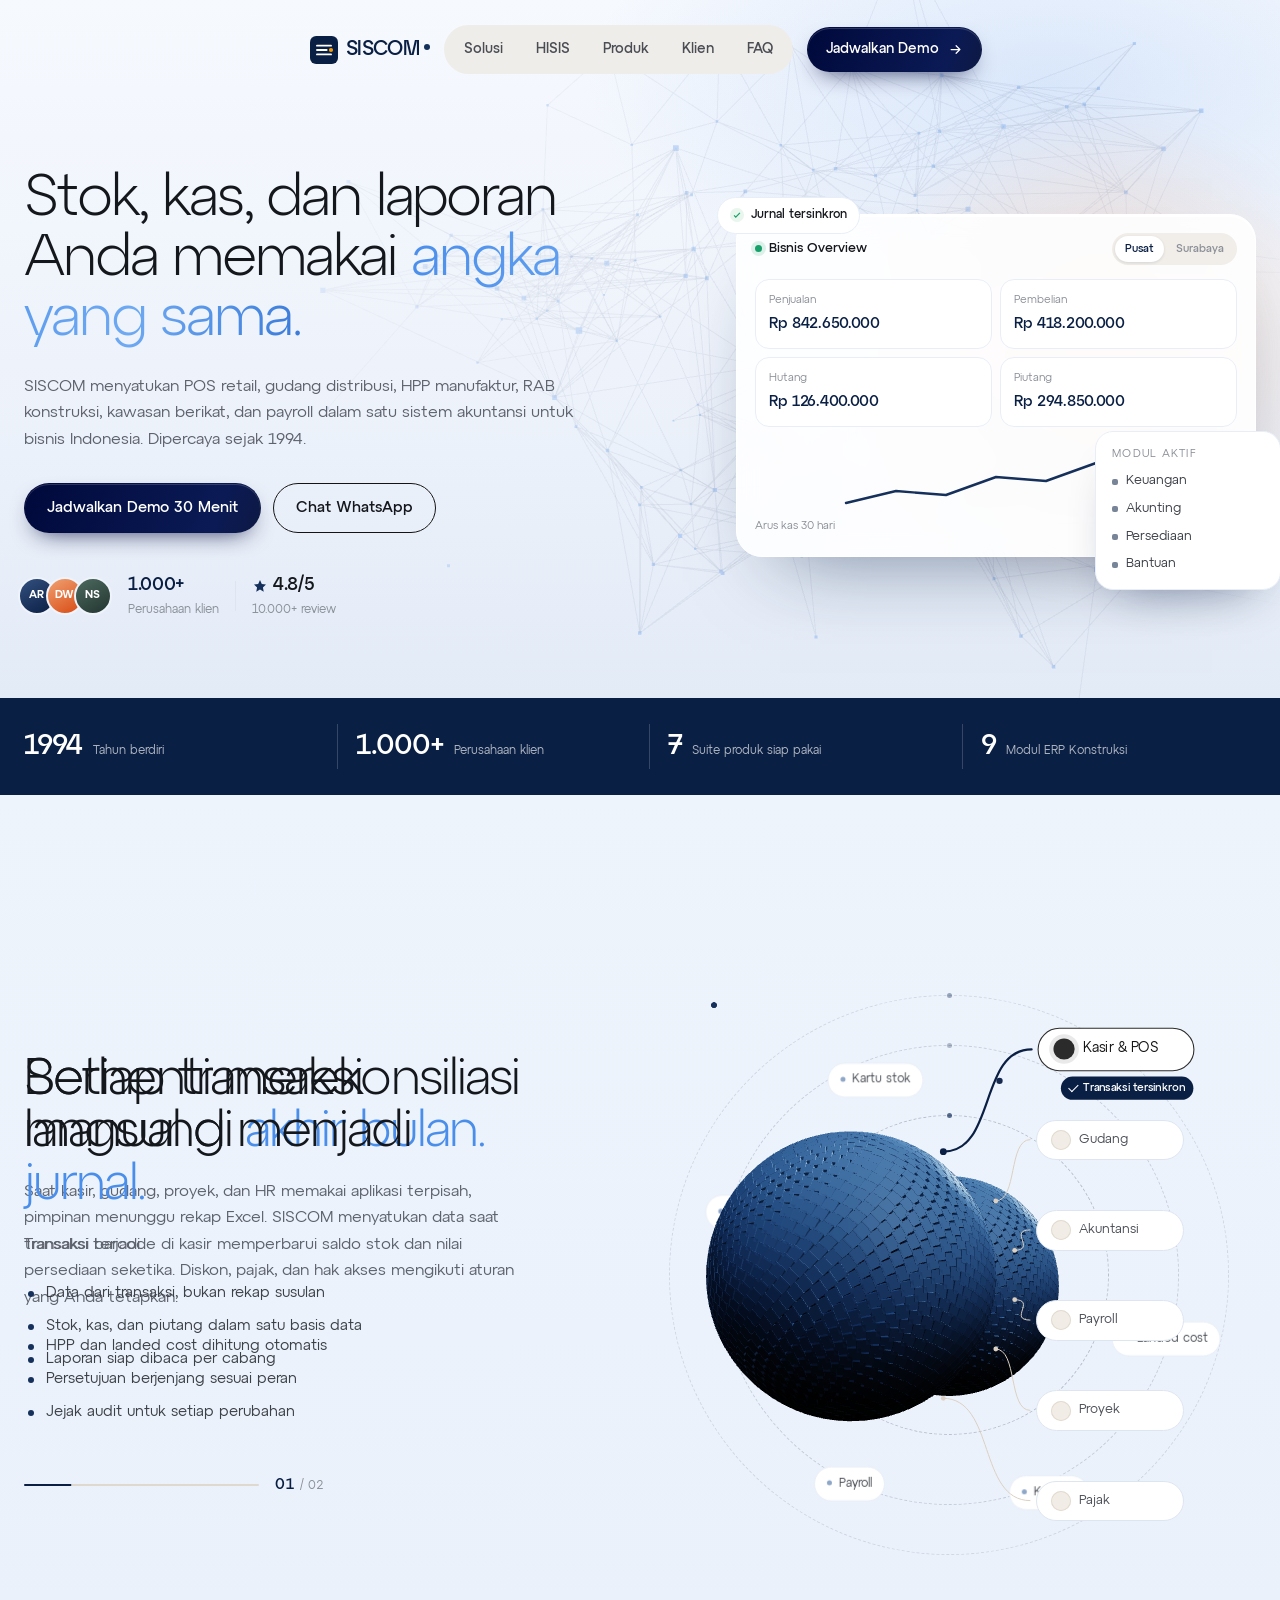
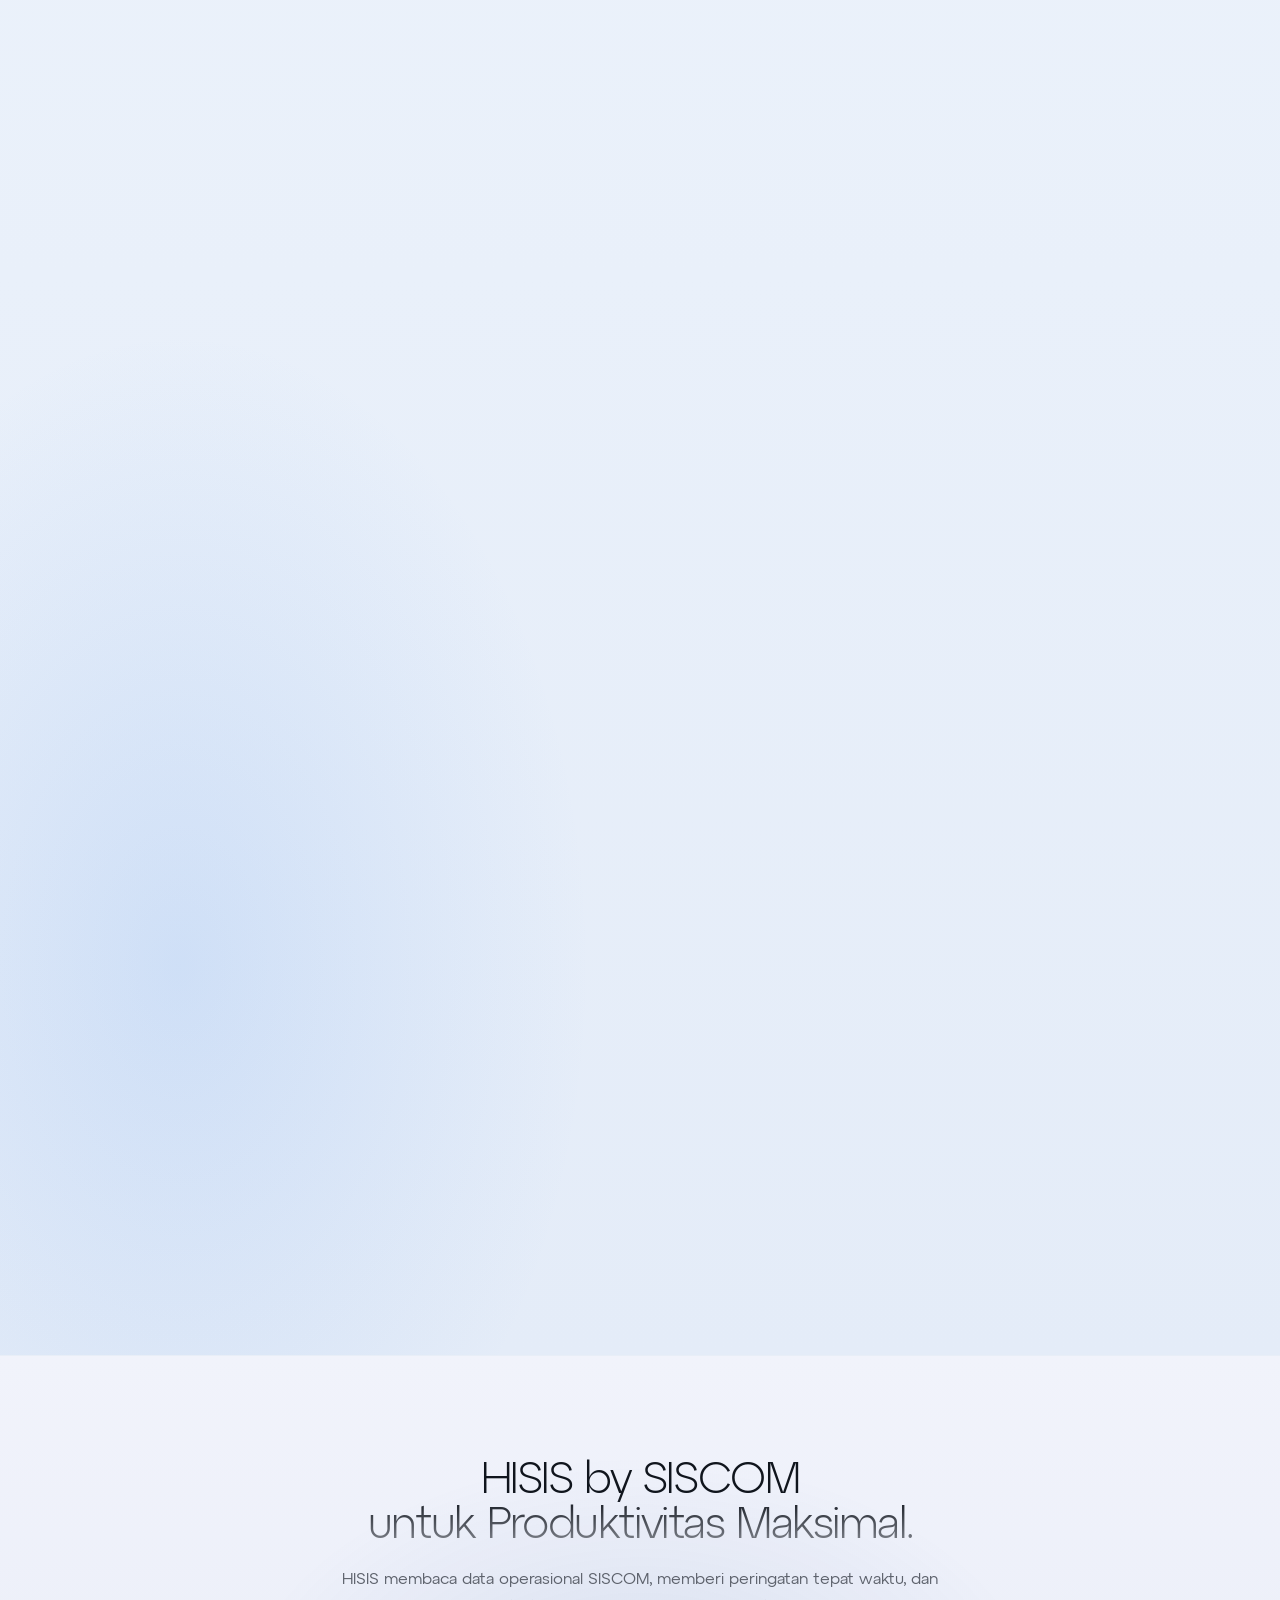
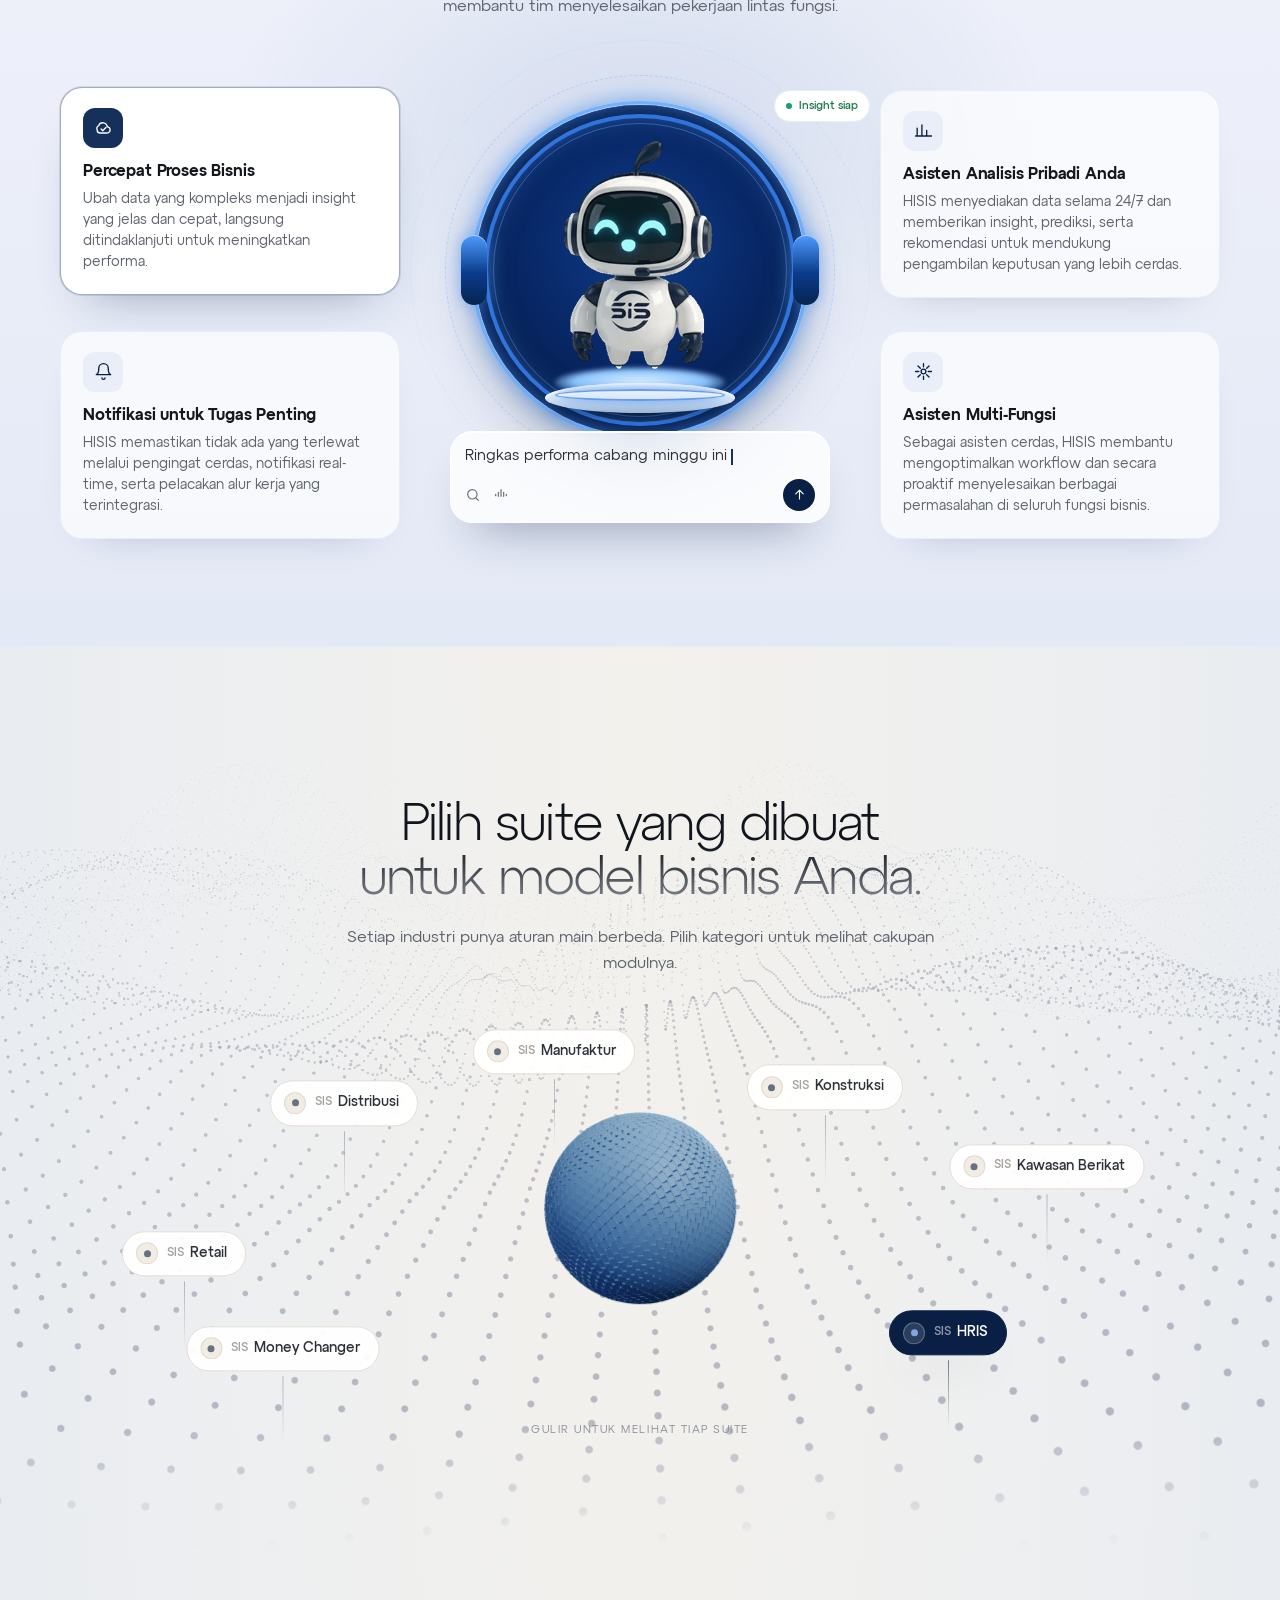
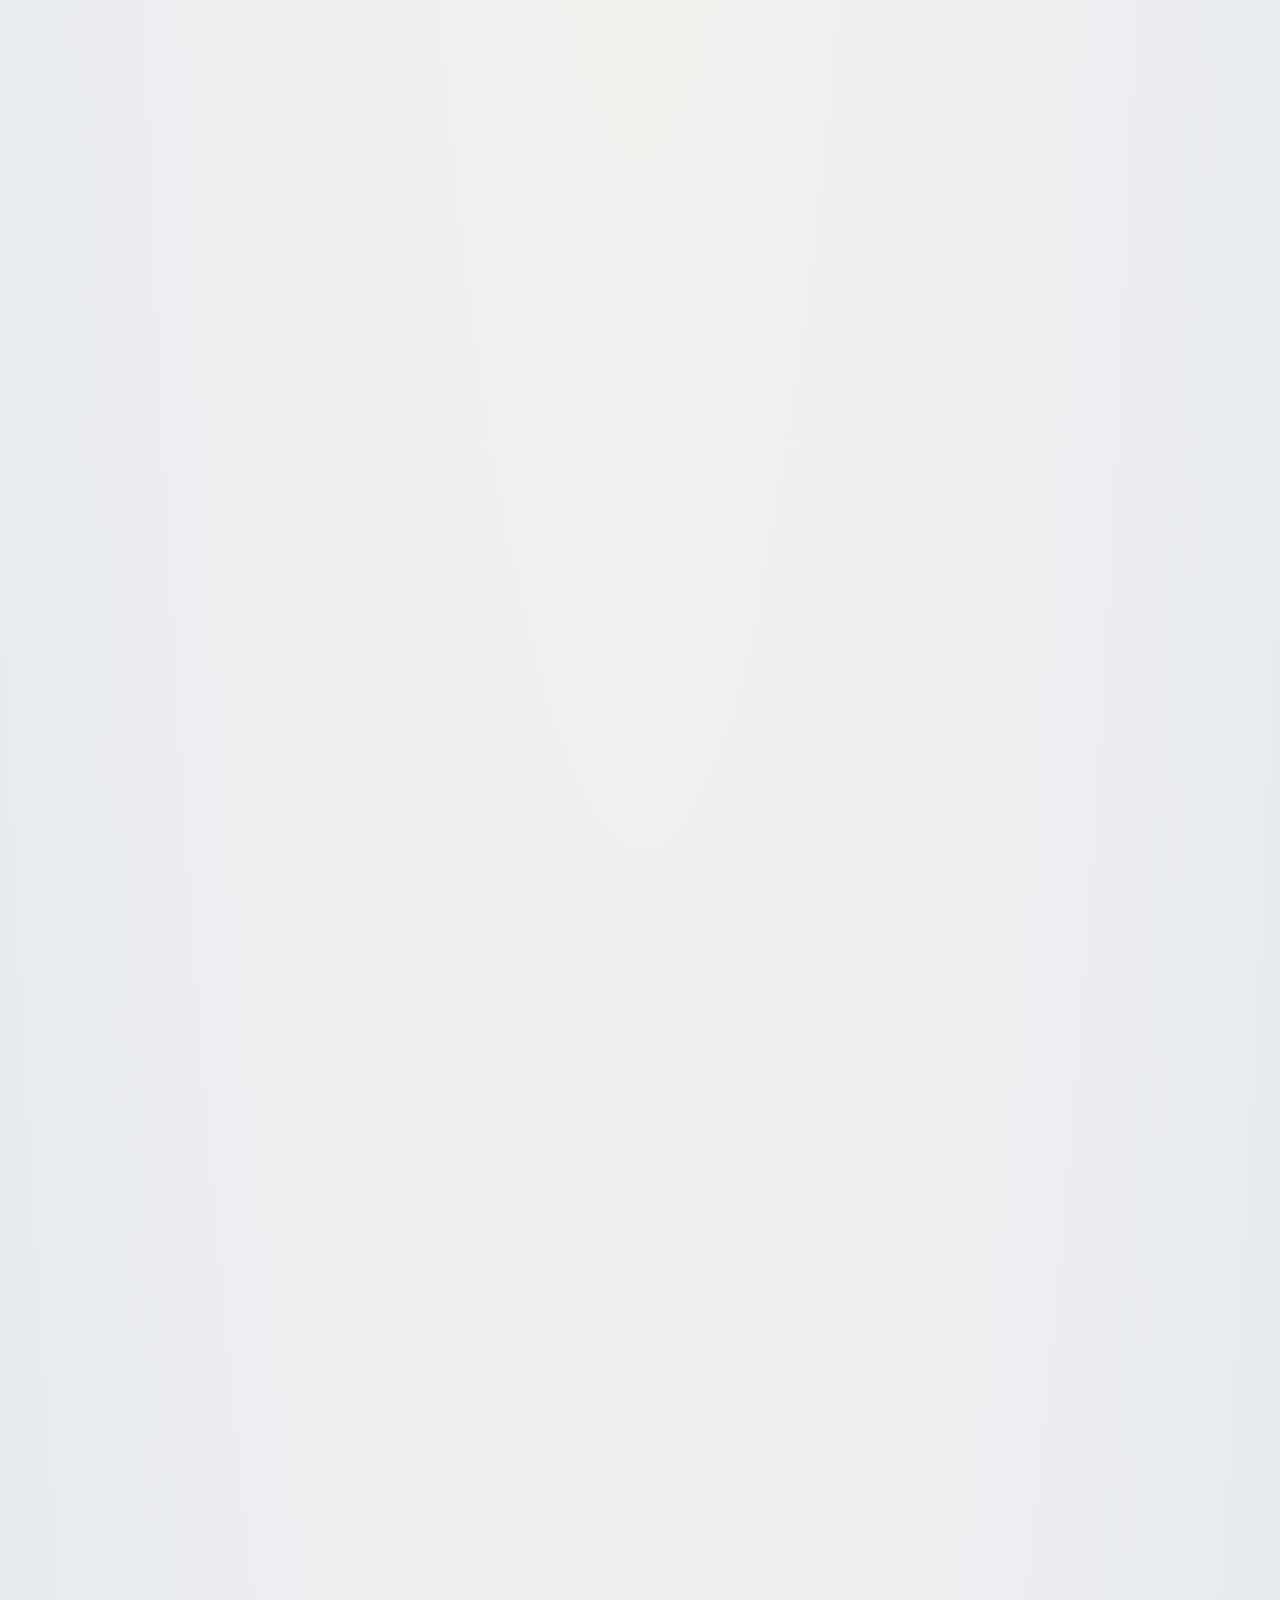
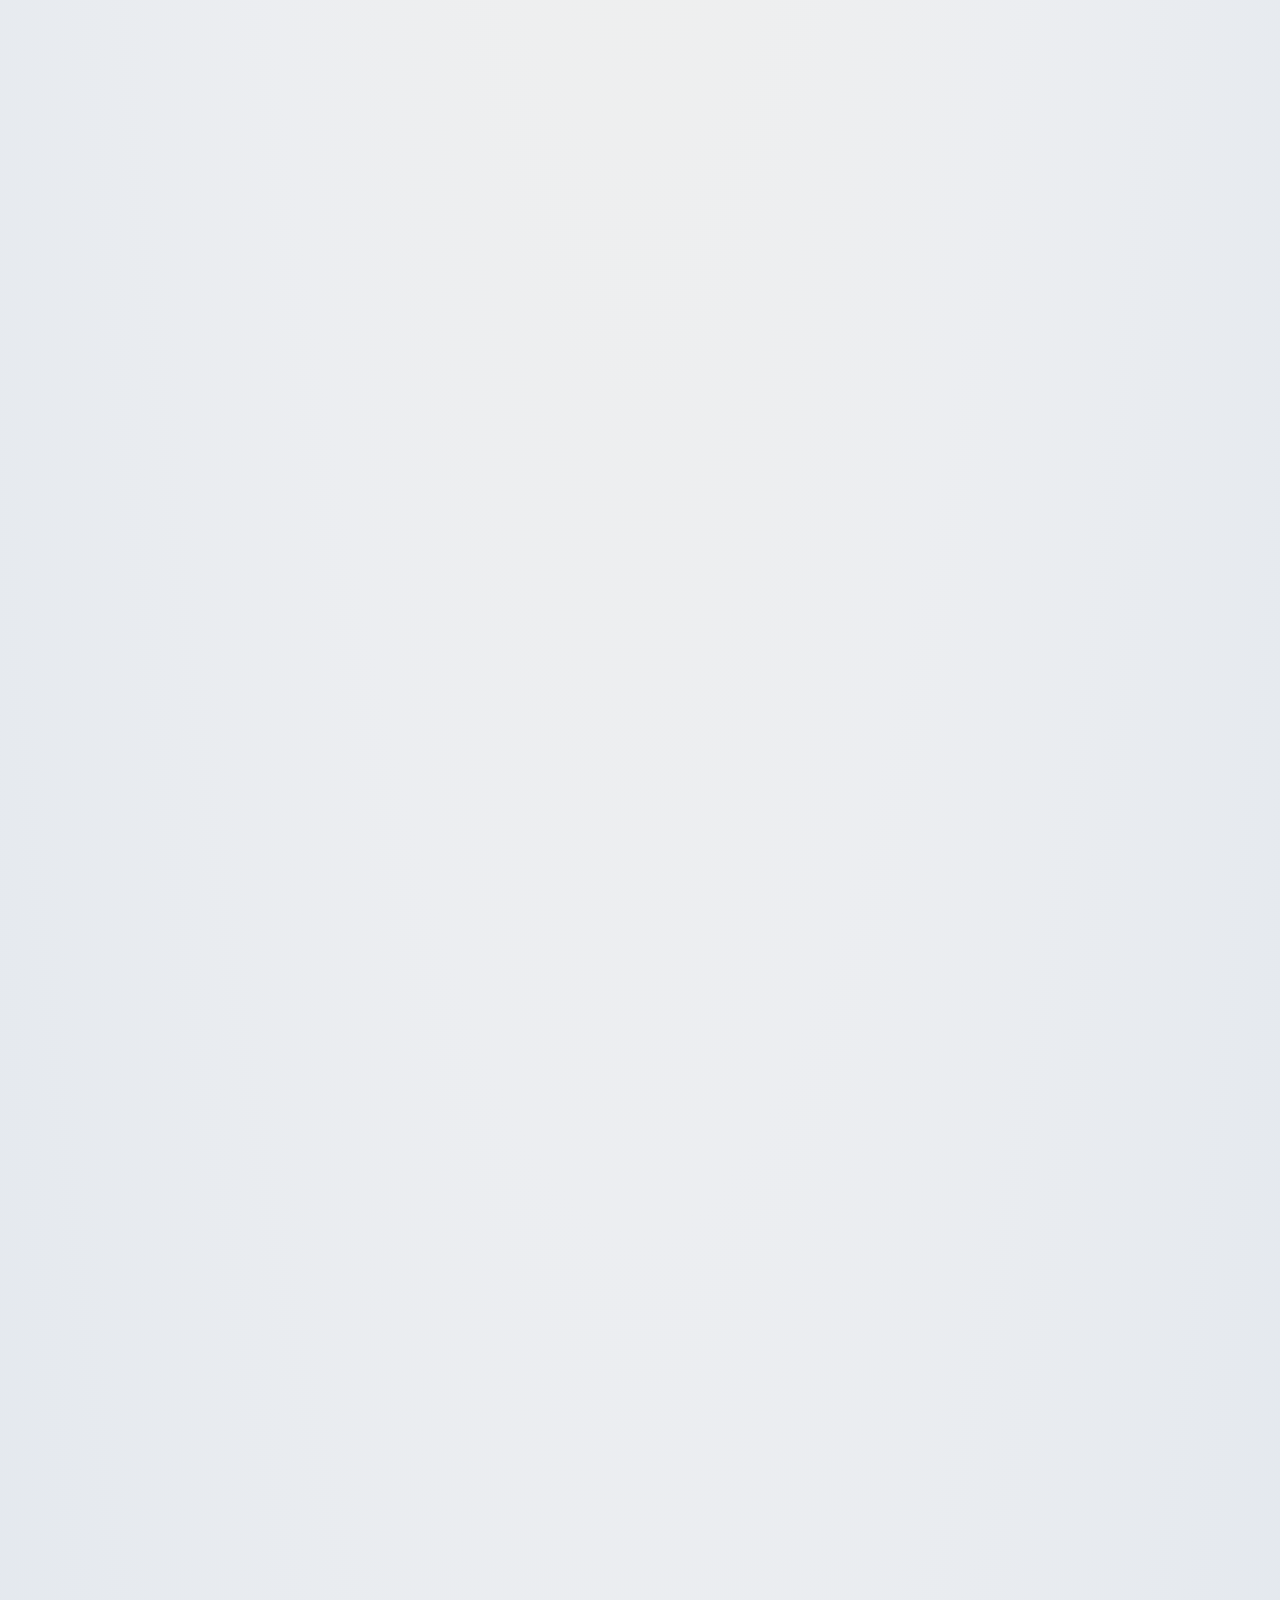
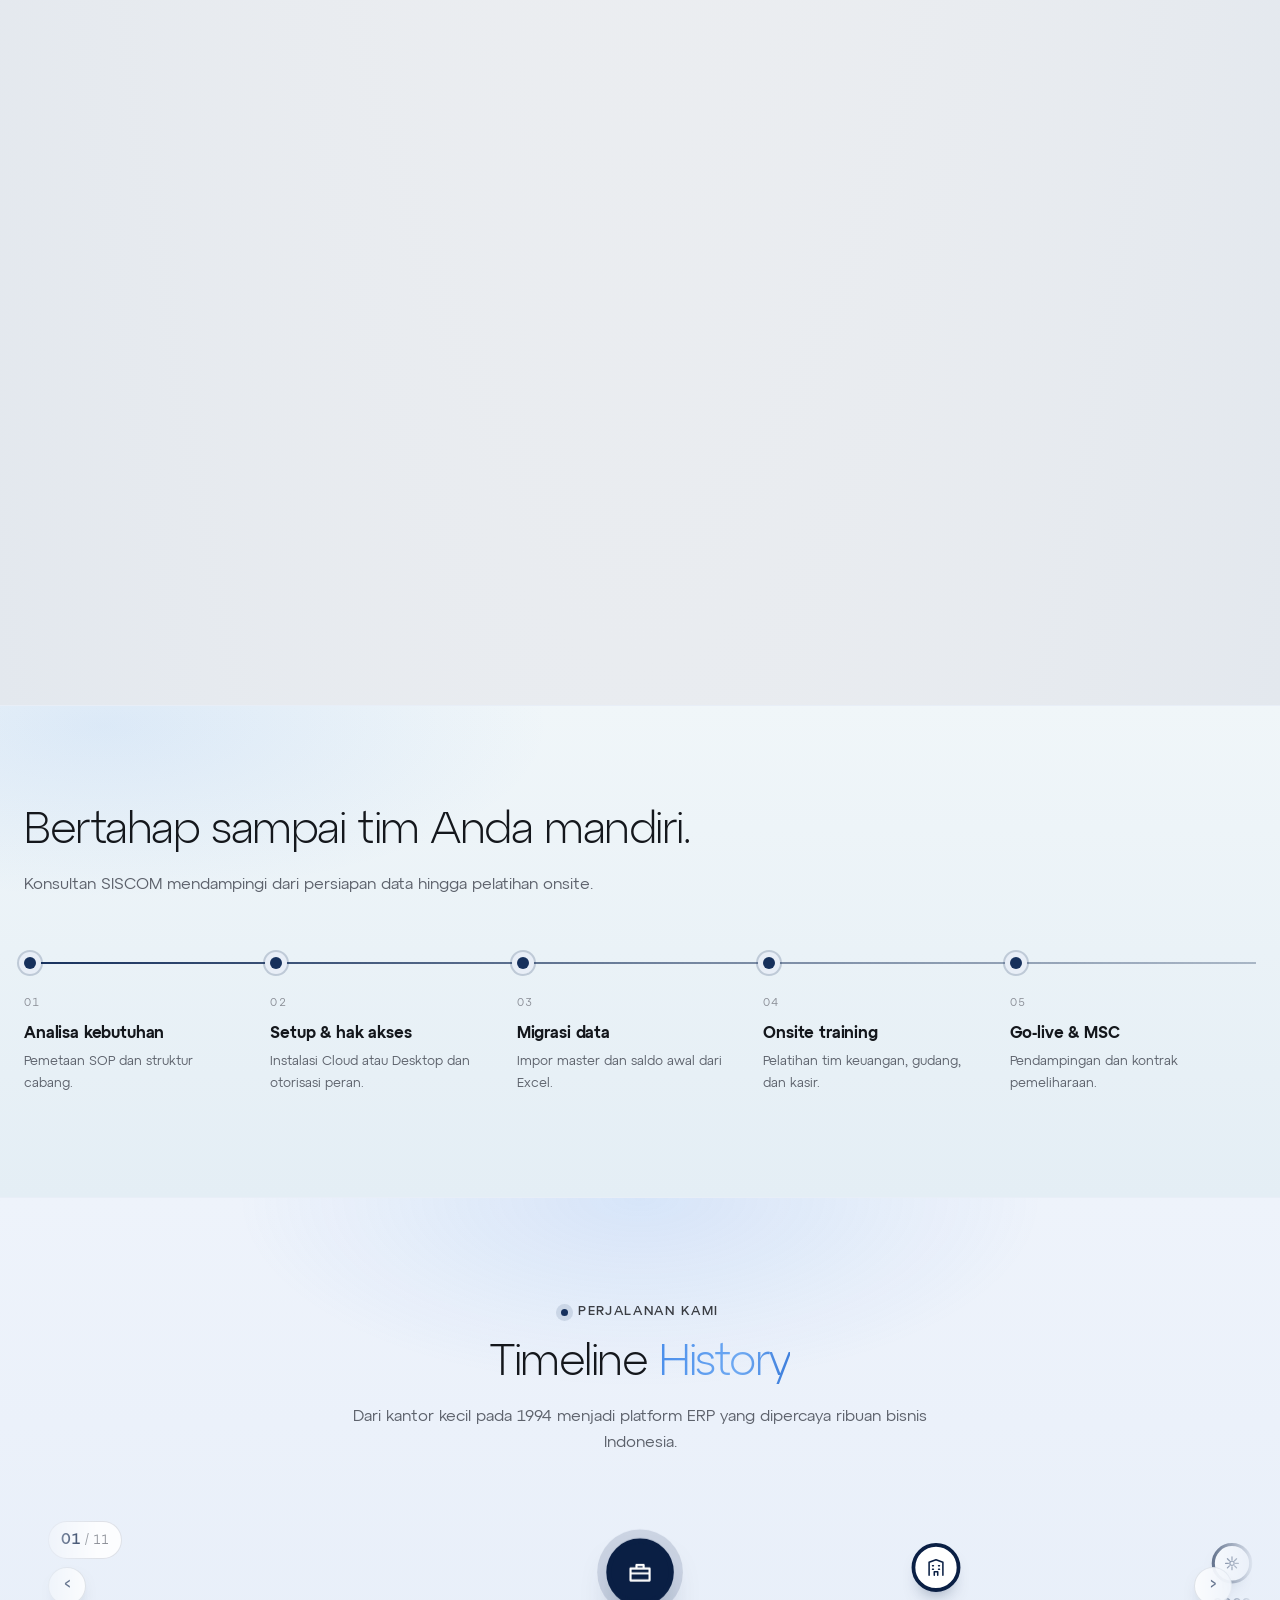
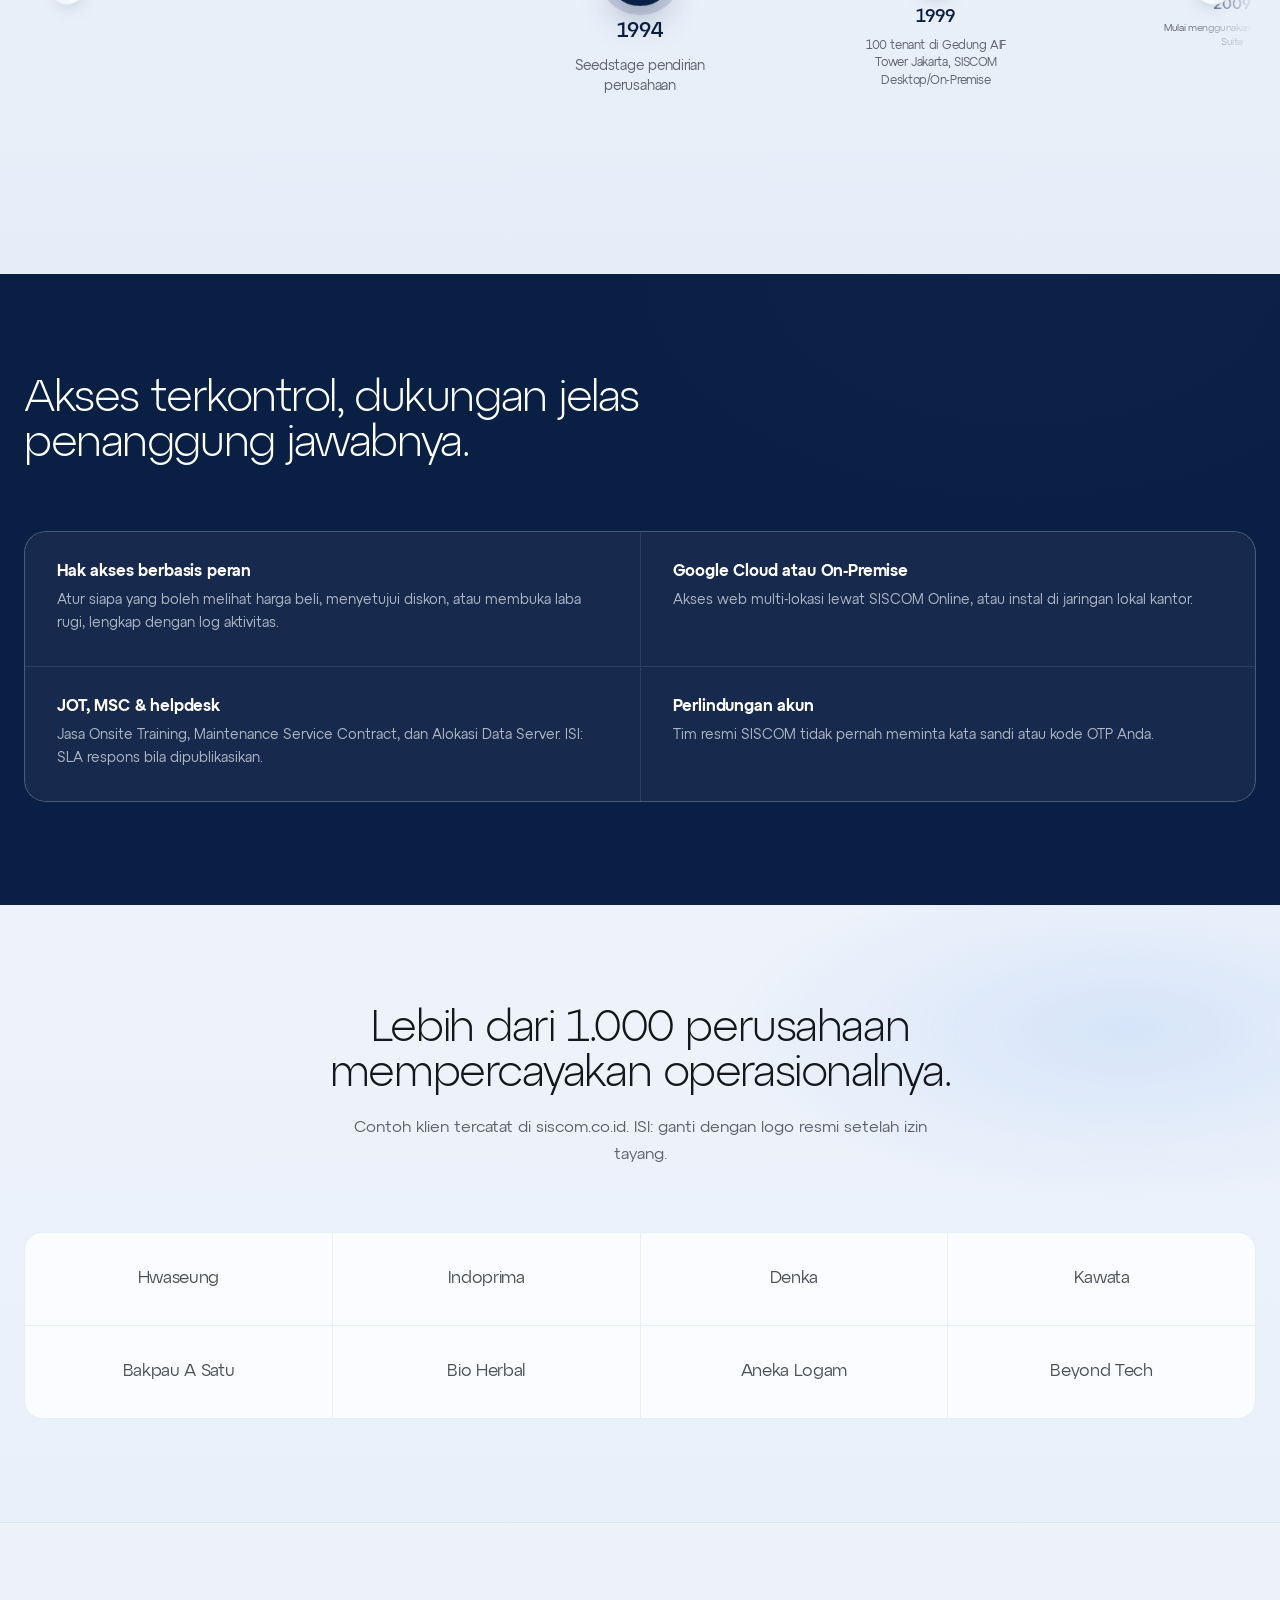
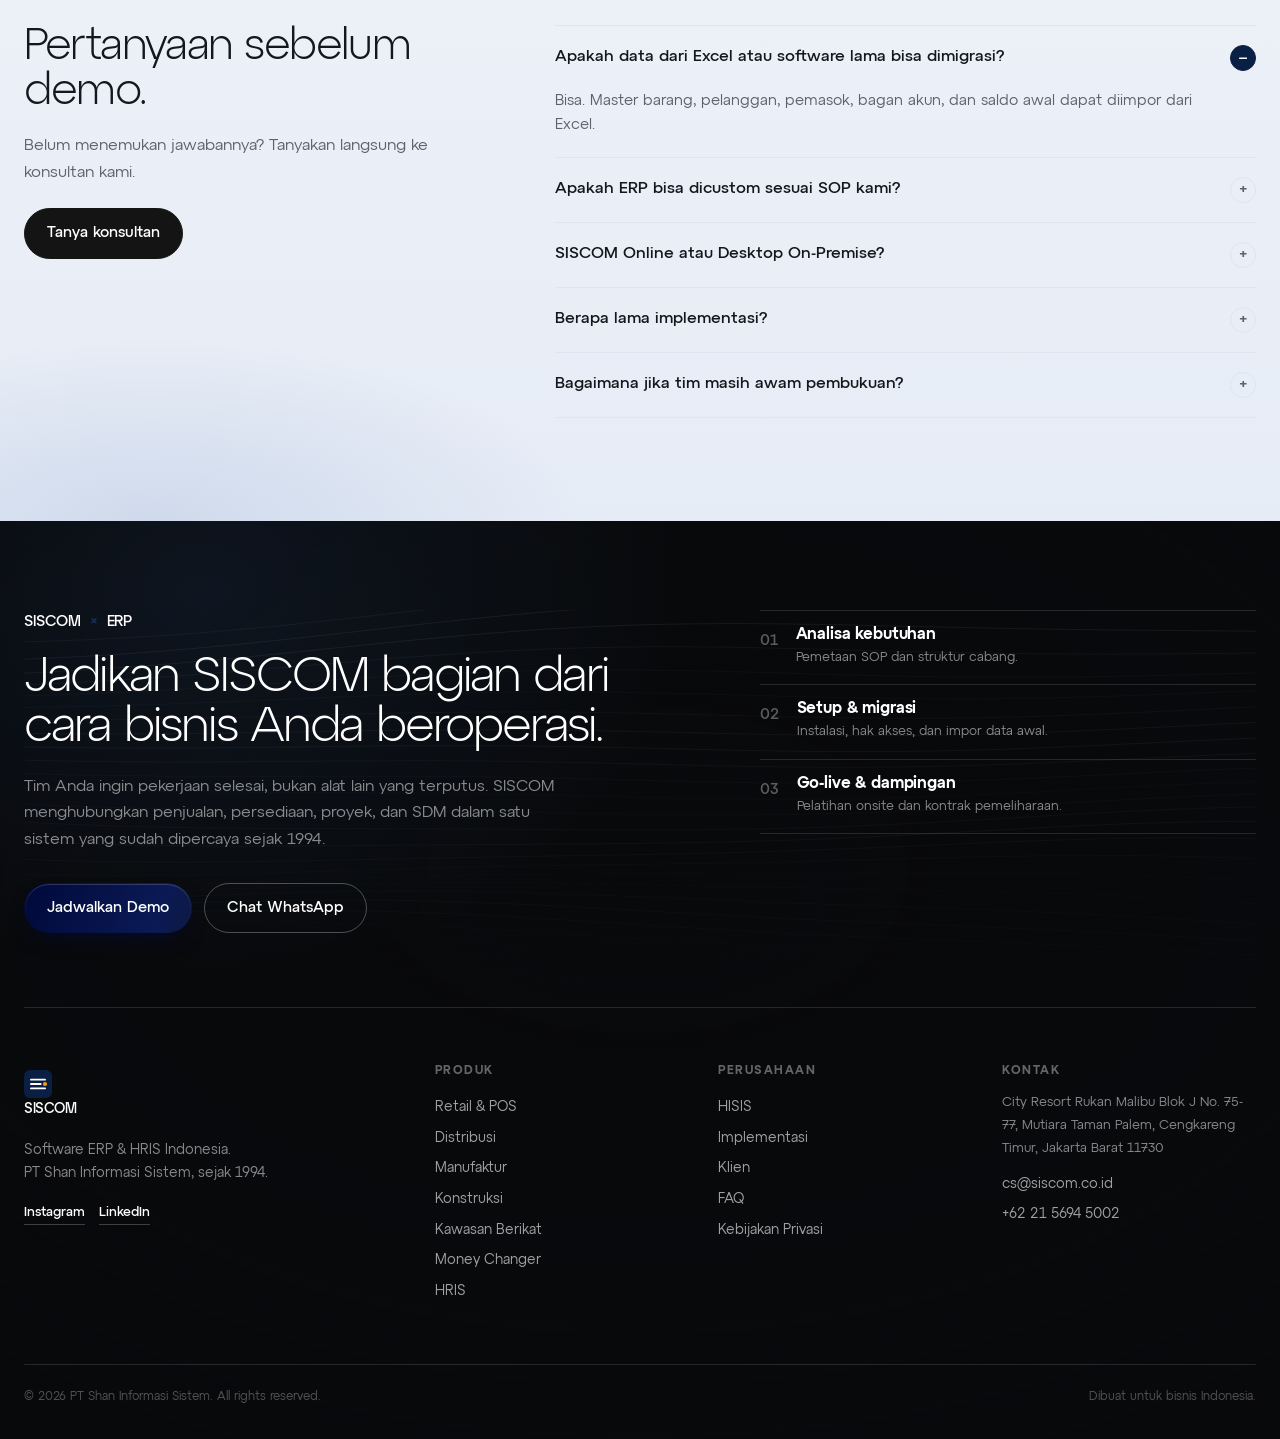
==== index.html @ 0dca3b0d "initial commit" ====
<!doctype html>
<html lang="id">
  <head>
    <meta charset="utf-8" />
    <meta name="viewport" content="width=device-width,initial-scale=1" />
    <title>SISCOM ERP: Software ERP &amp; HRIS Indonesia Sejak 1994</title>
    <meta
      name="description"
      content="Software ERP dan HRIS Indonesia dari SISCOM sejak 1994. Retail, distribusi, manufaktur, konstruksi, kawasan berikat, valas, dan payroll. Jadwalkan demo."
    />
    <meta name="theme-color" content="#0a1f44" />
    <link rel="canonical" href="https://siscom.co.id/" />
    <meta property="og:type" content="website" />
    <meta property="og:title" content="SISCOM ERP &amp; HRIS Indonesia" />
    <meta property="og:url" content="https://siscom.co.id/" />
    <meta
      property="og:image"
      content="https://siscom.co.id/assets/img/og.svg"
    />
    <link rel="icon" href="assets/img/logo.svg" type="image/svg+xml" />
    <link rel="stylesheet" href="assets/css/style.css" />
    <script type="application/ld+json">
      {
        "@context": "https://schema.org",
        "@type": "Organization",
        "name": "PT Shan Informasi Sistem (SISCOM)",
        "url": "https://siscom.co.id/",
        "foundingDate": "1994",
        "email": "marketing@siscom.co.id",
        "telephone": "+62-21-5694-5002",
        "address": {
          "@type": "PostalAddress",
          "streetAddress": "City Resort Rukan Malibu Blok J No. 75-77, Mutiara Taman Palem, Cengkareng Timur",
          "addressLocality": "Jakarta Barat",
          "postalCode": "11730",
          "addressCountry": "ID"
        }
      }
    </script>
    <script src="assets/js/three.min.js" defer></script>
    <script src="assets/js/main.js" defer></script>
    <script src="assets/js/footerlines.js" defer></script>
  </head>
  <body>
    <a class="skip" href="#main">Lewati ke konten</a>

    <header class="site-head" id="top">
      <div class="nav-shell">
        <a class="brand" href="#hero" aria-label="SISCOM ERP, kembali ke atas">
          <img src="assets/img/logo.svg" alt="" width="28" height="28" />
          <span class="brand-word">SISCOM</span><i class="brand-dot"></i>
        </a>

        <nav class="nav" id="nav" aria-label="Utama">
          <span class="nav-ink" aria-hidden="true"></span>
          <a href="#solusi">Solusi</a>
          <a href="#hisis">HISIS</a>
          <a href="#produk">Produk</a>
          <a href="#klien">Klien</a>
          <a href="#faq">FAQ</a>
        </nav>

        <div class="nav-actions">
          <a class="btn btn-a nav-cta" href="demo.html">
            <span class="cta-full">Jadwalkan Demo</span
            ><span class="cta-short">Demo</span>
            <svg viewBox="0 0 24 24" aria-hidden="true">
              <path d="M5 12h14M13 6l6 6-6 6" />
            </svg>
          </a>
          <button
            class="burger"
            id="burger"
            type="button"
            aria-label="Buka menu"
            aria-expanded="false"
            aria-controls="drawer"
          >
            <span></span><span></span><span></span>
          </button>
        </div>
      </div>
    </header>

    <div class="drawer" id="drawer" aria-hidden="true">
      <div class="drawer-top">
        <span class="drawer-label">Menu</span>
        <button
          class="burger close"
          id="close"
          type="button"
          aria-label="Tutup menu"
        >
          <span></span><span></span>
        </button>
      </div>
      <nav aria-label="Menu seluler">
        <a href="#solusi">Solusi</a>
        <a href="#hisis">HISIS</a>
        <a href="#produk">Produk</a>
        <a href="#proses">Implementasi</a>
        <a href="#klien">Klien</a>
        <a href="#faq">FAQ</a>
      </nav>
      <a class="btn btn-a drawer-cta" href="demo.html"
        >Jadwalkan Demo 30 Menit</a
      >
      <p class="drawer-note">
        Konsultan SISCOM siap membantu, Senin–Jumat 09.00–17.00 WIB.
      </p>
    </div>

    <main id="main">
      <!-- 1. HERO (homebase ala SaaSez) -->
      <section class="hero" id="hero">
        <canvas id="scene" aria-hidden="true"></canvas>
        <div class="hero-glow" aria-hidden="true"></div>
        <div class="wrap hero-grid">
          <div class="hero-copy">
            <h1>
              Stok, kas, dan laporan Anda memakai
              <span class="grad-text">angka yang sama.</span>
            </h1>
            <p class="lead">
              SISCOM menyatukan POS retail, gudang distribusi, HPP manufaktur,
              RAB konstruksi, kawasan berikat, dan payroll dalam satu sistem
              akuntansi untuk bisnis Indonesia. Dipercaya sejak 1994.
            </p>
            <div class="cta-row">
              <a class="btn btn-a" href="demo.html">Jadwalkan Demo 30 Menit</a>
              <a
                class="btn btn-line"
                data-wa="Halo Tim SISCOM, saya ingin diskusi kebutuhan ERP."
                href="#"
                >Chat WhatsApp</a
              >
            </div>
            <div class="trust">
              <div class="faces" aria-hidden="true">
                <span>AR</span><span>DW</span><span>NS</span>
              </div>
              <div class="trust-item">
                <b>1.000+</b><small>Perusahaan klien</small>
              </div>
              <div class="trust-sep" aria-hidden="true"></div>
              <div class="trust-item rating">
                <b
                  ><svg viewBox="0 0 24 24" aria-hidden="true">
                    <path
                      d="m12 3 2.7 5.9 6.3.8-4.6 4.4 1.2 6.4-5.6-3.1-5.6 3.1 1.2-6.4L3 9.7l6.3-.8Z"
                    /></svg
                  >4.8/5</b
                ><small>10.000+ review</small>
              </div>
            </div>
          </div>

          <div class="hero-stage">
            <div class="dash" aria-label="Contoh tampilan dasbor">
              <div class="dash-head">
                <span class="dash-title"
                  ><i class="live"></i>Bisnis Overview</span
                >
                <div class="sw" role="group" aria-label="Pilih cabang">
                  <button type="button" aria-pressed="true" data-b="0">
                    Pusat</button
                  ><button type="button" aria-pressed="false" data-b="1">
                    Surabaya
                  </button>
                </div>
              </div>
              <div class="kpis">
                <div class="kpi">
                  <small>Penjualan</small><b id="k0">Rp 842.650.000</b>
                </div>
                <div class="kpi">
                  <small>Pembelian</small><b id="k1">Rp 418.200.000</b>
                </div>
                <div class="kpi">
                  <small>Hutang</small><b id="k2">Rp 126.400.000</b>
                </div>
                <div class="kpi">
                  <small>Piutang</small><b id="k3">Rp 294.850.000</b>
                </div>
              </div>
              <svg class="spark" viewBox="0 0 308 74" aria-hidden="true">
                <path
                  id="spark"
                  d="M4 64L54 52L104 56L154 38L204 42L254 24L304 14"
                  fill="none"
                  stroke="currentColor"
                  stroke-width="2.4"
                  stroke-linecap="round"
                  stroke-linejoin="round"
                />
              </svg>
              <div class="dash-foot">
                <span>Arus kas 30 hari</span
                ><span class="chip-ok">Real-time</span>
              </div>

              <div class="float-card" aria-hidden="true">
                <p class="float-label">Modul aktif</p>
                <ul>
                  <li><i></i>Keuangan</li>
                  <li><i></i>Akunting</li>
                  <li><i></i>Persediaan</li>
                  <li><i></i>Bantuan</li>
                </ul>
              </div>
              <div class="float-badge" aria-hidden="true">
                <svg viewBox="0 0 24 24"><path d="m5 13 4 4L19 7" /></svg>
                Jurnal tersinkron
              </div>
            </div>
          </div>
        </div>
      </section>

      <!-- stats -->
      <div class="stats">
        <div class="wrap stats-grid">
          <div><b data-n="1994" data-plain>0</b><span>Tahun berdiri</span></div>
          <div>
            <b data-n="1000" data-suf="+">0</b><span>Perusahaan klien</span>
          </div>
          <div><b data-n="7">0</b><span>Suite produk siap pakai</span></div>
          <div><b data-n="9">0</b><span>Modul ERP Konstruksi</span></div>
        </div>
      </div>

      <!-- 2. SCROLL STORY ala Kivo -->
      <section class="story" id="solusi" aria-label="Dari data ke keputusan">
        <div class="story-sticky">
          <div class="wrap story-grid">
            <div class="story-copy">
              <div class="story-slides">
                <article class="story-slide is-active" data-step="0">
                  <h2 class="big">
                    Berhenti merekonsiliasi manual di
                    <span class="muted">akhir bulan.</span>
                  </h2>
                  <p class="lead">
                    Saat kasir, gudang, proyek, dan HR memakai aplikasi
                    terpisah, pimpinan menunggu rekap Excel. SISCOM menyatukan
                    data saat transaksi terjadi.
                  </p>
                  <ul class="story-list">
                    <li>Data dari transaksi, bukan rekap susulan</li>
                    <li>Stok, kas, dan piutang dalam satu basis data</li>
                    <li>Laporan siap dibaca per cabang</li>
                  </ul>
                </article>

                <article class="story-slide" data-step="1">
                  <h2 class="big">
                    Setiap transaksi langsung menjadi
                    <span class="muted">jurnal.</span>
                  </h2>
                  <p class="lead">
                    Transaksi barcode di kasir memperbarui saldo stok dan nilai
                    persediaan seketika. Diskon, pajak, dan hak akses mengikuti
                    aturan yang Anda tetapkan.
                  </p>
                  <ul class="story-list">
                    <li>HPP dan landed cost dihitung otomatis</li>
                    <li>Persetujuan berjenjang sesuai peran</li>
                    <li>Jejak audit untuk setiap perubahan</li>
                  </ul>
                </article>
              </div>

              <div class="story-foot">
                <div class="story-rail" aria-hidden="true"><i></i></div>
                <p class="story-count"><b>01</b><span>/ 02</span></p>
              </div>
            </div>

            <div class="story-stage">
              <div class="vis vis-a is-active" aria-hidden="true">
                <div class="orbit-rings"><i></i><i></i><i></i></div>
                <div class="orbit-stage">
                  <div class="orbit-globe"><canvas id="orbA"></canvas></div>
                  <svg
                    class="orbit-lines"
                    viewBox="0 0 100 100"
                    preserveAspectRatio="none"
                  >
                    <g class="orbit-path" data-i="0">
                      <path d="M25 30 C19 22 16 15 6 10" />
                      <circle cx="25" cy="30" r="0.65" />
                    </g>
                    <g class="orbit-path" data-i="1">
                      <path d="M75 30 C83 25 89 19 94 16" />
                      <circle cx="75" cy="30" r="0.65" />
                    </g>
                    <g class="orbit-path" data-i="2">
                      <path d="M24 64 C17 69 12 75 5 79" />
                      <circle cx="24" cy="64" r="0.65" />
                    </g>
                    <g class="orbit-path" data-i="3">
                      <path d="M74 66 C82 72 88 78 95 82" />
                      <circle cx="74" cy="66" r="0.65" />
                    </g>
                    <g class="orbit-path" data-i="4">
                      <path d="M78 50 C85 51 90 52 95 53" />
                      <circle cx="78" cy="50" r="0.65" />
                    </g>
                  </svg>
                  <span class="orbit-chip c1">Kartu stok</span>
                  <span class="orbit-chip c2">Landed cost</span>
                  <span class="orbit-chip c3">Harga beli</span>
                  <span class="orbit-chip c4">Kurva-S</span>
                  <span class="orbit-chip c5">Payroll</span>
                </div>
              </div>

              <div class="vis vis-b" aria-hidden="true">
                <div class="sys-wrap">
                  <div class="sys-sphere"><canvas id="orbB"></canvas></div>
                  <svg
                    class="sys-lines"
                    viewBox="0 0 470 540"
                    preserveAspectRatio="none"
                  >
                    <g class="sys-path" data-i="0">
                      <path
                        d="M208 246 C250 246 244 84 300 84"
                        vector-effect="non-scaling-stroke"
                      />
                      <circle cx="208" cy="246" r="3" />
                    </g>
                    <g class="sys-path" data-i="1">
                      <path
                        d="M208 250 C258 250 252 162 300 162"
                        vector-effect="non-scaling-stroke"
                      />
                      <circle cx="208" cy="250" r="3" />
                    </g>
                    <g class="sys-path" data-i="2">
                      <path
                        d="M208 254 C258 254 252 240 300 240"
                        vector-effect="non-scaling-stroke"
                      />
                      <circle cx="208" cy="254" r="3" />
                    </g>
                    <g class="sys-path" data-i="3">
                      <path
                        d="M208 258 C258 258 252 318 300 318"
                        vector-effect="non-scaling-stroke"
                      />
                      <circle cx="208" cy="258" r="3" />
                    </g>
                    <g class="sys-path" data-i="4">
                      <path
                        d="M208 262 C250 262 244 396 300 396"
                        vector-effect="non-scaling-stroke"
                      />
                      <circle cx="208" cy="262" r="3" />
                    </g>
                    <g class="sys-path" data-i="5">
                      <path
                        d="M208 266 C250 266 244 474 300 474"
                        vector-effect="non-scaling-stroke"
                      />
                      <circle cx="208" cy="266" r="3" />
                    </g>
                  </svg>
                  <ul class="sys-list">
                    <li class="sys-pill" data-i="0">
                      <span>Kasir &amp; POS</span>
                      <small class="sys-badge">Transaksi tersinkron</small>
                    </li>
                    <li class="sys-pill" data-i="1">
                      <span>Gudang</span>
                      <small class="sys-badge">Stok diperbarui</small>
                    </li>
                    <li class="sys-pill" data-i="2">
                      <span>Akuntansi</span>
                      <small class="sys-badge">Jurnal dibuat</small>
                    </li>
                    <li class="sys-pill" data-i="3">
                      <span>Payroll</span>
                      <small class="sys-badge">Slip gaji siap</small>
                    </li>
                    <li class="sys-pill" data-i="4">
                      <span>Proyek</span>
                      <small class="sys-badge">Progres tersinkron</small>
                    </li>
                    <li class="sys-pill" data-i="5">
                      <span>Pajak</span>
                      <small class="sys-badge">Faktur pajak terbit</small>
                    </li>
                  </ul>
                  <p class="sys-caption">
                    <b>Gudang</b><span> · Stok diperbarui</span>
                  </p>
                </div>
              </div>
            </div>
          </div>
        </div>
      </section>

      <!-- 3. HISIS ala "Agents Built for How People Really Need" -->
      <section class="hisis" id="hisis">
        <div class="wrap">
          <div class="sec-head center">
            <h2 class="grad-title">
              HISIS by SISCOM<br />untuk Produktivitas Maksimal.
            </h2>
            <p class="lead center">
              HISIS membaca data operasional SISCOM, memberi peringatan tepat
              waktu, dan membantu tim menyelesaikan pekerjaan lintas fungsi.
            </p>
          </div>

          <div class="agents-stage">
            <div class="agents-orb">
              <div class="bot-dome" aria-hidden="true">
                <div class="bot-rings"><i></i><i></i></div>
                <span class="portal-pod l"></span
                ><span class="portal-pod r"></span>
                <div class="mascot-fly">
                  <img class="mascot-img" src="maskot.png" alt="" />
                </div>
                <div class="mascot-stage">
                  <span class="mascot-stage-glow"></span>
                  <span class="mascot-stage-base"></span>
                </div>
              </div>
              <div class="agent-prompt">
                <p>
                  <span class="prompt-text"
                    >Ringkas performa cabang minggu ini</span
                  ><span class="caret" aria-hidden="true"></span>
                </p>
                <div class="prompt-tools" aria-hidden="true">
                  <svg viewBox="0 0 24 24">
                    <circle cx="11" cy="11" r="7" />
                    <path d="m20 20-3.5-3.5" />
                  </svg>
                  <svg viewBox="0 0 24 24">
                    <path d="M12 4v10M8 8v6M16 8v6M4 11v2M20 11v2" />
                  </svg>
                  <span class="prompt-send">
                    <svg viewBox="0 0 24 24">
                      <path d="M12 19V5M6 11l6-6 6 6" />
                    </svg>
                  </span>
                </div>
              </div>
              <span class="agent-chip ok"><i></i>Insight siap</span>
            </div>

            <div class="agent-cards" id="agentCards">
              <article class="agent-card is-on" data-card="0">
                <div class="agent-ico">
                  <svg viewBox="0 0 24 24">
                    <path
                      d="M4 15a4 4 0 0 0 4 4h8a4 4 0 0 0 .6-8A5.5 5.5 0 0 0 6 9.5 4 4 0 0 0 4 15Z"
                    />
                    <path d="M9 14l2 2 4-4" />
                  </svg>
                </div>
                <h3>Percepat Proses Bisnis</h3>
                <p>
                  Ubah data yang kompleks menjadi insight yang jelas dan cepat,
                  langsung ditindaklanjuti untuk meningkatkan performa.
                </p>
              </article>
              <article class="agent-card" data-card="1">
                <div class="agent-ico">
                  <svg viewBox="0 0 24 24">
                    <path d="M6 8a6 6 0 0 1 12 0c0 7 3 8 3 8H3s3-1 3-8" />
                    <path d="M10 20a2 2 0 0 0 4 0" />
                  </svg>
                </div>
                <h3>Notifikasi untuk Tugas Penting</h3>
                <p>
                  HISIS memastikan tidak ada yang terlewat melalui pengingat
                  cerdas, notifikasi real-time, serta pelacakan alur kerja yang
                  terintegrasi.
                </p>
              </article>
              <article class="agent-card" data-card="2">
                <div class="agent-ico">
                  <svg viewBox="0 0 24 24">
                    <path d="M4 19V9M10 19V5M16 19v-7M22 19H2" />
                  </svg>
                </div>
                <h3>Asisten Analisis Pribadi Anda</h3>
                <p>
                  HISIS menyediakan data selama 24/7 dan memberikan insight,
                  prediksi, serta rekomendasi untuk mendukung pengambilan
                  keputusan yang lebih cerdas.
                </p>
              </article>
              <article class="agent-card" data-card="3">
                <div class="agent-ico">
                  <svg viewBox="0 0 24 24">
                    <circle cx="12" cy="12" r="3" />
                    <path
                      d="M12 2v4M12 18v4M2 12h4M18 12h4M5 5l3 3M16 16l3 3M19 5l-3 3M8 16l-3 3"
                    />
                  </svg>
                </div>
                <h3>Asisten Multi-Fungsi</h3>
                <p>
                  Sebagai asisten cerdas, HISIS membantu mengoptimalkan workflow
                  dan secara proaktif menyelesaikan berbagai permasalahan di
                  seluruh fungsi bisnis.
                </p>
              </article>
            </div>
          </div>
        </div>
      </section>

      <!-- 4. PRODUK ala "Purpose-Built for the Complexity of Your Domain" -->
      <section class="domains" id="produk">
        <div class="dom-stage">
          <div class="dom-bgs" aria-hidden="true">
            <span class="dom-bg on"></span><span class="dom-bg"></span>
            <span class="dom-bg"></span><span class="dom-bg"></span>
          </div>
          <canvas id="fieldC" class="field-c" aria-hidden="true"></canvas>
          <div class="wrap dom-inner">
            <div class="dom-intro">
              <div class="sec-head center">
                <h2 class="grad-title">
                  Pilih suite yang dibuat<br />untuk model bisnis Anda.
                </h2>
                <p class="lead center">
                  Setiap industri punya aturan main berbeda. Pilih kategori
                  untuk melihat cakupan modulnya.
                </p>
              </div>

              <div class="dom-field">
                <div class="dom-globe"><canvas id="globeC"></canvas></div>
                <div class="domain-pills" id="domainPills"></div>
              </div>

              <p class="dom-hint">Gulir untuk melihat tiap suite</p>
            </div>

            <div class="dom-show" id="domShow" aria-live="polite">
              <article class="dom-card">
                <div class="dom-card-top">
                  <span class="dom-tag" id="domTag">Retail</span>
                  <span class="dom-count" id="domCount">01 / 07</span>
                </div>
                <h3 id="domName">SIS SmartPOS</h3>
                <p class="dom-head" id="domHead">
                  Retail: Dari Niat Beli Sampai Transaksi Selesai
                </p>
                <div class="dom-ball" aria-hidden="true"></div>
                <p class="dom-desc" id="domDesc"></p>
                <p class="dom-out">OUTCOME</p>
                <p class="dom-out-text" id="domOutcome"></p>
                <a class="btn btn-a dom-cta" href="demo.html">Jadwalkan demo</a>
              </article>
              <div class="dom-panels-wrap">
                <div class="dom-panels" id="domPanels"></div>
                <button
                  class="dom-scroll-btn prev"
                  type="button"
                  aria-label="Geser kartu ke kiri"
                >
                  ‹
                </button>
                <button
                  class="dom-scroll-btn next"
                  type="button"
                  aria-label="Geser kartu ke kanan"
                >
                  ›
                </button>
              </div>
            </div>
          </div>
        </div>
      </section>

      <!-- implementasi -->
      <section class="process" id="proses">
        <div class="wrap">
          <div class="sec-head rv">
            <h2>Bertahap sampai tim Anda mandiri.</h2>
            <p class="lead">
              Konsultan SISCOM mendampingi dari persiapan data hingga pelatihan
              onsite.
            </p>
          </div>
          <ol class="tl rv">
            <li>
              <span>01</span>
              <h3>Analisa kebutuhan</h3>
              <p>Pemetaan SOP dan struktur cabang.</p>
            </li>
            <li>
              <span>02</span>
              <h3>Setup &amp; hak akses</h3>
              <p>Instalasi Cloud atau Desktop dan otorisasi peran.</p>
            </li>
            <li>
              <span>03</span>
              <h3>Migrasi data</h3>
              <p>Impor master dan saldo awal dari Excel.</p>
            </li>
            <li>
              <span>04</span>
              <h3>Onsite training</h3>
              <p>Pelatihan tim keuangan, gudang, dan kasir.</p>
            </li>
            <li>
              <span>05</span>
              <h3>Go-live &amp; MSC</h3>
              <p>Pendampingan dan kontrak pemeliharaan.</p>
            </li>
          </ol>
        </div>
      </section>

      <!-- sejarah perusahaan -->
      <section class="history" id="sejarah">
        <div class="wrap">
          <div class="sec-head center rv">
            <p class="eyebrow"><i></i>Perjalanan Kami</p>
            <h2>Timeline <span class="grad-text">History</span></h2>
            <p class="lead center">
              Dari kantor kecil pada 1994 menjadi platform ERP yang dipercaya
              ribuan bisnis Indonesia.
            </p>
          </div>

          <div class="history-arc rv">
            <div class="hist-progress" aria-hidden="true">
              <b id="histStep">01</b> / 11
            </div>
            <button class="hist-arrow prev" type="button" aria-label="Tahun sebelumnya">‹</button>
            <button class="hist-arrow next" type="button" aria-label="Tahun berikutnya">›</button>
            <div class="hist-arc-row">
              <div class="hist-row row-1">
              <article class="hist-item">
                <span class="hist-node">
                  <svg viewBox="0 0 24 24"><path d="M4 9h16v10H4zM9 9V6h6v3M4 13h16" /></svg>
                </span>
                <b class="hist-year">1994</b>
                <p class="hist-desc">Seedstage pendirian perusahaan</p>
              </article>
              <article class="hist-item">
                <span class="hist-node">
                  <svg viewBox="0 0 24 24"><path d="M4 21V6l8-3 8 3v15M8 10h1M15 10h1M8 14h1M15 14h1M10 21v-4h4v4" /></svg>
                </span>
                <b class="hist-year">1999</b>
                <p class="hist-desc">100 tenant di Gedung AIF Tower Jakarta, SISCOM Desktop/On-Premise</p>
              </article>
              <article class="hist-item">
                <span class="hist-node">
                  <svg viewBox="0 0 24 24"><circle cx="12" cy="12" r="3" /><path d="M12 3v4M12 17v4M3 12h4M17 12h4M5.6 5.6l2.8 2.8M15.6 15.6l2.8 2.8M18.4 5.6l-2.8 2.8M8.4 15.6l-2.8 2.8" /></svg>
                </span>
                <b class="hist-year">2009</b>
                <p class="hist-desc">Mulai menggunakan E-Business Suite</p>
              </article>
            </div>

            <div class="hist-row row-2">
              <article class="hist-item">
                <span class="hist-node">
                  <svg viewBox="0 0 24 24"><rect x="7" y="2" width="10" height="20" rx="2" /><path d="M11 18h2" /></svg>
                </span>
                <b class="hist-year">2013</b>
                <p class="hist-desc">Membangun aplikasi mobile pertama</p>
              </article>
              <article class="hist-item">
                <span class="hist-node">
                  <svg viewBox="0 0 24 24"><path d="M6 18a4 4 0 0 1 .5-8A5.5 5.5 0 0 1 17 9a4.5 4.5 0 0 1-.5 9H6Z" /></svg>
                </span>
                <b class="hist-year">2018</b>
                <p class="hist-desc">SISCOM ecosystem: reformasi struktural ke cloud</p>
              </article>
              <article class="hist-item">
                <span class="hist-node">
                  <svg viewBox="0 0 24 24"><rect x="6" y="2" width="12" height="20" rx="3" /><path d="M10 18h4" /></svg>
                </span>
                <b class="hist-year">2019</b>
                <p class="hist-desc">SISCOM merilis aplikasi mobile apps</p>
              </article>
              <article class="hist-item">
                <span class="hist-node">
                  <svg viewBox="0 0 24 24"><rect x="6" y="2" width="12" height="20" rx="3" /><path d="M9 6h6M10 18h4" /></svg>
                </span>
                <b class="hist-year">2020</b>
                <p class="hist-desc">Mobile apps dengan fitur-fitur baru</p>
              </article>
            </div>

            <div class="hist-row row-3">
              <article class="hist-item">
                <span class="hist-node">
                  <svg viewBox="0 0 24 24"><path d="M3 17l6-6 4 4 8-8" /><path d="M15 7h6v6" /></svg>
                </span>
                <b class="hist-year">2021</b>
                <p class="hist-desc">Mobile information system untuk tim sales</p>
              </article>
              <article class="hist-item">
                <span class="hist-node">
                  <svg viewBox="0 0 24 24"><circle cx="9" cy="8" r="3" /><path d="M3 20a6 6 0 0 1 12 0M17 8h4M19 6v4" /></svg>
                </span>
                <b class="hist-year">2022</b>
                <p class="hist-desc">Meluncurkan software HRIS — SISCOM Integrated SDM</p>
              </article>
              <article class="hist-item">
                <span class="hist-node">
                  <svg viewBox="0 0 24 24"><path d="M4 19V9M10 19V5M16 19v-7M22 19H2" /></svg>
                </span>
                <b class="hist-year">2023</b>
                <p class="hist-desc">SISCOPE ERP: Islamic banking &amp; multi deposito</p>
              </article>
              <article class="hist-item">
                <span class="hist-node">
                  <svg viewBox="0 0 24 24"><path d="M12 2c3 3 5 6 5 10a5 5 0 0 1-10 0c0-4 2-7 5-10Z" /><path d="M12 21c-2-2-3-4-3-6a3 3 0 0 1 6 0c0 2-1 4-3 6Z" /></svg>
                </span>
                <b class="hist-year">2026</b>
                <p class="hist-desc">Mengembangkan E-Bizzy untuk masa depan bisnis Indonesia</p>
              </article>
            </div>
          </div>
        </div>
      </section>

      <!-- keamanan -->
      <section class="secure" id="keamanan">
        <div class="wrap">
          <div class="sec-head rv">
            <h2>Akses terkontrol, dukungan jelas penanggung jawabnya.</h2>
          </div>
          <div class="sec-grid">
            <div>
              <h3>Hak akses berbasis peran</h3>
              <p>
                Atur siapa yang boleh melihat harga beli, menyetujui diskon,
                atau membuka laba rugi, lengkap dengan log aktivitas.
              </p>
            </div>
            <div>
              <h3>Google Cloud atau On-Premise</h3>
              <p>
                Akses web multi-lokasi lewat SISCOM Online, atau instal di
                jaringan lokal kantor.
              </p>
            </div>
            <div>
              <h3>JOT, MSC &amp; helpdesk</h3>
              <p>
                Jasa Onsite Training, Maintenance Service Contract, dan Alokasi
                Data Server. ISI: SLA respons bila dipublikasikan.
              </p>
            </div>
            <div>
              <h3>Perlindungan akun</h3>
              <p>
                Tim resmi SISCOM tidak pernah meminta kata sandi atau kode OTP
                Anda.
              </p>
            </div>
          </div>
        </div>
      </section>

      <!-- klien -->
      <section class="clients" id="klien">
        <div class="wrap">
          <div class="sec-head center rv">
            <h2>Lebih dari 1.000 perusahaan mempercayakan operasionalnya.</h2>
            <p class="lead center">
              Contoh klien tercatat di siscom.co.id. ISI: ganti dengan logo
              resmi setelah izin tayang.
            </p>
          </div>
          <div class="client-grid rv">
            <div>Hwaseung</div>
            <div>Indoprima</div>
            <div>Denka</div>
            <div>Kawata</div>
            <div>Bakpau A Satu</div>
            <div>Bio Herbal</div>
            <div>Aneka Logam</div>
            <div>Beyond Tech</div>
          </div>
        </div>
      </section>

      <!-- FAQ -->
      <section class="faq-sec" id="faq">
        <div class="wrap faq-grid">
          <div class="sec-head rv">
            <h2>Pertanyaan sebelum demo.</h2>
            <p class="lead">
              Belum menemukan jawabannya? Tanyakan langsung ke konsultan kami.
            </p>
            <a class="btn btn-line" href="demo.html">Tanya konsultan</a>
          </div>
          <div class="faq rv">
            <details open>
              <summary>
                Apakah data dari Excel atau software lama bisa dimigrasi?
              </summary>
              <p>
                Bisa. Master barang, pelanggan, pemasok, bagan akun, dan saldo
                awal dapat diimpor dari Excel.
              </p>
            </details>
            <details>
              <summary>Apakah ERP bisa dicustom sesuai SOP kami?</summary>
              <p>
                Bisa. SISCOM melayani custom dan modifikasi fitur, alur
                persetujuan, dan format laporan.
              </p>
            </details>
            <details>
              <summary>SISCOM Online atau Desktop On-Premise?</summary>
              <p>
                Online (Google Cloud) cocok untuk banyak cabang. On-Premise
                cocok bila data wajib tersimpan di server kantor.
              </p>
            </details>
            <details>
              <summary>Berapa lama implementasi?</summary>
              <p>
                Bergantung pada jumlah modul, kesiapan data, dan kustomisasi.
                Estimasi disusun pada sesi demo. ISI: rentang resmi.
              </p>
            </details>
            <details>
              <summary>Bagaimana jika tim masih awam pembukuan?</summary>
              <p>
                Tersedia Jasa Onsite Training dan Jasa Akunting untuk merapikan
                pembukuan dan saldo awal.
              </p>
            </details>
          </div>
        </div>
      </section>
    </main>

    <!-- footer ala Kivo -->
    <footer class="foot">
      <div class="wrap">
        <div class="foot-hero">
          <canvas class="foot-lines" id="footLines" aria-hidden="true"></canvas>
          <div>
            <p class="foot-mark">SISCOM <span>×</span> ERP</p>
            <h2>Jadikan SISCOM bagian dari cara bisnis Anda beroperasi.</h2>
            <p class="lead">
              Tim Anda ingin pekerjaan selesai, bukan alat lain yang terputus.
              SISCOM menghubungkan penjualan, persediaan, proyek, dan SDM dalam
              satu sistem yang sudah dipercaya sejak 1994.
            </p>
            <div class="cta-row">
              <a class="btn btn-a" href="demo.html">Jadwalkan Demo</a>
              <a
                class="btn btn-line"
                data-wa="Halo Tim SISCOM, saya ingin diskusi kebutuhan ERP."
                href="#"
                >Chat WhatsApp</a
              >
            </div>
          </div>
          <ol class="foot-steps">
            <li>
              <span>01</span>
              <div>
                <h3>Analisa kebutuhan</h3>
                <p>Pemetaan SOP dan struktur cabang.</p>
              </div>
            </li>
            <li>
              <span>02</span>
              <div>
                <h3>Setup &amp; migrasi</h3>
                <p>Instalasi, hak akses, dan impor data awal.</p>
              </div>
            </li>
            <li>
              <span>03</span>
              <div>
                <h3>Go-live &amp; dampingan</h3>
                <p>Pelatihan onsite dan kontrak pemeliharaan.</p>
              </div>
            </li>
          </ol>
        </div>

        <div class="foot-grid">
          <div class="foot-brand">
            <a class="brand" href="#hero" aria-label="SISCOM ERP">
              <img src="assets/img/logo.svg" alt="" width="28" height="28" />
              <span class="brand-word">SISCOM</span><i class="brand-dot"></i>
            </a>
            <p>
              Software ERP &amp; HRIS Indonesia.<br />PT Shan Informasi Sistem,
              sejak 1994.
            </p>
            <div class="social">
              <a
                href="https://www.instagram.com/siscomsoftware/"
                target="_blank"
                rel="noopener"
                >Instagram</a
              >
              <a
                href="https://id.linkedin.com/company/pt-shan-informasi-sistem"
                target="_blank"
                rel="noopener"
                >LinkedIn</a
              >
            </div>
          </div>
          <div>
            <h4>Produk</h4>
            <a href="#produk">Retail &amp; POS</a>
            <a href="#produk">Distribusi</a>
            <a href="#produk">Manufaktur</a>
            <a href="#produk">Konstruksi</a>
            <a href="#produk">Kawasan Berikat</a>
            <a href="#produk">Money Changer</a>
            <a href="#produk">HRIS</a>
          </div>
          <div>
            <h4>Perusahaan</h4>
            <a href="#hisis">HISIS</a>
            <a href="#proses">Implementasi</a>
            <a href="#klien">Klien</a>
            <a href="#faq">FAQ</a>
            <a href="https://siscom.co.id/kebijakan-privasi"
              >Kebijakan Privasi</a
            >
          </div>
          <div>
            <h4>Kontak</h4>
            <address>
              City Resort Rukan Malibu Blok J No. 75-77, Mutiara Taman Palem,
              Cengkareng Timur, Jakarta Barat 11730
            </address>
            <a href="mailto:cs@siscom.co.id">cs@siscom.co.id</a>
            <a href="tel:+622156945002">+62 21 5694 5002</a>
          </div>
        </div>

        <div class="foot-bottom">
          <span
            >&copy; <span id="year">2026</span> PT Shan Informasi Sistem. All
            rights reserved.</span
          >
          <span>Dibuat untuk bisnis Indonesia.</span>
        </div>
      </div>
    </footer>

    <a
      class="wa"
      id="wa"
      data-wa="Halo Tim SISCOM, saya ingin bertanya tentang SISCOM ERP."
      href="#"
      aria-label="Chat WhatsApp"
      ><svg viewBox="0 0 24 24" aria-hidden="true">
        <path
          d="M21 11.5a8.4 8.4 0 0 1-8.5 8.4 8.6 8.6 0 0 1-3.8-.9L3 21l1.9-5.6a8.4 8.4 0 1 1 16.1-3.9Z"
        />
        <path
          d="M8.5 9.5c.4 2.7 2.3 4.6 5 5l1.2-1.7 1.8.9c-.4 1.4-1.7 2.2-3.1 1.9-3.4-.7-5.8-3.1-6.5-6.5-.3-1.4.5-2.7 1.9-3.1l.9 1.8Z"
        /></svg
      ><span>Chat WhatsApp</span></a
    >
  </body>
</html>
---- assets/css/style.css ----
/* =========================================================
   SISCOM ERP — template HTML/CSS/JS
   Palet: navy (primary) + orange (aksen) di atas kertas krem.
   Struktur: 1 token, 2 dasar, 3 header, 4 hero, 5 cerita,
   6 HISIS, 7 produk/domain, 8 seksi lain, 9 footer, 10 responsif.
   ========================================================= */

/* 1. Token + font ---------------------------------------- */
@font-face {
  font-family: "SIS Display";
  src: url("../fonts/AtypDisplay-Light.woff2") format("woff2");
  font-weight: 300;
  font-style: normal;
  font-display: swap;
}
@font-face {
  font-family: "SIS Display";
  src: url("../fonts/AtypDisplay-Regular.woff2") format("woff2");
  font-weight: 400;
  font-style: normal;
  font-display: swap;
}
@font-face {
  font-family: "SIS Display";
  src: url("../fonts/AtypDisplay-Medium.woff2") format("woff2");
  font-weight: 500;
  font-style: normal;
  font-display: swap;
}
@font-face {
  font-family: "SIS Text";
  src: url("../fonts/AtypText-Regular.woff2") format("woff2");
  font-weight: 400;
  font-style: normal;
  font-display: swap;
}
@font-face {
  font-family: "SIS Text";
  src: url("../fonts/AtypText-Medium.woff2") format("woff2");
  font-weight: 500;
  font-style: normal;
  font-display: swap;
}
@font-face {
  font-family: "SIS Text";
  src: url("../fonts/AtypText-Semibold.woff2") format("woff2");
  font-weight: 600;
  font-style: normal;
  font-display: swap;
}

:root {
  --navy: #0a1f44;
  --deep: #071a52;
  --ink: #14171c;
  --ink2: #5d626c;
  --ink3: #8b8f97;
  --orange: #16305c;
  --orange-2: #0a1f44;
  --orange-soft: #e9eef9;
  --cream: #eff3fa;
  --cream-2: #e7edf7;
  --paper: #fbfcff;
  --line: #dde5f1;
  --line-2: #e8eef7;
  --white: #fff;
  --r: 22px;
  --max: 1240px;
  --ease: cubic-bezier(0.22, 1, 0.36, 1);
  --display: "SIS Display", "Inter Tight", system-ui, sans-serif;
  --text: "SIS Text", "Inter", system-ui, sans-serif;
}

/* 2. Dasar ------------------------------------------------ */
*,
*::before,
*::after {
  box-sizing: border-box;
}
html {
  scroll-behavior: smooth;
  scroll-padding-top: 96px;
  -webkit-text-size-adjust: 100%;
}
body {
  margin: 0;
  font: 400 1rem/1.62 var(--text);
  color: var(--ink);
  background: var(--cream);
  overflow-x: clip;
  -webkit-font-smoothing: antialiased;
}
body.lock {
  overflow: hidden;
}
h1,
h2,
h3,
h4 {
  margin: 0;
  font-family: var(--display);
  font-weight: 300;
  line-height: 1.04;
  letter-spacing: -0.033em;
  color: var(--ink);
}
p {
  margin: 0;
}
a {
  color: inherit;
  text-decoration: none;
}
img,
svg,
canvas {
  display: block;
  max-width: 100%;
}
ul,
ol,
dl,
dd {
  margin: 0;
  padding: 0;
  list-style: none;
}
button {
  font: inherit;
  color: inherit;
}
:focus-visible {
  outline: 2px solid var(--orange);
  outline-offset: 3px;
}
.skip {
  position: fixed;
  top: -80px;
  left: 16px;
  z-index: 100;
  background: var(--navy);
  color: #fff;
  padding: 10px 16px;
  border-radius: 999px;
  transition: top 0.2s;
}
.skip:focus {
  top: 12px;
}
.wrap {
  width: 100%;
  max-width: calc(var(--max) + 48px);
  margin-inline: auto;
  padding-inline: 24px;
}
.lead {
  font-size: clamp(1rem, 1.18vw, 1.14rem);
  line-height: 1.65;
  color: var(--ink2);
  max-width: 56ch;
}
.lead.center {
  margin-inline: auto;
  text-align: center;
}
.eyebrow {
  display: inline-flex;
  align-items: center;
  gap: 10px;
  font-size: 0.8rem;
  font-weight: 500;
  letter-spacing: 0.13em;
  text-transform: uppercase;
  color: #3a3d43;
}
.eyebrow i {
  width: 7px;
  height: 7px;
  border-radius: 50%;
  background: var(--orange);
  box-shadow: 0 0 0 5px rgba(22, 48, 92, 0.12);
}
.eyebrow.light {
  color: rgba(255, 255, 255, 0.72);
}
.grad-text {
  background: linear-gradient(100deg, #4a8eeb 0%, #6ea9f2 60%, #3a7bda 100%);
  -webkit-background-clip: text;
  background-clip: text;
  -webkit-text-fill-color: transparent;
}
.grad-title {
  font-size: clamp(2.1rem, 4.4vw, 3.9rem);
  background: linear-gradient(180deg, #10151d 0%, #10151d 42%, #8d9099 100%);
  -webkit-background-clip: text;
  background-clip: text;
  -webkit-text-fill-color: transparent;
}
.sec-head {
  max-width: 780px;
  margin-bottom: clamp(36px, 5vw, 64px);
}
.sec-head.center {
  margin-inline: auto;
  text-align: center;
}
.sec-head .eyebrow {
  margin-bottom: 18px;
}
.sec-head h2 {
  font-size: clamp(1.9rem, 3.4vw, 3rem);
}
.sec-head .lead {
  margin-top: 18px;
}
section {
  padding-block: clamp(64px, 8vw, 118px);
}
section[id] {
  scroll-margin-top: 84px;
}

/* button */
.btn {
  display: inline-flex;
  align-items: center;
  justify-content: center;
  gap: 9px;
  min-height: 48px;
  padding: 12px 22px;
  border: 1px solid transparent;
  border-radius: 999px;
  font-family: var(--text);
  font-weight: 500;
  font-size: 0.94rem;
  cursor: pointer;
  transition:
    transform 0.25s var(--ease),
    box-shadow 0.25s var(--ease),
    background 0.25s,
    color 0.25s,
    border-color 0.25s;
}
.btn svg {
  width: 16px;
  height: 16px;
  fill: none;
  stroke: currentColor;
  stroke-width: 2;
  stroke-linecap: round;
  stroke-linejoin: round;
  transition: transform 0.25s var(--ease);
}
.btn:hover svg {
  transform: translateX(3px);
}
.btn:active {
  transform: scale(0.985);
}
.btn-a {
  background: linear-gradient(
    110deg,
    #00093b 0%,
    #0b1a55 38%,
    #141414 72%,
    #00093b 100%
  );
  background-size: 220% 100%;
  background-position: 0% 50%;
  color: #fff;
  box-shadow:
    0 10px 24px -12px rgba(0, 9, 59, 0.9),
    inset 0 1px 0 rgba(255, 255, 255, 0.16);
  transition:
    transform 0.25s var(--ease),
    box-shadow 0.25s var(--ease),
    background-position 0.7s var(--ease);
}
.btn-a:hover {
  background-position: 100% 50%;
  box-shadow:
    0 16px 32px -14px rgba(0, 9, 59, 0.95),
    inset 0 1px 0 rgba(255, 255, 255, 0.22);
  transform: translateY(-1px);
}
.btn-line {
  background: #141414;
  border-color: #141414;
  color: #fff;
}
.btn-line:hover {
  background: linear-gradient(110deg, #141414 0%, #00093b 100%);
  border-color: #00093b;
  color: #fff;
}
.cta-row {
  display: flex;
  flex-wrap: wrap;
  gap: 12px;
  margin-top: 30px;
}
.chip-ok {
  display: inline-flex;
  align-items: center;
  gap: 5px;
  border-radius: 999px;
  padding: 3px 9px;
  font-size: 0.68rem;
  font-weight: 500;
  color: #16794a;
  background: #e8f6ee;
}

/* reveal */
.rv {
  opacity: 0;
  transform: translateY(22px);
  transition:
    opacity 0.8s var(--ease),
    transform 0.8s var(--ease);
}
.rv.in {
  opacity: 1;
  transform: none;
}

/* 3. Header ----------------------------------------------- */
.site-head {
  position: fixed;
  inset: 0 0 auto;
  z-index: 60;
  padding: 18px 20px;
  transition: padding 0.4s var(--ease);
}
.nav-shell {
  display: flex;
  align-items: center;
  gap: 14px;
  width: max-content;
  max-width: 100%;
  margin-inline: auto;
  padding: 6px 6px 6px 18px;
  border: 1px solid transparent;
  border-radius: 999px;
  transition:
    background 0.45s var(--ease),
    box-shadow 0.45s var(--ease),
    border-color 0.45s,
    padding 0.45s var(--ease),
    gap 0.45s var(--ease);
}
.brand {
  display: inline-flex;
  align-items: center;
  gap: 8px;
  font-family: var(--display);
  font-weight: 500;
  font-size: 1.24rem;
  letter-spacing: -0.03em;
  color: var(--navy);
  white-space: nowrap;
  flex: none;
}
.brand img {
  width: 28px;
  height: 28px;
}
.brand-dot {
  width: 6px;
  height: 6px;
  border-radius: 50%;
  background: var(--orange);
  margin: -6px 0 0 -3px;
  transition: transform 0.3s var(--ease);
}
.brand:hover .brand-dot {
  transform: scale(1.5);
}
.nav {
  position: relative;
  display: flex;
  align-items: center;
  gap: 1px;
  margin-inline: 0;
  padding: 4px;
  border-radius: 999px;
  background: #eae5dd;
  transition: background 0.4s;
}
.nav a {
  position: relative;
  z-index: 1;
  padding: 9px 16px;
  border-radius: 999px;
  font-size: 0.9rem;
  font-weight: 500;
  color: #464a51;
  white-space: nowrap;
  transition: color 0.25s;
}
.nav a:hover,
.nav a.active {
  color: var(--orange);
}
.nav-ink {
  position: absolute;
  top: 4px;
  left: 4px;
  height: calc(100% - 8px);
  width: 0;
  border-radius: 999px;
  background: #fff;
  box-shadow: 0 1px 3px rgba(10, 31, 68, 0.12);
  opacity: 0;
  transition:
    transform 0.35s var(--ease),
    width 0.35s var(--ease),
    opacity 0.2s;
}
.nav-actions {
  display: flex;
  align-items: center;
  gap: 8px;
  flex: none;
  margin-left: auto;
}
.nav-cta {
  min-height: 44px;
  padding: 10px 18px;
  font-size: 0.9rem;
}
.nav-cta svg {
  width: 15px;
  height: 15px;
  stroke: currentColor;
  fill: none;
  stroke-width: 2;
  stroke-linecap: round;
  stroke-linejoin: round;
}
.cta-short {
  display: none;
}
.burger {
  display: none;
  width: 46px;
  height: 46px;
  padding: 0;
  border: 1px solid #e2dcd2;
  border-radius: 15px;
  background: #fff;
  cursor: pointer;
  place-content: center;
  gap: 4px;
  transition:
    background 0.25s,
    border-color 0.25s;
}
.burger:hover {
  border-color: #cfc7ba;
}
.burger span {
  display: block;
  width: 16px;
  height: 1.6px;
  margin: 0;
  background: #141414;
  transition: transform 0.3s var(--ease);
}
.burger[aria-expanded="true"] span:first-child {
  transform: translateY(5.6px) rotate(45deg);
}
.burger[aria-expanded="true"] span:nth-child(2) {
  opacity: 0;
}
.burger[aria-expanded="true"] span:last-child {
  transform: translateY(-5.6px) rotate(-45deg);
}

/* header saat halaman digulir: kapsul putih mengambang ala Kivo */
.site-head.scrolled {
  padding-block: 14px;
}
.site-head.scrolled .nav-shell {
  gap: 10px;
  padding: 5px 5px 5px 15px;
  background: rgba(255, 253, 250, 0.94);
  border-color: rgba(255, 255, 255, 0.85);
  box-shadow:
    0 22px 46px -26px rgba(10, 31, 68, 0.34),
    0 1px 0 rgba(255, 255, 255, 0.95) inset;
  backdrop-filter: blur(18px) saturate(1.5);
}
.site-head.scrolled .brand {
  font-size: 1.1rem;
}
.site-head.scrolled .nav {
  background: #f0ece5;
}
.site-head.scrolled .nav a {
  padding: 7px 13px;
  font-size: 0.85rem;
}
.site-head.scrolled .nav-cta {
  min-height: 38px;
  padding: 7px 15px;
}

/* kartu menu dropdown ala Kivo */
.drawer {
  position: fixed;
  top: 86px;
  left: 50%;
  z-index: 59;
  display: flex;
  flex-direction: column;
  width: min(420px, calc(100% - 24px));
  padding: 8px 10px;
  border: 1px solid rgba(20, 20, 20, 0.06);
  border-radius: 24px;
  background: #fffdfa;
  box-shadow:
    0 30px 60px -28px rgba(10, 20, 50, 0.32),
    0 2px 6px rgba(10, 20, 50, 0.05);
  visibility: hidden;
  opacity: 0;
  transform: translate(-50%, -10px);
  transition:
    opacity 0.28s,
    transform 0.35s var(--ease),
    visibility 0.28s;
}
.drawer.open {
  visibility: visible;
  opacity: 1;
  transform: translate(-50%, 0);
}
.drawer-top,
.drawer-cta,
.drawer-note {
  display: none;
}
.drawer nav {
  display: flex;
  flex-direction: column;
  margin: 0;
}
.drawer nav a {
  padding: 13px 16px;
  border-radius: 14px;
  font-family: var(--text);
  font-size: 0.98rem;
  font-weight: 500;
  letter-spacing: -0.01em;
  color: #2b2f36;
  transition:
    background 0.2s,
    color 0.2s;
}
.drawer nav a:hover {
  background: #f4f1eb;
  color: var(--orange);
}

/* 4. Hero ------------------------------------------------- */
.hero {
  position: relative;
  overflow: clip;
  padding-top: clamp(112px, 12vw, 150px);
  padding-bottom: clamp(40px, 6vw, 84px);
  background:
    radial-gradient(60% 48% at 78% 18%, rgba(22, 48, 92, 0.1), transparent 70%),
    radial-gradient(50% 50% at 8% 30%, rgba(10, 31, 68, 0.07), transparent 72%),
    var(--cream);
}
#scene {
  position: absolute;
  inset: 0;
  width: 100%;
  height: 100%;
  opacity: 0.4;
  pointer-events: none;
  -webkit-mask-image: linear-gradient(
    100deg,
    transparent 8%,
    #000 55%,
    #000 88%,
    transparent
  );
  mask-image: linear-gradient(
    100deg,
    transparent 8%,
    #000 55%,
    #000 88%,
    transparent
  );
}
.hero-glow {
  position: absolute;
  width: 520px;
  height: 520px;
  right: -80px;
  top: 90px;
  border-radius: 50%;
  background: radial-gradient(
    circle,
    rgba(255, 178, 127, 0.35),
    transparent 68%
  );
  filter: blur(10px);
  pointer-events: none;
}
.hero-grid {
  position: relative;
  display: grid;
  grid-template-columns: minmax(0, 1.02fr) minmax(0, 0.98fr);
  gap: clamp(32px, 4vw, 60px);
  align-items: center;
}
.hero-copy h1 {
  margin-top: 20px;
  font-size: clamp(2.3rem, 4.55vw, 3.95rem);
  line-height: 1.03;
  letter-spacing: -0.037em;
  max-width: 17ch;
}
.hero-copy .lead {
  margin-top: 24px;
  max-width: 54ch;
}
.trust {
  display: flex;
  align-items: center;
  gap: 16px;
  margin-top: 38px;
  flex-wrap: wrap;
}
.faces {
  display: flex;
  padding-left: 4px;
}
.faces span {
  display: grid;
  place-items: center;
  width: 38px;
  height: 38px;
  margin-left: -10px;
  border-radius: 50%;
  border: 2px solid var(--cream);
  font-size: 0.68rem;
  font-weight: 600;
  letter-spacing: 0.02em;
  color: #fff;
  background: linear-gradient(150deg, #33507f, #0a1f44);
}
.faces span:nth-child(2) {
  background: linear-gradient(150deg, #f0a173, #d84a12);
}
.faces span:nth-child(3) {
  background: linear-gradient(150deg, #4d6a5f, #223530);
}
.trust-item b {
  display: flex;
  align-items: center;
  gap: 5px;
  font-family: var(--display);
  font-size: 1.15rem;
  font-weight: 500;
  letter-spacing: -0.02em;
  color: var(--navy);
}
.trust-item small {
  display: block;
  font-size: 0.76rem;
  color: var(--ink3);
}
.trust-item.rating b {
  color: var(--ink);
}
.trust-item.rating svg {
  width: 16px;
  height: 16px;
  fill: var(--orange);
  stroke: none;
}
.trust-sep {
  width: 1px;
  height: 30px;
  background: var(--line);
}

/* dashboard mock */
.hero-stage {
  position: relative;
  z-index: 1;
}
.dash {
  position: relative;
  width: 100%;
  max-width: 520px;
  margin-left: auto;
  padding: 18px;
  background: rgba(255, 255, 255, 0.88);
  border: 1px solid #fff;
  border-radius: 26px;
  box-shadow:
    0 40px 80px -44px rgba(10, 31, 68, 0.55),
    0 2px 0 rgba(255, 255, 255, 0.9) inset;
  backdrop-filter: blur(14px);
}
.dash-head {
  display: flex;
  align-items: center;
  justify-content: space-between;
  gap: 10px;
  flex-wrap: wrap;
}
.dash-title {
  display: inline-flex;
  align-items: center;
  gap: 7px;
  font-size: 0.84rem;
  font-weight: 500;
}
.live {
  width: 7px;
  height: 7px;
  border-radius: 50%;
  background: #18a06a;
  box-shadow: 0 0 0 4px rgba(24, 160, 106, 0.14);
}
.sw {
  display: flex;
  gap: 2px;
  padding: 3px;
  border-radius: 999px;
  background: #f1eee9;
}
.sw button {
  border: 0;
  background: none;
  border-radius: 999px;
  padding: 4px 10px;
  font-size: 0.7rem;
  font-weight: 500;
  color: var(--ink3);
  cursor: pointer;
}
.sw button[aria-pressed="true"] {
  background: #fff;
  color: var(--navy);
  box-shadow: 0 1px 3px rgba(10, 31, 68, 0.12);
}
.kpis {
  display: grid;
  grid-template-columns: 1fr 1fr;
  gap: 8px;
  margin-top: 14px;
}
.kpi {
  padding: 11px 13px;
  border: 1px solid var(--line-2);
  border-radius: 14px;
  background: #fff;
}
.kpi small {
  display: block;
  font-size: 0.7rem;
  color: var(--ink3);
}
.kpi b {
  display: block;
  margin-top: 3px;
  font-family: var(--display);
  font-weight: 500;
  font-size: 0.95rem;
  letter-spacing: -0.02em;
  color: var(--navy);
  white-space: nowrap;
}
.spark {
  width: 100%;
  height: 74px;
  margin-top: 12px;
  color: var(--orange);
}
.dash-foot {
  display: flex;
  align-items: center;
  justify-content: space-between;
  margin-top: 2px;
  font-size: 0.7rem;
  color: var(--ink3);
}
.float-card {
  position: absolute;
  right: -26px;
  bottom: -34px;
  width: 186px;
  padding: 14px 16px;
  border-radius: 18px;
  background: #fff;
  border: 1px solid var(--line-2);
  box-shadow: 0 24px 48px -26px rgba(10, 31, 68, 0.45);
}
.float-label {
  font-size: 0.66rem;
  letter-spacing: 0.12em;
  text-transform: uppercase;
  color: var(--ink3);
}
.float-card ul {
  margin-top: 8px;
  display: grid;
  gap: 7px;
}
.float-card li {
  display: flex;
  align-items: center;
  gap: 8px;
  font-size: 0.8rem;
  color: #3b3f46;
}
.float-card li i {
  width: 6px;
  height: 6px;
  border-radius: 2px;
  background: var(--navy);
  opacity: 0.55;
}
.float-badge {
  position: absolute;
  left: -20px;
  top: -18px;
  display: inline-flex;
  align-items: center;
  gap: 7px;
  padding: 8px 12px;
  border-radius: 999px;
  background: #fff;
  border: 1px solid var(--line-2);
  box-shadow: 0 18px 36px -24px rgba(10, 31, 68, 0.5);
  font-size: 0.74rem;
  font-weight: 500;
}
.float-badge svg {
  width: 14px;
  height: 14px;
  padding: 2px;
  border-radius: 50%;
  background: #e8f6ee;
  stroke: #18a06a;
  fill: none;
  stroke-width: 3;
}

/* stats */
.stats {
  padding-block: 26px;
  background: var(--navy);
  color: #fff;
}
.stats-grid {
  display: grid;
  grid-template-columns: repeat(4, 1fr);
  gap: 18px;
}
.stats-grid div {
  display: flex;
  align-items: baseline;
  gap: 10px;
  padding-left: 18px;
  border-left: 1px solid rgba(255, 255, 255, 0.18);
}
.stats-grid div:first-child {
  border-left: 0;
  padding-left: 0;
}
.stats-grid b {
  font-family: var(--display);
  font-size: clamp(1.4rem, 2.2vw, 1.9rem);
  font-weight: 500;
  letter-spacing: -0.03em;
}
.stats-grid span {
  font-size: 0.78rem;
  color: rgba(255, 255, 255, 0.68);
}

/* 5. Scroll story ----------------------------------------- */
.story {
  position: relative;
  height: 240vh;
  padding: 0;
  background:
    radial-gradient(
      45% 40% at 88% 20%,
      rgba(22, 48, 92, 0.08),
      transparent 70%
    ),
    var(--cream);
}
.story-sticky {
  position: sticky;
  top: 0;
  display: flex;
  align-items: center;
  min-height: 100svh;
  padding-block: 100px 40px;
}
.story-grid {
  display: grid;
  grid-template-columns: minmax(0, 0.95fr) minmax(0, 1.05fr);
  gap: clamp(24px, 5vw, 72px);
  align-items: center;
}
.story-copy {
  position: relative;
}
.story-slides {
  display: grid;
}
.story-slide {
  grid-area: 1 / 1;
  opacity: 0;
  transform: translateY(32px);
  transition:
    opacity 0.7s ease-out,
    transform 0.7s ease-out;
  pointer-events: none;
}
.story-slide.is-active {
  opacity: 1;
  transform: none;
  pointer-events: auto;
}
.story-slide .eyebrow {
  margin-bottom: 18px;
}
.story-slide h2 {
  font-size: clamp(2rem, 4vw, 3.5rem);
  line-height: 1.03;
  letter-spacing: -0.037em;
  max-width: 15ch;
}
.story-slide h2 .muted {
  color: #4a8eeb;
  -webkit-text-fill-color: #4a8eeb;
}
.story-slide .lead {
  margin-top: 20px;
  max-width: 46ch;
}
.story-list {
  display: grid;
  gap: 9px;
  margin-top: 24px;
}
.story-list li {
  position: relative;
  padding-left: 22px;
  font-size: 0.92rem;
  color: #3c4047;
}
.story-list li::before {
  content: "";
  position: absolute;
  left: 4px;
  top: 0.62em;
  width: 6px;
  height: 6px;
  border-radius: 50%;
  background: var(--orange);
}
.story-foot {
  display: flex;
  align-items: center;
  gap: 16px;
  margin-top: clamp(30px, 4vw, 48px);
  max-width: 300px;
}
.story-rail {
  flex: 1;
  height: 2px;
  border-radius: 2px;
  background: #ded8cf;
  overflow: hidden;
}
.story-rail i {
  display: block;
  width: 50%;
  height: 100%;
  background: var(--navy);
  transform-origin: left;
  transition: transform 0.15s linear;
}
.story-count {
  display: flex;
  align-items: baseline;
  gap: 5px;
  font-size: 0.74rem;
  color: var(--ink3);
  font-variant-numeric: tabular-nums;
}
.story-count b {
  font-family: var(--display);
  font-size: 0.95rem;
  font-weight: 500;
  color: var(--navy);
}

.story-stage {
  position: relative;
  min-height: 540px;
  display: grid;
  place-items: center;
}
.vis {
  grid-area: 1 / 1;
  width: 100%;
  display: grid;
  place-items: center;
  opacity: 0;
  transform: translateY(16px) scale(0.985);
  transition:
    opacity 0.7s ease-out,
    transform 0.7s ease-out;
  pointer-events: none;
}
.vis.is-active {
  opacity: 1;
  transform: none;
  pointer-events: auto;
}
.vis-a {
  position: relative;
  height: 520px;
}
.orbit-rings {
  position: absolute;
  inset: 0;
  display: grid;
  place-items: center;
  pointer-events: none;
}
.orbit-rings i {
  position: absolute;
  aspect-ratio: 1;
  border: 1px dashed rgba(10, 31, 68, 0.24);
  border-radius: 50%;
  animation: ringSpin 90s linear infinite;
}
.orbit-rings i::after {
  content: "";
  position: absolute;
  top: -3px;
  left: calc(50% - 2.5px);
  width: 5px;
  height: 5px;
  border-radius: 50%;
  background: var(--orange);
  opacity: 0.7;
}
.orbit-rings i:nth-child(1) {
  width: min(58%, 320px);
  animation-duration: 64s;
}
.orbit-rings i:nth-child(2) {
  width: min(82%, 460px);
  border-color: rgba(10, 31, 68, 0.17);
  animation-duration: 104s;
  animation-direction: reverse;
}
.orbit-rings i:nth-child(2)::after {
  background: var(--navy);
  opacity: 0.28;
}
.orbit-rings i:nth-child(3) {
  width: min(100%, 560px);
  border-color: rgba(10, 31, 68, 0.12);
  animation-duration: 148s;
}
.orbit-rings i:nth-child(3)::after {
  opacity: 0.4;
}
@keyframes ringSpin {
  to {
    transform: rotate(360deg);
  }
}
.know-card {
  position: relative;
  width: min(300px, 76%);
  padding: 16px;
  border-radius: 24px;
  background: rgba(255, 255, 255, 0.9);
  border: 1px solid #fff;
  box-shadow:
    0 40px 70px -40px rgba(10, 31, 68, 0.5),
    0 0 0 1px rgba(10, 31, 68, 0.04);
  backdrop-filter: blur(12px);
}
.know-head {
  display: flex;
  align-items: center;
  justify-content: space-between;
  font-size: 0.72rem;
  font-weight: 500;
}
.know-head span {
  display: inline-flex;
  align-items: center;
  gap: 6px;
}
.know-head svg {
  width: 13px;
  height: 13px;
  fill: none;
  stroke: currentColor;
  stroke-width: 1.7;
}
.know-head em {
  font-style: normal;
  font-size: 0.62rem;
  letter-spacing: 0.12em;
  text-transform: uppercase;
  color: var(--ink3);
}
.know-orb {
  position: relative;
  height: 170px;
  margin: 10px 0 6px;
  border-radius: 16px;
  background: radial-gradient(circle at 50% 46%, #fbf7f1, #ece5db 68%, #ded6ca);
  overflow: hidden;
}
.know-orb canvas {
  width: 100%;
  height: 100%;
}
.know-list {
  display: grid;
  gap: 6px;
}
.know-list div {
  display: flex;
  align-items: center;
  justify-content: space-between;
  gap: 10px;
  font-size: 0.76rem;
}
.know-list dt,
.know-list dd {
  transition:
    color 0.45s ease,
    opacity 0.45s ease;
  opacity: 0.62;
}
.know-list dt {
  color: var(--ink3);
}
.know-list dd {
  color: var(--navy);
  font-weight: 500;
  font-variant-numeric: tabular-nums;
}
.know-list div.is-sync dt,
.know-list div.is-sync dd {
  color: var(--navy);
  opacity: 1;
}
.know-list div.is-sync dd {
  color: var(--orange);
}
.know-foot {
  display: flex;
  align-items: center;
  gap: 6px;
  margin-top: 12px;
  padding-top: 10px;
  border-top: 1px solid var(--line-2);
  font-size: 0.7rem;
  color: var(--ink3);
}
.know-foot i {
  width: 6px;
  height: 6px;
  border-radius: 50%;
  background: var(--orange);
}
.know-foot b {
  color: var(--navy);
  font-weight: 500;
}
.orbit-chip {
  position: absolute;
  padding: 7px 12px;
  border-radius: 999px;
  background: #fff;
  border: 1px solid var(--line-2);
  box-shadow: 0 12px 26px -18px rgba(10, 31, 68, 0.45);
  font-size: 0.73rem;
  color: #494d54;
  white-space: nowrap;
  animation: floaty 7s ease-in-out infinite;
}
.orbit-chip::before {
  content: "";
  display: inline-block;
  width: 5px;
  height: 5px;
  margin-right: 7px;
  border-radius: 50%;
  background: var(--orange);
  vertical-align: 1px;
}
.orbit-chip.c1 {
  left: 2%;
  top: 16%;
}
.orbit-chip.c2 {
  right: 0;
  top: 26%;
  animation-delay: -2s;
}
.orbit-chip.c3 {
  left: 6%;
  bottom: 22%;
  animation-delay: -4s;
}
.orbit-chip.c4 {
  right: 5%;
  bottom: 16%;
  animation-delay: -1s;
}
.orbit-chip.c5 {
  right: -2%;
  top: 52%;
  animation-delay: -5s;
}
@keyframes floaty {
  50% {
    transform: translateY(-9px);
  }
}

.vis-b {
  position: relative;
}
.sys-wrap {
  position: relative;
  width: 100%;
  max-width: 470px;
  height: 540px;
}
.sys-sphere {
  position: absolute;
  left: -6%;
  top: 50%;
  width: 330px;
  height: 330px;
  transform: translateY(-50%);
}
.sys-sphere canvas {
  width: 100%;
  height: 100%;
}
.sys-lines {
  position: absolute;
  inset: 0;
  width: 100%;
  height: 100%;
  overflow: visible;
}
.sys-lines path {
  fill: none;
  stroke: #dbd0c2;
  stroke-width: 1;
  opacity: 0;
  transition:
    stroke 0.45s ease,
    stroke-width 0.45s ease,
    opacity 0.6s ease;
}
.sys-lines circle {
  fill: #dbd0c2;
  opacity: 0;
  transition:
    fill 0.45s ease,
    opacity 0.6s ease;
}
.vis-b.is-active .sys-lines path,
.vis-b.is-active .sys-lines circle {
  opacity: 1;
}
.sys-lines g.is-on path {
  stroke: var(--navy);
  stroke-width: 2.2;
}
.sys-lines g.is-on circle {
  fill: var(--navy);
}
.sys-list {
  position: absolute;
  right: 0;
  top: 0;
  height: 100%;
  display: flex;
  flex-direction: column;
  justify-content: space-between;
  padding-block: 24px;
}
.sys-pill {
  position: relative;
  display: flex;
  align-items: center;
  gap: 8px;
  min-width: 148px;
  padding: 9px 14px;
  border-radius: 999px;
  border: 1px solid var(--line);
  background: #fff;
  box-shadow: 0 14px 30px -24px rgba(10, 31, 68, 0.5);
  font-size: 0.8rem;
  color: #4b4f56;
  transform: translateX(18px);
  opacity: 0;
  transition:
    transform 0.6s var(--ease),
    opacity 0.6s,
    background 0.3s,
    color 0.3s,
    border-color 0.3s;
}
.vis-b.is-active .sys-pill {
  transform: none;
  opacity: 1;
}
.vis-b.is-active .sys-pill.is-on {
  transform: scale(1.04);
}
.sys-pill::before {
  content: "";
  width: 20px;
  height: 20px;
  border-radius: 50%;
  background: #f1ece5;
  box-shadow: inset 0 0 0 1px #e2dbd0;
  flex: none;
}
/* Pil aktif: agak menonjol dengan border outline seperti Kivo */
.sys-pill.is-on {
  background: #fff;
  border-color: #2b2b2b;
  color: #141414;
  transform: translateX(6px) scale(1.06);
  box-shadow: 0 22px 40px -22px rgba(10, 31, 68, 0.5);
  animation: pillPop 0.5s cubic-bezier(0.2, 1, 0.3, 1) both;
}
@keyframes pillPop {
  0% {
    transform: translateX(0) scale(1);
  }
  60% {
    transform: translateX(9px) scale(1.09);
  }
  100% {
    transform: translateX(6px) scale(1.06);
  }
}
.sys-badge {
  position: absolute;
  right: 0;
  top: calc(100% + 6px);
  display: inline-flex;
  align-items: center;
  gap: 4px;
  padding: 3px 8px;
  border-radius: 999px;
  background: var(--navy);
  color: #fff;
  font-size: 0.62rem;
  font-weight: 500;
  letter-spacing: 0;
  white-space: nowrap;
  opacity: 0;
  transform: translateY(-6px);
  transition:
    opacity 0.45s var(--ease),
    transform 0.45s var(--ease);
  pointer-events: none;
}
.sys-badge::before {
  content: "";
  width: 9px;
  height: 5px;
  border-left: 1.6px solid currentColor;
  border-bottom: 1.6px solid currentColor;
  transform: rotate(-45deg) translateY(-1px);
}
.sys-pill.is-on .sys-badge {
  opacity: 1;
  transform: none;
}
.sys-pill:last-child .sys-badge {
  top: auto;
  bottom: calc(100% + 6px);
  transform: translateY(6px);
}
.sys-pill:last-child.is-on .sys-badge {
  transform: none;
}
.sys-caption {
  display: none;
  position: absolute;
  left: 0;
  bottom: -2px;
  align-items: center;
  gap: 5px;
  padding: 4px 9px;
  border-radius: 999px;
  background: var(--navy);
  color: #fff;
  font-size: 0.6rem;
  font-weight: 500;
  white-space: nowrap;
  box-shadow: 0 10px 24px -16px rgba(10, 31, 68, 0.9);
}
.sys-caption::before {
  content: "";
  width: 8px;
  height: 4.5px;
  border-left: 1.5px solid currentColor;
  border-bottom: 1.5px solid currentColor;
  transform: rotate(-45deg) translateY(-1px);
}
.sys-caption b {
  font-weight: 500;
  opacity: 0.72;
}
.sys-pill.is-on::before {
  background: #2b2b2b;
  box-shadow: 0 0 0 4px rgba(43, 43, 43, 0.1);
}

/* 6. HISIS ------------------------------------------------ */
.hisis {
  position: relative;
  background:
    radial-gradient(
      46% 44% at 50% 46%,
      rgba(37, 84, 160, 0.1),
      transparent 70%
    ),
    var(--paper);
  border-top: 1px solid var(--line-2);
  overflow: clip;
}
.hisis .eyebrow {
  margin-bottom: 18px;
}
.agents-stage {
  position: relative;
  display: grid;
  grid-template-columns: minmax(0, 1fr) 460px minmax(0, 1fr);
  grid-template-rows: auto auto;
  gap: 22px 10px;
  align-items: center;
}
.agents-orb {
  position: relative;
  grid-column: 2;
  grid-row: 1 / span 2;
  display: grid;
  place-items: center;
  min-height: 460px;
}
.bot-dome {
  position: relative;
  display: grid;
  place-items: end center;
  width: 330px;
  height: 330px;
  border-radius: 50% 50% 46% 46% / 54% 54% 46% 46%;
  background: radial-gradient(
    70% 80% at 50% 30%,
    #1d4a9a 0%,
    #123166 48%,
    #081a3a 100%
  );
  box-shadow:
    inset 0 0 40px rgba(67, 135, 240, 0.5),
    0 30px 70px -30px rgba(8, 26, 58, 0.6);
  overflow: hidden;
}
.bot-dome::before {
  content: "";
  position: absolute;
  inset: -18px;
  border-radius: 50%;
  border: 1px solid rgba(78, 140, 230, 0.35);
  pointer-events: none;
}
.bot-dome::after {
  content: "";
  position: absolute;
  inset: 8%;
  border-radius: 50%;
  border: 1px solid rgba(120, 175, 255, 0.18);
}
.bot-rings i {
  position: absolute;
  left: 50%;
  top: 50%;
  width: 390px;
  height: 390px;
  border: 1px dashed rgba(78, 140, 230, 0.22);
  border-radius: 50%;
  transform: translate(-50%, -50%);
}
.bot-rings i:last-child {
  width: 460px;
  height: 460px;
  opacity: 0.6;
  animation: spin 40s linear infinite;
}
@keyframes spin {
  to {
    transform: translate(-50%, -50%) rotate(360deg);
  }
}
.bot {
  position: relative;
  z-index: 1;
  width: 148px;
  margin-bottom: 42px;
  animation: botFloat 5.5s ease-in-out infinite;
}
@keyframes botFloat {
  50% {
    transform: translateY(-8px);
  }
}
.bot-head {
  position: relative;
  width: 132px;
  height: 104px;
  margin-inline: auto;
  border-radius: 46px;
  background: linear-gradient(160deg, #fdfeff 0%, #dfe8f4 55%, #b8c8dd 100%);
  box-shadow:
    inset 0 -6px 14px rgba(60, 90, 130, 0.18),
    0 10px 24px -14px rgba(0, 0, 0, 0.6);
}
.bot-face {
  position: absolute;
  inset: 20px 14px 16px;
  display: flex;
  align-items: center;
  justify-content: center;
  gap: 22px;
  border-radius: 30px;
  background: linear-gradient(160deg, #123166, #071a3a);
  box-shadow: inset 0 0 14px rgba(0, 0, 0, 0.7);
}
.bot-face i {
  width: 15px;
  height: 22px;
  border-radius: 50%;
  background: #7fe4ff;
  box-shadow:
    0 0 10px #4fc8ff,
    0 0 24px rgba(79, 200, 255, 0.7);
  animation: blink 5s infinite;
}
@keyframes blink {
  0%,
  92%,
  100% {
    transform: scaleY(1);
  }
  95% {
    transform: scaleY(0.12);
  }
}
.bot-ear {
  position: absolute;
  top: 32px;
  width: 14px;
  height: 32px;
  border-radius: 8px;
  background: linear-gradient(180deg, #cfdcec, #8fa5c0);
}
.bot-ear.l {
  left: -12px;
}
.bot-ear.r {
  right: -12px;
}
.bot-antenna {
  position: absolute;
  left: 50%;
  top: -34px;
  width: 4px;
  height: 30px;
  margin-left: -2px;
  border-radius: 3px;
  background: linear-gradient(180deg, #7fd0ff, #2b6fc4);
  transform: rotate(-12deg);
  transform-origin: bottom;
}
.bot-antenna::before {
  content: "";
  position: absolute;
  top: -5px;
  left: -2px;
  width: 8px;
  height: 8px;
  border-radius: 50%;
  background: #8fe6ff;
  box-shadow: 0 0 10px #4fc8ff;
}
.bot-body {
  position: relative;
  width: 112px;
  height: 84px;
  margin: -10px auto 0;
  border-radius: 34px 34px 40px 40px;
  background: linear-gradient(160deg, #ffffff, #e2eaf5 60%, #bccbdf);
  box-shadow:
    inset 0 -6px 14px rgba(60, 90, 130, 0.16),
    0 12px 26px -16px rgba(0, 0, 0, 0.55);
  display: grid;
  place-items: center;
}
.bot-logo {
  display: grid;
  place-items: center;
  width: 44px;
  height: 44px;
  border-radius: 50%;
  background: #0d2550;
  color: #9fe4ff;
  font-size: 0.66rem;
  font-weight: 600;
  letter-spacing: 0.06em;
  box-shadow: inset 0 0 10px rgba(0, 0, 0, 0.6);
}
.bot-arm {
  position: absolute;
  bottom: 8px;
  width: 20px;
  height: 46px;
  border-radius: 12px;
  background: linear-gradient(180deg, #e8eef7, #aebfd4);
}
.bot-arm.l {
  left: -6px;
  transform: rotate(12deg);
}
.bot-arm.r {
  right: -6px;
  transform: rotate(-12deg);
}
.bot-base {
  position: absolute;
  bottom: 30px;
  width: 210px;
  height: 34px;
  border-radius: 50%;
  background: radial-gradient(
    ellipse at 50% 40%,
    #8fc4ff 0%,
    #2c6cc4 42%,
    #102a55 78%
  );
  box-shadow:
    0 0 30px rgba(79, 160, 255, 0.55),
    inset 0 4px 10px rgba(255, 255, 255, 0.35);
}
.agent-prompt {
  position: relative;
  z-index: 2;
  width: min(380px, 92%);
  margin-top: -46px;
  padding: 13px 14px 11px;
  border-radius: 22px;
  background: rgba(255, 255, 255, 0.78);
  border: 1px solid #fff;
  box-shadow:
    0 26px 50px -26px rgba(10, 31, 68, 0.45),
    inset 0 1px 0 #fff;
  backdrop-filter: blur(14px);
}
.agent-prompt p {
  display: flex;
  align-items: center;
  min-height: 1.5em;
  font-size: 0.92rem;
  color: #2b2f36;
}
.caret {
  display: inline-block;
  width: 2px;
  height: 1.05em;
  margin-left: 4px;
  background: var(--orange);
  animation: blink-caret 1.1s steps(1) infinite;
}
@keyframes blink-caret {
  50% {
    opacity: 0;
  }
}
.prompt-tools {
  display: flex;
  align-items: center;
  gap: 12px;
  margin-top: 10px;
  color: #6b7078;
}
.prompt-tools svg {
  width: 16px;
  height: 16px;
  fill: none;
  stroke: currentColor;
  stroke-width: 1.8;
  stroke-linecap: round;
  stroke-linejoin: round;
}
.prompt-send {
  display: grid;
  place-items: center;
  width: 32px;
  height: 32px;
  margin-left: auto;
  border-radius: 50%;
  background: var(--navy);
  color: #fff;
}
.prompt-send svg {
  width: 15px;
  height: 15px;
}
.agent-chip.ok {
  position: absolute;
  top: 6px;
  right: 0;
  display: inline-flex;
  align-items: center;
  gap: 7px;
  padding: 6px 11px;
  border-radius: 999px;
  background: #fff;
  border: 1px solid var(--line-2);
  font-size: 0.7rem;
  font-weight: 500;
  color: #16794a;
  box-shadow: 0 12px 26px -18px rgba(10, 31, 68, 0.4);
}
.agent-chip.ok i {
  width: 6px;
  height: 6px;
  border-radius: 50%;
  background: #18a06a;
}
.agent-cards {
  display: contents;
}
.agent-card:nth-child(1) {
  grid-column: 1;
  grid-row: 1;
  justify-self: end;
}
.agent-card:nth-child(2) {
  grid-column: 1;
  grid-row: 2;
  justify-self: end;
}
.agent-card:nth-child(3) {
  grid-column: 3;
  grid-row: 1;
}
.agent-card:nth-child(4) {
  grid-column: 3;
  grid-row: 2;
}
.agent-card {
  width: 100%;
  max-width: 340px;
}
.agent-card {
  position: relative;
  padding: 20px 22px;
  border-radius: 22px;
  border: 1px solid var(--line-2);
  background: rgba(255, 255, 255, 0.7);
  box-shadow: 0 18px 40px -34px rgba(10, 31, 68, 0.4);
  transition:
    background 0.5s,
    border-color 0.5s,
    box-shadow 0.5s,
    transform 0.5s var(--ease);
}
.agent-card.is-on {
  background: #fff;
  border-color: rgba(22, 48, 92, 0.4);
  box-shadow:
    0 26px 50px -30px rgba(22, 48, 92, 0.45),
    0 0 0 1px rgba(22, 48, 92, 0.12);
  transform: translateY(-3px);
}
.agent-ico {
  display: grid;
  place-items: center;
  width: 40px;
  height: 40px;
  margin-bottom: 14px;
  border-radius: 12px;
  background: var(--orange-soft);
  color: var(--orange-2);
  transition:
    background 0.4s,
    color 0.4s;
}
.agent-card.is-on .agent-ico {
  background: var(--orange);
  color: #fff;
}
.agent-ico svg {
  width: 19px;
  height: 19px;
  fill: none;
  stroke: currentColor;
  stroke-width: 1.7;
  stroke-linecap: round;
  stroke-linejoin: round;
}
.agent-card h3 {
  font-family: var(--text);
  font-size: 1rem;
  font-weight: 600;
  letter-spacing: -0.01em;
  line-height: 1.3;
}
.agent-card p {
  margin-top: 7px;
  font-size: 0.85rem;
  line-height: 1.55;
  color: var(--ink2);
}

/* 7. Produk / domain -------------------------------------- */
.domains {
  position: relative;
  background: #f6f3ee;
  border-block: 1px solid var(--line-2);
}
.dom-stage {
  position: relative;
  overflow: clip;
}
.domains .sec-head {
  max-width: 880px;
}
.domains .sec-head h2 {
  font-size: clamp(2rem, 4.2vw, 3.45rem);
  line-height: 1.02;
  letter-spacing: -0.042em;
}

@media (min-width: 961px) {
  .domains .sec-head h2 {
    font-size: clamp(1.9rem, 3.4vw, 3rem);
  }
  .domain-detail {
    padding: 22px 26px;
  }
}

/* ladang titik dengan perspektif ala Kivo */
.dot-field {
  position: absolute;
  inset: auto 0 0;
  height: 88%;
  overflow: hidden;
  pointer-events: none;
  perspective: 560px;
  perspective-origin: 50% 0%;
}
.dot-field i {
  position: absolute;
  left: 50%;
  bottom: 0;
  width: 210%;
  height: 135%;
  transform: translateX(-50%) rotateX(68deg);
  transform-origin: 50% 100%;
  background-image: radial-gradient(#b4ab9d 1.35px, transparent 1.5px);
  background-size: 23px 23px;
  -webkit-mask-image: linear-gradient(
    to bottom,
    transparent 6%,
    #000 34%,
    rgba(0, 0, 0, 0.55) 66%,
    transparent 96%
  );
  mask-image: linear-gradient(
    to bottom,
    transparent 6%,
    #000 34%,
    rgba(0, 0, 0, 0.55) 66%,
    transparent 96%
  );
  opacity: 0.85;
}
.domains .wrap {
  position: relative;
  z-index: 1;
}
.domain-map {
  position: relative;
  min-height: 226px;
  display: grid;
  place-items: center;
  padding-block: 2px 6px;
}
.domain-orb {
  position: absolute;
  left: 50%;
  top: 77%;
  width: min(158px, 32vw);
  aspect-ratio: 1;
  transform: translate(-50%, -50%);
  opacity: 0.55;
  pointer-events: none;
  filter: drop-shadow(0 30px 40px rgba(10, 31, 68, 0.14));
}
.domain-orb canvas {
  width: 100%;
  height: 100%;
}
.domain-pills {
  position: relative;
  z-index: 2;
  display: flex;
  flex-wrap: wrap;
  justify-content: center;
  align-items: flex-start;
  gap: 42px 14px;
  max-width: 820px;
  margin-inline: auto;
  padding-inline: 6px;
}
.domain-pill {
  position: relative;
  display: inline-flex;
  align-items: center;
  gap: 9px;
  padding: 10px 18px 10px 13px;
  border-radius: 999px;
  border: 1px solid #e4ddd2;
  background: rgba(255, 255, 255, 0.94);
  box-shadow:
    0 16px 32px -24px rgba(10, 31, 68, 0.55),
    0 1px 0 #fff inset;
  font-size: 0.9rem;
  font-weight: 500;
  color: #2c3037;
  white-space: nowrap;
  cursor: pointer;
  opacity: 0;
  transform: translateY(18px);
  transition:
    opacity 0.55s var(--ease),
    transform 0.55s var(--ease),
    background 0.3s,
    color 0.3s,
    border-color 0.3s,
    box-shadow 0.3s;
}
/* garis penghubung tipis ke ladang titik */
.domain-pill::after {
  content: "";
  position: absolute;
  left: 50%;
  top: calc(100% + 6px);
  width: 1px;
  height: 42px;
  background: linear-gradient(
    to bottom,
    rgba(10, 31, 68, 0.22),
    rgba(10, 31, 68, 0)
  );
  transition: background 0.3s;
}
.domain-pill:nth-child(3n + 1) {
  margin-top: 52px;
}
.domain-pill:nth-child(3n + 2) {
  margin-top: 0;
}
.domain-pill:nth-child(3n + 3) {
  margin-top: 26px;
}
.domains.in .domain-pill {
  opacity: 1;
  transform: none;
}
.domain-pill .pn {
  font-size: 0.76rem;
  font-weight: 500;
  color: #a5a09a;
  margin-right: -3px;
  transition: color 0.3s;
}
.domain-pill .pd {
  width: 22px;
  height: 22px;
  border-radius: 50%;
  background: #f1ece4;
  box-shadow: inset 0 0 0 1px #e3dbd0;
  flex: none;
  transition:
    background 0.3s,
    box-shadow 0.3s;
}
.domain-pill .pd::after {
  content: "";
  display: block;
  width: 7px;
  height: 7px;
  margin: 7.5px;
  border-radius: 50%;
  background: var(--navy);
  opacity: 0.6;
  transition:
    background 0.3s,
    opacity 0.3s;
}
.domain-pill:hover {
  border-color: #cabfac;
  transform: translateY(-3px);
  box-shadow: 0 24px 40px -26px rgba(10, 31, 68, 0.6);
}
.domain-pill.is-on {
  background: var(--navy);
  border-color: var(--navy);
  color: #fff;
  box-shadow: 0 24px 44px -22px rgba(10, 31, 68, 0.9);
}
.domain-pill.is-on::after {
  background: linear-gradient(
    to bottom,
    rgba(10, 31, 68, 0.5),
    rgba(10, 31, 68, 0)
  );
}
.domain-pill.is-on .pn {
  color: rgba(255, 255, 255, 0.55);
}
.domain-pill.is-on .pd {
  background: rgba(255, 255, 255, 0.14);
  box-shadow: inset 0 0 0 1px rgba(255, 255, 255, 0.25);
}
.domain-pill.is-on .pd::after {
  background: #7fa6e0;
  opacity: 1;
}
.domain-detail {
  position: relative;
  z-index: 2;
  transition:
    opacity 0.35s ease-out,
    transform 0.55s var(--ease);
  display: grid;
  grid-template-columns: minmax(0, 1.05fr) minmax(0, 0.95fr);
  gap: clamp(20px, 3vw, 46px);
  align-items: center;
  max-width: 940px;
  margin: clamp(16px, 2vw, 26px) auto 0;
  padding: clamp(22px, 3vw, 34px);
  border-radius: 24px;
  background: #fbf8f2;
  border: 1px solid rgba(255, 255, 255, 0.9);
  box-shadow:
    0 36px 70px -50px rgba(10, 31, 68, 0.5),
    0 1px 0 #fff inset;
}
.domain-detail.is-out {
  opacity: 0;
  transform: translateY(12px);
}
.detail-count {
  position: absolute;
  top: 18px;
  right: 22px;
  font-size: 0.72rem;
  letter-spacing: 0.08em;
  color: var(--ink3);
  font-variant-numeric: tabular-nums;
}
.detail-count i {
  font-style: normal;
  opacity: 0.65;
}
.detail-tag {
  display: inline-flex;
  align-items: center;
  gap: 7px;
  padding: 5px 11px;
  border-radius: 999px;
  background: var(--orange-soft);
  color: var(--orange-2);
  font-size: 0.71rem;
  font-weight: 600;
  letter-spacing: 0.04em;
  text-transform: uppercase;
}
.detail-copy h3 {
  margin-top: 14px;
  font-size: clamp(1.45rem, 2.2vw, 1.9rem);
  letter-spacing: -0.03em;
}
.detail-copy p {
  margin-top: 10px;
  font-size: 0.92rem;
  color: var(--ink2);
}
.detail-copy ul {
  display: grid;
  grid-template-columns: 1fr 1fr;
  gap: 8px 14px;
  margin-top: 18px;
}
.detail-copy li {
  position: relative;
  padding-left: 19px;
  font-size: 0.83rem;
  color: #3b3f46;
}
.detail-copy li::before {
  content: "";
  position: absolute;
  left: 2px;
  top: 0.58em;
  width: 6px;
  height: 6px;
  border-radius: 50%;
  background: var(--orange);
}
.detail-copy .btn {
  margin-top: 22px;
  min-height: 44px;
  padding: 10px 18px;
  font-size: 0.88rem;
}
.prev {
  border-radius: 18px;
  border: 1px solid var(--line-2);
  background: #fbf9f5;
  padding: 16px;
}
.prev table {
  width: 100%;
  border-collapse: collapse;
  font-size: 0.8rem;
}
.prev th {
  padding: 0 0 8px;
  text-align: left;
  font-size: 0.66rem;
  font-weight: 600;
  letter-spacing: 0.09em;
  text-transform: uppercase;
  color: var(--ink3);
  border-bottom: 1px solid var(--line);
}
.prev td {
  padding: 10px 0;
  border-bottom: 1px solid var(--line-2);
  color: #3b3f46;
}
.prev td.n {
  text-align: right;
  font-weight: 600;
  color: var(--navy);
  white-space: nowrap;
}
.prev tr:last-child td {
  border-bottom: 0;
}
.prev p {
  margin-top: 10px;
  font-size: 0.7rem;
  color: var(--ink3);
}

/* 8. Seksi lain ------------------------------------------- */
.process {
  background: var(--cream);
}
.tl {
  display: grid;
  grid-template-columns: repeat(5, 1fr);
  gap: 0;
  border-top: 1px solid var(--line);
}
.tl li {
  position: relative;
  padding: 22px 18px 0 0;
}
.tl li::before {
  content: "";
  position: absolute;
  top: -4px;
  left: 0;
  width: 7px;
  height: 7px;
  border-radius: 50%;
  background: var(--orange);
  box-shadow: 0 0 0 5px var(--cream);
}
.tl span {
  font-size: 0.68rem;
  letter-spacing: 0.12em;
  color: var(--ink3);
  font-variant-numeric: tabular-nums;
}
.tl h3 {
  margin-top: 8px;
  font-family: var(--text);
  font-size: 1rem;
  font-weight: 600;
  line-height: 1.3;
  letter-spacing: -0.01em;
}
.tl p {
  margin-top: 6px;
  font-size: 0.83rem;
  color: var(--ink2);
  padding-right: 12px;
}

.secure {
  position: relative;
  overflow: clip;
  background:
    radial-gradient(50% 60% at 80% 0%, rgba(22, 48, 92, 0.16), transparent 70%),
    var(--navy);
  color: #fff;
}
.secure .sec-head h2 {
  color: #fff;
  max-width: 22ch;
}
.secure .sec-head {
  max-width: 900px;
}
.sec-grid {
  display: grid;
  grid-template-columns: 1fr 1fr;
  gap: 1px;
  background: rgba(255, 255, 255, 0.14);
  border: 1px solid rgba(255, 255, 255, 0.14);
  border-radius: 22px;
  overflow: hidden;
}
.sec-grid > div {
  padding: clamp(22px, 3vw, 32px);
  background: rgba(10, 31, 68, 0.6);
  backdrop-filter: blur(6px);
}
.sec-grid h3 {
  font-family: var(--text);
  font-size: 1.02rem;
  font-weight: 600;
  color: #fff;
  letter-spacing: -0.01em;
}
.sec-grid p {
  margin-top: 8px;
  font-size: 0.88rem;
  line-height: 1.6;
  color: rgba(255, 255, 255, 0.66);
}

.clients {
  background: var(--paper);
  border-bottom: 1px solid var(--line-2);
}
.client-grid {
  display: grid;
  grid-template-columns: repeat(4, 1fr);
  gap: 1px;
  background: var(--line-2);
  border: 1px solid var(--line-2);
  border-radius: 18px;
  overflow: hidden;
}
.client-grid div {
  display: grid;
  place-items: center;
  min-height: 92px;
  padding: 18px;
  background: var(--paper);
  font-family: var(--display);
  font-size: 1.04rem;
  letter-spacing: -0.02em;
  color: #4c5057;
  transition:
    background 0.3s,
    color 0.3s;
}
.client-grid div:hover {
  background: #fff;
  color: var(--navy);
}

.faq-sec {
  background: var(--cream);
}
.faq-grid {
  display: grid;
  grid-template-columns: minmax(0, 0.8fr) minmax(0, 1.2fr);
  gap: clamp(28px, 5vw, 80px);
  align-items: start;
}
.faq-grid .sec-head {
  position: sticky;
  top: 110px;
  margin: 0;
}
.faq-grid .btn {
  margin-top: 22px;
}
.faq {
  border-top: 1px solid var(--line);
}
.faq details {
  border-bottom: 1px solid var(--line);
}
.faq summary {
  display: flex;
  align-items: center;
  justify-content: space-between;
  gap: 16px;
  padding: 19px 0;
  cursor: pointer;
  list-style: none;
  font-size: 1rem;
  font-weight: 500;
  transition: color 0.25s;
}
.faq summary::-webkit-details-marker {
  display: none;
}
.faq summary::after {
  content: "+";
  flex: none;
  display: grid;
  place-items: center;
  width: 26px;
  height: 26px;
  border-radius: 50%;
  border: 1px solid var(--line);
  font-size: 1rem;
  color: var(--ink2);
  transition:
    transform 0.3s var(--ease),
    background 0.3s,
    color 0.3s;
}
.faq details[open] summary::after {
  content: "–";
  background: var(--navy);
  border-color: var(--navy);
  color: #fff;
}
.faq summary:hover {
  color: var(--orange-2);
}
.faq details p {
  padding: 0 44px 20px 0;
  font-size: 0.91rem;
  color: var(--ink2);
}

.demo-sec {
  padding-top: 0;
  background: var(--cream);
}
.cta {
  position: relative;
  overflow: hidden;
  display: grid;
  grid-template-columns: minmax(0, 1fr) minmax(0, 0.9fr);
  gap: clamp(26px, 4vw, 56px);
  padding: clamp(26px, 4vw, 52px);
  border-radius: 30px;
  background:
    radial-gradient(
      60% 70% at 90% 10%,
      rgba(22, 48, 92, 0.28),
      transparent 65%
    ),
    linear-gradient(150deg, #122c5a, #071a52 60%, #051235);
  color: #fff;
  box-shadow: 0 50px 90px -60px rgba(7, 26, 82, 0.9);
}
.cta::before {
  content: "";
  position: absolute;
  inset: 0;
  background-image: radial-gradient(
    rgba(255, 255, 255, 0.07) 1px,
    transparent 1.2px
  );
  background-size: 22px 22px;
  -webkit-mask-image: radial-gradient(
    ellipse at 80% 20%,
    #000,
    transparent 70%
  );
  mask-image: radial-gradient(ellipse at 80% 20%, #000, transparent 70%);
  pointer-events: none;
}
.cta-copy,
.cta form {
  position: relative;
}
.cta h2 {
  color: #fff;
  font-size: clamp(1.8rem, 3vw, 2.6rem);
  margin-top: 16px;
  max-width: 16ch;
}
.cta .lead {
  color: rgba(255, 255, 255, 0.7);
  margin-top: 16px;
}
.cta-contact {
  margin-top: 24px;
  font-size: 0.88rem;
  color: rgba(255, 255, 255, 0.6);
  line-height: 1.9;
}
.cta-contact a {
  color: #fff;
  font-weight: 500;
}
.cta form {
  padding: 22px;
  border-radius: 22px;
  background: rgba(255, 255, 255, 0.96);
  color: var(--ink);
  align-self: center;
}
.cta form h3 {
  font-family: var(--display);
  font-size: 1.3rem;
  margin-bottom: 12px;
}
.f {
  margin-top: 10px;
}
.f label {
  display: block;
  font-size: 0.76rem;
  font-weight: 500;
  color: #4b4f56;
  margin-bottom: 5px;
}
.f input,
.f select {
  width: 100%;
  min-height: 42px;
  padding: 9px 12px;
  font: inherit;
  font-size: 0.9rem;
  color: var(--ink);
  background: #fbfaf7;
  border: 1px solid #e2dcd2;
  border-radius: 10px;
  transition:
    border-color 0.2s,
    box-shadow 0.2s;
}
.f input:focus,
.f select:focus {
  outline: none;
  border-color: var(--orange);
  box-shadow: 0 0 0 3px rgba(22, 48, 92, 0.12);
}
.err {
  display: none;
  font-size: 0.72rem;
  color: #b3261e;
  margin-top: 4px;
}
.f.bad input,
.f.bad select {
  border-color: #d84a12;
  background: #fdf3ef;
}
.f.bad .err {
  display: block;
}
.cta form .btn {
  width: 100%;
  margin-top: 16px;
}
#st {
  margin-top: 9px;
  font-size: 0.8rem;
  color: #116944;
}

/* 9. Footer ----------------------------------------------- */
.foot {
  position: relative;
  background: var(--cream-2);
  border-top: 1px solid var(--line);
  padding-top: clamp(54px, 7vw, 90px);
  padding-bottom: 32px;
  overflow: clip;
}
.foot-hero {
  display: grid;
  grid-template-columns: minmax(0, 1.15fr) minmax(0, 0.85fr);
  gap: clamp(32px, 5vw, 80px);
  padding-bottom: clamp(44px, 6vw, 74px);
  border-bottom: 1px solid #ddd6cb;
}
.foot-mark {
  font-family: var(--display);
  font-size: 0.95rem;
  font-weight: 500;
  letter-spacing: -0.01em;
  color: var(--navy);
  text-transform: uppercase;
}
.foot-mark span {
  color: var(--orange);
  margin-inline: 4px;
}
.foot-hero h2 {
  margin-top: 18px;
  font-size: clamp(2rem, 3.8vw, 3.4rem);
  max-width: 18ch;
  letter-spacing: -0.038em;
}
.foot-hero .lead {
  margin-top: 20px;
  max-width: 50ch;
}
.foot-steps {
  display: grid;
  align-content: start;
}
.foot-steps li {
  display: flex;
  gap: 18px;
  align-items: flex-start;
  padding: 16px 0;
  border-bottom: 1px solid #ded7cc;
}
.foot-steps li:first-child {
  border-top: 1px solid #ded7cc;
}
.foot-steps span {
  font-family: var(--display);
  font-size: 0.95rem;
  font-weight: 500;
  color: var(--ink3);
  padding-top: 2px;
}
.foot-steps h3 {
  font-family: var(--text);
  font-size: 1rem;
  font-weight: 600;
  letter-spacing: -0.01em;
}
.foot-steps p {
  margin-top: 3px;
  font-size: 0.84rem;
  color: var(--ink2);
}
.foot-grid {
  display: grid;
  grid-template-columns: minmax(0, 1.5fr) repeat(3, minmax(0, 1fr));
  gap: 30px;
  padding-block: clamp(36px, 5vw, 58px);
  border-bottom: 1px solid #ddd6cb;
}
.foot-brand p {
  margin-top: 14px;
  font-size: 0.86rem;
  color: var(--ink2);
  line-height: 1.7;
}
.foot-grid h4 {
  font-family: var(--text);
  font-size: 0.72rem;
  font-weight: 600;
  letter-spacing: 0.13em;
  text-transform: uppercase;
  color: var(--ink3);
  margin-bottom: 14px;
}
.foot-grid > div > a {
  display: block;
  padding: 4px 0;
  font-size: 0.87rem;
  color: #42464d;
  transition: color 0.2s;
}
.foot-grid > div > a:hover {
  color: var(--orange-2);
}
.foot-grid address {
  font-style: normal;
  font-size: 0.84rem;
  line-height: 1.7;
  color: #42464d;
  margin-bottom: 8px;
}
.social {
  display: flex;
  gap: 14px;
  margin-top: 16px;
}
.social a {
  font-size: 0.82rem;
  font-weight: 500;
  color: var(--navy);
  border-bottom: 1px solid #c9c1b5;
  padding-bottom: 1px;
}
.social a:hover {
  color: var(--orange-2);
  border-color: var(--orange);
}
.foot-bottom {
  display: flex;
  flex-wrap: wrap;
  justify-content: space-between;
  gap: 10px;
  padding-top: 22px;
  font-size: 0.78rem;
  color: var(--ink3);
}

/* 9b. Footer gelap ala Kivo + garis bergerak --------------- */
.foot {
  background: #08090b;
  border-top: 0;
  color: rgba(255, 255, 255, 0.62);
  isolation: isolate;
}
.foot-hero {
  position: relative;
  isolation: isolate;
}
.foot-hero > * {
  position: relative;
  z-index: 1;
}
/* Garis hanya menghiasi area atas footer dan dibuat redup */
.foot-lines {
  position: absolute;
  inset: 0;
  width: 100%;
  height: 100%;
  z-index: 0;
  opacity: 0.55;
  pointer-events: none;
  -webkit-mask-image: linear-gradient(
    to bottom,
    rgba(0, 0, 0, 0.85) 0%,
    rgba(0, 0, 0, 0.45) 58%,
    transparent 100%
  );
  mask-image: linear-gradient(
    to bottom,
    rgba(0, 0, 0, 0.85) 0%,
    rgba(0, 0, 0, 0.45) 58%,
    transparent 100%
  );
}
.foot::after {
  content: "";
  position: absolute;
  inset: 0;
  z-index: 0;
  pointer-events: none;
  background:
    radial-gradient(
      82% 70% at 50% 38%,
      rgba(8, 9, 11, 0) 0%,
      rgba(8, 9, 11, 0.16) 72%,
      rgba(8, 9, 11, 0.55) 100%
    ),
    radial-gradient(
      52% 58% at 16% 8%,
      rgba(74, 142, 235, 0.1),
      transparent 72%
    );
}
.foot .wrap {
  position: relative;
  z-index: 2;
}
.foot-hero,
.foot-grid {
  border-bottom-color: rgba(255, 255, 255, 0.12);
}
.foot-mark,
.foot-hero h2,
.foot-steps h3,
.foot .brand-word {
  color: #fff;
}
.foot-hero .lead,
.foot-steps p,
.foot-brand p,
.foot-grid address {
  color: rgba(255, 255, 255, 0.52);
}
.foot-steps li,
.foot-steps li:first-child {
  border-color: rgba(255, 255, 255, 0.12);
}
.foot-steps span {
  color: rgba(255, 255, 255, 0.34);
}
.foot-grid h4 {
  color: rgba(255, 255, 255, 0.38);
}
.foot-grid > div > a {
  color: rgba(255, 255, 255, 0.62);
}
.foot-grid > div > a:hover {
  color: #fff;
}
.social a {
  color: #fff;
  border-bottom-color: rgba(255, 255, 255, 0.22);
}
.social a:hover {
  color: var(--orange);
  border-color: var(--orange);
}
.foot-bottom {
  color: rgba(255, 255, 255, 0.3);
}
.foot .btn-line {
  background: transparent;
  border-color: rgba(255, 255, 255, 0.28);
  color: #fff;
}
.foot .btn-line:hover {
  background: #fff;
  border-color: #fff;
  color: #0b0d11;
}

/* 9c. Halaman demo ----------------------------------------- */
.contact-hero {
  padding-top: clamp(122px, 15vw, 176px);
  padding-bottom: clamp(20px, 3vw, 38px);
  background:
    radial-gradient(60% 80% at 88% 0%, rgba(22, 48, 92, 0.13), transparent 66%),
    var(--cream);
}
.contact-hero .wrap {
  display: grid;
  grid-template-columns: minmax(0, 1.12fr) minmax(0, 0.88fr);
  gap: clamp(30px, 5vw, 80px);
  align-items: end;
}
.contact-hero h1 {
  margin-top: 18px;
  font-size: clamp(2.1rem, 4.4vw, 3.9rem);
  max-width: 19ch;
}
.contact-hero .lead {
  margin-top: 20px;
  max-width: 46ch;
  color: var(--ink2);
}
.contact-facts {
  display: grid;
  gap: 13px;
  padding: 22px;
  border: 1px solid var(--line);
  border-radius: 20px;
  background: var(--paper);
}
.contact-facts div {
  display: flex;
  justify-content: space-between;
  gap: 16px;
  padding-bottom: 12px;
  border-bottom: 1px solid var(--line-2);
  font-size: 0.86rem;
}
.contact-facts div:last-child {
  padding-bottom: 0;
  border-bottom: 0;
}
.contact-facts span {
  color: var(--ink3);
}
.contact-facts a,
.contact-facts b {
  color: var(--ink);
  font-weight: 500;
  text-align: right;
}
.contact-sec {
  padding-top: clamp(26px, 4vw, 46px);
}
.contact-steps {
  display: grid;
  grid-template-columns: repeat(3, minmax(0, 1fr));
  gap: 16px;
  margin-top: clamp(26px, 4vw, 40px);
}
.contact-steps article {
  padding: 22px;
  border: 1px solid var(--line);
  border-radius: 18px;
  background: var(--paper);
}
.contact-steps span {
  font-size: 0.72rem;
  letter-spacing: 0.14em;
  color: var(--orange);
  font-weight: 600;
}
.contact-steps h3 {
  margin-top: 10px;
  font-size: 1.1rem;
  font-family: var(--text);
  font-weight: 600;
  letter-spacing: -0.01em;
}
.contact-steps p {
  margin-top: 6px;
  font-size: 0.86rem;
  color: var(--ink2);
}

/* WhatsApp float */
.wa {
  position: fixed;
  right: 18px;
  bottom: 18px;
  z-index: 50;
  display: inline-flex;
  align-items: center;
  gap: 8px;
  padding: 11px 16px;
  border-radius: 999px;
  background: #128c4b;
  color: #fff;
  font-size: 0.84rem;
  font-weight: 600;
  box-shadow: 0 18px 34px -18px rgba(18, 140, 75, 0.8);
  transform: translateY(90px);
  opacity: 0;
  transition:
    transform 0.4s var(--ease),
    opacity 0.4s;
}
.wa.on {
  transform: none;
  opacity: 1;
}
.wa svg {
  width: 18px;
  height: 18px;
  fill: none;
  stroke: currentColor;
  stroke-width: 1.6;
  stroke-linecap: round;
  stroke-linejoin: round;
}

/* 10. Responsif ------------------------------------------- */
@media (max-width: 1100px) {
  .nav a {
    padding-inline: 12px;
    font-size: 0.85rem;
  }
  .agents-stage {
    grid-template-columns: minmax(0, 1fr) 380px minmax(0, 1fr);
  }
  .bot-dome {
    width: 300px;
    height: 300px;
  }
  .agent-card {
    padding: 17px 18px;
  }
  .agent-card p {
    font-size: 0.81rem;
  }
  .story-grid {
    grid-template-columns: minmax(0, 1fr) minmax(0, 1fr);
  }
}

@media (max-width: 960px) {
  .nav {
    display: none;
  }
  .burger {
    display: grid;
  }
  .site-head {
    padding: 12px;
  }
  .site-head .nav-shell,
  .site-head.scrolled .nav-shell {
    width: 100%;
    justify-content: space-between;
    gap: 10px;
    padding: 7px 7px 7px 16px;
    border-color: rgba(20, 20, 20, 0.07);
    background: #fffdfa;
    box-shadow:
      0 16px 36px -26px rgba(10, 20, 50, 0.4),
      0 1px 0 rgba(255, 255, 255, 0.9) inset;
  }
  .nav-actions {
    margin-left: auto;
  }
  .hero-grid {
    grid-template-columns: 1fr;
    gap: 48px;
  }
  .hero-copy h1 {
    max-width: 18ch;
  }
  .dash {
    margin-inline: auto;
  }
  .float-card {
    right: -8px;
  }
  .float-badge {
    left: -8px;
  }
  /* story: tetap menempel, visual di atas lalu teks berganti di bawah */
  .story {
    height: 220vh;
    height: 220svh;
  }
  .story-sticky {
    position: sticky;
    top: 0;
    min-height: 100svh;
    padding-block: 94px 30px;
  }
  .story-grid {
    grid-template-columns: 1fr;
    gap: clamp(14px, 2.6vh, 24px);
    align-content: center;
  }
  .story-stage {
    display: grid;
    grid-template-columns: 1fr;
    min-height: 0;
    height: min(32svh, 280px);
  }
  .story-slides {
    gap: 0;
  }
  .story-slide {
    grid-area: 1 / 1;
  }
  .story-slide + .story-slide {
    padding-top: 0;
    border-top: 0;
  }
  .story-slide h2 {
    max-width: 22ch;
    font-size: clamp(1.55rem, 6.4vw, 2.1rem);
  }
  .story-slide .lead {
    margin-top: 10px;
    font-size: 0.89rem;
    max-width: 40ch;
  }
  .story-list,
  .story-foot {
    display: none;
  }
  .vis,
  .vis-a,
  .vis-b {
    width: 100%;
    height: 100%;
  }
  .know-card {
    width: min(232px, 64%);
    padding: 12px;
    border-radius: 20px;
  }
  .know-head {
    font-size: 0.64rem;
  }
  .know-orb {
    height: 94px;
    margin: 8px 0 4px;
    border-radius: 12px;
  }
  .know-list {
    gap: 3px;
  }
  .know-list div {
    font-size: 0.67rem;
  }
  .know-foot {
    margin-top: 8px;
    padding-top: 8px;
    font-size: 0.6rem;
  }
  .orbit-chip {
    display: none;
  }
  .orbit-rings i:nth-child(1) {
    width: min(56%, 200px);
  }
  .orbit-rings i:nth-child(2) {
    width: min(84%, 268px);
  }
  .orbit-rings i:nth-child(3) {
    width: min(100%, 320px);
  }
  .sys-wrap {
    max-width: 100%;
    height: 100%;
  }
  .sys-sphere {
    width: 190px;
    height: 190px;
    left: 1%;
  }
  .sys-list {
    padding-block: 4px;
  }
  .sys-pill {
    min-width: 112px;
    padding: 7px 11px;
    font-size: 0.72rem;
  }
  .sys-pill::before {
    width: 16px;
    height: 16px;
  }
  .sys-badge {
    display: none;
  }
  .sys-caption {
    display: inline-flex;
  }
  .agents-stage {
    grid-template-columns: 1fr;
    gap: 28px;
  }
  .agents-orb {
    grid-column: 1;
    grid-row: auto;
    min-height: 400px;
  }
  .agent-cards {
    display: grid;
    grid-template-columns: 1fr 1fr;
    gap: 12px;
  }
  .agent-card {
    max-width: none;
    grid-column: auto !important;
    grid-row: auto !important;
    justify-self: stretch !important;
  }
  .sec-grid,
  .faq-grid,
  .foot-hero,
  .cta {
    grid-template-columns: 1fr;
  }
  .faq-grid .sec-head {
    position: static;
  }
  .foot-grid {
    grid-template-columns: 1fr 1fr;
    gap: 26px;
  }
  .tl {
    grid-template-columns: 1fr 1fr;
    gap: 24px 0;
  }
  .tl li:nth-child(odd) {
    padding-right: 22px;
  }
  .domain-detail {
    grid-template-columns: 1fr;
  }
  .domain-map {
    min-height: 0;
  }
}

@media (max-width: 720px) {
  .wrap {
    padding-inline: 18px;
  }
  .site-head {
    padding: 10px 12px;
  }
  .nav-shell {
    padding: 6px 6px 6px 12px;
    gap: 8px;
  }
  .brand {
    font-size: 1.1rem;
  }
  .brand img {
    width: 24px;
    height: 24px;
  }
  .nav-cta {
    min-height: 40px;
    padding: 8px 14px;
    font-size: 0.82rem;
  }
  .nav-cta svg {
    display: none;
  }
  .hero {
    padding-top: 104px;
  }
  #scene {
    opacity: 0.22;
  }
  .hero-copy h1 {
    font-size: clamp(2.05rem, 9.2vw, 3rem);
    max-width: 20ch;
  }
  .hero-copy .lead {
    margin-top: 18px;
    font-size: 0.98rem;
  }
  .cta-row {
    margin-top: 22px;
  }
  .btn {
    min-height: 44px;
    padding: 10px 16px;
    font-size: 0.88rem;
  }
  .trust {
    gap: 12px;
    margin-top: 28px;
  }
  .faces span {
    width: 32px;
    height: 32px;
    font-size: 0.6rem;
  }
  .trust-item b {
    font-size: 1.02rem;
  }
  .trust-item small {
    font-size: 0.7rem;
  }
  .kpis {
    gap: 6px;
  }
  .kpi {
    padding: 9px 10px;
  }
  .kpi b {
    font-size: 0.84rem;
  }
  .float-card,
  .float-badge {
    display: none;
  }
  .stats {
    padding-block: 20px;
  }
  .stats-grid {
    grid-template-columns: 1fr 1fr;
    gap: 14px 18px;
  }
  .stats-grid div {
    padding-left: 0;
    border-left: 0;
    flex-direction: column;
    gap: 0;
  }
  .stats-grid b {
    font-size: 1.4rem;
  }
  .stats-grid span {
    font-size: 0.72rem;
  }
  .story-slide h2 {
    font-size: clamp(1.5rem, 7vw, 2rem);
  }
  .vis-a {
    height: 100%;
  }
  .orbit-rings i:nth-child(3) {
    border-color: rgba(10, 31, 68, 0.07);
  }
  .know-card {
    width: min(220px, 66%);
  }
  .sys-wrap {
    max-width: 100%;
    height: 100%;
  }
  .sys-sphere {
    width: 170px;
    height: 170px;
    left: 0;
  }
  .sys-pill {
    min-width: 0;
    padding: 6px 10px;
    font-size: 0.68rem;
  }
  .sys-pill::before {
    width: 14px;
    height: 14px;
  }
  .sys-badge {
    font-size: 0.55rem;
    padding: 2px 7px;
  }
  .hisis {
    padding-top: 64px;
  }
  .grad-title {
    font-size: clamp(1.8rem, 7.6vw, 2.5rem);
  }
  .agents-orb {
    min-height: 360px;
  }
  .bot-dome {
    width: 260px;
    height: 260px;
  }
  .bot-rings i {
    width: 310px;
    height: 310px;
  }
  .bot-rings i:last-child {
    width: 360px;
    height: 360px;
  }
  .bot {
    width: 122px;
    margin-bottom: 30px;
    transform: scale(0.92);
  }
  .bot-head {
    width: 112px;
    height: 88px;
  }
  .bot-body {
    width: 96px;
    height: 70px;
  }
  .bot-base {
    bottom: 24px;
    width: 168px;
  }
  .agent-prompt {
    margin-top: -34px;
  }
  .agent-card {
    padding: 16px;
  }
  .agent-card h3 {
    font-size: 0.92rem;
  }
  .agent-card p {
    font-size: 0.8rem;
  }
  .agent-ico {
    width: 34px;
    height: 34px;
    margin-bottom: 10px;
  }
  .domain-map {
    min-height: 0;
    padding-block: 22px 8px;
  }
  .domain-orb {
    width: 150px;
    opacity: 0.45;
  }
  .domain-pills {
    gap: 10px;
  }
  .domain-pill {
    margin-top: 0 !important;
    padding: 8px 14px 8px 10px;
    font-size: 0.8rem;
  }
  .domain-pill::after {
    display: none;
  }
  .domain-pill .pn {
    font-size: 0.7rem;
  }
  .domain-pill .pd {
    width: 19px;
    height: 19px;
  }
  .domain-pill .pd::after {
    margin: 6px;
  }
  .domain-detail {
    margin-top: 26px;
    padding: 18px;
    border-radius: 22px;
  }
  .detail-copy ul {
    grid-template-columns: 1fr;
  }
  .prev {
    padding: 13px;
  }
  .client-grid {
    grid-template-columns: 1fr 1fr;
  }
  .client-grid div {
    min-height: 74px;
    font-size: 0.92rem;
  }
  .tl {
    grid-template-columns: 1fr;
    gap: 0;
    border-top: 0;
  }
  .tl li {
    padding: 16px 0 16px 18px;
    border-left: 1px solid var(--line);
  }
  .tl li::before {
    top: 22px;
  }
  .sec-grid {
    grid-template-columns: 1fr;
  }
  .foot-grid {
    grid-template-columns: 1fr 1fr;
  }
  .foot-brand {
    grid-column: 1 / -1;
  }
  .cta {
    border-radius: 24px;
  }
  .wa span {
    display: none;
  }
  .wa {
    width: 50px;
    height: 50px;
    padding: 0;
    justify-content: center;
  }
  .wa svg {
    width: 22px;
    height: 22px;
  }
  .foot {
    padding-bottom: 84px;
  }
  .eyebrow {
    font-size: 0.72rem;
  }
}

@media (max-width: 960px) {
  .contact-hero .wrap {
    grid-template-columns: 1fr;
    align-items: start;
  }
  .contact-facts {
    max-width: 520px;
  }
  .contact-steps {
    grid-template-columns: 1fr;
  }
}

@media (max-width: 440px) {
  .cta-full {
    display: none;
  }
  .cta-short {
    display: inline;
  }
  .nav-cta {
    padding: 8px 14px;
  }
  .agent-cards {
    grid-template-columns: 1fr;
  }
  .foot-grid {
    grid-template-columns: 1fr;
    gap: 22px;
  }
  .hide-sm {
    display: none;
  }
}

@media (prefers-reduced-motion: reduce) {
  html {
    scroll-behavior: auto;
  }
  *,
  *::before,
  *::after {
    animation-duration: 0.001ms !important;
    animation-iteration-count: 1 !important;
    transition-duration: 0.001ms !important;
  }
  .rv {
    opacity: 1;
    transform: none;
  }
}

/* 12. Pembeda warna tiap section --------------------------- */
.hero {
  background-color: #f8f3ea;
}
.story {
  background-color: #f0e7d7;
}
.hisis {
  background-color: #ecf0f6;
}
.domains {
  background-color: #f5eee1;
}
.process {
  background-color: #e8eef7;
}
.clients {
  background-color: #f8f3e9;
}
.faq-sec {
  background-color: #edf1f8;
}

/* Section produk: panggung menempel + kartu suite ala Kivo ------ */
.dom-inner {
  position: relative;
}
.dom-intro {
  position: relative;
  display: grid;
  gap: clamp(10px, 2vh, 22px);
  transition: opacity 0.5s ease-out;
}
.dom-intro .sec-head {
  margin: 0;
}
.dom-hint {
  text-align: center;
  font-size: 0.68rem;
  letter-spacing: 0.14em;
  text-transform: uppercase;
  color: var(--ink3);
}
.domain-map {
  min-height: 0;
  padding: 0;
  display: block;
}
.dom-show {
  position: absolute;
  inset: 0;
  display: grid;
  grid-template-columns: minmax(0, 0.95fr) minmax(0, 1.05fr);
  gap: clamp(18px, 3vw, 40px);
  align-items: center;
  opacity: 0;
  pointer-events: none;
  transition: opacity 0.7s cubic-bezier(0.22, 1, 0.36, 1);
}
.domains.is-show .dom-intro {
  pointer-events: none;
}
.dom-intro .sec-head,
.dom-intro .domain-pills,
.dom-intro .dom-hint {
  transition: opacity 0.5s ease-out;
}
.domains.is-show .dom-intro .sec-head,
.domains.is-show .dom-intro .domain-pills,
.domains.is-show .dom-intro .dom-hint {
  opacity: 0;
}
.domains.is-show .dom-show {
  opacity: 1;
  pointer-events: auto;
}
.domains.is-show .dom-show.is-out {
  opacity: 0;
  transition: opacity 0.5s cubic-bezier(0.4, 0, 0.6, 1);
}
.dom-card {
  position: relative;
  transform: translateY(16px);
  transition: transform 0.7s ease-out;
  padding: clamp(20px, 2.4vw, 28px) clamp(22px, 2.6vw, 32px);
  border-radius: 26px;
  background: #fbf6ec;
  border: 1px solid #fff;
  box-shadow:
    0 40px 80px -52px rgba(10, 31, 68, 0.5),
    0 1px 0 #fff inset;
}
.dom-card-top {
  display: flex;
  align-items: center;
  justify-content: space-between;
  gap: 14px;
}
.dom-tag {
  font-size: 0.98rem;
  font-weight: 600;
  letter-spacing: -0.01em;
  color: #141414;
}
.dom-count {
  font-size: 0.7rem;
  color: #8a8378;
  font-variant-numeric: tabular-nums;
  letter-spacing: 0.06em;
}
.dom-count i {
  font-style: normal;
  opacity: 0.65;
}
.dom-card h3 {
  margin-top: 12px;
  font-family: var(--display);
  font-size: clamp(1.4rem, 2.2vw, 2rem);
  font-weight: 400;
  line-height: 1.08;
  letter-spacing: -0.03em;
  max-width: 22ch;
}
.dom-ball {
  width: clamp(72px, 8vw, 98px);
  height: clamp(72px, 8vw, 98px);
  margin: 12px auto 8px;
}
.dom-ball canvas {
  width: 100%;
  height: 100%;
}
.dom-desc {
  font-size: 0.85rem;
  line-height: 1.6;
  color: #4a4e55;
}
.dom-out {
  margin-top: 16px;
  font-size: 0.62rem;
  letter-spacing: 0.14em;
  color: #8a8378;
}
.dom-out-list {
  margin-top: 6px;
  display: grid;
  gap: 4px;
  font-size: 0.8rem;
  color: #33373d;
}
.dom-out-list li {
  position: relative;
  padding-left: 16px;
}
.dom-out-list li::before {
  content: "";
  position: absolute;
  left: 0;
  top: 0.55em;
  width: 5px;
  height: 5px;
  border-radius: 50%;
  background: var(--orange);
}
.dom-cta {
  margin-top: 18px;
}
.dom-panels {
  display: grid;
  gap: 14px;
}
.dom-panel {
  padding: 16px 18px;
  border-radius: 22px;
  background: #fdfaf3;
  border: 1px solid #fff;
  box-shadow: 0 26px 50px -42px rgba(10, 31, 68, 0.42);
}
.panel-label {
  margin-bottom: 9px;
  font-size: 0.62rem;
  letter-spacing: 0.12em;
  text-transform: uppercase;
  color: #8a8378;
}
.dom-panel ul {
  display: grid;
  gap: 6px;
  font-size: 0.82rem;
  color: #33373d;
}
.dom-panel li {
  position: relative;
  padding-left: 16px;
}
.dom-panel li::before {
  content: "";
  position: absolute;
  left: 0;
  top: 0.55em;
  width: 5px;
  height: 5px;
  border-radius: 50%;
  background: var(--navy);
  opacity: 0.45;
}
.dom-panel table {
  width: 100%;
  border-collapse: collapse;
  font-size: 0.79rem;
}
.dom-panel th {
  padding-bottom: 6px;
  text-align: left;
  font-size: 0.6rem;
  font-weight: 600;
  letter-spacing: 0.09em;
  text-transform: uppercase;
  color: var(--ink3);
  border-bottom: 1px solid var(--line);
}
.dom-panel td {
  padding: 8px 0;
  border-bottom: 1px solid var(--line-2);
  color: #3b3f46;
}
.dom-panel td.n {
  text-align: right;
  font-weight: 600;
  color: var(--navy);
}
.dom-panel tr:last-child td {
  border-bottom: 0;
}

@media (min-width: 961px) {
  .domains {
    height: 540vh;
    padding-block: 0;
  }
  .dom-stage {
    position: sticky;
    top: 0;
    min-height: 100svh;
    display: flex;
    align-items: center;
    padding-block: 84px 40px;
    overflow: clip;
  }
  .domains .wrap {
    width: 100%;
  }
  .domains .sec-head h2 {
    font-size: clamp(1.9rem, 3.3vw, 2.85rem);
  }
  .dom-intro,
  .dom-show {
    min-height: min(64svh, 470px);
    align-content: center;
  }
  .domain-pills {
    max-width: 920px;
  }
}

@media (max-width: 960px) {
  .dom-show {
    position: static;
    inset: auto;
    grid-template-columns: 1fr;
    gap: 20px;
    opacity: 1;
    pointer-events: auto;
    margin-top: 26px;
  }
  .dom-card {
    transform: none;
  }
  .dom-hint {
    display: none;
  }
  .dom-ball {
    display: none;
  }
}

/* Pil selalu terlihat di panggung produk (tidak menunggu kelas .in) */
.domains .domain-pill {
  opacity: 1;
  transform: none;
}

/* Layar pendek: kartu suite dipadatkan agar tidak terpotong */
@media (min-width: 961px) and (max-height: 680px) {
  .dom-stage {
    padding-block: 74px 16px;
  }
  .dom-intro,
  .dom-show {
    min-height: 0;
    align-content: center;
  }
  .dom-card {
    padding: 16px 20px;
    border-radius: 22px;
  }
  .dom-card h3 {
    margin-top: 8px;
    font-size: clamp(1.2rem, 1.9vw, 1.5rem);
  }
  .dom-ball {
    width: 62px;
    height: 62px;
    margin: 6px auto 4px;
  }
  .dom-desc {
    font-size: 0.79rem;
    line-height: 1.5;
  }
  .dom-out {
    margin-top: 10px;
  }
  .dom-out-list {
    gap: 2px;
    font-size: 0.75rem;
  }
  .dom-cta {
    margin-top: 12px;
    min-height: 38px;
    font-size: 0.8rem;
  }
  .dom-panels {
    gap: 10px;
  }
  .dom-panel {
    padding: 12px 14px;
    border-radius: 18px;
  }
  .dom-panel ul {
    gap: 4px;
    font-size: 0.78rem;
  }
  .dom-panel td {
    padding: 6px 0;
  }
}

/* ============ Intro produk ala Kivo: bola di tengah, pil di sekitarnya,
   latar gradien + ladang titik yang bergerak ============ */
.domains {
  background: radial-gradient(
    ellipse at 50% 0%,
    #f3f1ec 0%,
    #eceef1 55%,
    #e3e8ee 100%
  );
}
.dom-bgs {
  position: absolute;
  inset: 0;
  pointer-events: none;
}
.dom-bg {
  position: absolute;
  inset: 0;
  opacity: 0;
  transition: opacity 0.9s ease-out;
}
.dom-bg.on {
  opacity: 1;
}
/* Variasi biru dalam satu keluarga primary, berganti halus tiap produk */
.dom-bg:nth-child(1) {
  background: radial-gradient(at 50% 0%, #f6faff 0%, #e9f1fc 60%, #d9e6f8 100%);
}
.dom-bg:nth-child(2) {
  background: radial-gradient(at 50% 0%, #f1f5fb 0%, #e3eaf5 60%, #d4dfee 100%);
}
.dom-bg:nth-child(3) {
  background: radial-gradient(at 50% 0%, #f3f5fd 0%, #e6eaf7 60%, #d6ddf0 100%);
}
.dom-bg:nth-child(4) {
  background: radial-gradient(at 50% 0%, #eaf1fa 0%, #dbe6f4 60%, #cad9ec 100%);
}
.field-c {
  position: absolute;
  inset: 0;
  width: 100%;
  height: 100%;
  pointer-events: none;
  -webkit-mask-image: linear-gradient(
    to bottom,
    #000 0%,
    #000 86%,
    transparent 100%
  );
  mask-image: linear-gradient(
    to bottom,
    #000 0%,
    #000 86%,
    transparent 100%
  );
}
.domains .sec-head {
  max-width: 980px;
  margin-inline: auto;
  text-align: center;
}
.domains .sec-head h2 {
  font-size: clamp(2rem, 4.05vw, 3.45rem);
  line-height: 1.04;
  letter-spacing: -0.035em;
  text-align: center;
}
.domains .sec-head .lead {
  max-width: 660px;
  margin-inline: auto;
  text-align: center;
}
.dom-field {
  position: relative;
  height: clamp(300px, 44vh, 430px);
  margin-top: clamp(4px, 1.4vh, 18px);
}
.dom-globe {
  position: absolute;
  left: 50%;
  top: 50%;
  width: clamp(168px, 17vw, 234px);
  aspect-ratio: 1;
  transform: translate(-50%, -50%);
}
.dom-globe canvas {
  width: 100%;
  height: 100%;
  cursor: grab;
  touch-action: pan-y;
}
.domain-pills {
  position: absolute;
  inset: 0;
  display: block;
  max-width: none;
  margin: 0;
  padding: 0;
  z-index: 2;
}
.domain-pills .domain-pill {
  position: absolute;
  left: var(--x, 50%);
  top: var(--y, 50%);
  margin: 0;
  transform: translate(-50%, -50%);
  opacity: 1;
  z-index: 2;
}
.domain-pills .domain-pill:hover {
  transform: translate(-50%, calc(-50% - 3px));
}
.domain-pills .domain-pill::after {
  height: 68px;
  background: linear-gradient(
    to bottom,
    rgba(110, 120, 135, 0.5),
    rgba(110, 120, 135, 0)
  );
}
.domain-pills .domain-pill.is-on::after {
  background: linear-gradient(
    to bottom,
    rgba(10, 31, 68, 0.55),
    rgba(10, 31, 68, 0)
  );
}

@media (max-width: 960px) {
  .dom-field {
    height: auto;
    padding-top: 6px;
  }
  .dom-globe {
    position: relative;
    left: auto;
    top: auto;
    width: 168px;
    margin: 0 auto 18px;
    transform: none;
  }
  .domain-pills {
    position: static;
    display: flex;
    flex-wrap: wrap;
    justify-content: center;
    gap: 12px;
    max-width: 460px;
    margin-inline: auto;
  }
  .domain-pills .domain-pill {
    position: static;
    transform: none;
  }
  .domain-pills .domain-pill:hover {
    transform: translateY(-2px);
  }
  .domain-pills .domain-pill::after {
    display: none;
  }
}

/* Kartu suite: bola krem di tengah kartu + garis pemisah OUTCOME (ala Kivo) */
.dom-ball {
  display: block;
  width: clamp(104px, 11vw, 148px);
  height: auto;
  aspect-ratio: 1;
  margin: 16px auto 14px;
}
.dom-ball canvas {
  width: 100%;
  height: 100%;
}
.dom-card h3 {
  font-size: clamp(1.5rem, 2.4vw, 2.15rem);
  line-height: 1.06;
}
.dom-out {
  margin-top: 18px;
}
.dom-out::before {
  content: "";
  display: block;
  width: 1px;
  height: 22px;
  margin-bottom: 12px;
  background: #cdc5b8;
}
@media (max-width: 960px) {
  .dom-ball {
    display: block;
    width: 104px;
  }
}

/* Transisi kartu & rel panel: meluncur halus kanan-kiri ala Kivo */
.dom-show .dom-card {
  opacity: 0;
  transform: translate(120px, 18px);
  transition:
    transform 1.05s cubic-bezier(0.16, 1, 0.3, 1),
    opacity 0.7s ease;
}
.dom-show.is-prev .dom-card {
  transform: translate(-120px, 18px);
}
.dom-show .dom-panel {
  opacity: 0;
  transform: translateX(220px);
  transition:
    transform 0.9s cubic-bezier(0.16, 1, 0.3, 1),
    opacity 0.6s ease;
}
.dom-show.is-prev .dom-panel {
  transform: translateX(-220px);
}
.dom-show.is-swap .dom-card,
.dom-show.is-swap .dom-panel {
  transition: none;
}
.dom-show.is-out .dom-card {
  opacity: 0;
  transform: translate(-80px, 14px);
  transition:
    transform 0.55s cubic-bezier(0.4, 0, 0.2, 1),
    opacity 0.42s ease;
}
.dom-show.is-out.is-prev .dom-card {
  transform: translate(100px, 18px);
}
.dom-show.is-out .dom-panel {
  opacity: 0;
  transform: translateX(-180px);
  transition:
    transform 0.45s ease-in,
    opacity 0.3s ease;
}
.dom-show.is-out.is-prev .dom-panel {
  transform: translateX(180px);
}
.domains.is-show .dom-show.is-in .dom-card,
.domains.is-show .dom-show.is-in .dom-panel {
  opacity: 1;
  transform: none;
}
.domains.is-show .dom-show.is-in .dom-panel:nth-child(2) {
  transition-delay: 60ms;
}
.domains.is-show .dom-show.is-in .dom-panel:nth-child(3) {
  transition-delay: 120ms;
}
.dom-ball {
  width: clamp(72px, 7.5vw, 96px);
  margin: 18px auto 16px;
}
.dom-card {
  padding: clamp(24px, 2.6vw, 32px) clamp(24px, 2.8vw, 34px);
}
.dom-card h3 {
  font-size: clamp(1.6rem, 2.6vw, 2.35rem);
  line-height: 1.06;
  max-width: 18ch;
}
.dom-desc {
  font-size: 0.88rem;
  line-height: 1.65;
}
.dom-panel {
  padding: 18px 20px;
}
@media (max-width: 960px) {
  .dom-ball {
    width: 76px;
  }
}

/* Cahaya hangat di belakang bola kartu, seperti di kartu Kivo */
.dom-ball {
  position: relative;
}
.dom-ball::before {
  content: "";
  position: absolute;
  inset: -22%;
  border-radius: 50%;
  background: radial-gradient(
    circle,
    rgba(239, 116, 52, 0.24),
    rgba(239, 116, 52, 0) 66%
  );
  z-index: 0;
}
.dom-ball canvas {
  position: relative;
  z-index: 1;
}

/* Globe tunggal yang pindah dari tengah panggung ke dalam kartu */
.dom-globe {
  will-change: transform;
  transition: transform 0.75s cubic-bezier(0.22, 0.72, 0.2, 1);
  z-index: 3;
}
.dom-intro {
  position: relative;
  z-index: 3;
}
.dom-show {
  z-index: 2;
}
.dom-field {
  pointer-events: none;
}
.dom-globe {
  pointer-events: auto;
}
.dom-ball {
  pointer-events: none;
}
@media (min-width: 961px) {
  .dom-ball {
    visibility: hidden;
  }
}

/* ============ Kartu suite & panel mockup, mengikuti kartu Kivo ============ */
.dom-show {
  grid-template-columns: minmax(0, 430px) minmax(0, 1fr);
  gap: clamp(18px, 2.2vw, 30px);
  justify-content: center;
}
.dom-panels {
  display: grid;
  grid-template-columns: 1fr 1fr;
  gap: clamp(14px, 1.6vw, 22px);
  align-items: stretch;
}
.dom-card {
  background: #f7f9fd;
  border: 1px solid rgba(255, 255, 255, 0.85);
  border-radius: 24px;
  box-shadow: 0 36px 70px -48px rgba(120, 80, 50, 0.5);
}
.dom-tag {
  display: none;
}
.dom-card-top {
  justify-content: space-between;
}
.dom-count {
  margin-left: auto;
}
.dom-card h3 {
  font-family: var(--text);
  font-size: 1.3rem;
  font-weight: 600;
  letter-spacing: -0.01em;
  color: #141414;
  max-width: none;
  margin-top: 4px;
}
.dom-head {
  margin-top: 10px;
  font-family: var(--display);
  font-size: clamp(1.55rem, 2.5vw, 2.15rem);
  line-height: 1.06;
  letter-spacing: -0.03em;
  color: #6f6a64;
}
.dom-ball {
  margin: 20px auto 18px;
}
.dom-desc {
  font-size: 0.86rem;
  line-height: 1.62;
  color: #4c4c4c;
}
.dom-out-text {
  margin-top: 4px;
  font-size: 0.86rem;
  line-height: 1.6;
  color: #3c3c3c;
}
.dom-cta {
  margin-top: 20px;
}
.dom-panel {
  background: #f1f6fd;
  border: 1px solid rgba(255, 255, 255, 0.75);
  border-radius: 22px;
  padding: 18px;
  display: flex;
  flex-direction: column;
  gap: 10px;
  min-height: 300px;
}
.mock-field {
  display: flex;
  align-items: center;
  gap: 9px;
  padding: 11px 14px;
  border-radius: 999px;
  background: #fff;
  box-shadow: 0 1px 0 rgba(0, 0, 0, 0.05);
  font-size: 0.82rem;
  color: #4b4b4b;
}
.mock-field svg,
.mock-badge svg {
  width: 15px;
  height: 15px;
  fill: none;
  stroke: currentColor;
  stroke-width: 2;
  stroke-linecap: round;
  stroke-linejoin: round;
  flex: none;
}
.mock-field svg {
  color: #9a938a;
}
.mock-rows {
  display: grid;
  gap: 8px;
}
.mock-rows li {
  display: flex;
  align-items: center;
  gap: 10px;
  padding: 10px 12px;
  border-radius: 12px;
  background: #fff;
  font-size: 0.8rem;
  color: #3c3c3c;
}
.mock-thumb {
  width: 18px;
  height: 18px;
  flex: none;
  border-radius: 5px;
  background: linear-gradient(145deg, #5b8fd8, #16305c);
}
.mock-item i {
  font-style: normal;
  margin-left: 6px;
  font-size: 0.75rem;
  color: #9a938a;
}
.mock-foot {
  margin-top: auto;
  padding-top: 14px;
  display: flex;
  align-items: center;
  gap: 10px;
  font-size: 0.76rem;
  line-height: 1.45;
  color: #55524e;
}
.mock-badge {
  width: 28px;
  height: 28px;
  flex: none;
  border-radius: 9px;
  background: #16305c;
  color: #fff;
  display: grid;
  place-items: center;
}
.mock-stream {
  display: flex;
  flex-direction: column;
  gap: 10px;
  flex: 1;
}
.mock-bubble {
  max-width: 88%;
  padding: 10px 14px;
  font-size: 0.8rem;
  line-height: 1.45;
}
.mock-bubble.ask {
  align-self: flex-end;
  background: #2b2b2b;
  color: #fff;
  border-radius: 16px 16px 4px 16px;
}
.mock-bubble.reply {
  align-self: flex-start;
  background: #fff;
  border: 1px solid #e3eaf5;
  color: #3c3c3c;
  border-radius: 16px 16px 16px 4px;
}
@media (max-width: 1100px) and (min-width: 961px) {
  .dom-show {
    grid-template-columns: minmax(0, 380px) minmax(0, 1fr);
  }
  .dom-panels {
    grid-template-columns: 1fr;
  }
}

/* Beri jarak tepi seperti Kivo (kartu mulai ±64px dari tepi) */
.dom-show {
  padding-inline: clamp(0px, 3.2vw, 46px);
}

/* Jarak teks kartu saat bola disembunyikan di layar kecil */
.dom-desc {
  margin-top: 14px;
}
@media (min-width: 961px) {
  .dom-desc {
    margin-top: 0;
  }
}

/* Rel panel: tiga kartu sejajar, kartu ketiga terpotong di tepi seperti Kivo */
.dom-stage {
  overflow: hidden;
}
.dom-inner,
.dom-show {
  overflow: visible;
}
.dom-panels {
  display: flex;
  gap: clamp(14px, 1.5vw, 20px);
  align-items: stretch;
  overflow: visible;
}
.dom-panel {
  flex: 0 0 calc((100% - 40px) / 2.28);
  min-height: 320px;
}
.mock-label {
  font-size: 0.68rem;
  letter-spacing: 0.14em;
  text-transform: uppercase;
  color: #9a9188;
}
.mock-checks {
  display: grid;
  gap: 7px;
}
.mock-checks li {
  display: flex;
  align-items: center;
  gap: 9px;
  padding: 9px 11px;
  border-radius: 11px;
  background: #fff;
  font-size: 0.78rem;
  line-height: 1.35;
  color: #3c3c3c;
}
.mock-check {
  width: 16px;
  height: 16px;
  flex: none;
  border-radius: 50%;
  background: #3a3a3a;
  color: #fff;
  display: grid;
  place-items: center;
}
.mock-check svg {
  width: 9px;
  height: 9px;
  fill: none;
  stroke: currentColor;
  stroke-width: 3;
  stroke-linecap: round;
  stroke-linejoin: round;
}
@media (max-width: 960px) {
  .dom-panels {
    display: grid;
    grid-template-columns: 1fr;
  }
  .dom-panel {
    flex: none;
    min-height: 0;
  }
}

/* Teks kolom pencarian tetap satu baris seperti Kivo */
.mock-field span {
  white-space: nowrap;
  overflow: hidden;
  text-overflow: ellipsis;
}

/* Ponsel: kartu & panel tampil langsung tanpa animasi panggung */
@media (max-width: 960px) {
  .dom-show .dom-card,
  .dom-show .dom-panel {
    opacity: 1;
    transform: none;
  }
  .dom-panel {
    width: 100%;
    max-width: 100%;
  }
  .mock-bubble {
    max-width: 100%;
  }
}

/* Cegah panel mendorong lebar halaman di layar kecil */
.dom-panels,
.dom-panel,
.mock-field,
.mock-rows li {
  min-width: 0;
}

@media (max-width: 960px) {
  .dom-show {
    grid-template-columns: minmax(0, 1fr);
  }
  .dom-panels {
    width: 100%;
    grid-template-columns: minmax(0, 1fr);
  }
  .dom-panel {
    flex: none;
    width: 100%;
    max-width: 100%;
  }
}

@media (max-width: 960px) {
  .dom-ball::before {
    display: none;
  }
}

@media (max-width: 960px) {
  .dom-ball {
    display: none;
    margin: 0;
  }
}

/* ============ Slide cerita 1: globe bebas + label melayang (ala Kivo) ============ */
.orbit-stage {
  position: relative;
  width: 100%;
  max-width: 470px;
  height: 540px;
  margin-inline: auto;
}
.orbit-globe {
  position: absolute;
  left: 50%;
  top: 50%;
  width: min(56%, 250px);
  aspect-ratio: 1;
  transform: translate(-50%, -50%);
}
.orbit-globe canvas {
  width: 100%;
  height: 100%;
}
.orbit-lines {
  position: absolute;
  inset: 0;
  width: 100%;
  height: 100%;
  overflow: visible;
  pointer-events: none;
}
.orbit-path {
  opacity: 0;
  transition: opacity 0.7s ease;
}
.vis-a.is-active .orbit-path {
  opacity: 1;
}
.orbit-path path {
  fill: none;
  stroke: rgba(24, 40, 74, 0.24);
  stroke-width: 1;
  stroke-dasharray: 3 4;
  stroke-linecap: round;
  vector-effect: non-scaling-stroke;
}
.orbit-path circle {
  fill: #aab4c4;
}
.orbit-stage .orbit-chip {
  box-shadow: 0 14px 30px -20px rgba(10, 31, 68, 0.5);
}
.orbit-stage .orbit-chip::before {
  background: #8ea6c8;
}
.orbit-stage .orbit-chip.c1 {
  left: 0;
  top: 6%;
}
.orbit-stage .orbit-chip.c2 {
  right: 0;
  top: 13%;
}
.orbit-stage .orbit-chip.c3 {
  left: 0;
  bottom: 20%;
}
.orbit-stage .orbit-chip.c4 {
  right: 0;
  bottom: 14%;
}
.orbit-stage .orbit-chip.c5 {
  right: -2%;
  top: 42%;
}
@media (max-width: 960px) {
  .orbit-stage {
    height: 420px;
    max-width: 360px;
  }
  .orbit-globe {
    width: min(60%, 200px);
  }
}

/* ============ Rel kartu horizontal: bergeser mengikuti scroll (ala Kivo) ============ */
.dom-panels {
  display: flex;
  flex-wrap: nowrap;
  gap: 0;
  align-items: stretch;
  min-width: 0;
  will-change: transform;
  transform: translate3d(0, 0, 0);
}
.dom-track-group {
  display: flex;
  flex: 0 0 100%;
  gap: clamp(14px, 1.5vw, 20px);
  min-width: 0;
  align-items: stretch;
}
.dom-track-group .dom-panel {
  flex: 0 0 calc((100% - 40px) / 2.28);
  min-height: 320px;
}
/* Panel tidak lagi ikut animasi fade kartu; relnya yang bergerak */
.dom-show .dom-panel,
.dom-show.is-out .dom-panel,
.dom-show.is-swap .dom-panel,
.dom-show.is-prev .dom-panel {
  opacity: 1;
  transform: none;
  transition: none;
}
@media (max-width: 960px) {
  .dom-panels {
    display: block;
    transform: none !important;
  }
  .dom-track-group {
    display: none;
  }
  .dom-track-group.is-on {
    display: grid;
    grid-template-columns: minmax(0, 1fr);
    gap: 14px;
  }
  .dom-track-group .dom-panel {
    flex: none;
    width: 100%;
    min-height: 0;
  }
}

/* Rel panel dipotong di tepi kiri kolom agar tidak menimpa kartu */
.dom-panels {
  overflow-x: clip;
  overflow-y: visible;
}

/* Latar section: dari gradasi hangat ke gradasi navy muda */
.hero {
  background:
    radial-gradient(
      52% 46% at 82% 12%,
      rgba(74, 142, 235, 0.16),
      transparent 70%
    ),
    radial-gradient(45% 40% at 8% 0%, rgba(10, 31, 68, 0.07), transparent 68%),
    linear-gradient(180deg, #f6f9fe 0%, #eef3fb 52%, #e3ebf7 100%);
}
.story {
  background:
    radial-gradient(
      45% 40% at 88% 20%,
      rgba(74, 142, 235, 0.14),
      transparent 70%
    ),
    linear-gradient(180deg, #eef3fb 0%, #e9f0fa 100%);
}

/* Rel dalam panel: yang bergeser adalah .dom-track, panelnya tetap jadi jendela */
.dom-panels {
  transform: none;
  overflow-x: clip;
}
.dom-track {
  display: flex;
  flex-wrap: nowrap;
  /* Jarak antar kartu mockup supaya tidak saling menempel */
  gap: clamp(16px, 1.6vw, 24px);
  will-change: transform;
  transform: translate3d(0, 0, 0);
}
@media (max-width: 960px) {
  .dom-track {
    display: block;
    transform: none !important;
  }
}
/* Garis penghubung label cerita dibuat lebih terlihat */
.orbit-path path {
  stroke: rgba(24, 40, 74, 0.34);
  stroke-dasharray: 2 5;
}
.orbit-path circle {
  fill: #8fa4c4;
  r: 0.8;
}

/* Ponsel: tampilkan hanya tiga kartu milik suite aktif */
@media (max-width: 960px) {
  .dom-track .dom-panel {
    display: none;
  }
  .dom-track .dom-panel.is-on {
    display: flex;
  }
}

/* Lebar kartu rel: dua kartu penuh + kartu ketiga mengintip */
.dom-track .dom-panel {
  flex: 0 0 clamp(260px, 23vw, 320px);
}

/* Rel kartu meluncur halus tiap ganti suite */
.dom-track {
  transition: transform 0.9s cubic-bezier(0.16, 1, 0.3, 1);
}

/* Panel memanjang sampai tepi layar, jadi kartu ketiga terpotong di tepi seperti Kivo */
@media (min-width: 961px) {
  .dom-show {
    margin-right: calc((100vw - 100%) / -2.06);
  }
}

/* Tidak ada geser horizontal yang tidak diinginkan dari rel kartu */
.domains {
  overflow-x: clip;
}

/* Ponsel: label melayang ditata rapi di bawah globe */
@media (max-width: 960px) {
  .orbit-stage {
    display: flex;
    flex-wrap: wrap;
    justify-content: center;
    align-items: center;
    gap: 6px;
    height: auto;
    max-width: 420px;
  }
  .orbit-globe {
    position: relative;
    left: auto;
    top: auto;
    transform: none;
    flex: 0 0 100%;
    margin: 0 auto 14px;
    width: 180px;
  }
  .orbit-lines {
    display: none;
  }
  .orbit-stage .orbit-chip {
    display: inline-flex;
    position: static;
    animation: none;
  }
}
/* Tidak ada garis aliran dari globe ke label yang mengorbit */
.orbit-lines {
  display: none;
}
/* Tombol Chat WhatsApp di hero berbentuk outline */
.hero .btn-line[data-wa] {
  background: transparent;
  border-color: #141414;
  color: var(--ink);
}
/* Tombol Chat WhatsApp berubah hijau saat di-hover */
.btn-line[data-wa]:hover,
.foot .btn-line[data-wa]:hover {
  background: rgb(18, 140, 75);
  border-color: rgb(18, 140, 75);
  color: #fff;
  box-shadow: 0 16px 32px -16px rgba(18, 140, 75, 0.65);
}
/* Tiap section punya gradasi biru yang berbeda, tetap satu keluarga warna primary */
.hero {
  background:
    radial-gradient(
      52% 46% at 82% 12%,
      rgba(74, 142, 235, 0.16),
      transparent 70%
    ),
    linear-gradient(180deg, #f6f9fe 0%, #eef3fb 52%, #e3ebf7 100%);
}
.story {
  background:
    radial-gradient(
      46% 42% at 14% 82%,
      rgba(74, 142, 235, 0.15),
      transparent 70%
    ),
    linear-gradient(180deg, #eef4fc 0%, #e4ecf8 100%);
}
.hisis {
  background:
    radial-gradient(
      46% 44% at 50% 42%,
      rgba(37, 84, 160, 0.12),
      transparent 70%
    ),
    linear-gradient(180deg, #f1f3fb 0%, #e4e9f6 100%);
}
.process {
  background:
    radial-gradient(
      50% 50% at 8% 4%,
      rgba(74, 142, 235, 0.12),
      transparent 70%
    ),
    linear-gradient(180deg, #f0f6f9 0%, #e4eef5 100%);
}
.faq-sec {
  background:
    radial-gradient(
      48% 44% at 12% 100%,
      rgba(37, 84, 160, 0.12),
      transparent 70%
    ),
    linear-gradient(180deg, #edf1f8 0%, #e6ecf6 100%);
}

/* Kartu mockup bisa di-scroll / ditarik ke kiri dan kanan */
.dom-panels-wrap {
  position: relative;
  min-width: 0;
}
.dom-panels {
  width: 100%;
  overflow-x: auto;
  overflow-y: hidden;
  scrollbar-width: thin;
  scrollbar-color: rgba(10, 31, 68, 0.28) transparent;
  touch-action: pan-y;
  cursor: grab;
}
.dom-panels::-webkit-scrollbar {
  height: 6px;
}
.dom-panels::-webkit-scrollbar-track {
  background: transparent;
}
.dom-panels::-webkit-scrollbar-thumb {
  background: rgba(10, 31, 68, 0.28);
  border-radius: 999px;
}
.dom-scroll-btn {
  position: absolute;
  top: 50%;
  z-index: 4;
  display: grid;
  place-items: center;
  width: 34px;
  height: 34px;
  padding: 0 0 3px;
  border: 1px solid rgba(10, 31, 68, 0.14);
  border-radius: 50%;
  background: rgba(255, 255, 255, 0.94);
  box-shadow: 0 8px 18px -10px rgba(10, 31, 68, 0.6);
  color: #16305c;
  font-size: 1.3rem;
  line-height: 1;
  cursor: pointer;
  transform: translateY(-50%);
  transition:
    background 0.2s,
    border-color 0.2s;
}
.dom-scroll-btn:hover {
  background: #fff;
  border-color: #16305c;
}
.dom-scroll-btn:disabled {
  opacity: 0.35;
  cursor: default;
  background: rgba(255, 255, 255, 0.94);
  border-color: rgba(10, 31, 68, 0.14);
}
.dom-scroll-btn.prev {
  left: -14px;
}
.dom-scroll-btn.next {
  right: -14px;
}
.dom-panels.is-dragging {
  cursor: grabbing;
  scroll-behavior: auto;
}
.dom-track {
  transform: none !important;
  transition: none !important;
}

/* ============ Maskot HISIS: robot putih + portal biru (HTML/CSS murni) ============ */
.bot-dome {
  display: block;
  width: 330px;
  height: 330px;
  border-radius: 50%;
  background: radial-gradient(
    circle at 50% 42%,
    #0e3d89 0%,
    #082766 46%,
    #041634 100%
  );
  box-shadow:
    inset 0 0 0 9px rgba(5, 27, 72, 0.9),
    inset 0 0 0 13px #2f74dc,
    inset 0 0 34px rgba(90, 165, 255, 0.75),
    0 34px 70px -32px rgba(8, 26, 58, 0.65);
  overflow: visible;
}
.bot-dome::before {
  content: "";
  position: absolute;
  inset: -4px;
  border-radius: 50%;
  border: 3px solid rgba(95, 170, 255, 0.85);
  box-shadow:
    0 0 22px rgba(74, 142, 235, 0.7),
    inset 0 0 18px rgba(74, 142, 235, 0.6);
  pointer-events: none;
}
.bot-dome::after {
  content: "";
  position: absolute;
  inset: 18px;
  border-radius: 50%;
  border: 1px solid rgba(140, 195, 255, 0.32);
  pointer-events: none;
}
.bot-rings i {
  border-color: rgba(90, 160, 255, 0.28);
}
.bot-rings i:last-child {
  border-color: rgba(90, 160, 255, 0.16);
}
.portal-pod {
  position: absolute;
  top: 50%;
  width: 26px;
  height: 70px;
  margin-top: -35px;
  border-radius: 14px;
  background: linear-gradient(180deg, #4e9bff, #0b3b8a 55%, #062452);
  box-shadow:
    inset 0 1px 0 rgba(255, 255, 255, 0.5),
    0 0 18px rgba(74, 142, 235, 0.5);
  z-index: 1;
}
.portal-pod.l {
  left: -14px;
}
.portal-pod.r {
  right: -14px;
}

.mascot {
  position: absolute;
  left: 50%;
  top: 50%;
  width: 170px;
  height: 210px;
  margin-left: -85px;
  margin-top: -120px;
  z-index: 3;
  animation: botFloat 5.5s ease-in-out infinite;
}
.mascot-flame {
  position: absolute;
  left: 50%;
  top: -22px;
  width: 24px;
  height: 38px;
  margin-left: -12px;
  border-radius: 60% 40% 55% 45% / 70% 60% 40% 30%;
  background: linear-gradient(150deg, #7cc4ff 0%, #1656b8 45%, #061a52 100%);
  transform: rotate(18deg);
  box-shadow: 0 0 14px rgba(74, 142, 235, 0.8);
}
.mascot-flame::after {
  content: "";
  position: absolute;
  top: 6px;
  right: 5px;
  width: 7px;
  height: 20px;
  border-radius: 50%;
  background: linear-gradient(180deg, rgba(255, 255, 255, 0.85), transparent);
}
.mascot-head {
  position: relative;
  width: 126px;
  height: 104px;
  margin: 0 auto;
  border-radius: 46px 46px 40px 40px;
  background: linear-gradient(160deg, #fff 0%, #eef3f9 52%, #c8d6e8 100%);
  box-shadow:
    inset 0 -6px 12px rgba(70, 100, 140, 0.22),
    0 10px 20px -10px rgba(0, 0, 0, 0.45);
}
.mascot-head::before {
  content: "";
  position: absolute;
  left: 10px;
  right: 10px;
  top: 6px;
  height: 18px;
  border-radius: 50%;
  background: linear-gradient(180deg, rgba(255, 255, 255, 0.9), transparent);
}
.mascot-visor {
  position: absolute;
  inset: 14px 12px 16px;
  border-radius: 34px 34px 30px 30px;
  background: linear-gradient(160deg, #071b38 0%, #0a2c58 55%, #04142e 100%);
  box-shadow:
    inset 0 4px 12px rgba(0, 0, 0, 0.75),
    inset 0 -2px 6px rgba(90, 170, 255, 0.25);
}
.mascot-eye {
  position: absolute;
  top: 24px;
  width: 22px;
  height: 14px;
  border-bottom: 4px solid #8ff0ff;
  border-radius: 50%;
  box-shadow: 0 3px 10px rgba(79, 200, 255, 0.9);
}
.mascot-eye.l {
  left: 18px;
  transform: rotate(-8deg);
}
.mascot-eye.r {
  right: 18px;
  transform: rotate(8deg);
}
.mascot-smile {
  position: absolute;
  left: 50%;
  top: 42px;
  width: 18px;
  height: 10px;
  margin-left: -9px;
  border-bottom: 3px solid #8ff0ff;
  border-radius: 50%;
  box-shadow: 0 2px 8px rgba(79, 200, 255, 0.8);
}
.mascot-mic {
  position: absolute;
  right: 14px;
  bottom: 10px;
  width: 12px;
  height: 5px;
  border-radius: 3px;
  background: #0a2a55;
  box-shadow: inset 0 1px 0 rgba(255, 255, 255, 0.25);
}
.mascot-ear {
  position: absolute;
  top: 34px;
  width: 18px;
  height: 38px;
  border-radius: 10px;
  background: linear-gradient(180deg, #f8fbff, #b9c9de);
  box-shadow:
    inset 0 0 0 4px #2b5d9e,
    0 4px 10px -6px rgba(0, 0, 0, 0.5);
}
.mascot-ear.l {
  left: -12px;
}
.mascot-ear.r {
  right: -12px;
}
.mascot-body {
  position: relative;
  width: 98px;
  height: 86px;
  margin: -6px auto 0;
  border-radius: 38px 38px 42px 42px;
  background: linear-gradient(160deg, #fff 0%, #eef3fa 55%, #c9d7e9 100%);
  box-shadow:
    inset 0 -8px 14px rgba(70, 100, 140, 0.2),
    0 12px 22px -12px rgba(0, 0, 0, 0.5);
}
.mascot-logo {
  position: absolute;
  left: 50%;
  top: 50%;
  transform: translate(-50%, -50%);
  width: 48px;
  height: 48px;
  display: grid;
  place-items: center;
  border: 3px solid #0d2b5e;
  border-radius: 50%;
  color: #0d2b5e;
  font-family: var(--display);
  font-size: 1rem;
  font-weight: 700;
  font-style: italic;
  letter-spacing: -2px;
}
.mascot-logo::after {
  content: "";
  position: absolute;
  right: 4px;
  bottom: 6px;
  width: 16px;
  height: 2px;
  border-radius: 2px;
  background: #0d2b5e;
  transform: rotate(-28deg);
}
.mascot-arm {
  position: absolute;
  top: 16px;
  width: 20px;
  height: 48px;
  border-radius: 12px;
  background: linear-gradient(180deg, #fff, #c9d7e9);
  box-shadow: 0 6px 12px -8px rgba(0, 0, 0, 0.5);
}
.mascot-arm::after {
  content: "";
  position: absolute;
  bottom: -8px;
  left: 1px;
  width: 18px;
  height: 18px;
  border-radius: 50%;
  background: linear-gradient(150deg, #173d78, #061c3f);
}
.mascot-arm.l {
  left: -9px;
  transform: rotate(-38deg);
  transform-origin: top center;
}
.mascot-arm.r {
  right: -9px;
  transform: rotate(30deg);
  transform-origin: top center;
}
.mascot-foot {
  position: absolute;
  bottom: 0;
  width: 24px;
  height: 12px;
  border-radius: 50% 50% 40% 40%;
  background: linear-gradient(180deg, #f7faff, #c3d2e6);
}
.mascot-foot.l {
  left: 24px;
}
.mascot-foot.r {
  right: 24px;
}
.mascot-stage {
  position: absolute;
  left: 50%;
  bottom: 22px;
  width: 210px;
  height: 46px;
  margin-left: -105px;
  z-index: 2;
}
.mascot-stage-glow {
  position: absolute;
  left: 50%;
  top: 0;
  width: 170px;
  height: 30px;
  margin-left: -85px;
  border-radius: 50%;
  background: radial-gradient(ellipse, #dff1ff 0%, #8fc6ff 55%, transparent 78%);
  filter: blur(2px);
}
.mascot-stage-base {
  position: absolute;
  left: 50%;
  bottom: 0;
  width: 190px;
  height: 30px;
  margin-left: -95px;
  border-radius: 50%;
  background: linear-gradient(180deg, #f7fbff 0%, #d7e6f7 55%, #9fb7d6 100%);
  box-shadow:
    0 8px 16px -8px rgba(0, 0, 0, 0.5),
    inset 0 2px 0 rgba(255, 255, 255, 0.9);
}
.mascot-stage-base::before {
  content: "";
  position: absolute;
  left: 10px;
  right: 10px;
  top: 6px;
  height: 12px;
  border-radius: 50%;
  border: 2px solid rgba(60, 130, 225, 0.75);
  box-shadow: 0 0 12px rgba(74, 142, 235, 0.9);
}
@media (max-width: 720px) {
  .bot-dome {
    transform: scale(0.82);
  }
}

/* Maskot: api roket sesekali menyembur dan tangan melambaikan salam */
.mascot-smile {
  top: 36px;
  width: 13px;
  height: 13px;
  margin-left: -6.5px;
  border: 0;
  border-radius: 50%;
  background: #7fe4ff;
  box-shadow:
    0 0 12px rgba(79, 200, 255, 0.95),
    0 0 24px rgba(79, 200, 255, 0.55);
}
.mascot-eye {
  top: 20px;
  width: 24px;
  height: 15px;
  border-bottom-width: 5px;
}
.mascot-flame {
  animation: rocketFlame 6s ease-in-out infinite;
}
@keyframes rocketFlame {
  0%,
  66%,
  100% {
    transform: rotate(18deg) scaleY(1);
    filter: brightness(1);
  }
  75% {
    transform: rotate(13deg) scaleY(1.55);
    filter: brightness(1.45);
  }
  85% {
    transform: rotate(21deg) scaleY(1.12);
    filter: brightness(1.1);
  }
}
.mascot-spark {
  position: absolute;
  left: 50%;
  top: -18px;
  width: 6px;
  height: 6px;
  margin-left: -3px;
  border-radius: 50%;
  background: #8fd8ff;
  box-shadow: 0 0 10px #4a9dff;
  opacity: 0;
  animation: sparkFly 6s linear infinite;
}
.mascot-spark.s2 {
  margin-left: 7px;
  animation-delay: 0.18s;
}
.mascot-spark.s3 {
  margin-left: -12px;
  animation-delay: 0.34s;
}
@keyframes sparkFly {
  0%,
  68% {
    opacity: 0;
    transform: translateY(0) scale(0.6);
  }
  73% {
    opacity: 1;
  }
  88% {
    opacity: 0;
    transform: translateY(-52px) scale(0.25);
  }
  100% {
    opacity: 0;
  }
}
.mascot-arm.l {
  animation: waveHello 6s ease-in-out infinite;
}
@keyframes waveHello {
  0%,
  68%,
  100% {
    transform: rotate(-38deg);
  }
  74% {
    transform: rotate(-62deg);
  }
  80% {
    transform: rotate(-22deg);
  }
  86% {
    transform: rotate(-58deg);
  }
  92% {
    transform: rotate(-38deg);
  }
}
.mascot-foot::after {
  content: "";
  position: absolute;
  left: 50%;
  bottom: -5px;
  width: 10px;
  height: 5px;
  margin-left: -5px;
  border-radius: 50%;
  background: #7fe4ff;
  box-shadow: 0 0 10px #4fc8ff;
}

/* Garis timeline implementasi lebih jelas dan terasa progresif */
.process .tl {
  position: relative;
  border-top: 2px solid rgba(10, 31, 68, 0.16);
}
.process .tl::before {
  content: "";
  position: absolute;
  left: 0;
  top: -2px;
  width: 100%;
  height: 2px;
  background: linear-gradient(
    90deg,
    #16305c 0%,
    rgba(22, 48, 92, 0.45) 55%,
    rgba(22, 48, 92, 0.16) 100%
  );
}
.process .tl li {
  padding-top: 26px;
}
.process .tl li::before {
  top: -7px;
  width: 12px;
  height: 12px;
  background: #16305c;
  box-shadow:
    0 0 0 5px #e8eef7,
    0 0 0 7px rgba(22, 48, 92, 0.2);
}

/* Hanya kartu milik produk aktif yang tampil */
.dom-track {
  display: none;
}
.dom-track.is-on {
  display: flex;
}
@media (max-width: 960px) {
  .dom-track {
    display: none !important;
  }
  .dom-track.is-on {
    display: block !important;
  }
}

/* ============ Maskot memakai maskot.png: terbang, api roket, melambaikan tangan ============ */
.mascot-fly {
  position: absolute;
  left: 50%;
  top: 50%;
  width: 270px;
  height: 270px;
  margin-left: -135px;
  margin-top: -148px;
  z-index: 3;
  animation: mascotFly 4.6s ease-in-out infinite;
}
@keyframes mascotFly {
  0%,
  100% {
    transform: translateY(0) rotate(-1deg);
  }
  50% {
    transform: translateY(-14px) rotate(1deg);
  }
}
.mascot-img {
  position: absolute;
  inset: 0;
  width: 100%;
  height: 100%;
  object-fit: contain;
}
.wa:hover {
  background: #0f7a42;
}
/* Section klien memakai gradasi biru muda seperti section cerita */
.clients {
  background:
    radial-gradient(
      45% 40% at 88% 20%,
      rgba(74, 142, 235, 0.14),
      transparent 70%
    ),
    linear-gradient(180deg, #eef3fb 0%, #e9f0fa 100%);
  border-bottom-color: var(--line);
}
.clients .sec-head h2 {
  color: var(--ink);
}
.clients .sec-head .lead {
  color: var(--ink2);
}
.clients .client-grid {
  background: var(--line-2);
  border-color: var(--line-2);
}
.clients .client-grid div {
  background: var(--paper);
  color: #4c5057;
}
.clients .client-grid div:hover {
  background: #fff;
  color: var(--navy);
}

/* Navigasi mengambang: kapsul abu muda seperti referensi */
.nav,
.site-head.scrolled .nav {
  background: #efede9;
}
.nav a {
  color: #4a4d53;
}
.nav a:hover,
.nav a.active {
  color: var(--orange-2);
}
.nav-ink {
  background: #fff;
  box-shadow: 0 1px 3px rgba(10, 31, 68, 0.12);
}
/* Menu mobile: tombol tutup benar-benar tampil dan bisa diketuk */
.drawer {
  max-height: calc(100svh - 104px);
  overflow-y: auto;
  overscroll-behavior: contain;
}
.drawer-top {
  display: flex;
  align-items: center;
  justify-content: space-between;
  gap: 10px;
  padding: 2px 2px 10px;
  margin-bottom: 6px;
  border-bottom: 1px solid var(--line-2);
}
.drawer-label {
  font-family: var(--display);
  font-size: 0.98rem;
  font-weight: 500;
  color: var(--navy);
}
.burger.close {
  width: 36px;
  height: 36px;
  border-radius: 12px;
}
.burger.close span:first-child {
  transform: translateY(3.6px) rotate(45deg);
}
.burger.close span:last-child {
  transform: translateY(-3.6px) rotate(-45deg);
}
.drawer-cta {
  display: inline-flex;
  width: 100%;
  margin-top: 8px;
}
.drawer-note {
  display: block;
  margin-top: 8px;
  font-size: 0.72rem;
  text-align: center;
  color: var(--ink3);
}
/* Pil suite tetap bisa diklik walaupun induknya non-interaktif */
.domain-pills,
.domain-pills .domain-pill {
  pointer-events: auto;
}
/* Saat kartu produk tampil, lapisan pil tidak boleh menutup tombol prev/next */
.domains.is-show .domain-pills {
  pointer-events: none !important;
}

/* ============ Timeline sejarah perusahaan ============ */
.history {
  background:
    radial-gradient(
      45% 40% at 50% 0%,
      rgba(74, 142, 235, 0.14),
      transparent 70%
    ),
    linear-gradient(180deg, #eef3fb 0%, #e5edf8 100%);
  border-block: 1px solid var(--line-2);
}
.history .sec-head {
  max-width: 820px;
}
.history-track {
  position: relative;
  padding-block: 8px;
}
.hist-path {
  position: absolute;
  inset: 0;
  width: 100%;
  height: 100%;
  z-index: 0;
  pointer-events: none;
  overflow: visible;
}
.hist-path path {
  fill: none;
}
.hist-line {
  stroke: var(--navy);
  stroke-width: 8;
  stroke-linecap: round;
  stroke-linejoin: round;
}
.hist-dash {
  stroke: rgba(255, 255, 255, 0.7);
  stroke-width: 2;
  stroke-dasharray: 9 15;
  stroke-linecap: round;
}
.hist-row {
  position: relative;
  z-index: 1;
  display: grid;
  grid-template-columns: repeat(4, minmax(0, 1fr));
  gap: 20px;
  margin-bottom: 76px;
}
.hist-row.row-1 {
  padding-inline: 12.5%;
}
.hist-row.row-2 {
  direction: rtl;
}
.hist-item {
  direction: ltr;
  text-align: center;
}
.hist-node {
  display: grid;
  place-items: center;
  width: 52px;
  height: 52px;
  margin: 0 auto 14px;
  border-radius: 50%;
  background: #fff;
  border: 4px solid var(--navy);
  color: var(--navy);
  box-shadow: 0 12px 22px -14px rgba(10, 31, 68, 0.75);
}
.hist-node svg {
  width: 22px;
  height: 22px;
  fill: none;
  stroke: currentColor;
  stroke-width: 1.8;
  stroke-linecap: round;
  stroke-linejoin: round;
}
.hist-year {
  display: block;
  font-family: var(--display);
  font-size: 1.25rem;
  font-weight: 500;
  color: var(--navy);
}
.hist-desc {
  margin: 6px auto 0;
  font-size: 0.8rem;
  line-height: 1.5;
  color: var(--ink2);
  max-width: 26ch;
}
/* Animasi langkah: node aktif menyala, yang sudah lewat ditandai */
.hist-item {
  opacity: 0.42;
  transform: translateY(10px);
  transition:
    opacity 0.55s ease,
    transform 0.55s cubic-bezier(0.22, 1, 0.36, 1);
}
.hist-item.is-done,
.hist-item.is-active {
  opacity: 1;
  transform: none;
}
.hist-node {
  transition:
    background 0.4s ease,
    color 0.4s ease,
    transform 0.45s cubic-bezier(0.22, 1, 0.36, 1),
    box-shadow 0.4s ease;
}
.hist-item.is-done .hist-node {
  background: #16305c;
  border-color: #16305c;
  color: #fff;
}
.hist-item.is-active .hist-node {
  background: var(--navy);
  border-color: var(--navy);
  color: #fff;
  transform: scale(1.16);
  box-shadow:
    0 0 0 7px rgba(22, 48, 92, 0.14),
    0 16px 30px -14px rgba(10, 31, 68, 0.8);
}
.hist-item.is-active .hist-year {
  color: var(--navy);
}
.hist-progress {
  position: absolute;
  right: 0;
  top: -46px;
  display: inline-flex;
  align-items: baseline;
  gap: 4px;
  padding: 6px 12px;
  border-radius: 999px;
  border: 1px solid rgba(10, 31, 68, 0.12);
  background: rgba(255, 255, 255, 0.85);
  font-size: 0.72rem;
  color: var(--ink3);
  font-variant-numeric: tabular-nums;
  z-index: 2;
}
.hist-progress b {
  font-family: var(--display);
  font-size: 0.94rem;
  font-weight: 500;
  color: var(--navy);
}
/* Timeline busur: tahun aktif bergeser ke tengah saat halaman digulir */
.history-arc {
  position: relative;
  height: 250px;
  overflow: hidden;
  margin-top: 10px;
  -webkit-mask-image: linear-gradient(
    90deg,
    transparent 0%,
    #000 6%,
    #000 94%,
    transparent 100%
  );
  mask-image: linear-gradient(
    90deg,
    transparent 0%,
    #000 6%,
    #000 94%,
    transparent 100%
  );
}
.history-arc .hist-row {
  display: contents;
}
.hist-arc-svg {
  position: absolute;
  left: 0;
  right: 0;
  bottom: 0;
  width: 100%;
  height: 210px;
  pointer-events: none;
}

.hist-arc-line {
  fill: none;
  stroke: rgba(22, 48, 92, 0.35);
  stroke-width: 1.5;
}
.hist-arc-ticks line {
  stroke: rgba(74, 142, 235, 0.55);
  stroke-width: 1.3;
}
.hist-arc-dot {
  fill: var(--navy);
  filter: drop-shadow(0 0 6px rgba(22, 48, 92, 0.6));
}
.hist-arc-row {
  position: absolute;
  left: 0;
  top: 22px;
  display: flex;
  align-items: flex-start;
  gap: 96px;
  padding-inline: calc(50% - 100px);
  will-change: transform;
  touch-action: pan-y;
  cursor: grab;
  transition: transform 0.75s cubic-bezier(0.22, 1, 0.36, 1);
}
.hist-arc-row.is-dragging {
  cursor: grabbing;
  transition: none;
}
.hist-arrow {
  position: absolute;
  top: 46px;
  z-index: 4;
  display: grid;
  place-items: center;
  width: 38px;
  height: 38px;
  padding: 0 0 3px;
  border: 1px solid rgba(10, 31, 68, 0.14);
  border-radius: 50%;
  background: rgba(255, 255, 255, 0.94);
  box-shadow: 0 8px 18px -10px rgba(10, 31, 68, 0.55);
  color: var(--navy);
  font-size: 1.3rem;
  line-height: 1;
  cursor: pointer;
  transition:
    background 0.2s,
    border-color 0.2s;
}
.hist-arrow:hover {
  background: #fff;
  border-color: var(--navy);
}
.hist-arrow.prev {
  left: 24px;
}
.hist-arrow.next {
  right: 24px;
}
.history-arc .hist-item {
  flex: 0 0 200px;
  width: 200px;
  text-align: center;
  transform-origin: 50% 0;
  transition:
    transform 0.75s cubic-bezier(0.22, 1, 0.36, 1),
    opacity 0.75s ease;
}
.history-arc .hist-node {
  width: 52px;
  height: 52px;
  margin: 0 auto 12px;
}
.history-arc .hist-year {
  display: block;
  font-size: 1.18rem;
}
.history-arc .hist-desc {
  margin: 6px auto 0;
  max-width: 22ch;
  font-size: 0.78rem;
}
.history-arc .hist-item.is-active .hist-desc {
  color: var(--ink2);
}
.hist-progress {
  top: 0;
  left: 24px;
  right: auto;
}
@media (max-width: 960px) {
  .history-arc {
    height: 250px;
  }
  .hist-arc-row {
    gap: 56px;
    padding-inline: calc(50% - 78px);
  }
  .history-arc .hist-item {
    flex-basis: 156px;
    width: 156px;
  }
  .history-arc .hist-node {
    width: 44px;
    height: 44px;
  }
  .history-arc .hist-desc {
    font-size: 0.72rem;
  }
  .hist-progress {
    display: none;
  }
}

/* ============ Label mengorbit + aliran garis bernyawa (ala Kivo) ============ */
/* Posisi label dihitung tiap frame oleh JS, bukan posisi statis. */
@media (min-width: 961px) {
  .orbit-stage .orbit-chip {
    left: 0 !important;
    top: 0 !important;
    right: auto !important;
    bottom: auto !important;
    margin: 0;
    animation: none;
    will-change: transform;
  }
}
/* Titik yang mengalir di sepanjang garis penghubung. */
.orbit-path circle.orbit-flow,
.sys-lines circle.sys-flow {
  fill: #b06a3c;
  opacity: 0;
  pointer-events: none;
  transition: opacity 0.6s ease;
}
.orbit-path circle.orbit-flow {
  r: 2.6;
}
.orbit-path circle.orbit-flow.is-lit,
.sys-lines circle.sys-flow.is-lit {
  opacity: 0.95;
}
.sys-lines circle.sys-flow {
  fill: #16305c;
}
.orbit-path path,
.sys-lines .sys-path path {
  stroke-linecap: round;
}
/* Jarak garis dari permukaan bola dijaga JS; ini hanya gaya visualnya. */
.sys-lines .sys-path path {
  stroke-dasharray: none;
}
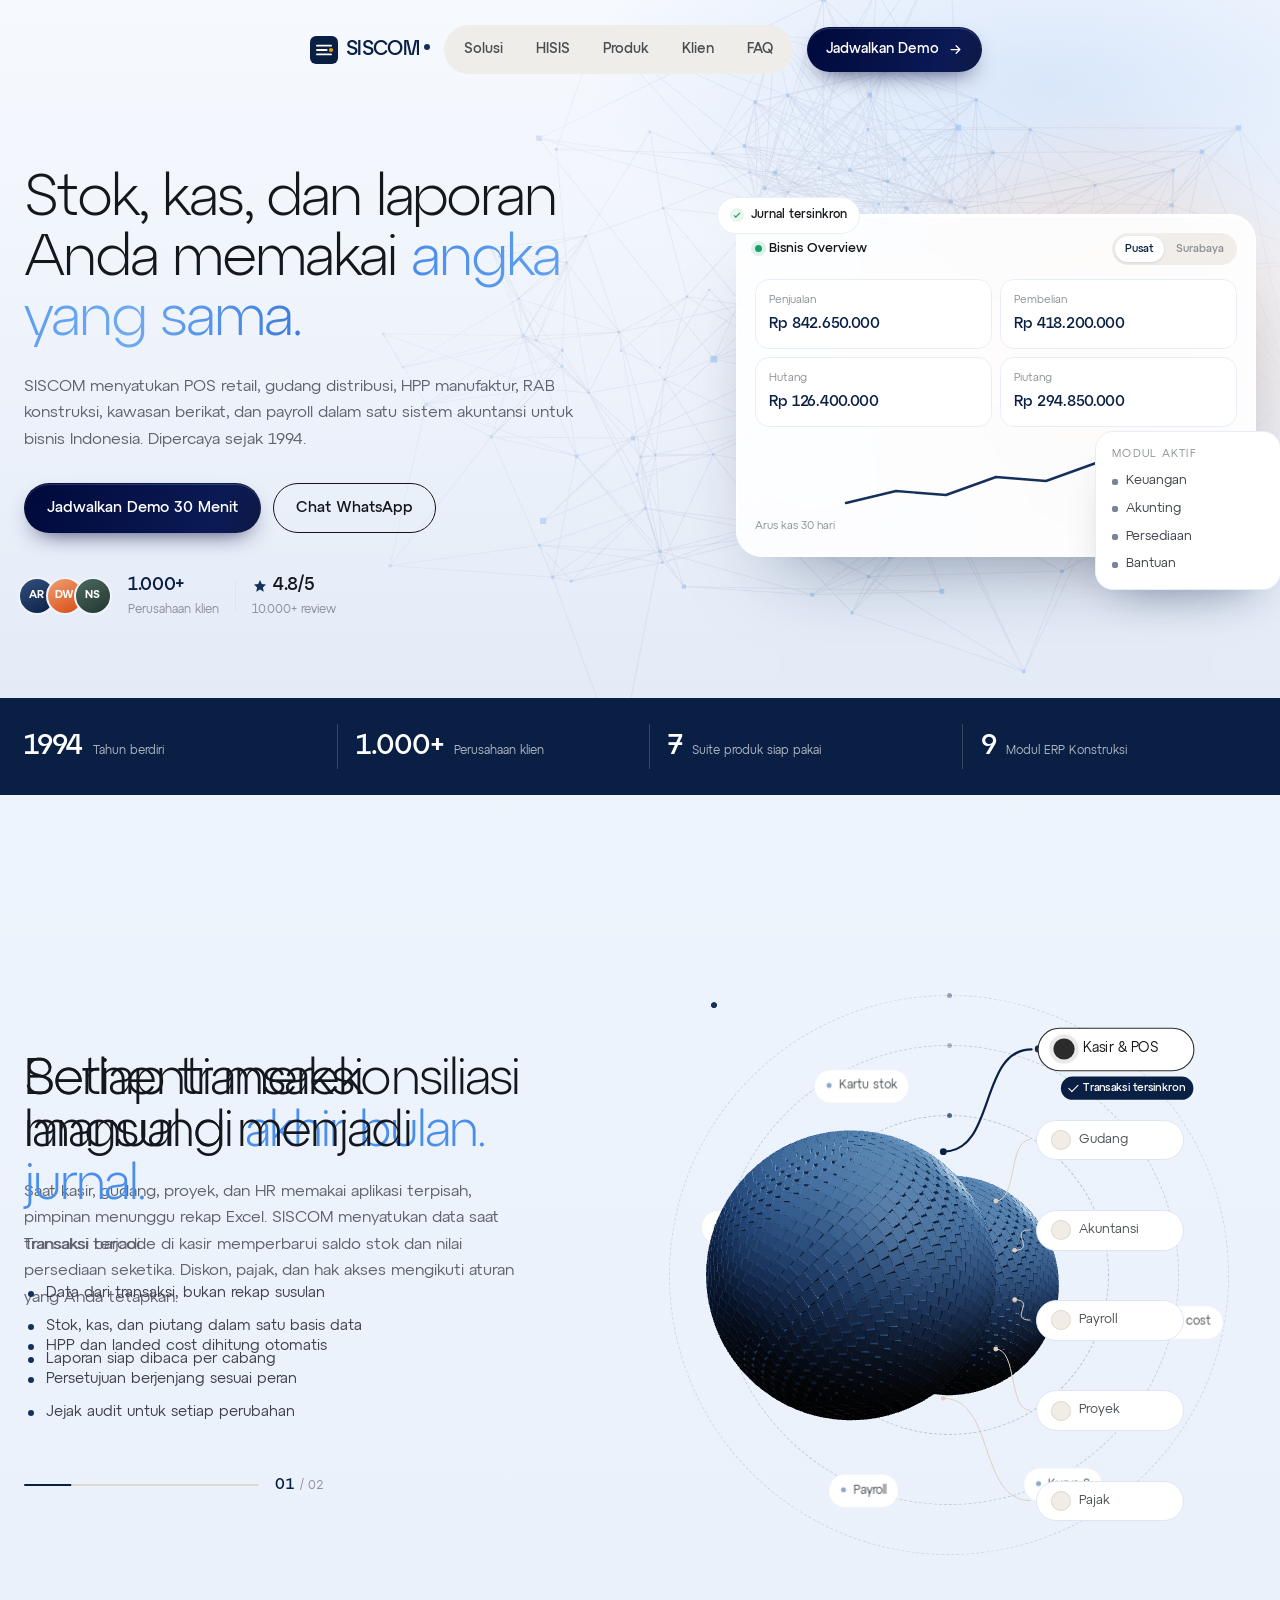
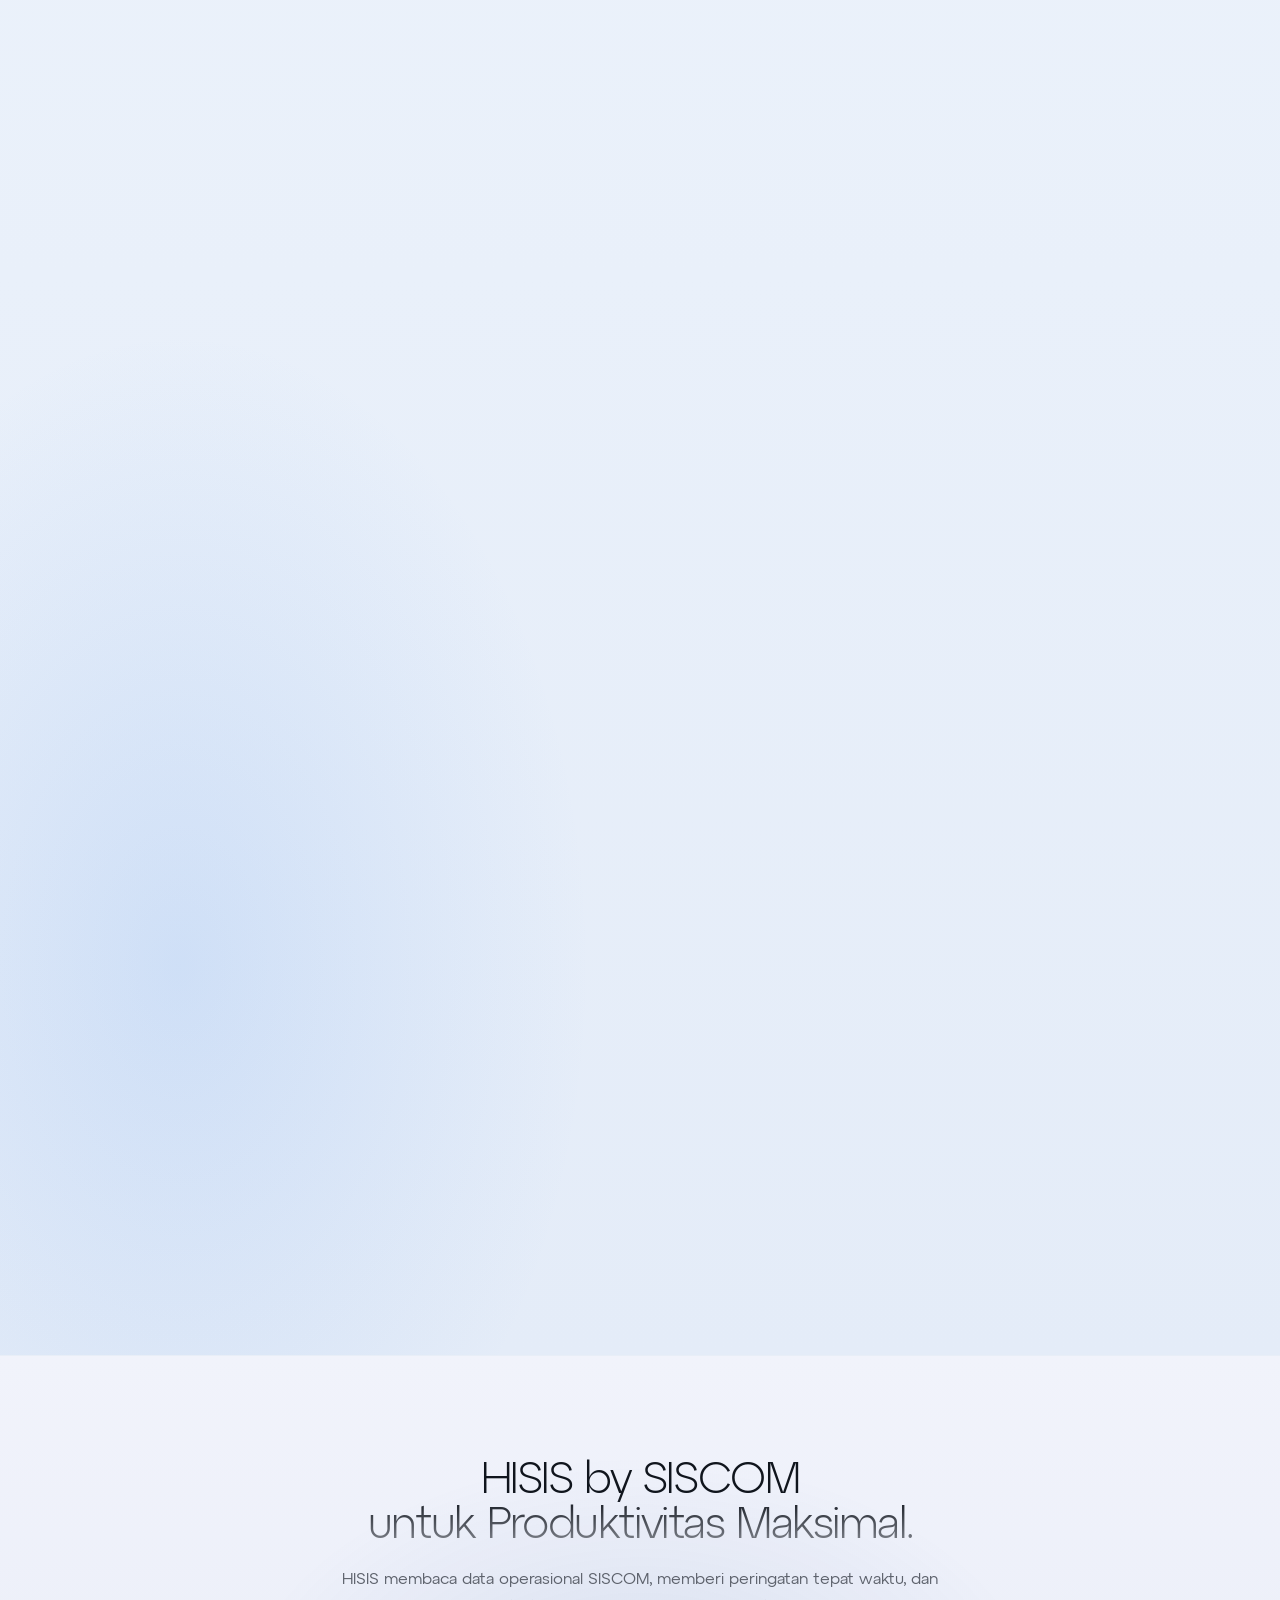
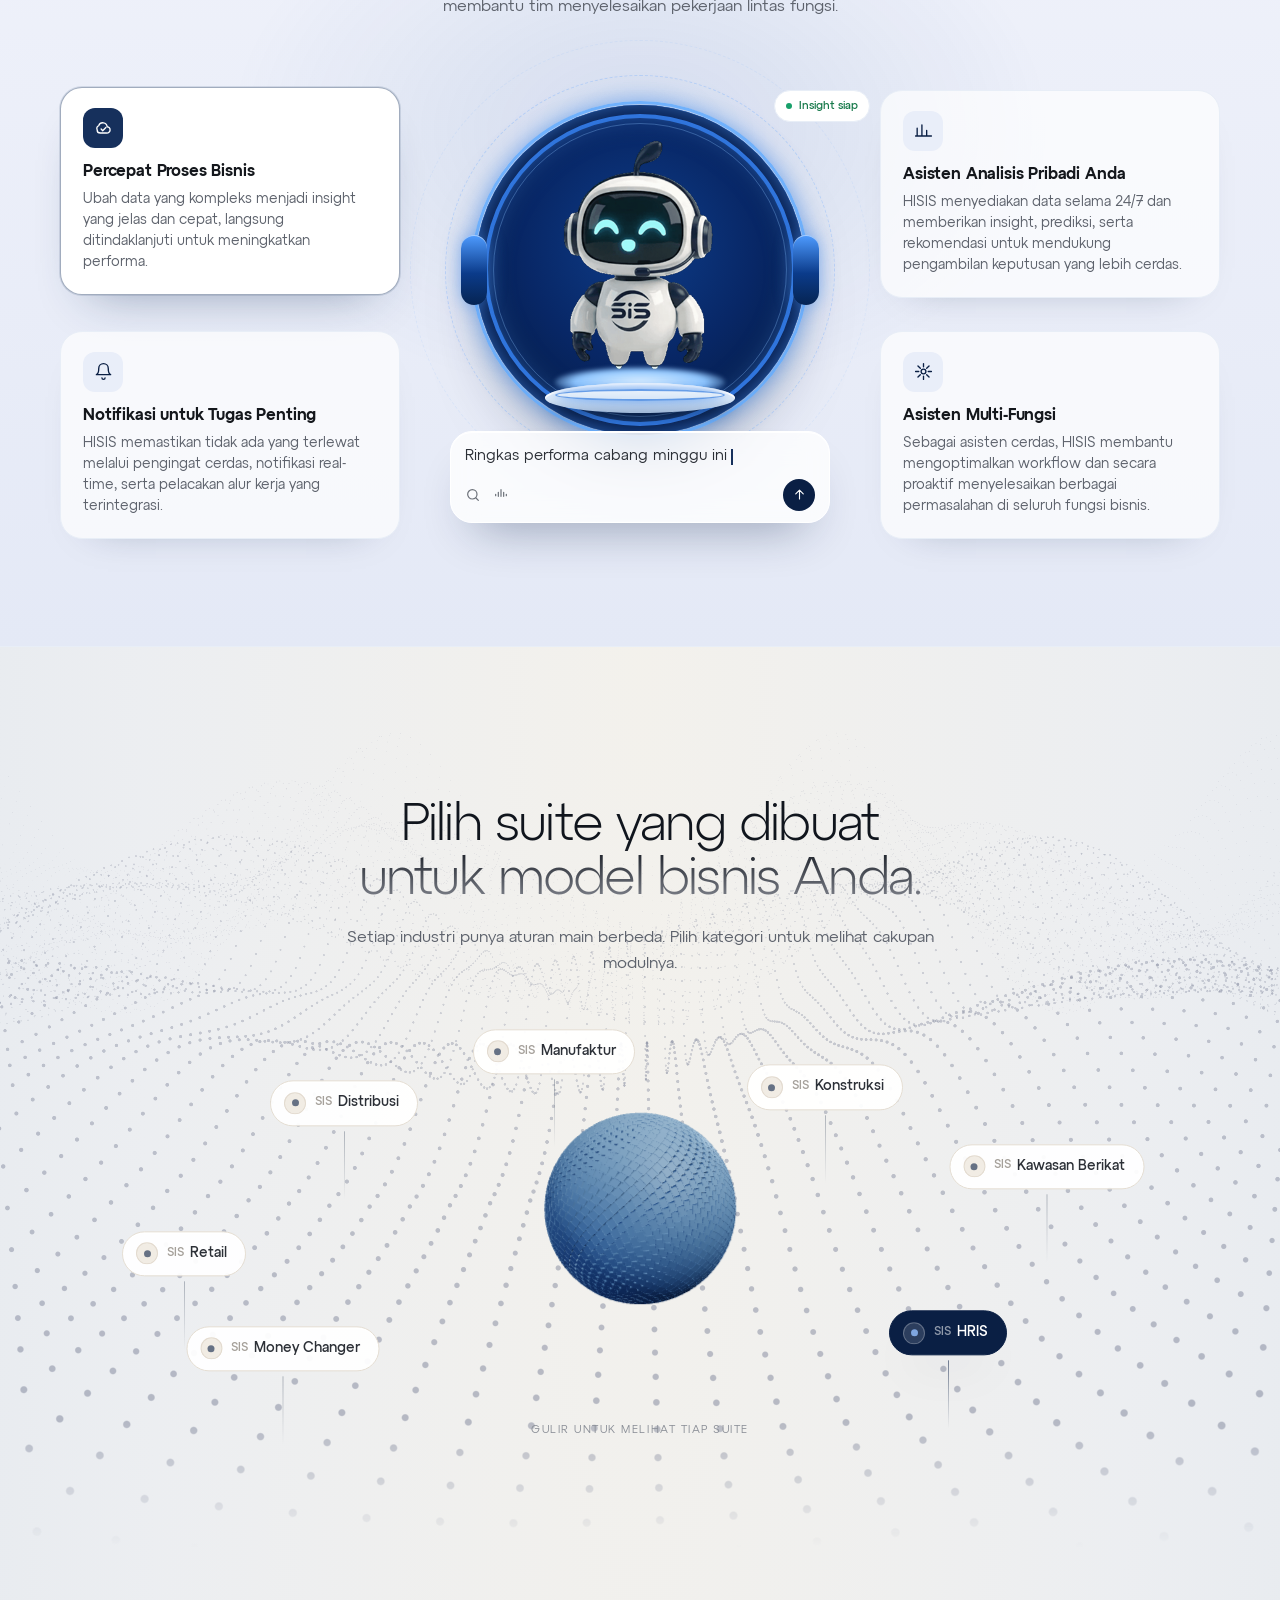
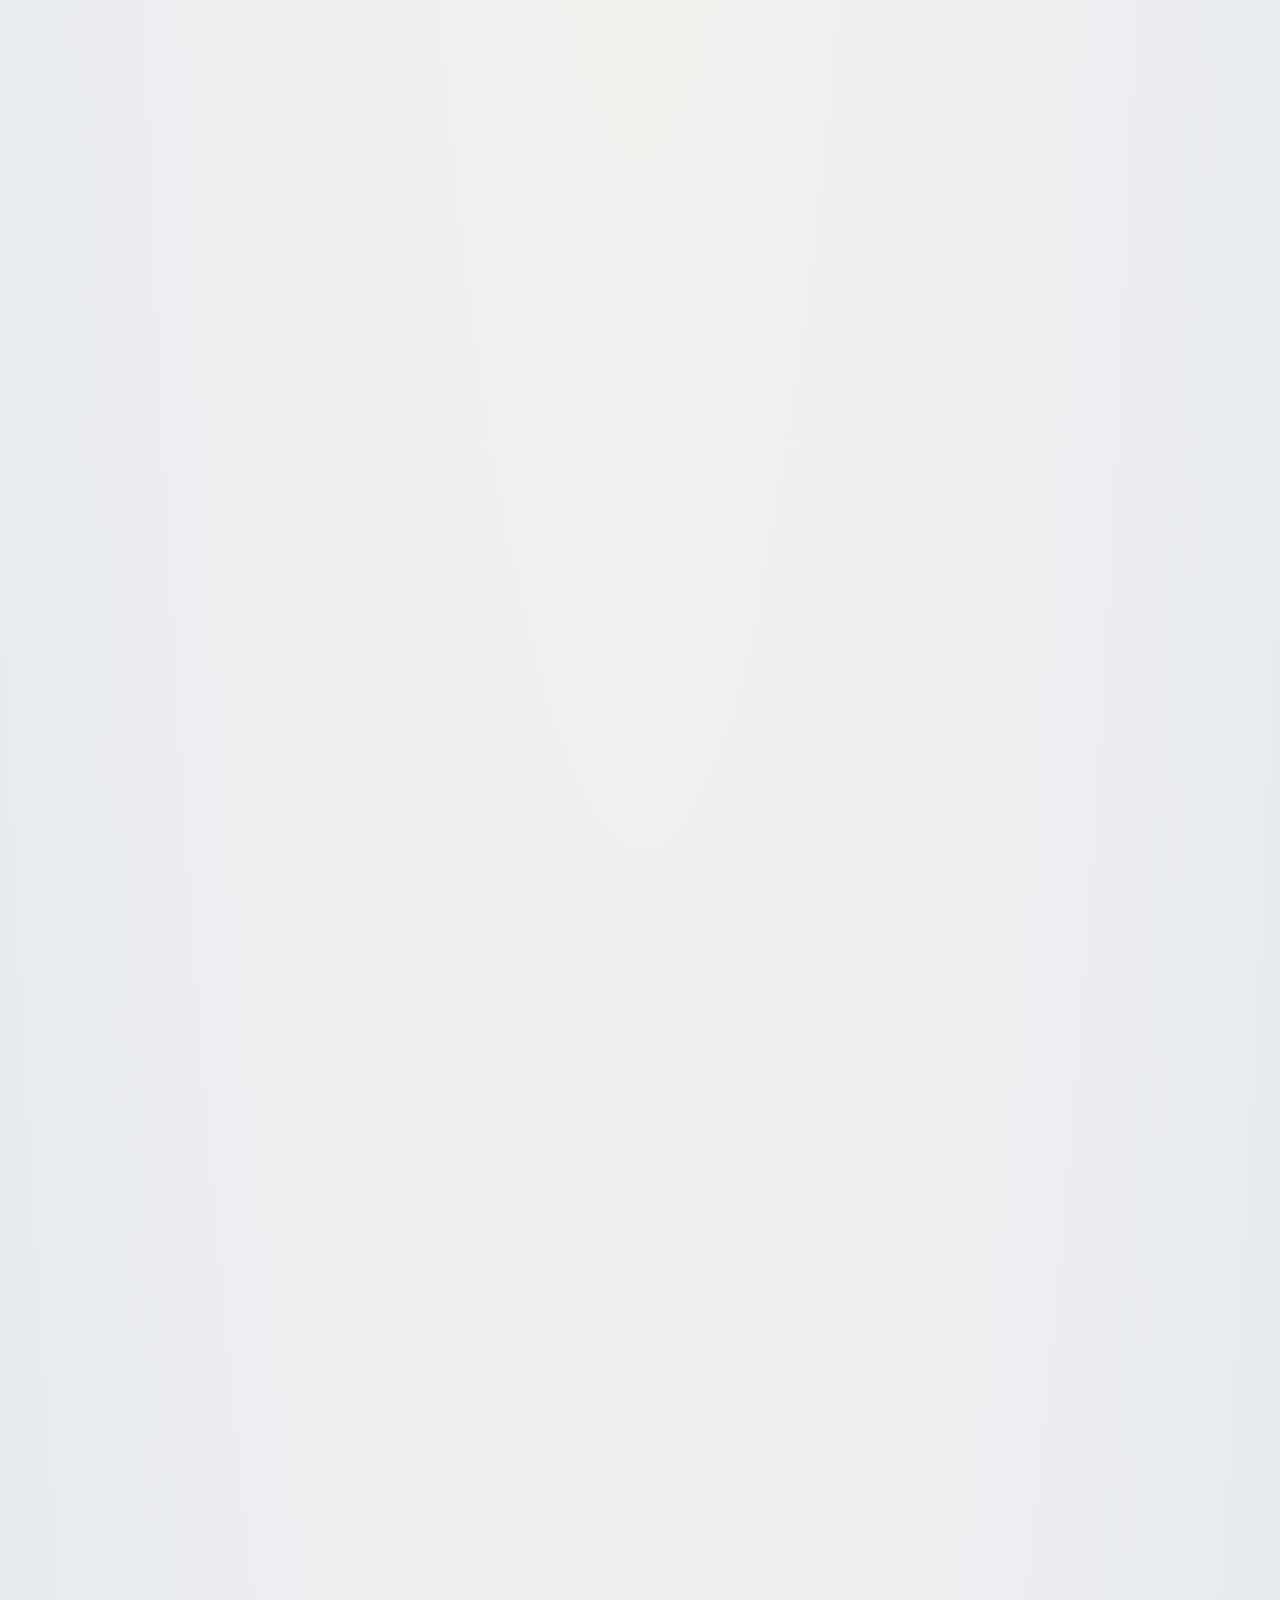
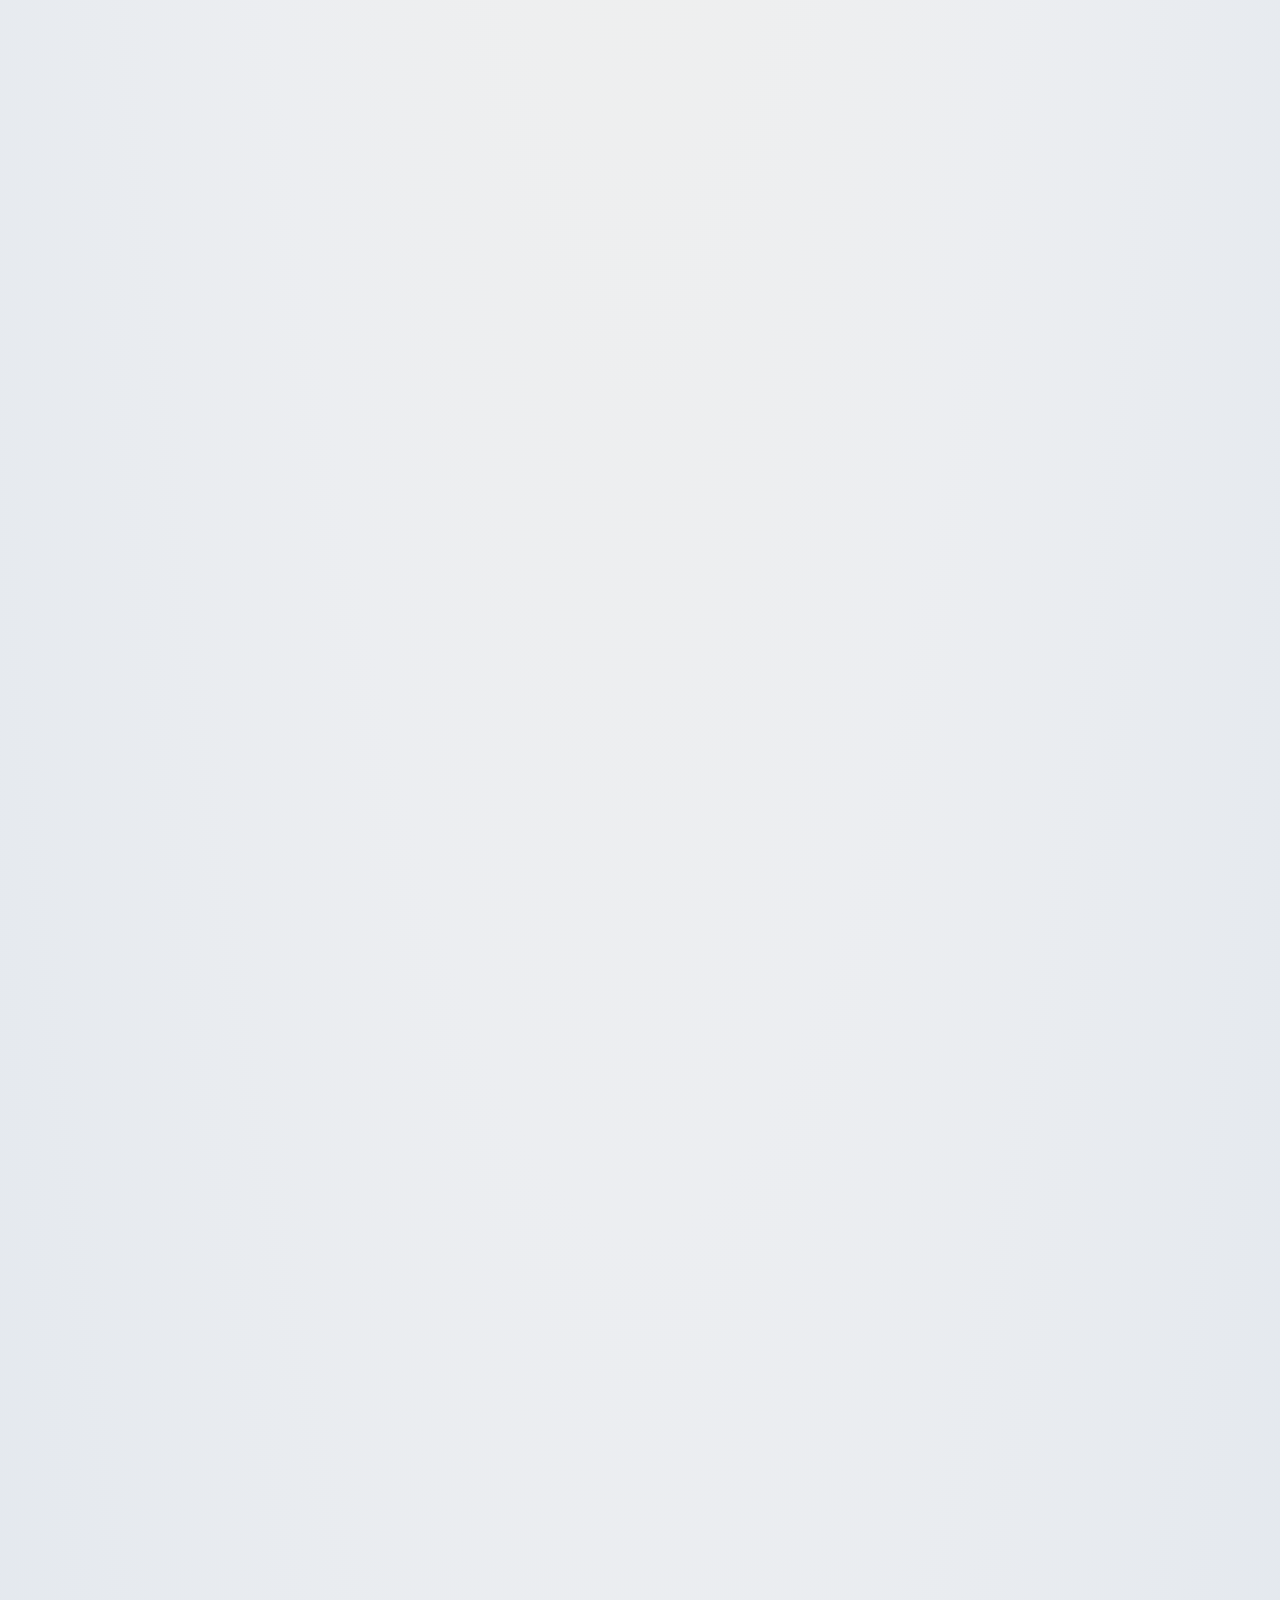
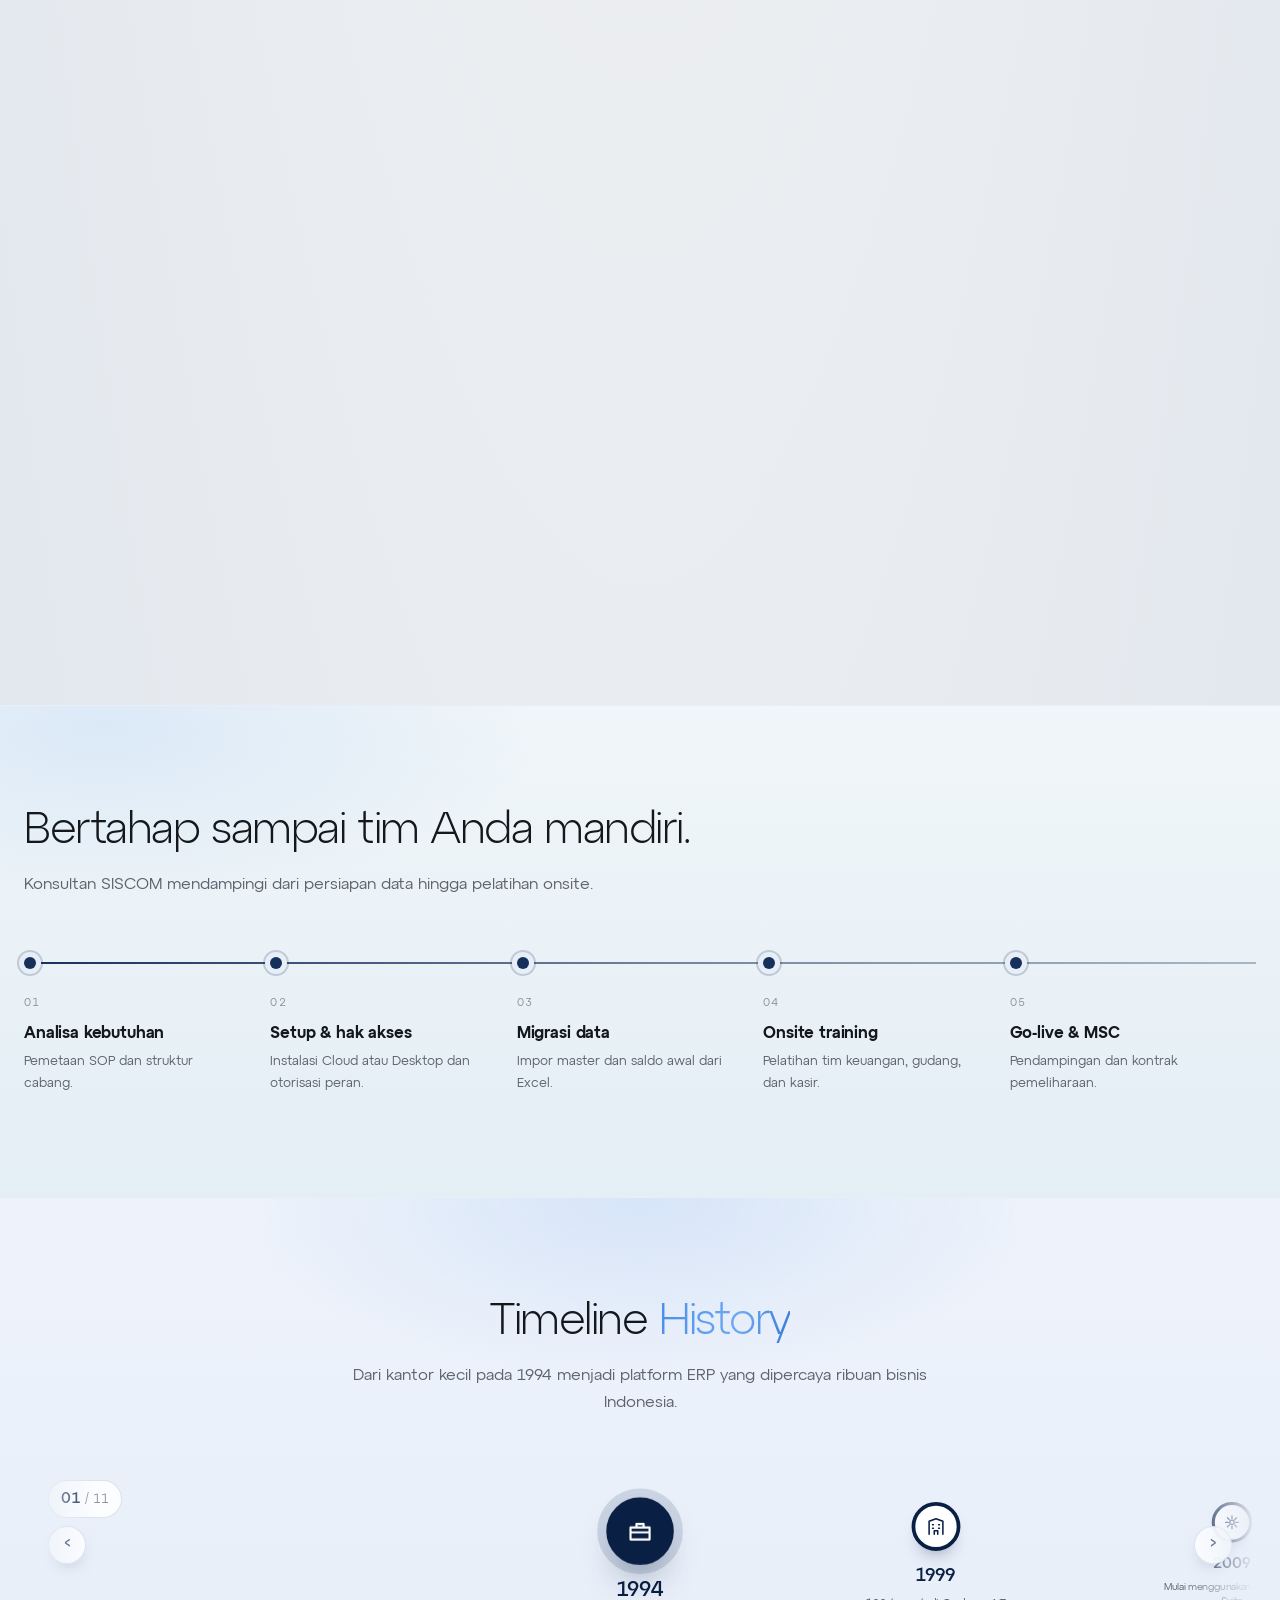
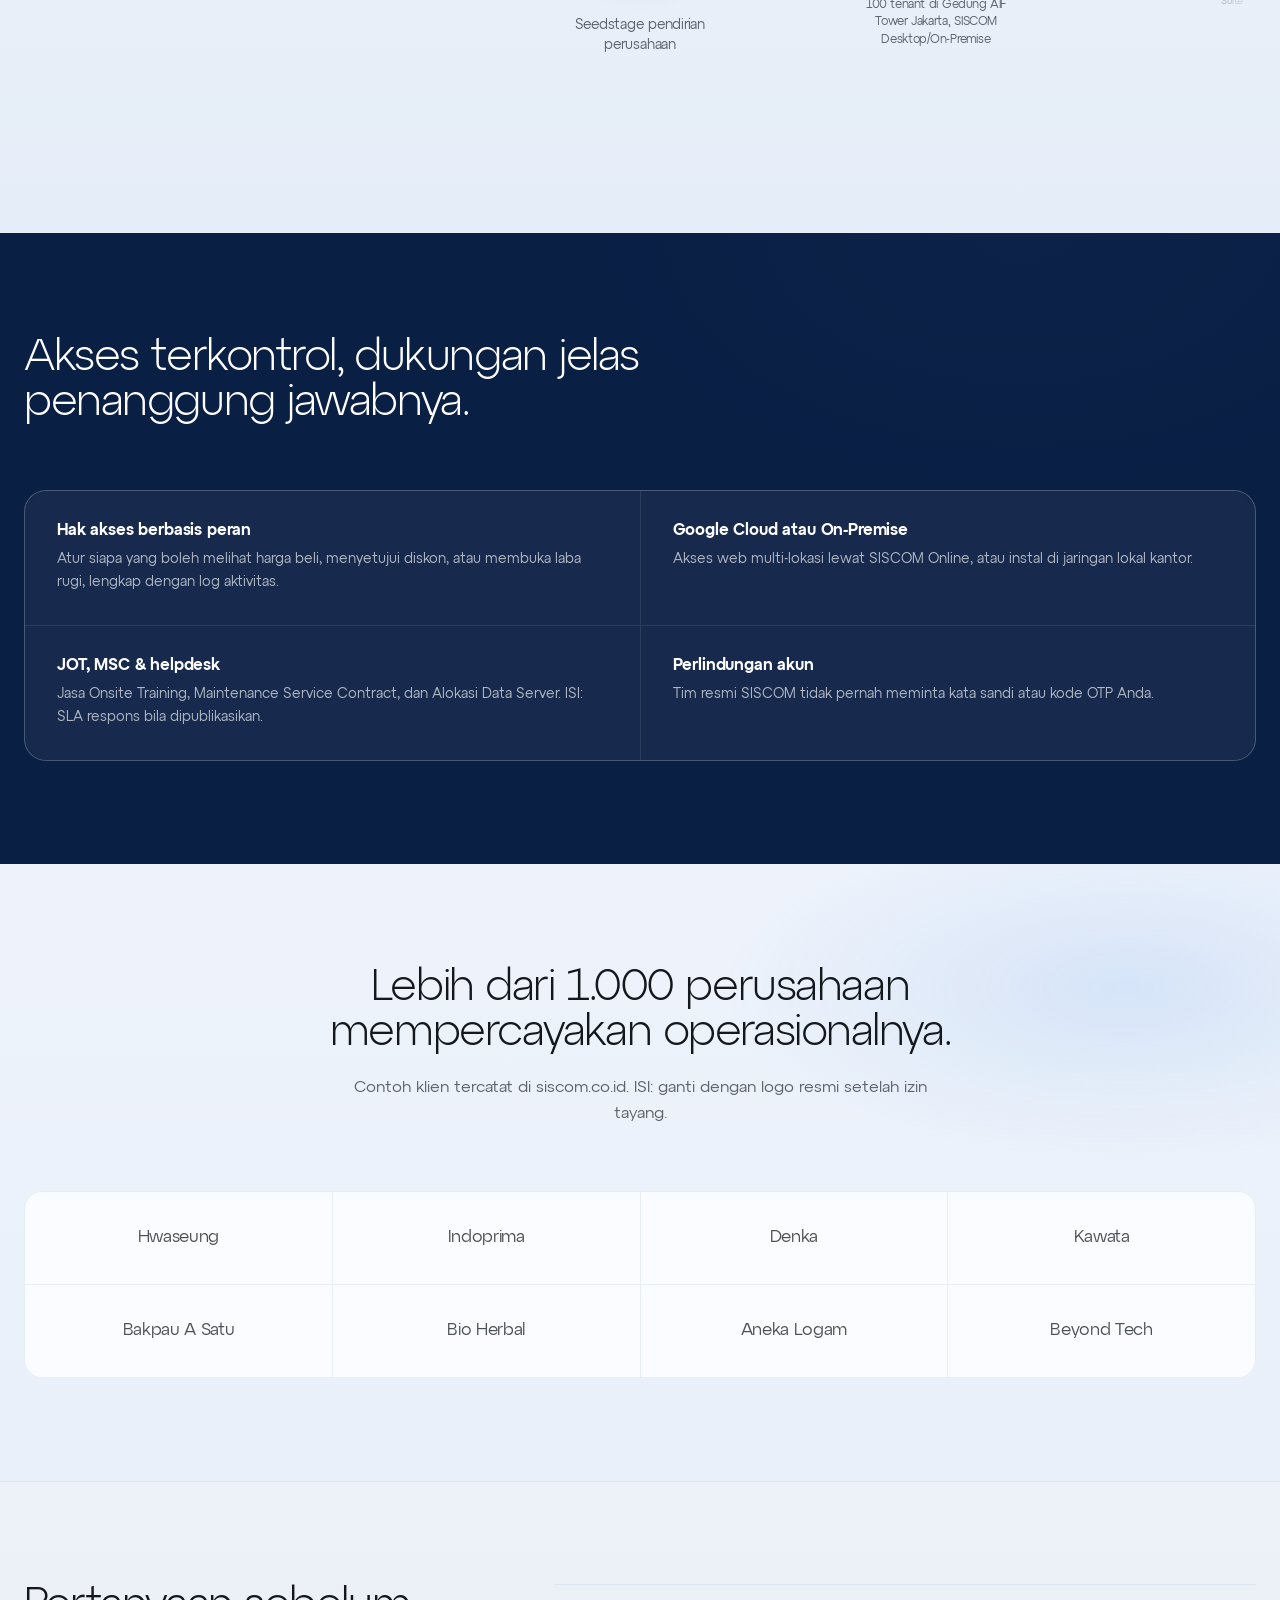
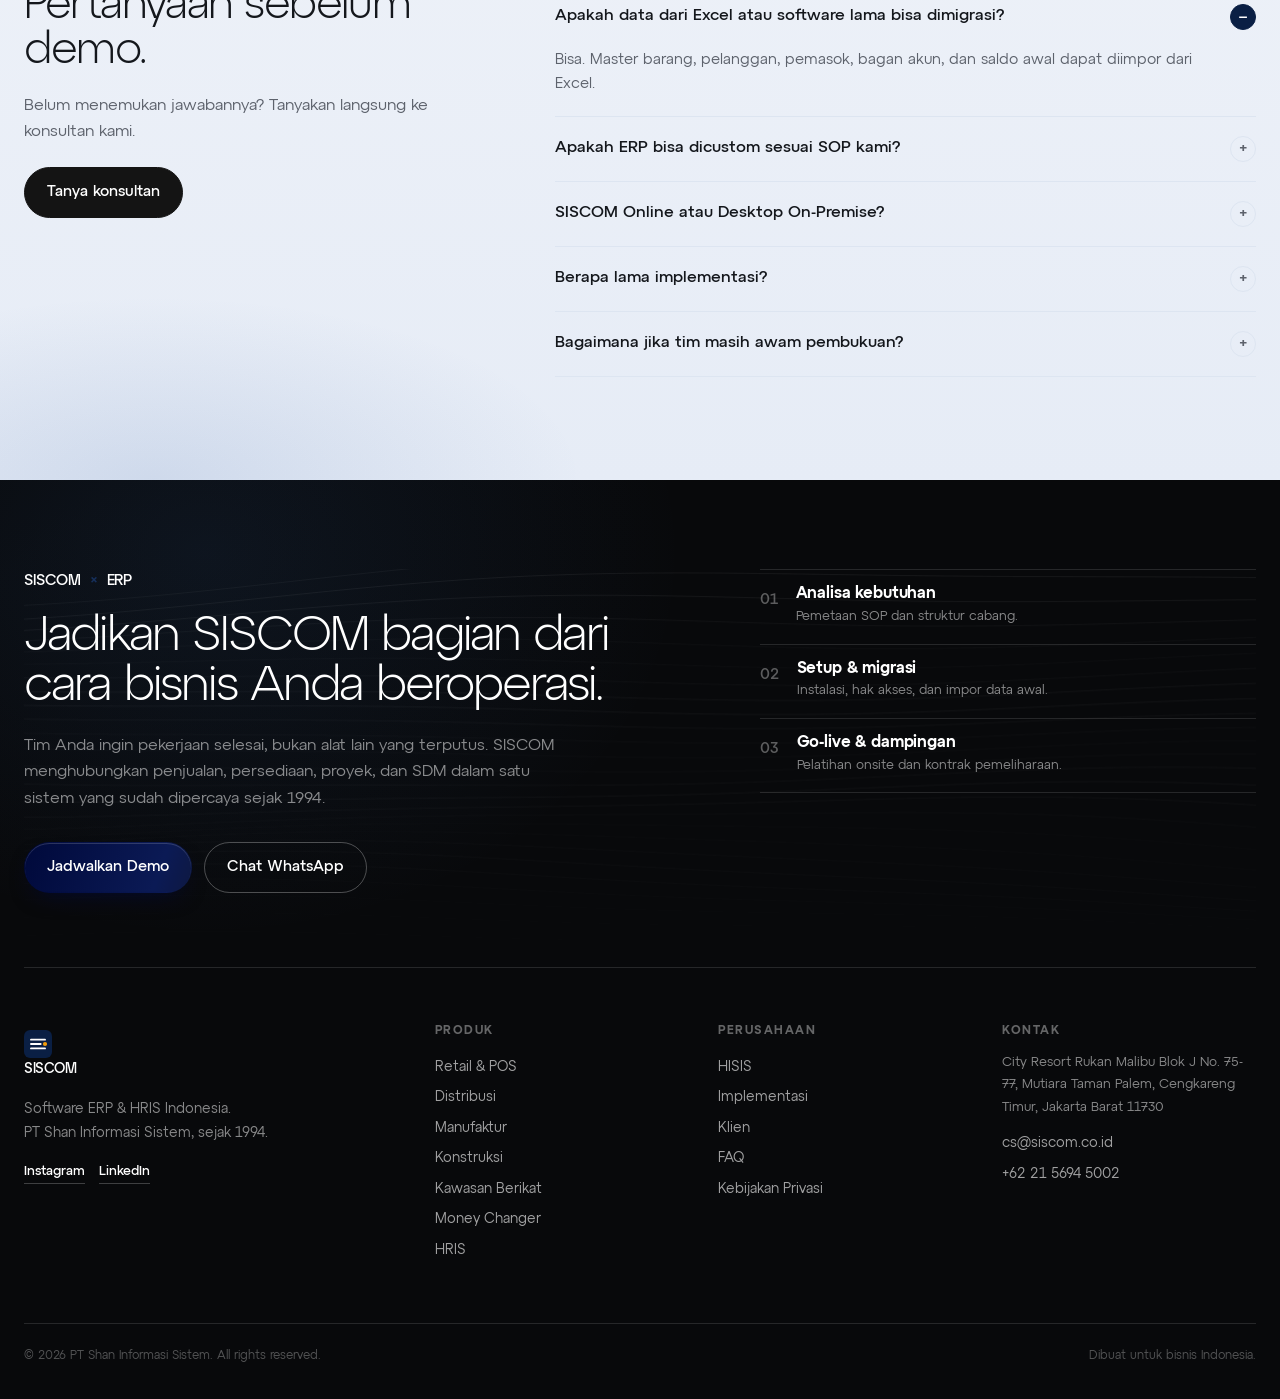
==== commit 3e417fbb: "initial commit" ====
--- a/index.html
+++ b/index.html
@@ -627,7 +627,7 @@
       <section class="history" id="sejarah">
         <div class="wrap">
           <div class="sec-head center rv">
-            <p class="eyebrow"><i></i>Perjalanan Kami</p>
+            <!-- <p class="eyebrow"><i></i>Perjalanan Kami</p> -->
             <h2>Timeline <span class="grad-text">History</span></h2>
             <p class="lead center">
               Dari kantor kecil pada 1994 menjadi platform ERP yang dipercaya
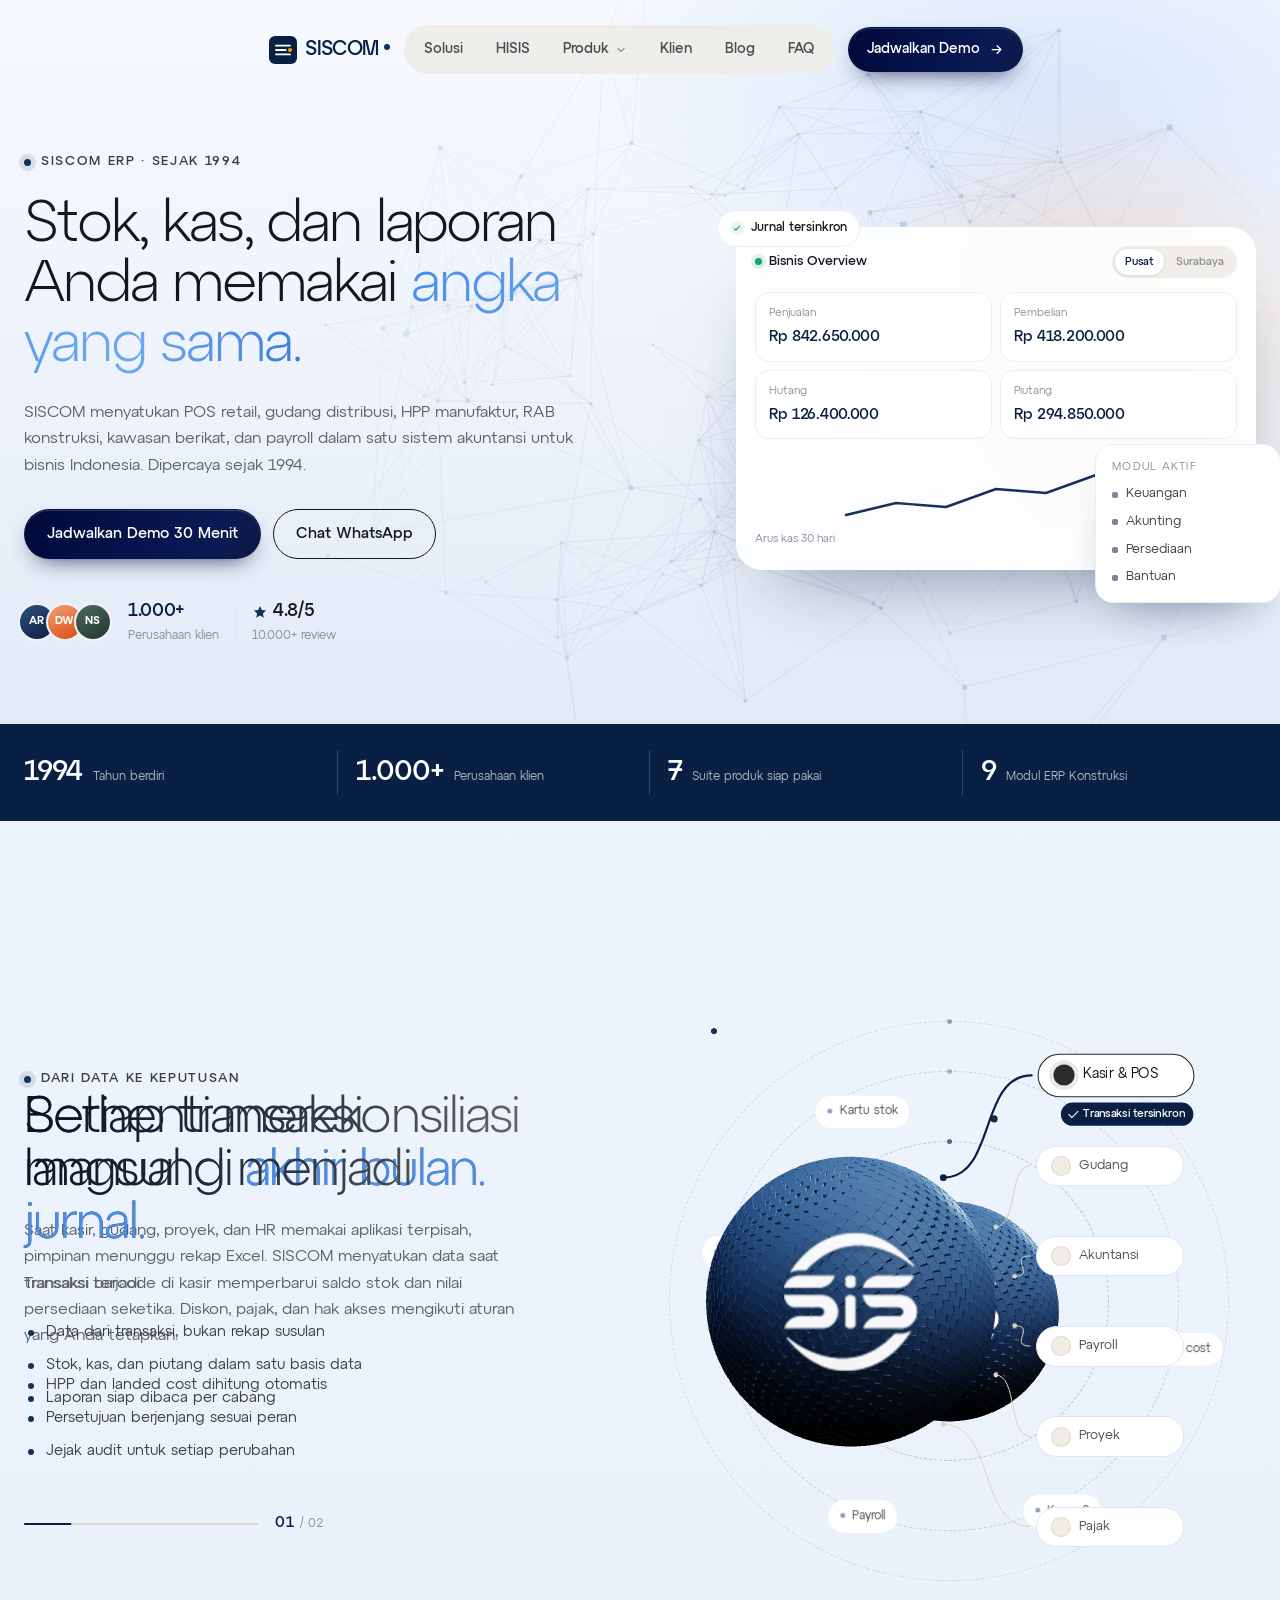
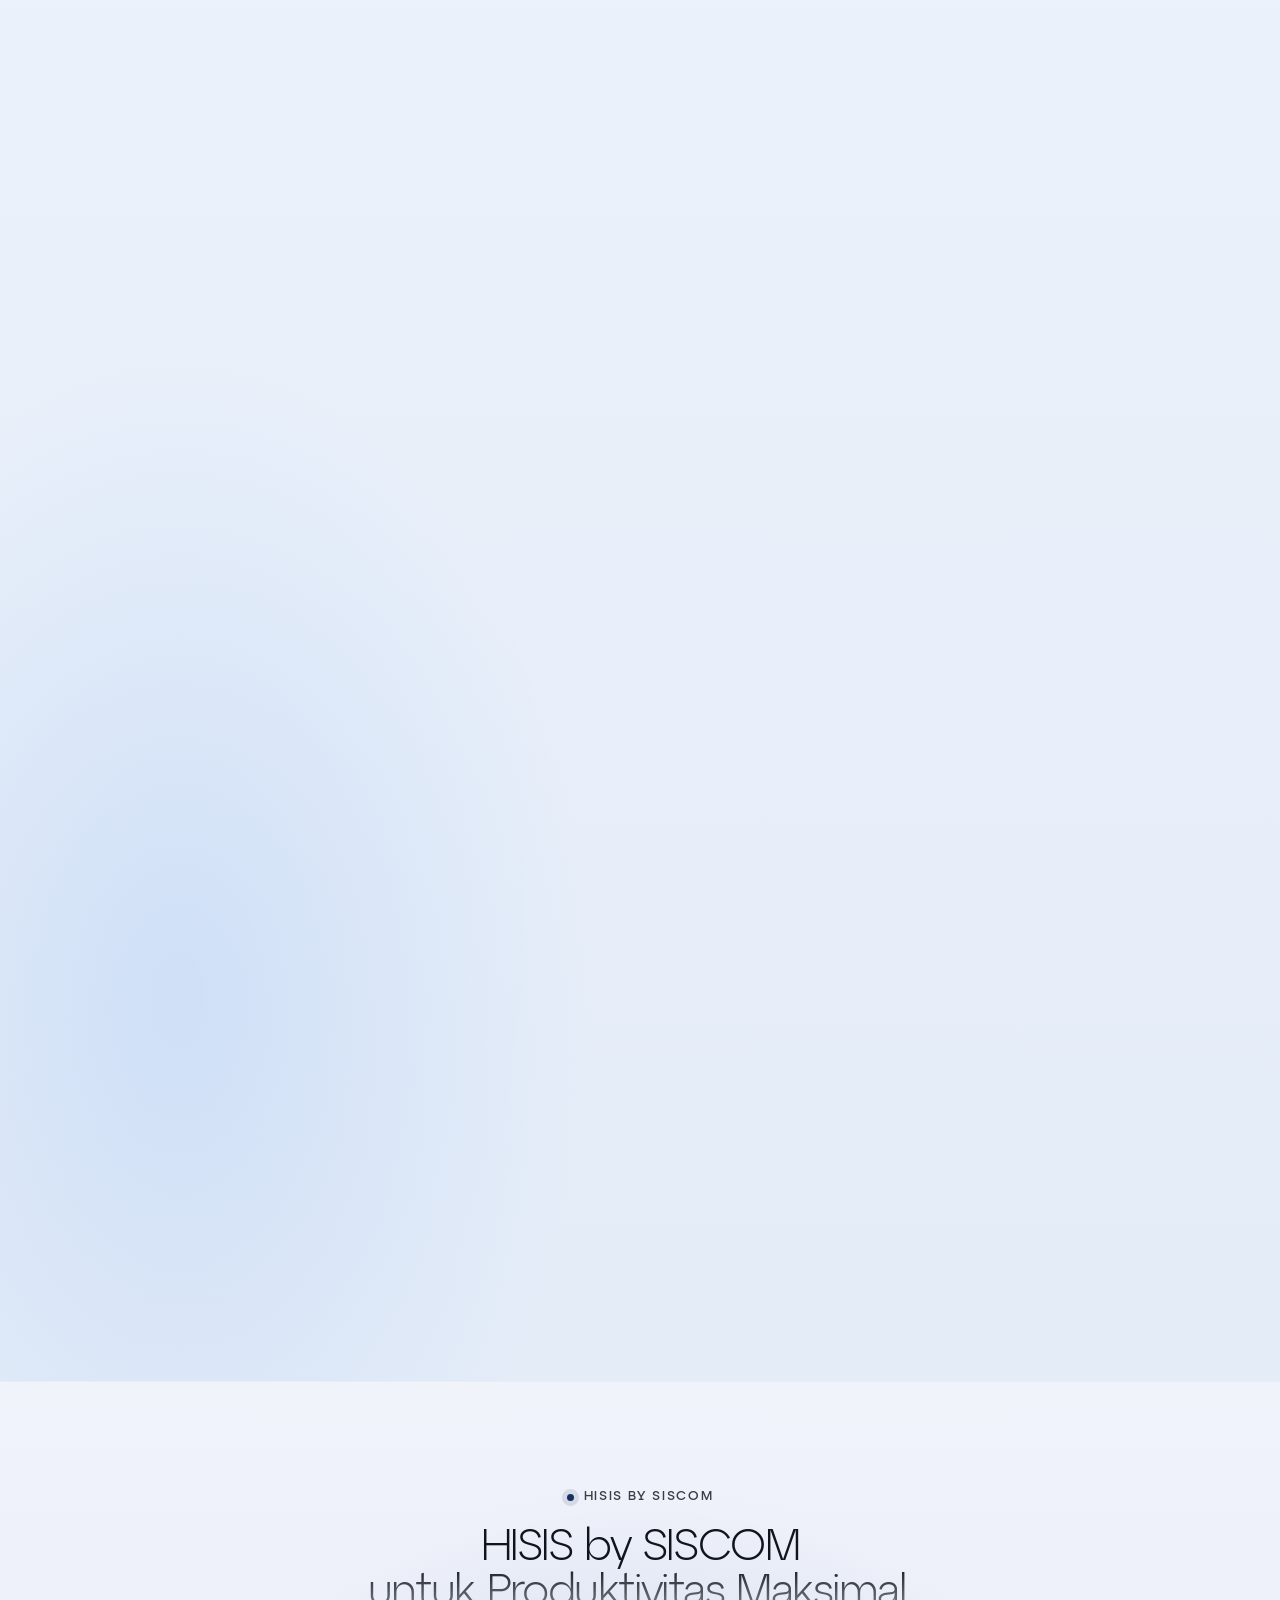
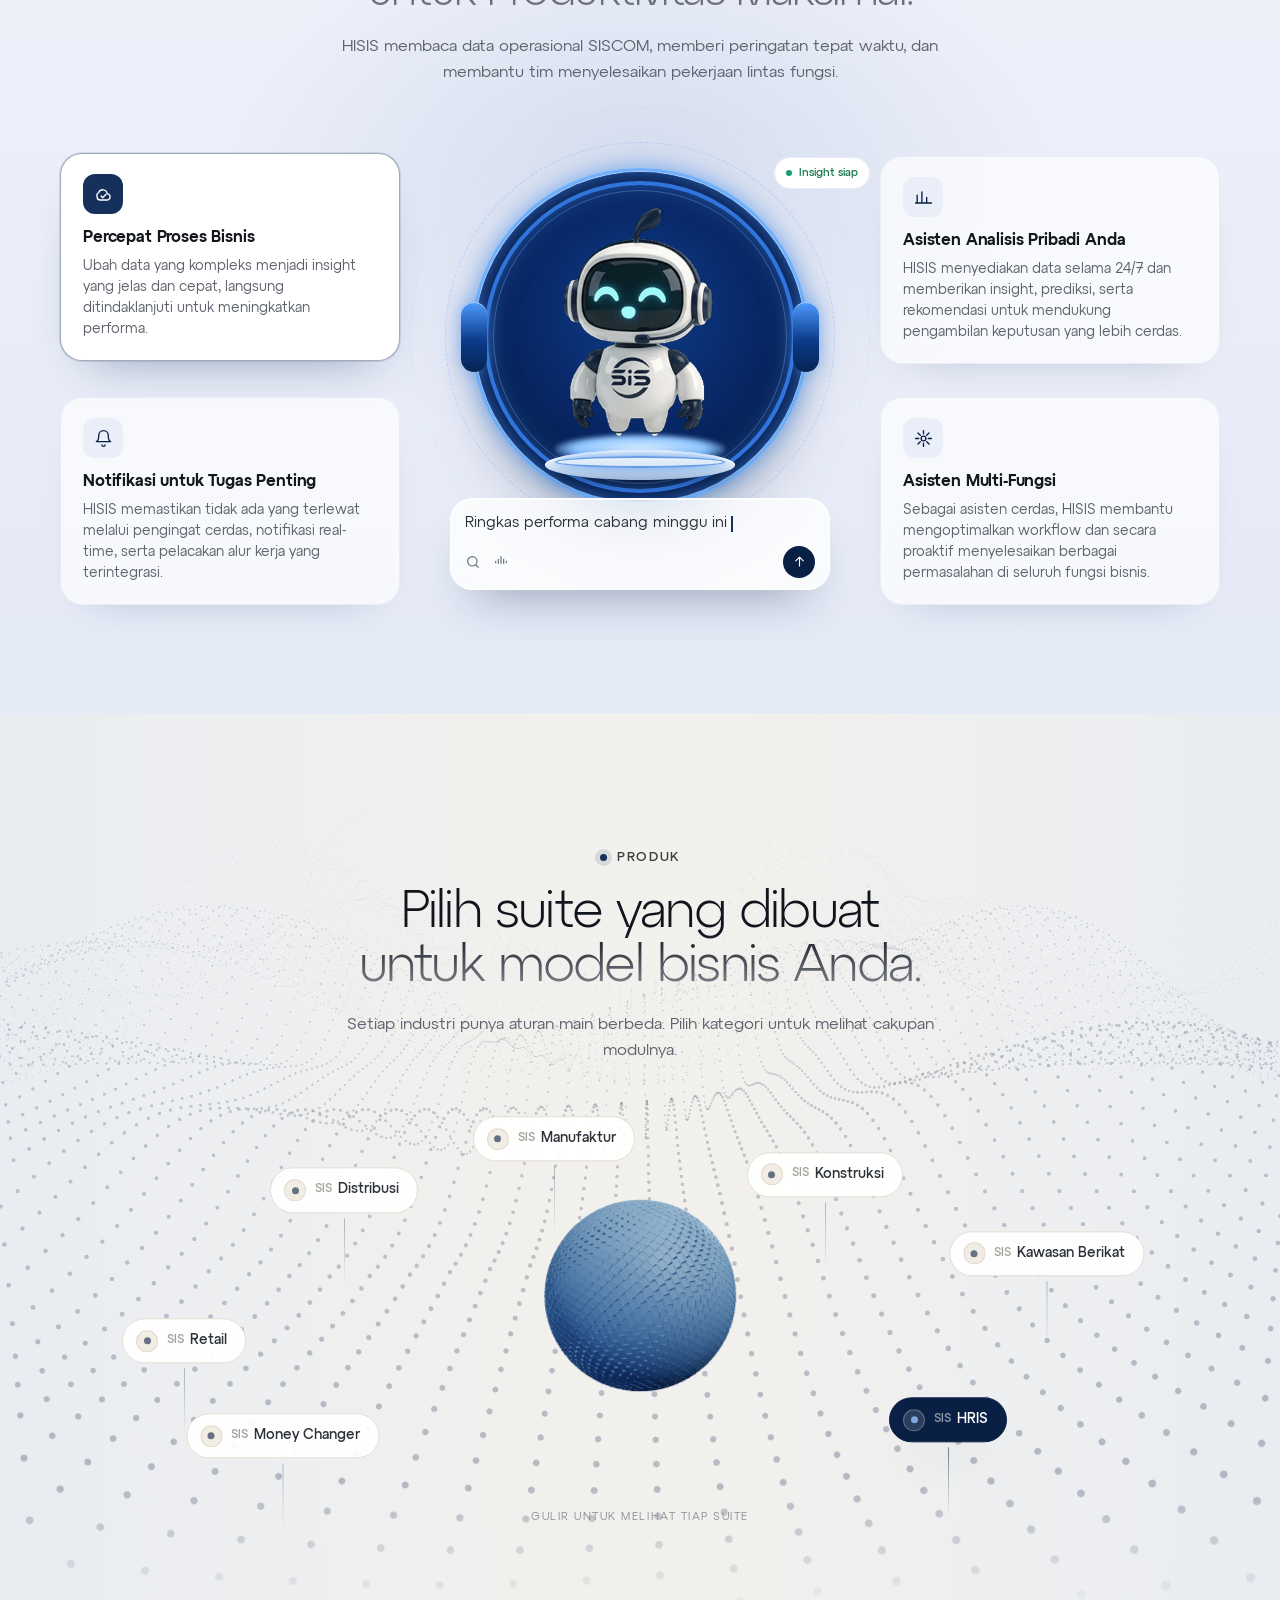
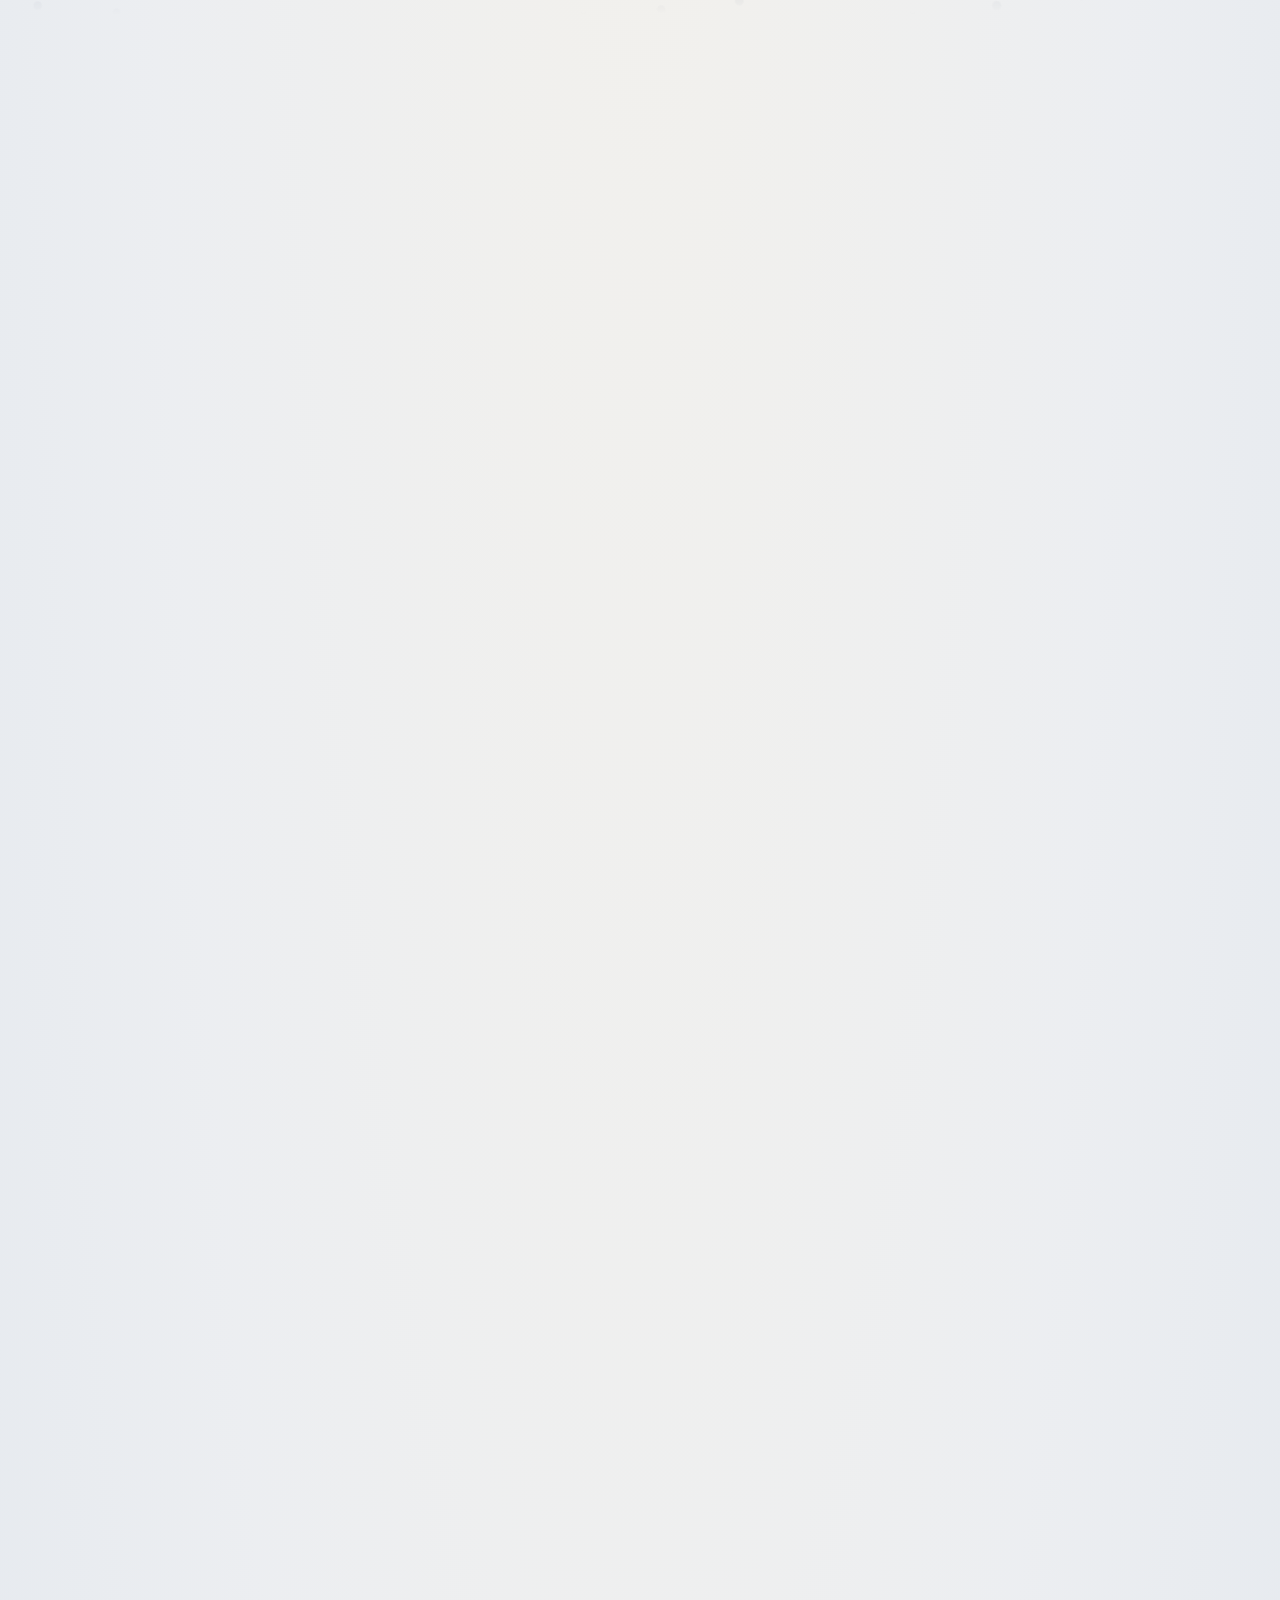
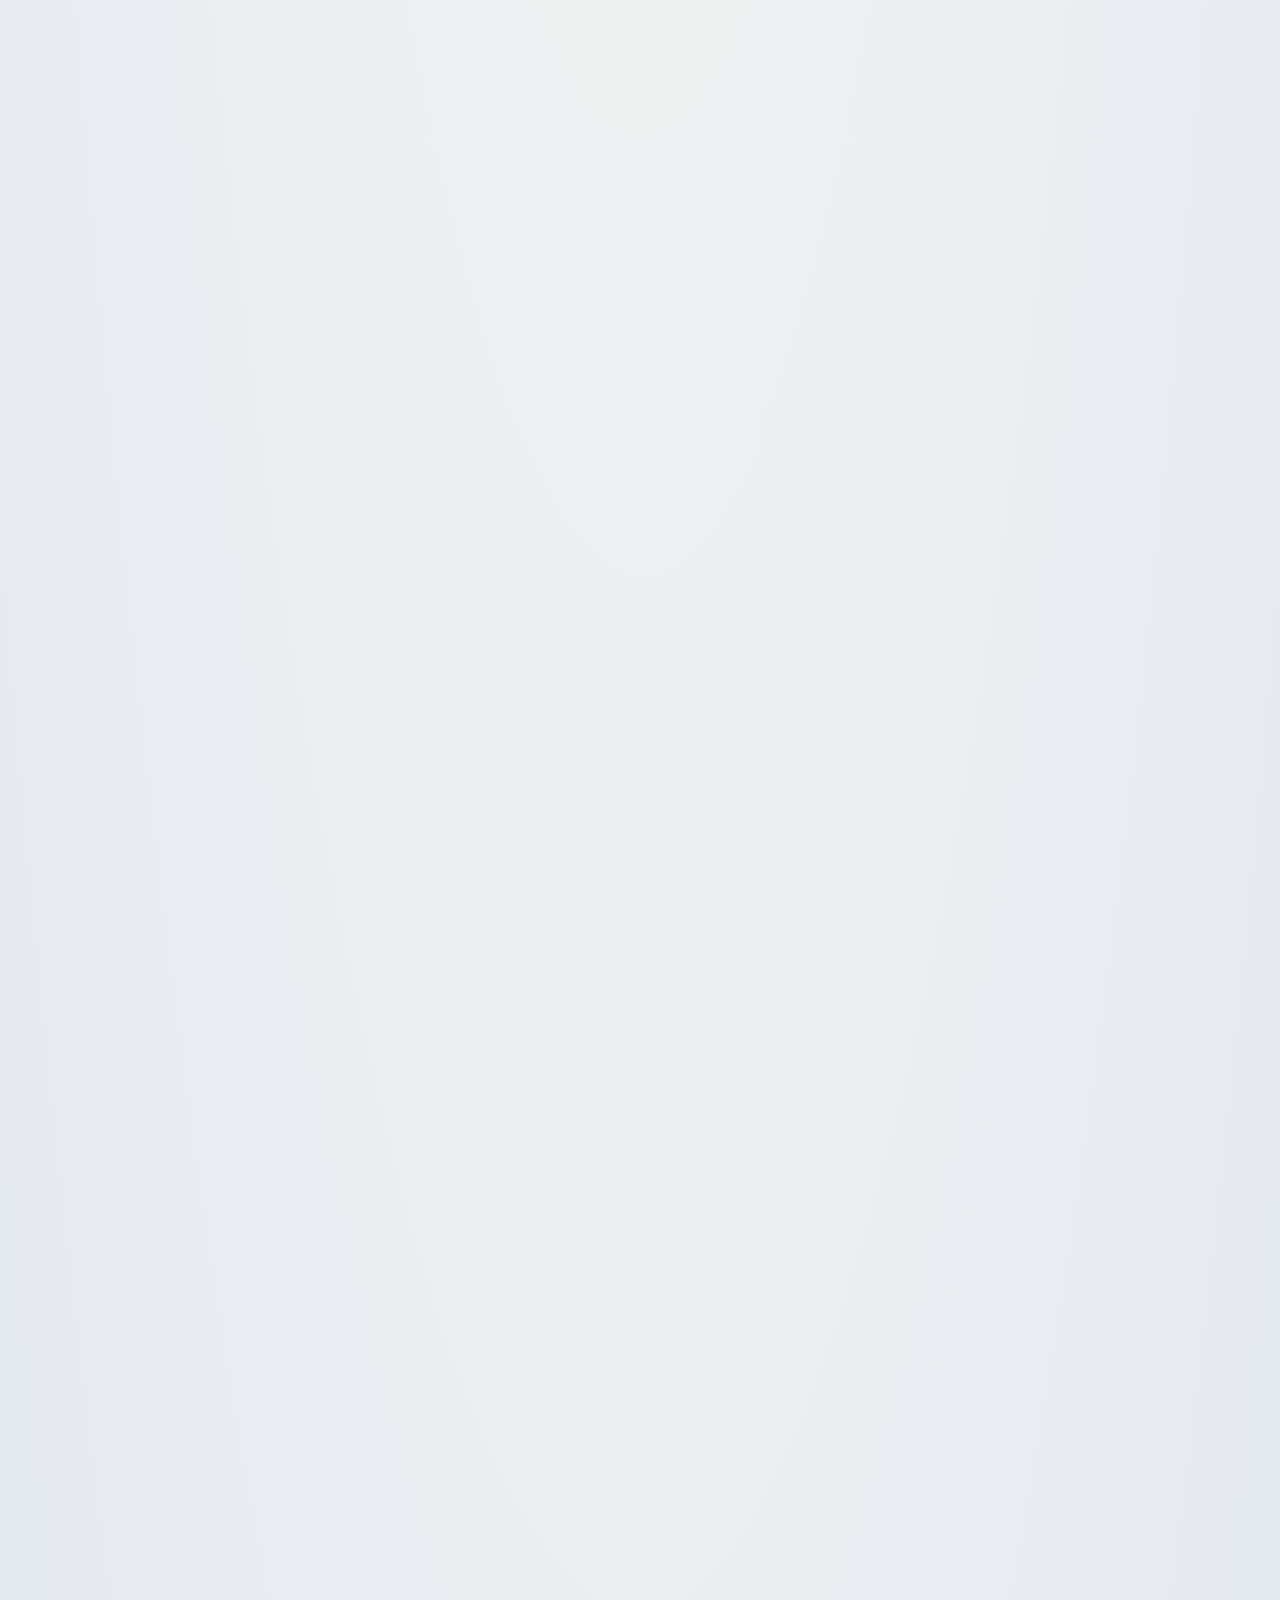
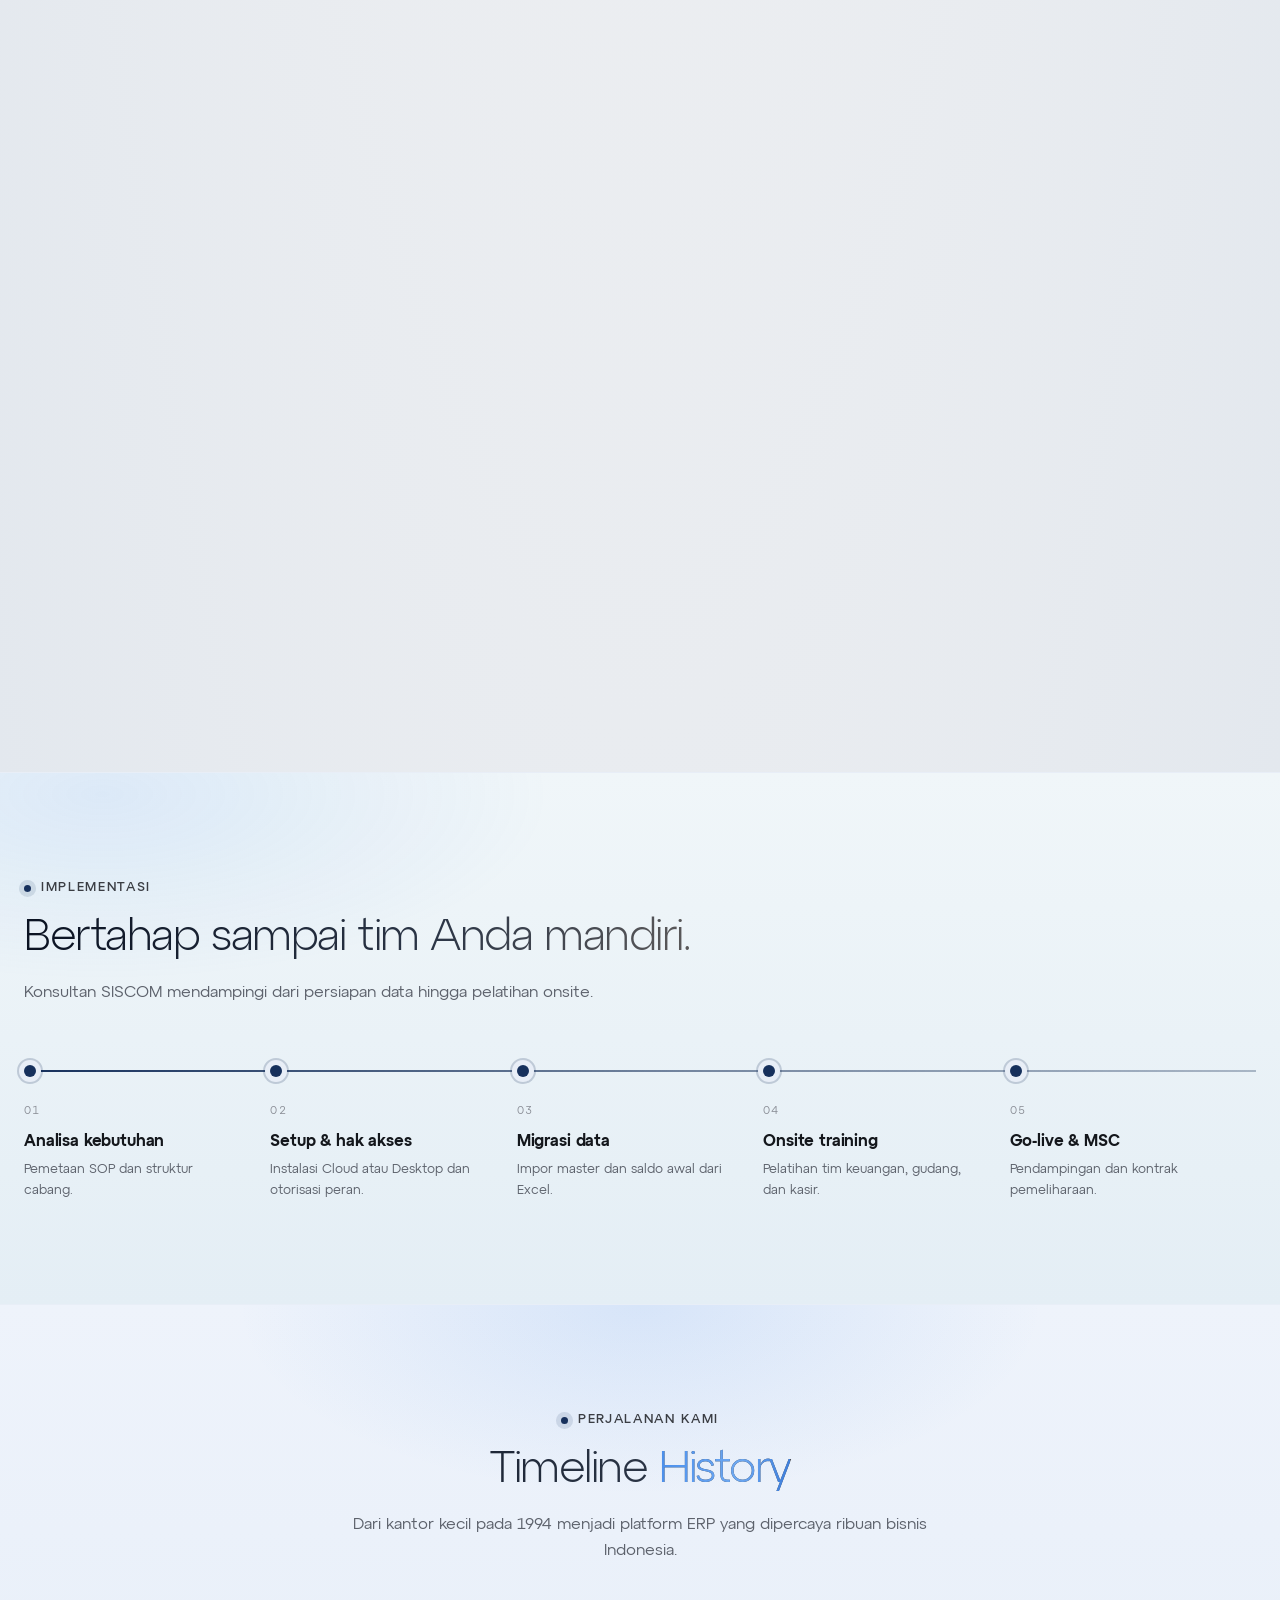
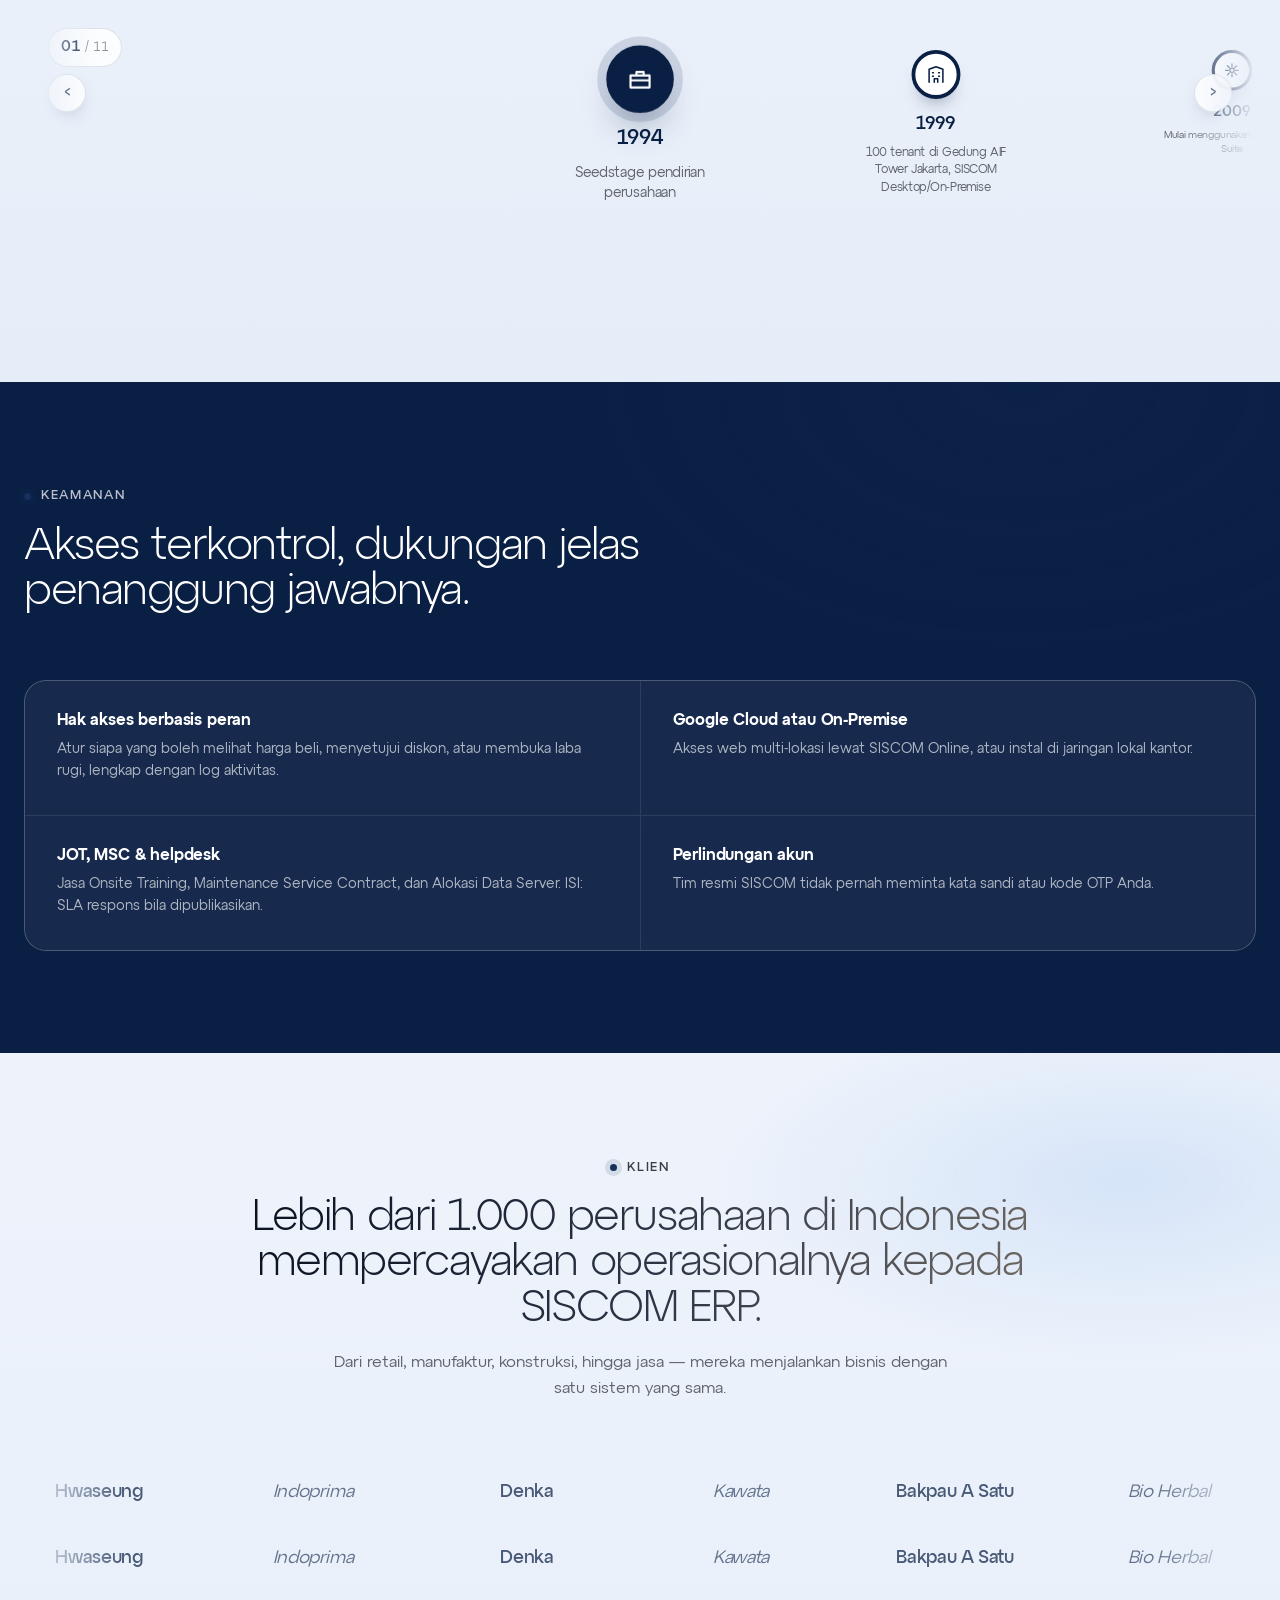
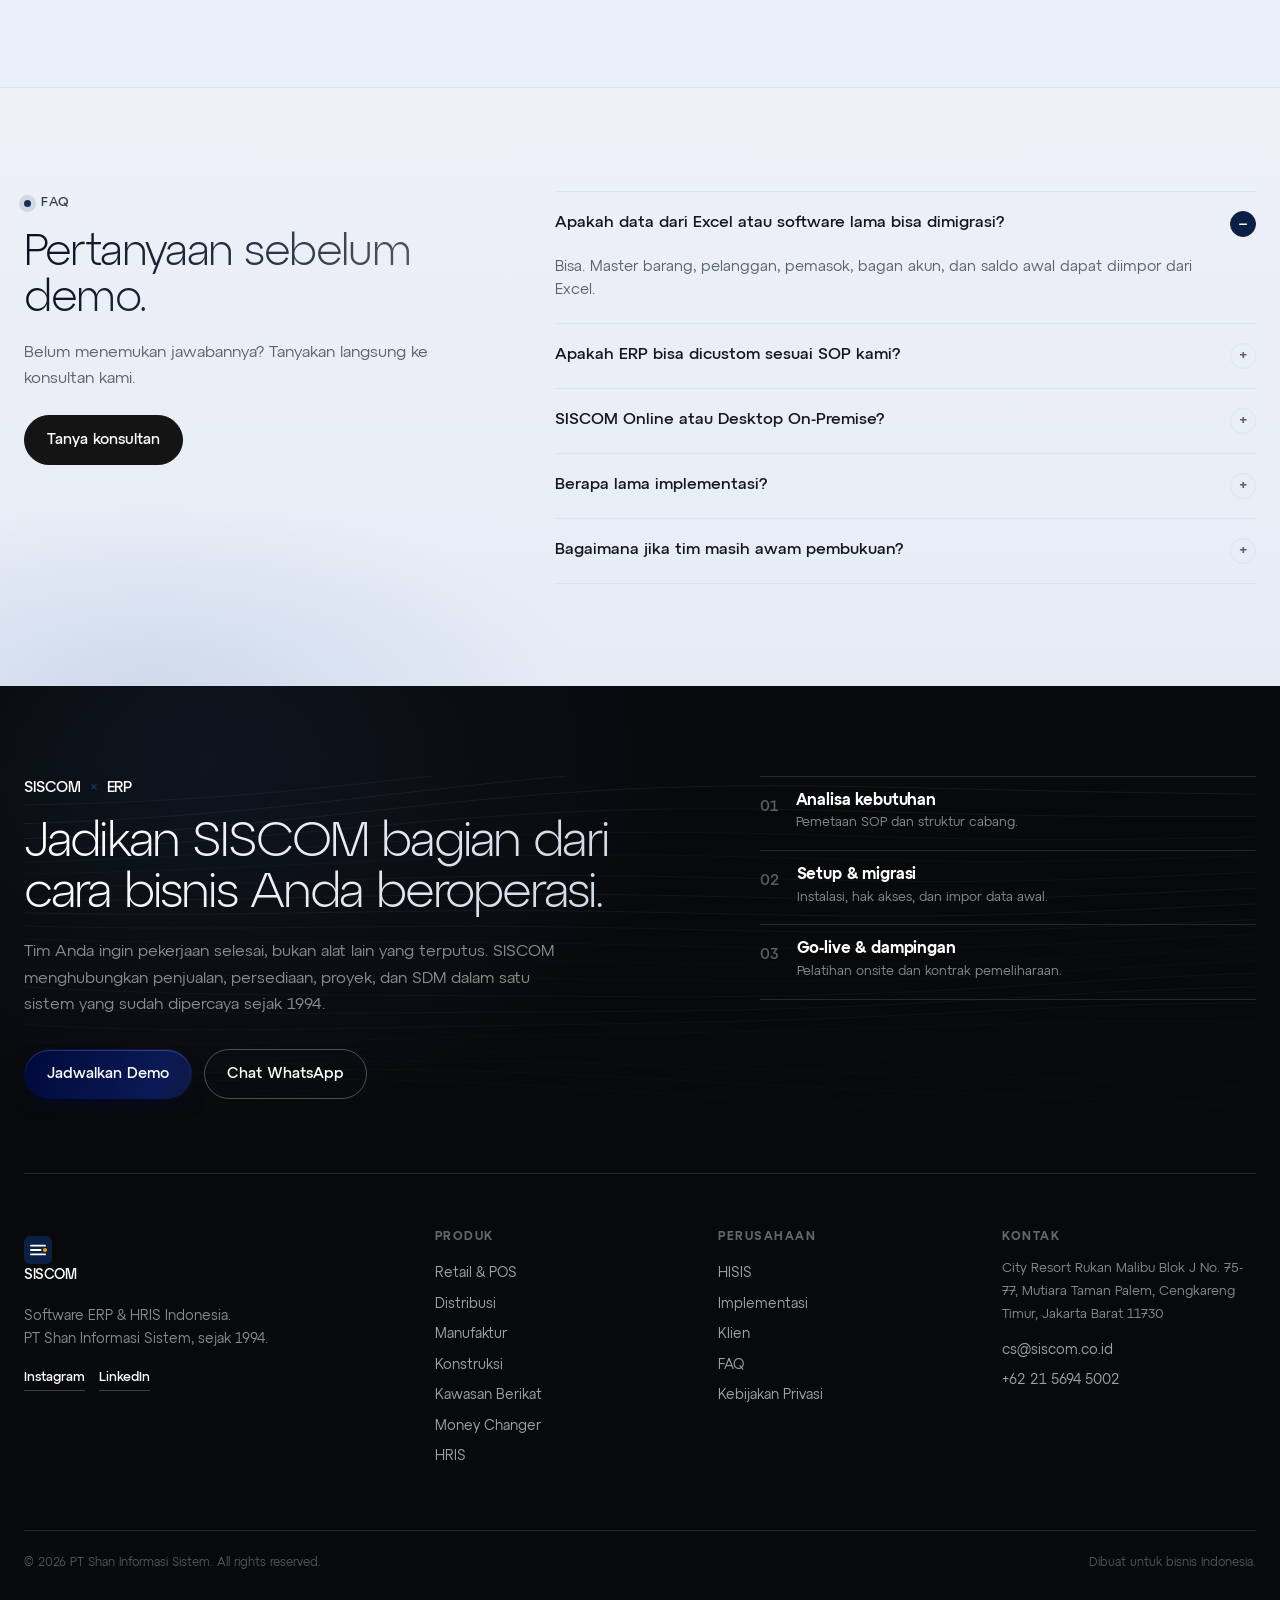
==== commit 8bea5e3c: "Add files via upload" ====
--- a/index.html
+++ b/index.html
@@ -1,979 +1,1031 @@
-<!doctype html>
-<html lang="id">
-  <head>
-    <meta charset="utf-8" />
-    <meta name="viewport" content="width=device-width,initial-scale=1" />
-    <title>SISCOM ERP: Software ERP &amp; HRIS Indonesia Sejak 1994</title>
-    <meta
-      name="description"
-      content="Software ERP dan HRIS Indonesia dari SISCOM sejak 1994. Retail, distribusi, manufaktur, konstruksi, kawasan berikat, valas, dan payroll. Jadwalkan demo."
-    />
-    <meta name="theme-color" content="#0a1f44" />
-    <link rel="canonical" href="https://siscom.co.id/" />
-    <meta property="og:type" content="website" />
-    <meta property="og:title" content="SISCOM ERP &amp; HRIS Indonesia" />
-    <meta property="og:url" content="https://siscom.co.id/" />
-    <meta
-      property="og:image"
-      content="https://siscom.co.id/assets/img/og.svg"
-    />
-    <link rel="icon" href="assets/img/logo.svg" type="image/svg+xml" />
-    <link rel="stylesheet" href="assets/css/style.css" />
-    <script type="application/ld+json">
-      {
-        "@context": "https://schema.org",
-        "@type": "Organization",
-        "name": "PT Shan Informasi Sistem (SISCOM)",
-        "url": "https://siscom.co.id/",
-        "foundingDate": "1994",
-        "email": "marketing@siscom.co.id",
-        "telephone": "+62-21-5694-5002",
-        "address": {
-          "@type": "PostalAddress",
-          "streetAddress": "City Resort Rukan Malibu Blok J No. 75-77, Mutiara Taman Palem, Cengkareng Timur",
-          "addressLocality": "Jakarta Barat",
-          "postalCode": "11730",
-          "addressCountry": "ID"
-        }
-      }
-    </script>
-    <script src="assets/js/three.min.js" defer></script>
-    <script src="assets/js/main.js" defer></script>
-    <script src="assets/js/footerlines.js" defer></script>
-  </head>
-  <body>
-    <a class="skip" href="#main">Lewati ke konten</a>
-
-    <header class="site-head" id="top">
-      <div class="nav-shell">
-        <a class="brand" href="#hero" aria-label="SISCOM ERP, kembali ke atas">
-          <img src="assets/img/logo.svg" alt="" width="28" height="28" />
-          <span class="brand-word">SISCOM</span><i class="brand-dot"></i>
-        </a>
-
-        <nav class="nav" id="nav" aria-label="Utama">
-          <span class="nav-ink" aria-hidden="true"></span>
-          <a href="#solusi">Solusi</a>
-          <a href="#hisis">HISIS</a>
-          <a href="#produk">Produk</a>
-          <a href="#klien">Klien</a>
-          <a href="#faq">FAQ</a>
-        </nav>
-
-        <div class="nav-actions">
-          <a class="btn btn-a nav-cta" href="demo.html">
-            <span class="cta-full">Jadwalkan Demo</span
-            ><span class="cta-short">Demo</span>
-            <svg viewBox="0 0 24 24" aria-hidden="true">
-              <path d="M5 12h14M13 6l6 6-6 6" />
-            </svg>
-          </a>
-          <button
-            class="burger"
-            id="burger"
-            type="button"
-            aria-label="Buka menu"
-            aria-expanded="false"
-            aria-controls="drawer"
-          >
-            <span></span><span></span><span></span>
-          </button>
-        </div>
-      </div>
-    </header>
-
-    <div class="drawer" id="drawer" aria-hidden="true">
-      <div class="drawer-top">
-        <span class="drawer-label">Menu</span>
-        <button
-          class="burger close"
-          id="close"
-          type="button"
-          aria-label="Tutup menu"
-        >
-          <span></span><span></span>
-        </button>
-      </div>
-      <nav aria-label="Menu seluler">
-        <a href="#solusi">Solusi</a>
-        <a href="#hisis">HISIS</a>
-        <a href="#produk">Produk</a>
-        <a href="#proses">Implementasi</a>
-        <a href="#klien">Klien</a>
-        <a href="#faq">FAQ</a>
-      </nav>
-      <a class="btn btn-a drawer-cta" href="demo.html"
-        >Jadwalkan Demo 30 Menit</a
-      >
-      <p class="drawer-note">
-        Konsultan SISCOM siap membantu, Senin–Jumat 09.00–17.00 WIB.
-      </p>
-    </div>
-
-    <main id="main">
-      <!-- 1. HERO (homebase ala SaaSez) -->
-      <section class="hero" id="hero">
-        <canvas id="scene" aria-hidden="true"></canvas>
-        <div class="hero-glow" aria-hidden="true"></div>
-        <div class="wrap hero-grid">
-          <div class="hero-copy">
-            <h1>
-              Stok, kas, dan laporan Anda memakai
-              <span class="grad-text">angka yang sama.</span>
-            </h1>
-            <p class="lead">
-              SISCOM menyatukan POS retail, gudang distribusi, HPP manufaktur,
-              RAB konstruksi, kawasan berikat, dan payroll dalam satu sistem
-              akuntansi untuk bisnis Indonesia. Dipercaya sejak 1994.
-            </p>
-            <div class="cta-row">
-              <a class="btn btn-a" href="demo.html">Jadwalkan Demo 30 Menit</a>
-              <a
-                class="btn btn-line"
-                data-wa="Halo Tim SISCOM, saya ingin diskusi kebutuhan ERP."
-                href="#"
-                >Chat WhatsApp</a
-              >
-            </div>
-            <div class="trust">
-              <div class="faces" aria-hidden="true">
-                <span>AR</span><span>DW</span><span>NS</span>
-              </div>
-              <div class="trust-item">
-                <b>1.000+</b><small>Perusahaan klien</small>
-              </div>
-              <div class="trust-sep" aria-hidden="true"></div>
-              <div class="trust-item rating">
-                <b
-                  ><svg viewBox="0 0 24 24" aria-hidden="true">
-                    <path
-                      d="m12 3 2.7 5.9 6.3.8-4.6 4.4 1.2 6.4-5.6-3.1-5.6 3.1 1.2-6.4L3 9.7l6.3-.8Z"
-                    /></svg
-                  >4.8/5</b
-                ><small>10.000+ review</small>
-              </div>
-            </div>
-          </div>
-
-          <div class="hero-stage">
-            <div class="dash" aria-label="Contoh tampilan dasbor">
-              <div class="dash-head">
-                <span class="dash-title"
-                  ><i class="live"></i>Bisnis Overview</span
-                >
-                <div class="sw" role="group" aria-label="Pilih cabang">
-                  <button type="button" aria-pressed="true" data-b="0">
-                    Pusat</button
-                  ><button type="button" aria-pressed="false" data-b="1">
-                    Surabaya
-                  </button>
-                </div>
-              </div>
-              <div class="kpis">
-                <div class="kpi">
-                  <small>Penjualan</small><b id="k0">Rp 842.650.000</b>
-                </div>
-                <div class="kpi">
-                  <small>Pembelian</small><b id="k1">Rp 418.200.000</b>
-                </div>
-                <div class="kpi">
-                  <small>Hutang</small><b id="k2">Rp 126.400.000</b>
-                </div>
-                <div class="kpi">
-                  <small>Piutang</small><b id="k3">Rp 294.850.000</b>
-                </div>
-              </div>
-              <svg class="spark" viewBox="0 0 308 74" aria-hidden="true">
-                <path
-                  id="spark"
-                  d="M4 64L54 52L104 56L154 38L204 42L254 24L304 14"
-                  fill="none"
-                  stroke="currentColor"
-                  stroke-width="2.4"
-                  stroke-linecap="round"
-                  stroke-linejoin="round"
-                />
-              </svg>
-              <div class="dash-foot">
-                <span>Arus kas 30 hari</span
-                ><span class="chip-ok">Real-time</span>
-              </div>
-
-              <div class="float-card" aria-hidden="true">
-                <p class="float-label">Modul aktif</p>
-                <ul>
-                  <li><i></i>Keuangan</li>
-                  <li><i></i>Akunting</li>
-                  <li><i></i>Persediaan</li>
-                  <li><i></i>Bantuan</li>
-                </ul>
-              </div>
-              <div class="float-badge" aria-hidden="true">
-                <svg viewBox="0 0 24 24"><path d="m5 13 4 4L19 7" /></svg>
-                Jurnal tersinkron
-              </div>
-            </div>
-          </div>
-        </div>
-      </section>
-
-      <!-- stats -->
-      <div class="stats">
-        <div class="wrap stats-grid">
-          <div><b data-n="1994" data-plain>0</b><span>Tahun berdiri</span></div>
-          <div>
-            <b data-n="1000" data-suf="+">0</b><span>Perusahaan klien</span>
-          </div>
-          <div><b data-n="7">0</b><span>Suite produk siap pakai</span></div>
-          <div><b data-n="9">0</b><span>Modul ERP Konstruksi</span></div>
-        </div>
-      </div>
-
-      <!-- 2. SCROLL STORY ala Kivo -->
-      <section class="story" id="solusi" aria-label="Dari data ke keputusan">
-        <div class="story-sticky">
-          <div class="wrap story-grid">
-            <div class="story-copy">
-              <div class="story-slides">
-                <article class="story-slide is-active" data-step="0">
-                  <h2 class="big">
-                    Berhenti merekonsiliasi manual di
-                    <span class="muted">akhir bulan.</span>
-                  </h2>
-                  <p class="lead">
-                    Saat kasir, gudang, proyek, dan HR memakai aplikasi
-                    terpisah, pimpinan menunggu rekap Excel. SISCOM menyatukan
-                    data saat transaksi terjadi.
-                  </p>
-                  <ul class="story-list">
-                    <li>Data dari transaksi, bukan rekap susulan</li>
-                    <li>Stok, kas, dan piutang dalam satu basis data</li>
-                    <li>Laporan siap dibaca per cabang</li>
-                  </ul>
-                </article>
-
-                <article class="story-slide" data-step="1">
-                  <h2 class="big">
-                    Setiap transaksi langsung menjadi
-                    <span class="muted">jurnal.</span>
-                  </h2>
-                  <p class="lead">
-                    Transaksi barcode di kasir memperbarui saldo stok dan nilai
-                    persediaan seketika. Diskon, pajak, dan hak akses mengikuti
-                    aturan yang Anda tetapkan.
-                  </p>
-                  <ul class="story-list">
-                    <li>HPP dan landed cost dihitung otomatis</li>
-                    <li>Persetujuan berjenjang sesuai peran</li>
-                    <li>Jejak audit untuk setiap perubahan</li>
-                  </ul>
-                </article>
-              </div>
-
-              <div class="story-foot">
-                <div class="story-rail" aria-hidden="true"><i></i></div>
-                <p class="story-count"><b>01</b><span>/ 02</span></p>
-              </div>
-            </div>
-
-            <div class="story-stage">
-              <div class="vis vis-a is-active" aria-hidden="true">
-                <div class="orbit-rings"><i></i><i></i><i></i></div>
-                <div class="orbit-stage">
-                  <div class="orbit-globe"><canvas id="orbA"></canvas></div>
-                  <svg
-                    class="orbit-lines"
-                    viewBox="0 0 100 100"
-                    preserveAspectRatio="none"
-                  >
-                    <g class="orbit-path" data-i="0">
-                      <path d="M25 30 C19 22 16 15 6 10" />
-                      <circle cx="25" cy="30" r="0.65" />
-                    </g>
-                    <g class="orbit-path" data-i="1">
-                      <path d="M75 30 C83 25 89 19 94 16" />
-                      <circle cx="75" cy="30" r="0.65" />
-                    </g>
-                    <g class="orbit-path" data-i="2">
-                      <path d="M24 64 C17 69 12 75 5 79" />
-                      <circle cx="24" cy="64" r="0.65" />
-                    </g>
-                    <g class="orbit-path" data-i="3">
-                      <path d="M74 66 C82 72 88 78 95 82" />
-                      <circle cx="74" cy="66" r="0.65" />
-                    </g>
-                    <g class="orbit-path" data-i="4">
-                      <path d="M78 50 C85 51 90 52 95 53" />
-                      <circle cx="78" cy="50" r="0.65" />
-                    </g>
-                  </svg>
-                  <span class="orbit-chip c1">Kartu stok</span>
-                  <span class="orbit-chip c2">Landed cost</span>
-                  <span class="orbit-chip c3">Harga beli</span>
-                  <span class="orbit-chip c4">Kurva-S</span>
-                  <span class="orbit-chip c5">Payroll</span>
-                </div>
-              </div>
-
-              <div class="vis vis-b" aria-hidden="true">
-                <div class="sys-wrap">
-                  <div class="sys-sphere"><canvas id="orbB"></canvas></div>
-                  <svg
-                    class="sys-lines"
-                    viewBox="0 0 470 540"
-                    preserveAspectRatio="none"
-                  >
-                    <g class="sys-path" data-i="0">
-                      <path
-                        d="M208 246 C250 246 244 84 300 84"
-                        vector-effect="non-scaling-stroke"
-                      />
-                      <circle cx="208" cy="246" r="3" />
-                    </g>
-                    <g class="sys-path" data-i="1">
-                      <path
-                        d="M208 250 C258 250 252 162 300 162"
-                        vector-effect="non-scaling-stroke"
-                      />
-                      <circle cx="208" cy="250" r="3" />
-                    </g>
-                    <g class="sys-path" data-i="2">
-                      <path
-                        d="M208 254 C258 254 252 240 300 240"
-                        vector-effect="non-scaling-stroke"
-                      />
-                      <circle cx="208" cy="254" r="3" />
-                    </g>
-                    <g class="sys-path" data-i="3">
-                      <path
-                        d="M208 258 C258 258 252 318 300 318"
-                        vector-effect="non-scaling-stroke"
-                      />
-                      <circle cx="208" cy="258" r="3" />
-                    </g>
-                    <g class="sys-path" data-i="4">
-                      <path
-                        d="M208 262 C250 262 244 396 300 396"
-                        vector-effect="non-scaling-stroke"
-                      />
-                      <circle cx="208" cy="262" r="3" />
-                    </g>
-                    <g class="sys-path" data-i="5">
-                      <path
-                        d="M208 266 C250 266 244 474 300 474"
-                        vector-effect="non-scaling-stroke"
-                      />
-                      <circle cx="208" cy="266" r="3" />
-                    </g>
-                  </svg>
-                  <ul class="sys-list">
-                    <li class="sys-pill" data-i="0">
-                      <span>Kasir &amp; POS</span>
-                      <small class="sys-badge">Transaksi tersinkron</small>
-                    </li>
-                    <li class="sys-pill" data-i="1">
-                      <span>Gudang</span>
-                      <small class="sys-badge">Stok diperbarui</small>
-                    </li>
-                    <li class="sys-pill" data-i="2">
-                      <span>Akuntansi</span>
-                      <small class="sys-badge">Jurnal dibuat</small>
-                    </li>
-                    <li class="sys-pill" data-i="3">
-                      <span>Payroll</span>
-                      <small class="sys-badge">Slip gaji siap</small>
-                    </li>
-                    <li class="sys-pill" data-i="4">
-                      <span>Proyek</span>
-                      <small class="sys-badge">Progres tersinkron</small>
-                    </li>
-                    <li class="sys-pill" data-i="5">
-                      <span>Pajak</span>
-                      <small class="sys-badge">Faktur pajak terbit</small>
-                    </li>
-                  </ul>
-                  <p class="sys-caption">
-                    <b>Gudang</b><span> · Stok diperbarui</span>
-                  </p>
-                </div>
-              </div>
-            </div>
-          </div>
-        </div>
-      </section>
-
-      <!-- 3. HISIS ala "Agents Built for How People Really Need" -->
-      <section class="hisis" id="hisis">
-        <div class="wrap">
-          <div class="sec-head center">
-            <h2 class="grad-title">
-              HISIS by SISCOM<br />untuk Produktivitas Maksimal.
-            </h2>
-            <p class="lead center">
-              HISIS membaca data operasional SISCOM, memberi peringatan tepat
-              waktu, dan membantu tim menyelesaikan pekerjaan lintas fungsi.
-            </p>
-          </div>
-
-          <div class="agents-stage">
-            <div class="agents-orb">
-              <div class="bot-dome" aria-hidden="true">
-                <div class="bot-rings"><i></i><i></i></div>
-                <span class="portal-pod l"></span
-                ><span class="portal-pod r"></span>
-                <div class="mascot-fly">
-                  <img class="mascot-img" src="maskot.png" alt="" />
-                </div>
-                <div class="mascot-stage">
-                  <span class="mascot-stage-glow"></span>
-                  <span class="mascot-stage-base"></span>
-                </div>
-              </div>
-              <div class="agent-prompt">
-                <p>
-                  <span class="prompt-text"
-                    >Ringkas performa cabang minggu ini</span
-                  ><span class="caret" aria-hidden="true"></span>
-                </p>
-                <div class="prompt-tools" aria-hidden="true">
-                  <svg viewBox="0 0 24 24">
-                    <circle cx="11" cy="11" r="7" />
-                    <path d="m20 20-3.5-3.5" />
-                  </svg>
-                  <svg viewBox="0 0 24 24">
-                    <path d="M12 4v10M8 8v6M16 8v6M4 11v2M20 11v2" />
-                  </svg>
-                  <span class="prompt-send">
-                    <svg viewBox="0 0 24 24">
-                      <path d="M12 19V5M6 11l6-6 6 6" />
-                    </svg>
-                  </span>
-                </div>
-              </div>
-              <span class="agent-chip ok"><i></i>Insight siap</span>
-            </div>
-
-            <div class="agent-cards" id="agentCards">
-              <article class="agent-card is-on" data-card="0">
-                <div class="agent-ico">
-                  <svg viewBox="0 0 24 24">
-                    <path
-                      d="M4 15a4 4 0 0 0 4 4h8a4 4 0 0 0 .6-8A5.5 5.5 0 0 0 6 9.5 4 4 0 0 0 4 15Z"
-                    />
-                    <path d="M9 14l2 2 4-4" />
-                  </svg>
-                </div>
-                <h3>Percepat Proses Bisnis</h3>
-                <p>
-                  Ubah data yang kompleks menjadi insight yang jelas dan cepat,
-                  langsung ditindaklanjuti untuk meningkatkan performa.
-                </p>
-              </article>
-              <article class="agent-card" data-card="1">
-                <div class="agent-ico">
-                  <svg viewBox="0 0 24 24">
-                    <path d="M6 8a6 6 0 0 1 12 0c0 7 3 8 3 8H3s3-1 3-8" />
-                    <path d="M10 20a2 2 0 0 0 4 0" />
-                  </svg>
-                </div>
-                <h3>Notifikasi untuk Tugas Penting</h3>
-                <p>
-                  HISIS memastikan tidak ada yang terlewat melalui pengingat
-                  cerdas, notifikasi real-time, serta pelacakan alur kerja yang
-                  terintegrasi.
-                </p>
-              </article>
-              <article class="agent-card" data-card="2">
-                <div class="agent-ico">
-                  <svg viewBox="0 0 24 24">
-                    <path d="M4 19V9M10 19V5M16 19v-7M22 19H2" />
-                  </svg>
-                </div>
-                <h3>Asisten Analisis Pribadi Anda</h3>
-                <p>
-                  HISIS menyediakan data selama 24/7 dan memberikan insight,
-                  prediksi, serta rekomendasi untuk mendukung pengambilan
-                  keputusan yang lebih cerdas.
-                </p>
-              </article>
-              <article class="agent-card" data-card="3">
-                <div class="agent-ico">
-                  <svg viewBox="0 0 24 24">
-                    <circle cx="12" cy="12" r="3" />
-                    <path
-                      d="M12 2v4M12 18v4M2 12h4M18 12h4M5 5l3 3M16 16l3 3M19 5l-3 3M8 16l-3 3"
-                    />
-                  </svg>
-                </div>
-                <h3>Asisten Multi-Fungsi</h3>
-                <p>
-                  Sebagai asisten cerdas, HISIS membantu mengoptimalkan workflow
-                  dan secara proaktif menyelesaikan berbagai permasalahan di
-                  seluruh fungsi bisnis.
-                </p>
-              </article>
-            </div>
-          </div>
-        </div>
-      </section>
-
-      <!-- 4. PRODUK ala "Purpose-Built for the Complexity of Your Domain" -->
-      <section class="domains" id="produk">
-        <div class="dom-stage">
-          <div class="dom-bgs" aria-hidden="true">
-            <span class="dom-bg on"></span><span class="dom-bg"></span>
-            <span class="dom-bg"></span><span class="dom-bg"></span>
-          </div>
-          <canvas id="fieldC" class="field-c" aria-hidden="true"></canvas>
-          <div class="wrap dom-inner">
-            <div class="dom-intro">
-              <div class="sec-head center">
-                <h2 class="grad-title">
-                  Pilih suite yang dibuat<br />untuk model bisnis Anda.
-                </h2>
-                <p class="lead center">
-                  Setiap industri punya aturan main berbeda. Pilih kategori
-                  untuk melihat cakupan modulnya.
-                </p>
-              </div>
-
-              <div class="dom-field">
-                <div class="dom-globe"><canvas id="globeC"></canvas></div>
-                <div class="domain-pills" id="domainPills"></div>
-              </div>
-
-              <p class="dom-hint">Gulir untuk melihat tiap suite</p>
-            </div>
-
-            <div class="dom-show" id="domShow" aria-live="polite">
-              <article class="dom-card">
-                <div class="dom-card-top">
-                  <span class="dom-tag" id="domTag">Retail</span>
-                  <span class="dom-count" id="domCount">01 / 07</span>
-                </div>
-                <h3 id="domName">SIS SmartPOS</h3>
-                <p class="dom-head" id="domHead">
-                  Retail: Dari Niat Beli Sampai Transaksi Selesai
-                </p>
-                <div class="dom-ball" aria-hidden="true"></div>
-                <p class="dom-desc" id="domDesc"></p>
-                <p class="dom-out">OUTCOME</p>
-                <p class="dom-out-text" id="domOutcome"></p>
-                <a class="btn btn-a dom-cta" href="demo.html">Jadwalkan demo</a>
-              </article>
-              <div class="dom-panels-wrap">
-                <div class="dom-panels" id="domPanels"></div>
-                <button
-                  class="dom-scroll-btn prev"
-                  type="button"
-                  aria-label="Geser kartu ke kiri"
-                >
-                  ‹
-                </button>
-                <button
-                  class="dom-scroll-btn next"
-                  type="button"
-                  aria-label="Geser kartu ke kanan"
-                >
-                  ›
-                </button>
-              </div>
-            </div>
-          </div>
-        </div>
-      </section>
-
-      <!-- implementasi -->
-      <section class="process" id="proses">
-        <div class="wrap">
-          <div class="sec-head rv">
-            <h2>Bertahap sampai tim Anda mandiri.</h2>
-            <p class="lead">
-              Konsultan SISCOM mendampingi dari persiapan data hingga pelatihan
-              onsite.
-            </p>
-          </div>
-          <ol class="tl rv">
-            <li>
-              <span>01</span>
-              <h3>Analisa kebutuhan</h3>
-              <p>Pemetaan SOP dan struktur cabang.</p>
-            </li>
-            <li>
-              <span>02</span>
-              <h3>Setup &amp; hak akses</h3>
-              <p>Instalasi Cloud atau Desktop dan otorisasi peran.</p>
-            </li>
-            <li>
-              <span>03</span>
-              <h3>Migrasi data</h3>
-              <p>Impor master dan saldo awal dari Excel.</p>
-            </li>
-            <li>
-              <span>04</span>
-              <h3>Onsite training</h3>
-              <p>Pelatihan tim keuangan, gudang, dan kasir.</p>
-            </li>
-            <li>
-              <span>05</span>
-              <h3>Go-live &amp; MSC</h3>
-              <p>Pendampingan dan kontrak pemeliharaan.</p>
-            </li>
-          </ol>
-        </div>
-      </section>
-
-      <!-- sejarah perusahaan -->
-      <section class="history" id="sejarah">
-        <div class="wrap">
-          <div class="sec-head center rv">
-            <!-- <p class="eyebrow"><i></i>Perjalanan Kami</p> -->
-            <h2>Timeline <span class="grad-text">History</span></h2>
-            <p class="lead center">
-              Dari kantor kecil pada 1994 menjadi platform ERP yang dipercaya
-              ribuan bisnis Indonesia.
-            </p>
-          </div>
-
-          <div class="history-arc rv">
-            <div class="hist-progress" aria-hidden="true">
-              <b id="histStep">01</b> / 11
-            </div>
-            <button class="hist-arrow prev" type="button" aria-label="Tahun sebelumnya">‹</button>
-            <button class="hist-arrow next" type="button" aria-label="Tahun berikutnya">›</button>
-            <div class="hist-arc-row">
-              <div class="hist-row row-1">
-              <article class="hist-item">
-                <span class="hist-node">
-                  <svg viewBox="0 0 24 24"><path d="M4 9h16v10H4zM9 9V6h6v3M4 13h16" /></svg>
-                </span>
-                <b class="hist-year">1994</b>
-                <p class="hist-desc">Seedstage pendirian perusahaan</p>
-              </article>
-              <article class="hist-item">
-                <span class="hist-node">
-                  <svg viewBox="0 0 24 24"><path d="M4 21V6l8-3 8 3v15M8 10h1M15 10h1M8 14h1M15 14h1M10 21v-4h4v4" /></svg>
-                </span>
-                <b class="hist-year">1999</b>
-                <p class="hist-desc">100 tenant di Gedung AIF Tower Jakarta, SISCOM Desktop/On-Premise</p>
-              </article>
-              <article class="hist-item">
-                <span class="hist-node">
-                  <svg viewBox="0 0 24 24"><circle cx="12" cy="12" r="3" /><path d="M12 3v4M12 17v4M3 12h4M17 12h4M5.6 5.6l2.8 2.8M15.6 15.6l2.8 2.8M18.4 5.6l-2.8 2.8M8.4 15.6l-2.8 2.8" /></svg>
-                </span>
-                <b class="hist-year">2009</b>
-                <p class="hist-desc">Mulai menggunakan E-Business Suite</p>
-              </article>
-            </div>
-
-            <div class="hist-row row-2">
-              <article class="hist-item">
-                <span class="hist-node">
-                  <svg viewBox="0 0 24 24"><rect x="7" y="2" width="10" height="20" rx="2" /><path d="M11 18h2" /></svg>
-                </span>
-                <b class="hist-year">2013</b>
-                <p class="hist-desc">Membangun aplikasi mobile pertama</p>
-              </article>
-              <article class="hist-item">
-                <span class="hist-node">
-                  <svg viewBox="0 0 24 24"><path d="M6 18a4 4 0 0 1 .5-8A5.5 5.5 0 0 1 17 9a4.5 4.5 0 0 1-.5 9H6Z" /></svg>
-                </span>
-                <b class="hist-year">2018</b>
-                <p class="hist-desc">SISCOM ecosystem: reformasi struktural ke cloud</p>
-              </article>
-              <article class="hist-item">
-                <span class="hist-node">
-                  <svg viewBox="0 0 24 24"><rect x="6" y="2" width="12" height="20" rx="3" /><path d="M10 18h4" /></svg>
-                </span>
-                <b class="hist-year">2019</b>
-                <p class="hist-desc">SISCOM merilis aplikasi mobile apps</p>
-              </article>
-              <article class="hist-item">
-                <span class="hist-node">
-                  <svg viewBox="0 0 24 24"><rect x="6" y="2" width="12" height="20" rx="3" /><path d="M9 6h6M10 18h4" /></svg>
-                </span>
-                <b class="hist-year">2020</b>
-                <p class="hist-desc">Mobile apps dengan fitur-fitur baru</p>
-              </article>
-            </div>
-
-            <div class="hist-row row-3">
-              <article class="hist-item">
-                <span class="hist-node">
-                  <svg viewBox="0 0 24 24"><path d="M3 17l6-6 4 4 8-8" /><path d="M15 7h6v6" /></svg>
-                </span>
-                <b class="hist-year">2021</b>
-                <p class="hist-desc">Mobile information system untuk tim sales</p>
-              </article>
-              <article class="hist-item">
-                <span class="hist-node">
-                  <svg viewBox="0 0 24 24"><circle cx="9" cy="8" r="3" /><path d="M3 20a6 6 0 0 1 12 0M17 8h4M19 6v4" /></svg>
-                </span>
-                <b class="hist-year">2022</b>
-                <p class="hist-desc">Meluncurkan software HRIS — SISCOM Integrated SDM</p>
-              </article>
-              <article class="hist-item">
-                <span class="hist-node">
-                  <svg viewBox="0 0 24 24"><path d="M4 19V9M10 19V5M16 19v-7M22 19H2" /></svg>
-                </span>
-                <b class="hist-year">2023</b>
-                <p class="hist-desc">SISCOPE ERP: Islamic banking &amp; multi deposito</p>
-              </article>
-              <article class="hist-item">
-                <span class="hist-node">
-                  <svg viewBox="0 0 24 24"><path d="M12 2c3 3 5 6 5 10a5 5 0 0 1-10 0c0-4 2-7 5-10Z" /><path d="M12 21c-2-2-3-4-3-6a3 3 0 0 1 6 0c0 2-1 4-3 6Z" /></svg>
-                </span>
-                <b class="hist-year">2026</b>
-                <p class="hist-desc">Mengembangkan E-Bizzy untuk masa depan bisnis Indonesia</p>
-              </article>
-            </div>
-          </div>
-        </div>
-      </section>
-
-      <!-- keamanan -->
-      <section class="secure" id="keamanan">
-        <div class="wrap">
-          <div class="sec-head rv">
-            <h2>Akses terkontrol, dukungan jelas penanggung jawabnya.</h2>
-          </div>
-          <div class="sec-grid">
-            <div>
-              <h3>Hak akses berbasis peran</h3>
-              <p>
-                Atur siapa yang boleh melihat harga beli, menyetujui diskon,
-                atau membuka laba rugi, lengkap dengan log aktivitas.
-              </p>
-            </div>
-            <div>
-              <h3>Google Cloud atau On-Premise</h3>
-              <p>
-                Akses web multi-lokasi lewat SISCOM Online, atau instal di
-                jaringan lokal kantor.
-              </p>
-            </div>
-            <div>
-              <h3>JOT, MSC &amp; helpdesk</h3>
-              <p>
-                Jasa Onsite Training, Maintenance Service Contract, dan Alokasi
-                Data Server. ISI: SLA respons bila dipublikasikan.
-              </p>
-            </div>
-            <div>
-              <h3>Perlindungan akun</h3>
-              <p>
-                Tim resmi SISCOM tidak pernah meminta kata sandi atau kode OTP
-                Anda.
-              </p>
-            </div>
-          </div>
-        </div>
-      </section>
-
-      <!-- klien -->
-      <section class="clients" id="klien">
-        <div class="wrap">
-          <div class="sec-head center rv">
-            <h2>Lebih dari 1.000 perusahaan mempercayakan operasionalnya.</h2>
-            <p class="lead center">
-              Contoh klien tercatat di siscom.co.id. ISI: ganti dengan logo
-              resmi setelah izin tayang.
-            </p>
-          </div>
-          <div class="client-grid rv">
-            <div>Hwaseung</div>
-            <div>Indoprima</div>
-            <div>Denka</div>
-            <div>Kawata</div>
-            <div>Bakpau A Satu</div>
-            <div>Bio Herbal</div>
-            <div>Aneka Logam</div>
-            <div>Beyond Tech</div>
-          </div>
-        </div>
-      </section>
-
-      <!-- FAQ -->
-      <section class="faq-sec" id="faq">
-        <div class="wrap faq-grid">
-          <div class="sec-head rv">
-            <h2>Pertanyaan sebelum demo.</h2>
-            <p class="lead">
-              Belum menemukan jawabannya? Tanyakan langsung ke konsultan kami.
-            </p>
-            <a class="btn btn-line" href="demo.html">Tanya konsultan</a>
-          </div>
-          <div class="faq rv">
-            <details open>
-              <summary>
-                Apakah data dari Excel atau software lama bisa dimigrasi?
-              </summary>
-              <p>
-                Bisa. Master barang, pelanggan, pemasok, bagan akun, dan saldo
-                awal dapat diimpor dari Excel.
-              </p>
-            </details>
-            <details>
-              <summary>Apakah ERP bisa dicustom sesuai SOP kami?</summary>
-              <p>
-                Bisa. SISCOM melayani custom dan modifikasi fitur, alur
-                persetujuan, dan format laporan.
-              </p>
-            </details>
-            <details>
-              <summary>SISCOM Online atau Desktop On-Premise?</summary>
-              <p>
-                Online (Google Cloud) cocok untuk banyak cabang. On-Premise
-                cocok bila data wajib tersimpan di server kantor.
-              </p>
-            </details>
-            <details>
-              <summary>Berapa lama implementasi?</summary>
-              <p>
-                Bergantung pada jumlah modul, kesiapan data, dan kustomisasi.
-                Estimasi disusun pada sesi demo. ISI: rentang resmi.
-              </p>
-            </details>
-            <details>
-              <summary>Bagaimana jika tim masih awam pembukuan?</summary>
-              <p>
-                Tersedia Jasa Onsite Training dan Jasa Akunting untuk merapikan
-                pembukuan dan saldo awal.
-              </p>
-            </details>
-          </div>
-        </div>
-      </section>
-    </main>
-
-    <!-- footer ala Kivo -->
-    <footer class="foot">
-      <div class="wrap">
-        <div class="foot-hero">
-          <canvas class="foot-lines" id="footLines" aria-hidden="true"></canvas>
-          <div>
-            <p class="foot-mark">SISCOM <span>×</span> ERP</p>
-            <h2>Jadikan SISCOM bagian dari cara bisnis Anda beroperasi.</h2>
-            <p class="lead">
-              Tim Anda ingin pekerjaan selesai, bukan alat lain yang terputus.
-              SISCOM menghubungkan penjualan, persediaan, proyek, dan SDM dalam
-              satu sistem yang sudah dipercaya sejak 1994.
-            </p>
-            <div class="cta-row">
-              <a class="btn btn-a" href="demo.html">Jadwalkan Demo</a>
-              <a
-                class="btn btn-line"
-                data-wa="Halo Tim SISCOM, saya ingin diskusi kebutuhan ERP."
-                href="#"
-                >Chat WhatsApp</a
-              >
-            </div>
-          </div>
-          <ol class="foot-steps">
-            <li>
-              <span>01</span>
-              <div>
-                <h3>Analisa kebutuhan</h3>
-                <p>Pemetaan SOP dan struktur cabang.</p>
-              </div>
-            </li>
-            <li>
-              <span>02</span>
-              <div>
-                <h3>Setup &amp; migrasi</h3>
-                <p>Instalasi, hak akses, dan impor data awal.</p>
-              </div>
-            </li>
-            <li>
-              <span>03</span>
-              <div>
-                <h3>Go-live &amp; dampingan</h3>
-                <p>Pelatihan onsite dan kontrak pemeliharaan.</p>
-              </div>
-            </li>
-          </ol>
-        </div>
-
-        <div class="foot-grid">
-          <div class="foot-brand">
-            <a class="brand" href="#hero" aria-label="SISCOM ERP">
-              <img src="assets/img/logo.svg" alt="" width="28" height="28" />
-              <span class="brand-word">SISCOM</span><i class="brand-dot"></i>
-            </a>
-            <p>
-              Software ERP &amp; HRIS Indonesia.<br />PT Shan Informasi Sistem,
-              sejak 1994.
-            </p>
-            <div class="social">
-              <a
-                href="https://www.instagram.com/siscomsoftware/"
-                target="_blank"
-                rel="noopener"
-                >Instagram</a
-              >
-              <a
-                href="https://id.linkedin.com/company/pt-shan-informasi-sistem"
-                target="_blank"
-                rel="noopener"
-                >LinkedIn</a
-              >
-            </div>
-          </div>
-          <div>
-            <h4>Produk</h4>
-            <a href="#produk">Retail &amp; POS</a>
-            <a href="#produk">Distribusi</a>
-            <a href="#produk">Manufaktur</a>
-            <a href="#produk">Konstruksi</a>
-            <a href="#produk">Kawasan Berikat</a>
-            <a href="#produk">Money Changer</a>
-            <a href="#produk">HRIS</a>
-          </div>
-          <div>
-            <h4>Perusahaan</h4>
-            <a href="#hisis">HISIS</a>
-            <a href="#proses">Implementasi</a>
-            <a href="#klien">Klien</a>
-            <a href="#faq">FAQ</a>
-            <a href="https://siscom.co.id/kebijakan-privasi"
-              >Kebijakan Privasi</a
-            >
-          </div>
-          <div>
-            <h4>Kontak</h4>
-            <address>
-              City Resort Rukan Malibu Blok J No. 75-77, Mutiara Taman Palem,
-              Cengkareng Timur, Jakarta Barat 11730
-            </address>
-            <a href="mailto:cs@siscom.co.id">cs@siscom.co.id</a>
-            <a href="tel:+622156945002">+62 21 5694 5002</a>
-          </div>
-        </div>
-
-        <div class="foot-bottom">
-          <span
-            >&copy; <span id="year">2026</span> PT Shan Informasi Sistem. All
-            rights reserved.</span
-          >
-          <span>Dibuat untuk bisnis Indonesia.</span>
-        </div>
-      </div>
-    </footer>
-
-    <a
-      class="wa"
-      id="wa"
-      data-wa="Halo Tim SISCOM, saya ingin bertanya tentang SISCOM ERP."
-      href="#"
-      aria-label="Chat WhatsApp"
-      ><svg viewBox="0 0 24 24" aria-hidden="true">
-        <path
-          d="M21 11.5a8.4 8.4 0 0 1-8.5 8.4 8.6 8.6 0 0 1-3.8-.9L3 21l1.9-5.6a8.4 8.4 0 1 1 16.1-3.9Z"
-        />
-        <path
-          d="M8.5 9.5c.4 2.7 2.3 4.6 5 5l1.2-1.7 1.8.9c-.4 1.4-1.7 2.2-3.1 1.9-3.4-.7-5.8-3.1-6.5-6.5-.3-1.4.5-2.7 1.9-3.1l.9 1.8Z"
-        /></svg
-      ><span>Chat WhatsApp</span></a
-    >
-  </body>
-</html>
+<!doctype html>
+<html lang="id">
+  <head>
+    <meta charset="utf-8" />
+    <meta name="viewport" content="width=device-width,initial-scale=1" />
+    <title>SISCOM ERP: Software ERP &amp; HRIS Indonesia Sejak 1994</title>
+    <meta
+      name="description"
+      content="Software ERP dan HRIS Indonesia dari SISCOM sejak 1994. Retail, distribusi, manufaktur, konstruksi, kawasan berikat, valas, dan payroll. Jadwalkan demo."
+    />
+    <meta name="theme-color" content="#0a1f44" />
+    <link rel="canonical" href="https://siscom.co.id/" />
+    <meta property="og:type" content="website" />
+    <meta property="og:title" content="SISCOM ERP &amp; HRIS Indonesia" />
+    <meta property="og:url" content="https://siscom.co.id/" />
+    <meta
+      property="og:image"
+      content="https://siscom.co.id/assets/img/og.svg"
+    />
+    <link rel="icon" href="assets/img/logo.svg" type="image/svg+xml" />
+    <link rel="stylesheet" href="assets/css/style.css" />
+    <script type="application/ld+json">
+      {
+        "@context": "https://schema.org",
+        "@type": "Organization",
+        "name": "PT Shan Informasi Sistem (SISCOM)",
+        "url": "https://siscom.co.id/",
+        "foundingDate": "1994",
+        "email": "marketing@siscom.co.id",
+        "telephone": "+62-21-5694-5002",
+        "address": {
+          "@type": "PostalAddress",
+          "streetAddress": "City Resort Rukan Malibu Blok J No. 75-77, Mutiara Taman Palem, Cengkareng Timur",
+          "addressLocality": "Jakarta Barat",
+          "postalCode": "11730",
+          "addressCountry": "ID"
+        }
+      }
+    </script>
+    <script src="assets/js/three.min.js" defer></script>
+    <script src="assets/js/main.js" defer></script>
+    <script src="assets/js/footerlines.js" defer></script>
+  </head>
+  <body>
+    <a class="skip" href="#main">Lewati ke konten</a>
+
+    <header class="site-head" id="top">
+      <div class="nav-shell">
+        <a class="brand" href="#hero" aria-label="SISCOM ERP, kembali ke atas">
+          <img src="assets/img/logo.svg" alt="" width="28" height="28" />
+          <span class="brand-word">SISCOM</span><i class="brand-dot"></i>
+        </a>
+
+        <nav class="nav" id="nav" aria-label="Utama">
+          <span class="nav-ink" aria-hidden="true"></span>
+          <a href="#solusi">Solusi</a>
+          <a href="#hisis">HISIS</a>
+          <div class="nav-drop">
+            <button
+              class="nav-drop-btn"
+              type="button"
+              aria-expanded="false"
+              aria-controls="productMenu"
+            >
+              Produk
+              <svg viewBox="0 0 24 24" aria-hidden="true"><path d="m6 9 6 6 6-6" /></svg>
+            </button>
+            <div class="nav-drop-panel" id="productMenu">
+              <a href="product.html"><i class="d1"></i><span><b>SIS SmartPOS</b><small>Program POS &amp; Stock Control</small></span></a>
+              <a href="product.html"><i class="d2"></i><span><b>SIS Distribution Suite</b><small>Software Distribusi Terintegrasi</small></span></a>
+              <a href="product.html"><i class="d3"></i><span><b>SIS Manufacturing Suite</b><small>ERP Industri Manufaktur</small></span></a>
+              <a href="product.html"><i class="d4"></i><span><b>SIS Construction One</b><small>ERP Untuk Bidang Konstruksi</small></span></a>
+              <a href="product.html"><i class="d2"></i><span><b>SIS PusatBerikat</b><small>ERP IT Kawasan Berikat</small></span></a>
+              <a href="product.html"><i class="d3"></i><span><b>SIS ForexSuite</b><small>Aplikasi Valas Bank Indonesia</small></span></a>
+              <a href="product.html"><i class="d4"></i><span><b>SIS CoreHR</b><small>ERP Pengelolaan SDM</small></span></a>
+            </div>
+          </div>
+          <a href="#klien">Klien</a>
+          <a href="blog.html">Blog</a>
+          <a href="faq.html">FAQ</a>
+        </nav>
+
+        <div class="nav-actions">
+          <a class="btn btn-a nav-cta" href="demo.html">
+            <span class="cta-full">Jadwalkan Demo</span
+            ><span class="cta-short">Demo</span>
+            <svg viewBox="0 0 24 24" aria-hidden="true">
+              <path d="M5 12h14M13 6l6 6-6 6" />
+            </svg>
+          </a>
+          <button
+            class="burger"
+            id="burger"
+            type="button"
+            aria-label="Buka menu"
+            aria-expanded="false"
+            aria-controls="drawer"
+          >
+            <span></span><span></span><span></span>
+          </button>
+        </div>
+      </div>
+    </header>
+
+    <div class="drawer" id="drawer" aria-hidden="true">
+      <div class="drawer-top">
+        <span class="drawer-label">Menu</span>
+        <button
+          class="burger close"
+          id="close"
+          type="button"
+          aria-label="Tutup menu"
+        >
+          <span></span><span></span>
+        </button>
+      </div>
+      <nav aria-label="Menu seluler">
+        <a href="#solusi">Solusi</a>
+        <a href="#hisis">HISIS</a>
+        <a href="#produk">Produk</a>
+        <a href="#proses">Implementasi</a>
+        <a href="#klien">Klien</a>
+        <a href="blog.html">Blog</a>
+        <a href="faq.html">FAQ</a>
+      </nav>
+      <a class="btn btn-a drawer-cta" href="demo.html"
+        >Jadwalkan Demo 30 Menit</a
+      >
+      <p class="drawer-note">
+        Konsultan SISCOM siap membantu, Senin–Jumat 09.00–17.00 WIB.
+      </p>
+    </div>
+
+    <main id="main">
+      <!-- 1. HERO (homebase ala SaaSez) -->
+      <section class="hero" id="hero">
+        <canvas id="scene" aria-hidden="true"></canvas>
+        <div class="hero-glow" aria-hidden="true"></div>
+        <div class="wrap hero-grid">
+          <div class="hero-copy">
+            <p class="eyebrow"><i></i>SISCOM ERP · Sejak 1994</p>
+            <h1>
+              Stok, kas, dan laporan Anda memakai
+              <span class="grad-text">angka yang sama.</span>
+            </h1>
+            <p class="lead">
+              SISCOM menyatukan POS retail, gudang distribusi, HPP manufaktur,
+              RAB konstruksi, kawasan berikat, dan payroll dalam satu sistem
+              akuntansi untuk bisnis Indonesia. Dipercaya sejak 1994.
+            </p>
+            <div class="cta-row">
+              <a class="btn btn-a" href="demo.html">Jadwalkan Demo 30 Menit</a>
+              <a
+                class="btn btn-line"
+                data-wa="Halo Tim SISCOM, saya ingin diskusi kebutuhan ERP."
+                href="#"
+                >Chat WhatsApp</a
+              >
+            </div>
+            <div class="trust">
+              <div class="faces" aria-hidden="true">
+                <span>AR</span><span>DW</span><span>NS</span>
+              </div>
+              <div class="trust-item">
+                <b>1.000+</b><small>Perusahaan klien</small>
+              </div>
+              <div class="trust-sep" aria-hidden="true"></div>
+              <div class="trust-item rating">
+                <b
+                  ><svg viewBox="0 0 24 24" aria-hidden="true">
+                    <path
+                      d="m12 3 2.7 5.9 6.3.8-4.6 4.4 1.2 6.4-5.6-3.1-5.6 3.1 1.2-6.4L3 9.7l6.3-.8Z"
+                    /></svg
+                  >4.8/5</b
+                ><small>10.000+ review</small>
+              </div>
+            </div>
+          </div>
+
+          <div class="hero-stage">
+            <div class="dash" aria-label="Contoh tampilan dasbor">
+              <div class="dash-head">
+                <span class="dash-title"
+                  ><i class="live"></i>Bisnis Overview</span
+                >
+                <div class="sw" role="group" aria-label="Pilih cabang">
+                  <button type="button" aria-pressed="true" data-b="0">
+                    Pusat</button
+                  ><button type="button" aria-pressed="false" data-b="1">
+                    Surabaya
+                  </button>
+                </div>
+              </div>
+              <div class="kpis">
+                <div class="kpi">
+                  <small>Penjualan</small><b id="k0">Rp 842.650.000</b>
+                </div>
+                <div class="kpi">
+                  <small>Pembelian</small><b id="k1">Rp 418.200.000</b>
+                </div>
+                <div class="kpi">
+                  <small>Hutang</small><b id="k2">Rp 126.400.000</b>
+                </div>
+                <div class="kpi">
+                  <small>Piutang</small><b id="k3">Rp 294.850.000</b>
+                </div>
+              </div>
+              <svg class="spark" viewBox="0 0 308 74" aria-hidden="true">
+                <path
+                  id="spark"
+                  d="M4 64L54 52L104 56L154 38L204 42L254 24L304 14"
+                  fill="none"
+                  stroke="currentColor"
+                  stroke-width="2.4"
+                  stroke-linecap="round"
+                  stroke-linejoin="round"
+                />
+              </svg>
+              <div class="dash-foot">
+                <span>Arus kas 30 hari</span
+                ><span class="chip-ok">Real-time</span>
+              </div>
+
+              <div class="float-card" aria-hidden="true">
+                <p class="float-label">Modul aktif</p>
+                <ul>
+                  <li><i></i>Keuangan</li>
+                  <li><i></i>Akunting</li>
+                  <li><i></i>Persediaan</li>
+                  <li><i></i>Bantuan</li>
+                </ul>
+              </div>
+              <div class="float-badge" aria-hidden="true">
+                <svg viewBox="0 0 24 24"><path d="m5 13 4 4L19 7" /></svg>
+                Jurnal tersinkron
+              </div>
+            </div>
+          </div>
+        </div>
+      </section>
+
+      <!-- stats -->
+      <div class="stats">
+        <div class="wrap stats-grid">
+          <div><b data-n="1994" data-plain>0</b><span>Tahun berdiri</span></div>
+          <div>
+            <b data-n="1000" data-suf="+">0</b><span>Perusahaan klien</span>
+          </div>
+          <div><b data-n="7">0</b><span>Suite produk siap pakai</span></div>
+          <div><b data-n="9">0</b><span>Modul ERP Konstruksi</span></div>
+        </div>
+      </div>
+
+      <!-- 2. SCROLL STORY ala Kivo -->
+      <section class="story" id="solusi" aria-label="Dari data ke keputusan">
+        <div class="story-sticky">
+          <div class="wrap story-grid">
+            <div class="story-copy">
+              <p class="eyebrow"><i></i>Dari data ke keputusan</p>
+              <div class="story-slides">
+                <article class="story-slide is-active" data-step="0">
+                  <h2 class="big">
+                    Berhenti merekonsiliasi manual di
+                    <span class="muted">akhir bulan.</span>
+                  </h2>
+                  <p class="lead">
+                    Saat kasir, gudang, proyek, dan HR memakai aplikasi
+                    terpisah, pimpinan menunggu rekap Excel. SISCOM menyatukan
+                    data saat transaksi terjadi.
+                  </p>
+                  <ul class="story-list">
+                    <li>Data dari transaksi, bukan rekap susulan</li>
+                    <li>Stok, kas, dan piutang dalam satu basis data</li>
+                    <li>Laporan siap dibaca per cabang</li>
+                  </ul>
+                </article>
+
+                <article class="story-slide" data-step="1">
+                  <h2 class="big">
+                    Setiap transaksi langsung menjadi
+                    <span class="muted">jurnal.</span>
+                  </h2>
+                  <p class="lead">
+                    Transaksi barcode di kasir memperbarui saldo stok dan nilai
+                    persediaan seketika. Diskon, pajak, dan hak akses mengikuti
+                    aturan yang Anda tetapkan.
+                  </p>
+                  <ul class="story-list">
+                    <li>HPP dan landed cost dihitung otomatis</li>
+                    <li>Persetujuan berjenjang sesuai peran</li>
+                    <li>Jejak audit untuk setiap perubahan</li>
+                  </ul>
+                </article>
+              </div>
+
+              <div class="story-foot">
+                <div class="story-rail" aria-hidden="true"><i></i></div>
+                <p class="story-count"><b>01</b><span>/ 02</span></p>
+              </div>
+            </div>
+
+            <div class="story-stage">
+              <div class="vis vis-a is-active" aria-hidden="true">
+                <div class="orbit-rings"><i></i><i></i><i></i></div>
+                <div class="orbit-stage">
+                  <div class="orbit-globe">
+                    <canvas id="orbA"></canvas>
+                    <img class="orb-mark" src="assets/img/sis-mark.png" alt="" />
+                  </div>
+                  <svg
+                    class="orbit-lines"
+                    viewBox="0 0 100 100"
+                    preserveAspectRatio="none"
+                  >
+                    <g class="orbit-path" data-i="0">
+                      <path d="M25 30 C19 22 16 15 6 10" />
+                      <circle cx="25" cy="30" r="0.65" />
+                    </g>
+                    <g class="orbit-path" data-i="1">
+                      <path d="M75 30 C83 25 89 19 94 16" />
+                      <circle cx="75" cy="30" r="0.65" />
+                    </g>
+                    <g class="orbit-path" data-i="2">
+                      <path d="M24 64 C17 69 12 75 5 79" />
+                      <circle cx="24" cy="64" r="0.65" />
+                    </g>
+                    <g class="orbit-path" data-i="3">
+                      <path d="M74 66 C82 72 88 78 95 82" />
+                      <circle cx="74" cy="66" r="0.65" />
+                    </g>
+                    <g class="orbit-path" data-i="4">
+                      <path d="M78 50 C85 51 90 52 95 53" />
+                      <circle cx="78" cy="50" r="0.65" />
+                    </g>
+                  </svg>
+                  <span class="orbit-chip c1">Kartu stok</span>
+                  <span class="orbit-chip c2">Landed cost</span>
+                  <span class="orbit-chip c3">Harga beli</span>
+                  <span class="orbit-chip c4">Kurva-S</span>
+                  <span class="orbit-chip c5">Payroll</span>
+                </div>
+              </div>
+
+              <div class="vis vis-b" aria-hidden="true">
+                <div class="sys-wrap">
+                  <div class="sys-sphere">
+                    <canvas id="orbB"></canvas>
+                    <img class="orb-mark" src="assets/img/sis-mark.png" alt="" />
+                  </div>
+                  <svg
+                    class="sys-lines"
+                    viewBox="0 0 470 540"
+                    preserveAspectRatio="none"
+                  >
+                    <g class="sys-path" data-i="0">
+                      <path
+                        d="M208 246 C250 246 244 84 300 84"
+                        vector-effect="non-scaling-stroke"
+                      />
+                      <circle cx="208" cy="246" r="3" />
+                    </g>
+                    <g class="sys-path" data-i="1">
+                      <path
+                        d="M208 250 C258 250 252 162 300 162"
+                        vector-effect="non-scaling-stroke"
+                      />
+                      <circle cx="208" cy="250" r="3" />
+                    </g>
+                    <g class="sys-path" data-i="2">
+                      <path
+                        d="M208 254 C258 254 252 240 300 240"
+                        vector-effect="non-scaling-stroke"
+                      />
+                      <circle cx="208" cy="254" r="3" />
+                    </g>
+                    <g class="sys-path" data-i="3">
+                      <path
+                        d="M208 258 C258 258 252 318 300 318"
+                        vector-effect="non-scaling-stroke"
+                      />
+                      <circle cx="208" cy="258" r="3" />
+                    </g>
+                    <g class="sys-path" data-i="4">
+                      <path
+                        d="M208 262 C250 262 244 396 300 396"
+                        vector-effect="non-scaling-stroke"
+                      />
+                      <circle cx="208" cy="262" r="3" />
+                    </g>
+                    <g class="sys-path" data-i="5">
+                      <path
+                        d="M208 266 C250 266 244 474 300 474"
+                        vector-effect="non-scaling-stroke"
+                      />
+                      <circle cx="208" cy="266" r="3" />
+                    </g>
+                  </svg>
+                  <ul class="sys-list">
+                    <li class="sys-pill" data-i="0">
+                      <span>Kasir &amp; POS</span>
+                      <small class="sys-badge">Transaksi tersinkron</small>
+                    </li>
+                    <li class="sys-pill" data-i="1">
+                      <span>Gudang</span>
+                      <small class="sys-badge">Stok diperbarui</small>
+                    </li>
+                    <li class="sys-pill" data-i="2">
+                      <span>Akuntansi</span>
+                      <small class="sys-badge">Jurnal dibuat</small>
+                    </li>
+                    <li class="sys-pill" data-i="3">
+                      <span>Payroll</span>
+                      <small class="sys-badge">Slip gaji siap</small>
+                    </li>
+                    <li class="sys-pill" data-i="4">
+                      <span>Proyek</span>
+                      <small class="sys-badge">Progres tersinkron</small>
+                    </li>
+                    <li class="sys-pill" data-i="5">
+                      <span>Pajak</span>
+                      <small class="sys-badge">Faktur pajak terbit</small>
+                    </li>
+                  </ul>
+                  <p class="sys-caption">
+                    <b>Gudang</b><span> · Stok diperbarui</span>
+                  </p>
+                </div>
+              </div>
+            </div>
+          </div>
+        </div>
+      </section>
+
+      <!-- 3. HISIS ala "Agents Built for How People Really Need" -->
+      <section class="hisis" id="hisis">
+        <div class="wrap">
+          <div class="sec-head center">
+            <p class="eyebrow"><i></i>HISIS by SISCOM</p>
+            <h2 class="grad-title">
+              HISIS by SISCOM<br />untuk Produktivitas Maksimal.
+            </h2>
+            <p class="lead center">
+              HISIS membaca data operasional SISCOM, memberi peringatan tepat
+              waktu, dan membantu tim menyelesaikan pekerjaan lintas fungsi.
+            </p>
+          </div>
+
+          <div class="agents-stage">
+            <div class="agents-orb">
+              <div class="bot-dome" aria-hidden="true">
+                <div class="bot-rings"><i></i><i></i></div>
+                <span class="portal-pod l"></span
+                ><span class="portal-pod r"></span>
+                <div class="mascot-fly">
+                  <img class="mascot-img" src="maskot.png" alt="" />
+                </div>
+                <div class="mascot-stage">
+                  <span class="mascot-stage-glow"></span>
+                  <span class="mascot-stage-base"></span>
+                </div>
+              </div>
+              <div class="agent-prompt">
+                <p>
+                  <span class="prompt-text"
+                    >Ringkas performa cabang minggu ini</span
+                  ><span class="caret" aria-hidden="true"></span>
+                </p>
+                <div class="prompt-tools" aria-hidden="true">
+                  <svg viewBox="0 0 24 24">
+                    <circle cx="11" cy="11" r="7" />
+                    <path d="m20 20-3.5-3.5" />
+                  </svg>
+                  <svg viewBox="0 0 24 24">
+                    <path d="M12 4v10M8 8v6M16 8v6M4 11v2M20 11v2" />
+                  </svg>
+                  <span class="prompt-send">
+                    <svg viewBox="0 0 24 24">
+                      <path d="M12 19V5M6 11l6-6 6 6" />
+                    </svg>
+                  </span>
+                </div>
+              </div>
+              <span class="agent-chip ok"><i></i>Insight siap</span>
+            </div>
+
+            <div class="agent-cards" id="agentCards">
+              <article class="agent-card is-on" data-card="0">
+                <div class="agent-ico">
+                  <svg viewBox="0 0 24 24">
+                    <path
+                      d="M4 15a4 4 0 0 0 4 4h8a4 4 0 0 0 .6-8A5.5 5.5 0 0 0 6 9.5 4 4 0 0 0 4 15Z"
+                    />
+                    <path d="M9 14l2 2 4-4" />
+                  </svg>
+                </div>
+                <h3>Percepat Proses Bisnis</h3>
+                <p>
+                  Ubah data yang kompleks menjadi insight yang jelas dan cepat,
+                  langsung ditindaklanjuti untuk meningkatkan performa.
+                </p>
+              </article>
+              <article class="agent-card" data-card="1">
+                <div class="agent-ico">
+                  <svg viewBox="0 0 24 24">
+                    <path d="M6 8a6 6 0 0 1 12 0c0 7 3 8 3 8H3s3-1 3-8" />
+                    <path d="M10 20a2 2 0 0 0 4 0" />
+                  </svg>
+                </div>
+                <h3>Notifikasi untuk Tugas Penting</h3>
+                <p>
+                  HISIS memastikan tidak ada yang terlewat melalui pengingat
+                  cerdas, notifikasi real-time, serta pelacakan alur kerja yang
+                  terintegrasi.
+                </p>
+              </article>
+              <article class="agent-card" data-card="2">
+                <div class="agent-ico">
+                  <svg viewBox="0 0 24 24">
+                    <path d="M4 19V9M10 19V5M16 19v-7M22 19H2" />
+                  </svg>
+                </div>
+                <h3>Asisten Analisis Pribadi Anda</h3>
+                <p>
+                  HISIS menyediakan data selama 24/7 dan memberikan insight,
+                  prediksi, serta rekomendasi untuk mendukung pengambilan
+                  keputusan yang lebih cerdas.
+                </p>
+              </article>
+              <article class="agent-card" data-card="3">
+                <div class="agent-ico">
+                  <svg viewBox="0 0 24 24">
+                    <circle cx="12" cy="12" r="3" />
+                    <path
+                      d="M12 2v4M12 18v4M2 12h4M18 12h4M5 5l3 3M16 16l3 3M19 5l-3 3M8 16l-3 3"
+                    />
+                  </svg>
+                </div>
+                <h3>Asisten Multi-Fungsi</h3>
+                <p>
+                  Sebagai asisten cerdas, HISIS membantu mengoptimalkan workflow
+                  dan secara proaktif menyelesaikan berbagai permasalahan di
+                  seluruh fungsi bisnis.
+                </p>
+              </article>
+            </div>
+          </div>
+        </div>
+      </section>
+
+      <!-- 4. PRODUK ala "Purpose-Built for the Complexity of Your Domain" -->
+      <section class="domains" id="produk">
+        <div class="dom-stage">
+          <div class="dom-bgs" aria-hidden="true">
+            <span class="dom-bg on"></span><span class="dom-bg"></span>
+            <span class="dom-bg"></span><span class="dom-bg"></span>
+          </div>
+          <canvas id="fieldC" class="field-c" aria-hidden="true"></canvas>
+          <div class="wrap dom-inner">
+            <div class="dom-intro">
+              <div class="sec-head center">
+                <p class="eyebrow"><i></i>Produk</p>
+                <h2 class="grad-title">
+                  Pilih suite yang dibuat<br />untuk model bisnis Anda.
+                </h2>
+                <p class="lead center">
+                  Setiap industri punya aturan main berbeda. Pilih kategori
+                  untuk melihat cakupan modulnya.
+                </p>
+              </div>
+
+              <div class="dom-field">
+                <div class="dom-globe"><canvas id="globeC"></canvas></div>
+                <div class="domain-pills" id="domainPills"></div>
+              </div>
+
+              <p class="dom-hint">Gulir untuk melihat tiap suite</p>
+            </div>
+
+            <div class="dom-show" id="domShow" aria-live="polite">
+              <article class="dom-card">
+                <div class="dom-card-top">
+                  <span class="dom-tag" id="domTag">Retail</span>
+                  <span class="dom-count" id="domCount">01 / 07</span>
+                </div>
+                <h3 id="domName">SIS SmartPOS</h3>
+                <p class="dom-head" id="domHead">
+                  Retail: Dari Niat Beli Sampai Transaksi Selesai
+                </p>
+                <div class="dom-ball" aria-hidden="true"></div>
+                <p class="dom-desc" id="domDesc"></p>
+                <p class="dom-out">OUTCOME</p>
+                <p class="dom-out-text" id="domOutcome"></p>
+                <a class="btn btn-a dom-cta" href="demo.html">Jadwalkan demo</a>
+              </article>
+              <div class="dom-panels-wrap">
+                <div class="dom-panels" id="domPanels"></div>
+                <button
+                  class="dom-scroll-btn prev"
+                  type="button"
+                  aria-label="Geser kartu ke kiri"
+                >
+                  ‹
+                </button>
+                <button
+                  class="dom-scroll-btn next"
+                  type="button"
+                  aria-label="Geser kartu ke kanan"
+                >
+                  ›
+                </button>
+              </div>
+            </div>
+          </div>
+        </div>
+      </section>
+
+      <!-- implementasi -->
+      <section class="process" id="proses">
+        <div class="wrap">
+          <div class="sec-head rv">
+            <p class="eyebrow"><i></i>Implementasi</p>
+            <h2>Bertahap sampai tim Anda mandiri.</h2>
+            <p class="lead">
+              Konsultan SISCOM mendampingi dari persiapan data hingga pelatihan
+              onsite.
+            </p>
+          </div>
+          <ol class="tl rv">
+            <li>
+              <span>01</span>
+              <h3>Analisa kebutuhan</h3>
+              <p>Pemetaan SOP dan struktur cabang.</p>
+            </li>
+            <li>
+              <span>02</span>
+              <h3>Setup &amp; hak akses</h3>
+              <p>Instalasi Cloud atau Desktop dan otorisasi peran.</p>
+            </li>
+            <li>
+              <span>03</span>
+              <h3>Migrasi data</h3>
+              <p>Impor master dan saldo awal dari Excel.</p>
+            </li>
+            <li>
+              <span>04</span>
+              <h3>Onsite training</h3>
+              <p>Pelatihan tim keuangan, gudang, dan kasir.</p>
+            </li>
+            <li>
+              <span>05</span>
+              <h3>Go-live &amp; MSC</h3>
+              <p>Pendampingan dan kontrak pemeliharaan.</p>
+            </li>
+          </ol>
+        </div>
+      </section>
+
+      <!-- sejarah perusahaan -->
+      <section class="history" id="sejarah">
+        <div class="wrap">
+          <div class="sec-head center rv">
+            <p class="eyebrow"><i></i>Perjalanan Kami</p>
+            <h2>Timeline <span class="grad-text">History</span></h2>
+            <p class="lead center">
+              Dari kantor kecil pada 1994 menjadi platform ERP yang dipercaya
+              ribuan bisnis Indonesia.
+            </p>
+          </div>
+
+          <div class="history-arc rv">
+            <div class="hist-progress" aria-hidden="true">
+              <b id="histStep">01</b> / 11
+            </div>
+            <button class="hist-arrow prev" type="button" aria-label="Tahun sebelumnya">‹</button>
+            <button class="hist-arrow next" type="button" aria-label="Tahun berikutnya">›</button>
+            <div class="hist-arc-row">
+              <div class="hist-row row-1">
+              <article class="hist-item">
+                <span class="hist-node">
+                  <svg viewBox="0 0 24 24"><path d="M4 9h16v10H4zM9 9V6h6v3M4 13h16" /></svg>
+                </span>
+                <b class="hist-year">1994</b>
+                <p class="hist-desc">Seedstage pendirian perusahaan</p>
+              </article>
+              <article class="hist-item">
+                <span class="hist-node">
+                  <svg viewBox="0 0 24 24"><path d="M4 21V6l8-3 8 3v15M8 10h1M15 10h1M8 14h1M15 14h1M10 21v-4h4v4" /></svg>
+                </span>
+                <b class="hist-year">1999</b>
+                <p class="hist-desc">100 tenant di Gedung AIF Tower Jakarta, SISCOM Desktop/On-Premise</p>
+              </article>
+              <article class="hist-item">
+                <span class="hist-node">
+                  <svg viewBox="0 0 24 24"><circle cx="12" cy="12" r="3" /><path d="M12 3v4M12 17v4M3 12h4M17 12h4M5.6 5.6l2.8 2.8M15.6 15.6l2.8 2.8M18.4 5.6l-2.8 2.8M8.4 15.6l-2.8 2.8" /></svg>
+                </span>
+                <b class="hist-year">2009</b>
+                <p class="hist-desc">Mulai menggunakan E-Business Suite</p>
+              </article>
+            </div>
+
+            <div class="hist-row row-2">
+              <article class="hist-item">
+                <span class="hist-node">
+                  <svg viewBox="0 0 24 24"><rect x="7" y="2" width="10" height="20" rx="2" /><path d="M11 18h2" /></svg>
+                </span>
+                <b class="hist-year">2013</b>
+                <p class="hist-desc">Membangun aplikasi mobile pertama</p>
+              </article>
+              <article class="hist-item">
+                <span class="hist-node">
+                  <svg viewBox="0 0 24 24"><path d="M6 18a4 4 0 0 1 .5-8A5.5 5.5 0 0 1 17 9a4.5 4.5 0 0 1-.5 9H6Z" /></svg>
+                </span>
+                <b class="hist-year">2018</b>
+                <p class="hist-desc">SISCOM ecosystem: reformasi struktural ke cloud</p>
+              </article>
+              <article class="hist-item">
+                <span class="hist-node">
+                  <svg viewBox="0 0 24 24"><rect x="6" y="2" width="12" height="20" rx="3" /><path d="M10 18h4" /></svg>
+                </span>
+                <b class="hist-year">2019</b>
+                <p class="hist-desc">SISCOM merilis aplikasi mobile apps</p>
+              </article>
+              <article class="hist-item">
+                <span class="hist-node">
+                  <svg viewBox="0 0 24 24"><rect x="6" y="2" width="12" height="20" rx="3" /><path d="M9 6h6M10 18h4" /></svg>
+                </span>
+                <b class="hist-year">2020</b>
+                <p class="hist-desc">Mobile apps dengan fitur-fitur baru</p>
+              </article>
+            </div>
+
+            <div class="hist-row row-3">
+              <article class="hist-item">
+                <span class="hist-node">
+                  <svg viewBox="0 0 24 24"><path d="M3 17l6-6 4 4 8-8" /><path d="M15 7h6v6" /></svg>
+                </span>
+                <b class="hist-year">2021</b>
+                <p class="hist-desc">Mobile information system untuk tim sales</p>
+              </article>
+              <article class="hist-item">
+                <span class="hist-node">
+                  <svg viewBox="0 0 24 24"><circle cx="9" cy="8" r="3" /><path d="M3 20a6 6 0 0 1 12 0M17 8h4M19 6v4" /></svg>
+                </span>
+                <b class="hist-year">2022</b>
+                <p class="hist-desc">Meluncurkan software HRIS — SISCOM Integrated SDM</p>
+              </article>
+              <article class="hist-item">
+                <span class="hist-node">
+                  <svg viewBox="0 0 24 24"><path d="M4 19V9M10 19V5M16 19v-7M22 19H2" /></svg>
+                </span>
+                <b class="hist-year">2023</b>
+                <p class="hist-desc">SISCOPE ERP: Islamic banking &amp; multi deposito</p>
+              </article>
+              <article class="hist-item">
+                <span class="hist-node">
+                  <svg viewBox="0 0 24 24"><path d="M12 2c3 3 5 6 5 10a5 5 0 0 1-10 0c0-4 2-7 5-10Z" /><path d="M12 21c-2-2-3-4-3-6a3 3 0 0 1 6 0c0 2-1 4-3 6Z" /></svg>
+                </span>
+                <b class="hist-year">2026</b>
+                <p class="hist-desc">Mengembangkan E-Bizzy untuk masa depan bisnis Indonesia</p>
+              </article>
+            </div>
+          </div>
+        </div>
+      </section>
+
+      <!-- keamanan -->
+      <section class="secure" id="keamanan">
+        <div class="wrap">
+          <div class="sec-head rv">
+            <p class="eyebrow light"><i></i>Keamanan</p>
+            <h2>Akses terkontrol, dukungan jelas penanggung jawabnya.</h2>
+          </div>
+          <div class="sec-grid">
+            <div>
+              <h3>Hak akses berbasis peran</h3>
+              <p>
+                Atur siapa yang boleh melihat harga beli, menyetujui diskon,
+                atau membuka laba rugi, lengkap dengan log aktivitas.
+              </p>
+            </div>
+            <div>
+              <h3>Google Cloud atau On-Premise</h3>
+              <p>
+                Akses web multi-lokasi lewat SISCOM Online, atau instal di
+                jaringan lokal kantor.
+              </p>
+            </div>
+            <div>
+              <h3>JOT, MSC &amp; helpdesk</h3>
+              <p>
+                Jasa Onsite Training, Maintenance Service Contract, dan Alokasi
+                Data Server. ISI: SLA respons bila dipublikasikan.
+              </p>
+            </div>
+            <div>
+              <h3>Perlindungan akun</h3>
+              <p>
+                Tim resmi SISCOM tidak pernah meminta kata sandi atau kode OTP
+                Anda.
+              </p>
+            </div>
+          </div>
+        </div>
+      </section>
+
+      <!-- klien -->
+      <section class="clients" id="klien">
+        <div class="wrap">
+          <div class="sec-head center rv">
+            <p class="eyebrow"><i></i>Klien</p>
+            <h2>
+              Lebih dari 1.000 perusahaan di Indonesia mempercayakan
+              operasionalnya kepada SISCOM ERP.
+            </h2>
+            <p class="lead center">
+              Dari retail, manufaktur, konstruksi, hingga jasa — mereka menjalankan
+              bisnis dengan satu sistem yang sama.
+            </p>
+          </div>
+          <div class="client-marquee rv" aria-label="Perusahaan yang mempercayakan operasionalnya kepada SISCOM">
+            <div class="client-track">
+              <div class="client-set">
+                <span class="client-logo">Hwaseung</span>
+                <span class="client-logo alt">Indoprima</span>
+                <span class="client-logo">Denka</span>
+                <span class="client-logo alt">Kawata</span>
+                <span class="client-logo">Bakpau A Satu</span>
+                <span class="client-logo alt">Bio Herbal</span>
+                <span class="client-logo">Aneka Logam</span>
+                <span class="client-logo alt">Beyond Tech</span>
+              </div>
+              <div class="client-set" aria-hidden="true">
+                <span class="client-logo">Hwaseung</span>
+                <span class="client-logo alt">Indoprima</span>
+                <span class="client-logo">Denka</span>
+                <span class="client-logo alt">Kawata</span>
+                <span class="client-logo">Bakpau A Satu</span>
+                <span class="client-logo alt">Bio Herbal</span>
+                <span class="client-logo">Aneka Logam</span>
+                <span class="client-logo alt">Beyond Tech</span>
+              </div>
+            </div>
+          </div>
+        </div>
+      </section>
+
+      <!-- FAQ -->
+      <section class="faq-sec" id="faq">
+        <div class="wrap faq-grid">
+          <div class="sec-head rv">
+            <p class="eyebrow"><i></i>FAQ</p>
+            <h2>Pertanyaan sebelum demo.</h2>
+            <p class="lead">
+              Belum menemukan jawabannya? Tanyakan langsung ke konsultan kami.
+            </p>
+            <a class="btn btn-line" href="demo.html">Tanya konsultan</a>
+          </div>
+          <div class="faq rv">
+            <details open>
+              <summary>
+                Apakah data dari Excel atau software lama bisa dimigrasi?
+              </summary>
+              <p>
+                Bisa. Master barang, pelanggan, pemasok, bagan akun, dan saldo
+                awal dapat diimpor dari Excel.
+              </p>
+            </details>
+            <details>
+              <summary>Apakah ERP bisa dicustom sesuai SOP kami?</summary>
+              <p>
+                Bisa. SISCOM melayani custom dan modifikasi fitur, alur
+                persetujuan, dan format laporan.
+              </p>
+            </details>
+            <details>
+              <summary>SISCOM Online atau Desktop On-Premise?</summary>
+              <p>
+                Online (Google Cloud) cocok untuk banyak cabang. On-Premise
+                cocok bila data wajib tersimpan di server kantor.
+              </p>
+            </details>
+            <details>
+              <summary>Berapa lama implementasi?</summary>
+              <p>
+                Bergantung pada jumlah modul, kesiapan data, dan kustomisasi.
+                Estimasi disusun pada sesi demo. ISI: rentang resmi.
+              </p>
+            </details>
+            <details>
+              <summary>Bagaimana jika tim masih awam pembukuan?</summary>
+              <p>
+                Tersedia Jasa Onsite Training dan Jasa Akunting untuk merapikan
+                pembukuan dan saldo awal.
+              </p>
+            </details>
+          </div>
+        </div>
+      </section>
+    </main>
+
+    <!-- footer ala Kivo -->
+    <footer class="foot">
+      <div class="wrap">
+        <div class="foot-hero">
+          <canvas class="foot-lines" id="footLines" aria-hidden="true"></canvas>
+          <div>
+            <p class="foot-mark">SISCOM <span>×</span> ERP</p>
+            <h2>Jadikan SISCOM bagian dari cara bisnis Anda beroperasi.</h2>
+            <p class="lead">
+              Tim Anda ingin pekerjaan selesai, bukan alat lain yang terputus.
+              SISCOM menghubungkan penjualan, persediaan, proyek, dan SDM dalam
+              satu sistem yang sudah dipercaya sejak 1994.
+            </p>
+            <div class="cta-row">
+              <a class="btn btn-a" href="demo.html">Jadwalkan Demo</a>
+              <a
+                class="btn btn-line"
+                data-wa="Halo Tim SISCOM, saya ingin diskusi kebutuhan ERP."
+                href="#"
+                >Chat WhatsApp</a
+              >
+            </div>
+          </div>
+          <ol class="foot-steps">
+            <li>
+              <span>01</span>
+              <div>
+                <h3>Analisa kebutuhan</h3>
+                <p>Pemetaan SOP dan struktur cabang.</p>
+              </div>
+            </li>
+            <li>
+              <span>02</span>
+              <div>
+                <h3>Setup &amp; migrasi</h3>
+                <p>Instalasi, hak akses, dan impor data awal.</p>
+              </div>
+            </li>
+            <li>
+              <span>03</span>
+              <div>
+                <h3>Go-live &amp; dampingan</h3>
+                <p>Pelatihan onsite dan kontrak pemeliharaan.</p>
+              </div>
+            </li>
+          </ol>
+        </div>
+
+        <div class="foot-grid">
+          <div class="foot-brand">
+            <a class="brand" href="#hero" aria-label="SISCOM ERP">
+              <img src="assets/img/logo.svg" alt="" width="28" height="28" />
+              <span class="brand-word">SISCOM</span><i class="brand-dot"></i>
+            </a>
+            <p>
+              Software ERP &amp; HRIS Indonesia.<br />PT Shan Informasi Sistem,
+              sejak 1994.
+            </p>
+            <div class="social">
+              <a
+                href="https://www.instagram.com/siscomsoftware/"
+                target="_blank"
+                rel="noopener"
+                >Instagram</a
+              >
+              <a
+                href="https://id.linkedin.com/company/pt-shan-informasi-sistem"
+                target="_blank"
+                rel="noopener"
+                >LinkedIn</a
+              >
+            </div>
+          </div>
+          <div>
+            <h4>Produk</h4>
+            <a href="#produk">Retail &amp; POS</a>
+            <a href="#produk">Distribusi</a>
+            <a href="#produk">Manufaktur</a>
+            <a href="#produk">Konstruksi</a>
+            <a href="#produk">Kawasan Berikat</a>
+            <a href="#produk">Money Changer</a>
+            <a href="#produk">HRIS</a>
+          </div>
+          <div>
+            <h4>Perusahaan</h4>
+            <a href="#hisis">HISIS</a>
+            <a href="#proses">Implementasi</a>
+            <a href="#klien">Klien</a>
+            <a href="#faq">FAQ</a>
+            <a href="https://siscom.co.id/kebijakan-privasi"
+              >Kebijakan Privasi</a
+            >
+          </div>
+          <div>
+            <h4>Kontak</h4>
+            <address>
+              City Resort Rukan Malibu Blok J No. 75-77, Mutiara Taman Palem,
+              Cengkareng Timur, Jakarta Barat 11730
+            </address>
+            <a href="mailto:cs@siscom.co.id">cs@siscom.co.id</a>
+            <a href="tel:+622156945002">+62 21 5694 5002</a>
+          </div>
+        </div>
+
+        <div class="foot-bottom">
+          <span
+            >&copy; <span id="year">2026</span> PT Shan Informasi Sistem. All
+            rights reserved.</span
+          >
+          <span>Dibuat untuk bisnis Indonesia.</span>
+        </div>
+      </div>
+    </footer>
+
+    <a
+      class="wa"
+      id="wa"
+      data-wa="Halo Tim SISCOM, saya ingin bertanya tentang SISCOM ERP."
+      href="#"
+      aria-label="Chat WhatsApp"
+      ><svg viewBox="0 0 24 24" aria-hidden="true">
+        <path
+          d="M21 11.5a8.4 8.4 0 0 1-8.5 8.4 8.6 8.6 0 0 1-3.8-.9L3 21l1.9-5.6a8.4 8.4 0 1 1 16.1-3.9Z"
+        />
+        <path
+          d="M8.5 9.5c.4 2.7 2.3 4.6 5 5l1.2-1.7 1.8.9c-.4 1.4-1.7 2.2-3.1 1.9-3.4-.7-5.8-3.1-6.5-6.5-.3-1.4.5-2.7 1.9-3.1l.9 1.8Z"
+        /></svg
+      ><span>Chat WhatsApp</span></a
+    >
+  </body>
+</html>
--- a/assets/css/style.css
+++ b/assets/css/style.css
@@ -1,5771 +1,5998 @@
-/* =========================================================
-   SISCOM ERP — template HTML/CSS/JS
-   Palet: navy (primary) + orange (aksen) di atas kertas krem.
-   Struktur: 1 token, 2 dasar, 3 header, 4 hero, 5 cerita,
-   6 HISIS, 7 produk/domain, 8 seksi lain, 9 footer, 10 responsif.
-   ========================================================= */
-
-/* 1. Token + font ---------------------------------------- */
-@font-face {
-  font-family: "SIS Display";
-  src: url("../fonts/AtypDisplay-Light.woff2") format("woff2");
-  font-weight: 300;
-  font-style: normal;
-  font-display: swap;
-}
-@font-face {
-  font-family: "SIS Display";
-  src: url("../fonts/AtypDisplay-Regular.woff2") format("woff2");
-  font-weight: 400;
-  font-style: normal;
-  font-display: swap;
-}
-@font-face {
-  font-family: "SIS Display";
-  src: url("../fonts/AtypDisplay-Medium.woff2") format("woff2");
-  font-weight: 500;
-  font-style: normal;
-  font-display: swap;
-}
-@font-face {
-  font-family: "SIS Text";
-  src: url("../fonts/AtypText-Regular.woff2") format("woff2");
-  font-weight: 400;
-  font-style: normal;
-  font-display: swap;
-}
-@font-face {
-  font-family: "SIS Text";
-  src: url("../fonts/AtypText-Medium.woff2") format("woff2");
-  font-weight: 500;
-  font-style: normal;
-  font-display: swap;
-}
-@font-face {
-  font-family: "SIS Text";
-  src: url("../fonts/AtypText-Semibold.woff2") format("woff2");
-  font-weight: 600;
-  font-style: normal;
-  font-display: swap;
-}
-
-:root {
-  --navy: #0a1f44;
-  --deep: #071a52;
-  --ink: #14171c;
-  --ink2: #5d626c;
-  --ink3: #8b8f97;
-  --orange: #16305c;
-  --orange-2: #0a1f44;
-  --orange-soft: #e9eef9;
-  --cream: #eff3fa;
-  --cream-2: #e7edf7;
-  --paper: #fbfcff;
-  --line: #dde5f1;
-  --line-2: #e8eef7;
-  --white: #fff;
-  --r: 22px;
-  --max: 1240px;
-  --ease: cubic-bezier(0.22, 1, 0.36, 1);
-  --display: "SIS Display", "Inter Tight", system-ui, sans-serif;
-  --text: "SIS Text", "Inter", system-ui, sans-serif;
-}
-
-/* 2. Dasar ------------------------------------------------ */
-*,
-*::before,
-*::after {
-  box-sizing: border-box;
-}
-html {
-  scroll-behavior: smooth;
-  scroll-padding-top: 96px;
-  -webkit-text-size-adjust: 100%;
-}
-body {
-  margin: 0;
-  font: 400 1rem/1.62 var(--text);
-  color: var(--ink);
-  background: var(--cream);
-  overflow-x: clip;
-  -webkit-font-smoothing: antialiased;
-}
-body.lock {
-  overflow: hidden;
-}
-h1,
-h2,
-h3,
-h4 {
-  margin: 0;
-  font-family: var(--display);
-  font-weight: 300;
-  line-height: 1.04;
-  letter-spacing: -0.033em;
-  color: var(--ink);
-}
-p {
-  margin: 0;
-}
-a {
-  color: inherit;
-  text-decoration: none;
-}
-img,
-svg,
-canvas {
-  display: block;
-  max-width: 100%;
-}
-ul,
-ol,
-dl,
-dd {
-  margin: 0;
-  padding: 0;
-  list-style: none;
-}
-button {
-  font: inherit;
-  color: inherit;
-}
-:focus-visible {
-  outline: 2px solid var(--orange);
-  outline-offset: 3px;
-}
-.skip {
-  position: fixed;
-  top: -80px;
-  left: 16px;
-  z-index: 100;
-  background: var(--navy);
-  color: #fff;
-  padding: 10px 16px;
-  border-radius: 999px;
-  transition: top 0.2s;
-}
-.skip:focus {
-  top: 12px;
-}
-.wrap {
-  width: 100%;
-  max-width: calc(var(--max) + 48px);
-  margin-inline: auto;
-  padding-inline: 24px;
-}
-.lead {
-  font-size: clamp(1rem, 1.18vw, 1.14rem);
-  line-height: 1.65;
-  color: var(--ink2);
-  max-width: 56ch;
-}
-.lead.center {
-  margin-inline: auto;
-  text-align: center;
-}
-.eyebrow {
-  display: inline-flex;
-  align-items: center;
-  gap: 10px;
-  font-size: 0.8rem;
-  font-weight: 500;
-  letter-spacing: 0.13em;
-  text-transform: uppercase;
-  color: #3a3d43;
-}
-.eyebrow i {
-  width: 7px;
-  height: 7px;
-  border-radius: 50%;
-  background: var(--orange);
-  box-shadow: 0 0 0 5px rgba(22, 48, 92, 0.12);
-}
-.eyebrow.light {
-  color: rgba(255, 255, 255, 0.72);
-}
-.grad-text {
-  background: linear-gradient(100deg, #4a8eeb 0%, #6ea9f2 60%, #3a7bda 100%);
-  -webkit-background-clip: text;
-  background-clip: text;
-  -webkit-text-fill-color: transparent;
-}
-.grad-title {
-  font-size: clamp(2.1rem, 4.4vw, 3.9rem);
-  background: linear-gradient(180deg, #10151d 0%, #10151d 42%, #8d9099 100%);
-  -webkit-background-clip: text;
-  background-clip: text;
-  -webkit-text-fill-color: transparent;
-}
-.sec-head {
-  max-width: 780px;
-  margin-bottom: clamp(36px, 5vw, 64px);
-}
-.sec-head.center {
-  margin-inline: auto;
-  text-align: center;
-}
-.sec-head .eyebrow {
-  margin-bottom: 18px;
-}
-.sec-head h2 {
-  font-size: clamp(1.9rem, 3.4vw, 3rem);
-}
-.sec-head .lead {
-  margin-top: 18px;
-}
-section {
-  padding-block: clamp(64px, 8vw, 118px);
-}
-section[id] {
-  scroll-margin-top: 84px;
-}
-
-/* button */
-.btn {
-  display: inline-flex;
-  align-items: center;
-  justify-content: center;
-  gap: 9px;
-  min-height: 48px;
-  padding: 12px 22px;
-  border: 1px solid transparent;
-  border-radius: 999px;
-  font-family: var(--text);
-  font-weight: 500;
-  font-size: 0.94rem;
-  cursor: pointer;
-  transition:
-    transform 0.25s var(--ease),
-    box-shadow 0.25s var(--ease),
-    background 0.25s,
-    color 0.25s,
-    border-color 0.25s;
-}
-.btn svg {
-  width: 16px;
-  height: 16px;
-  fill: none;
-  stroke: currentColor;
-  stroke-width: 2;
-  stroke-linecap: round;
-  stroke-linejoin: round;
-  transition: transform 0.25s var(--ease);
-}
-.btn:hover svg {
-  transform: translateX(3px);
-}
-.btn:active {
-  transform: scale(0.985);
-}
-.btn-a {
-  background: linear-gradient(
-    110deg,
-    #00093b 0%,
-    #0b1a55 38%,
-    #141414 72%,
-    #00093b 100%
-  );
-  background-size: 220% 100%;
-  background-position: 0% 50%;
-  color: #fff;
-  box-shadow:
-    0 10px 24px -12px rgba(0, 9, 59, 0.9),
-    inset 0 1px 0 rgba(255, 255, 255, 0.16);
-  transition:
-    transform 0.25s var(--ease),
-    box-shadow 0.25s var(--ease),
-    background-position 0.7s var(--ease);
-}
-.btn-a:hover {
-  background-position: 100% 50%;
-  box-shadow:
-    0 16px 32px -14px rgba(0, 9, 59, 0.95),
-    inset 0 1px 0 rgba(255, 255, 255, 0.22);
-  transform: translateY(-1px);
-}
-.btn-line {
-  background: #141414;
-  border-color: #141414;
-  color: #fff;
-}
-.btn-line:hover {
-  background: linear-gradient(110deg, #141414 0%, #00093b 100%);
-  border-color: #00093b;
-  color: #fff;
-}
-.cta-row {
-  display: flex;
-  flex-wrap: wrap;
-  gap: 12px;
-  margin-top: 30px;
-}
-.chip-ok {
-  display: inline-flex;
-  align-items: center;
-  gap: 5px;
-  border-radius: 999px;
-  padding: 3px 9px;
-  font-size: 0.68rem;
-  font-weight: 500;
-  color: #16794a;
-  background: #e8f6ee;
-}
-
-/* reveal */
-.rv {
-  opacity: 0;
-  transform: translateY(22px);
-  transition:
-    opacity 0.8s var(--ease),
-    transform 0.8s var(--ease);
-}
-.rv.in {
-  opacity: 1;
-  transform: none;
-}
-
-/* 3. Header ----------------------------------------------- */
-.site-head {
-  position: fixed;
-  inset: 0 0 auto;
-  z-index: 60;
-  padding: 18px 20px;
-  transition: padding 0.4s var(--ease);
-}
-.nav-shell {
-  display: flex;
-  align-items: center;
-  gap: 14px;
-  width: max-content;
-  max-width: 100%;
-  margin-inline: auto;
-  padding: 6px 6px 6px 18px;
-  border: 1px solid transparent;
-  border-radius: 999px;
-  transition:
-    background 0.45s var(--ease),
-    box-shadow 0.45s var(--ease),
-    border-color 0.45s,
-    padding 0.45s var(--ease),
-    gap 0.45s var(--ease);
-}
-.brand {
-  display: inline-flex;
-  align-items: center;
-  gap: 8px;
-  font-family: var(--display);
-  font-weight: 500;
-  font-size: 1.24rem;
-  letter-spacing: -0.03em;
-  color: var(--navy);
-  white-space: nowrap;
-  flex: none;
-}
-.brand img {
-  width: 28px;
-  height: 28px;
-}
-.brand-dot {
-  width: 6px;
-  height: 6px;
-  border-radius: 50%;
-  background: var(--orange);
-  margin: -6px 0 0 -3px;
-  transition: transform 0.3s var(--ease);
-}
-.brand:hover .brand-dot {
-  transform: scale(1.5);
-}
-.nav {
-  position: relative;
-  display: flex;
-  align-items: center;
-  gap: 1px;
-  margin-inline: 0;
-  padding: 4px;
-  border-radius: 999px;
-  background: #eae5dd;
-  transition: background 0.4s;
-}
-.nav a {
-  position: relative;
-  z-index: 1;
-  padding: 9px 16px;
-  border-radius: 999px;
-  font-size: 0.9rem;
-  font-weight: 500;
-  color: #464a51;
-  white-space: nowrap;
-  transition: color 0.25s;
-}
-.nav a:hover,
-.nav a.active {
-  color: var(--orange);
-}
-.nav-ink {
-  position: absolute;
-  top: 4px;
-  left: 4px;
-  height: calc(100% - 8px);
-  width: 0;
-  border-radius: 999px;
-  background: #fff;
-  box-shadow: 0 1px 3px rgba(10, 31, 68, 0.12);
-  opacity: 0;
-  transition:
-    transform 0.35s var(--ease),
-    width 0.35s var(--ease),
-    opacity 0.2s;
-}
-.nav-actions {
-  display: flex;
-  align-items: center;
-  gap: 8px;
-  flex: none;
-  margin-left: auto;
-}
-.nav-cta {
-  min-height: 44px;
-  padding: 10px 18px;
-  font-size: 0.9rem;
-}
-.nav-cta svg {
-  width: 15px;
-  height: 15px;
-  stroke: currentColor;
-  fill: none;
-  stroke-width: 2;
-  stroke-linecap: round;
-  stroke-linejoin: round;
-}
-.cta-short {
-  display: none;
-}
-.burger {
-  display: none;
-  width: 46px;
-  height: 46px;
-  padding: 0;
-  border: 1px solid #e2dcd2;
-  border-radius: 15px;
-  background: #fff;
-  cursor: pointer;
-  place-content: center;
-  gap: 4px;
-  transition:
-    background 0.25s,
-    border-color 0.25s;
-}
-.burger:hover {
-  border-color: #cfc7ba;
-}
-.burger span {
-  display: block;
-  width: 16px;
-  height: 1.6px;
-  margin: 0;
-  background: #141414;
-  transition: transform 0.3s var(--ease);
-}
-.burger[aria-expanded="true"] span:first-child {
-  transform: translateY(5.6px) rotate(45deg);
-}
-.burger[aria-expanded="true"] span:nth-child(2) {
-  opacity: 0;
-}
-.burger[aria-expanded="true"] span:last-child {
-  transform: translateY(-5.6px) rotate(-45deg);
-}
-
-/* header saat halaman digulir: kapsul putih mengambang ala Kivo */
-.site-head.scrolled {
-  padding-block: 14px;
-}
-.site-head.scrolled .nav-shell {
-  gap: 10px;
-  padding: 5px 5px 5px 15px;
-  background: rgba(255, 253, 250, 0.94);
-  border-color: rgba(255, 255, 255, 0.85);
-  box-shadow:
-    0 22px 46px -26px rgba(10, 31, 68, 0.34),
-    0 1px 0 rgba(255, 255, 255, 0.95) inset;
-  backdrop-filter: blur(18px) saturate(1.5);
-}
-.site-head.scrolled .brand {
-  font-size: 1.1rem;
-}
-.site-head.scrolled .nav {
-  background: #f0ece5;
-}
-.site-head.scrolled .nav a {
-  padding: 7px 13px;
-  font-size: 0.85rem;
-}
-.site-head.scrolled .nav-cta {
-  min-height: 38px;
-  padding: 7px 15px;
-}
-
-/* kartu menu dropdown ala Kivo */
-.drawer {
-  position: fixed;
-  top: 86px;
-  left: 50%;
-  z-index: 59;
-  display: flex;
-  flex-direction: column;
-  width: min(420px, calc(100% - 24px));
-  padding: 8px 10px;
-  border: 1px solid rgba(20, 20, 20, 0.06);
-  border-radius: 24px;
-  background: #fffdfa;
-  box-shadow:
-    0 30px 60px -28px rgba(10, 20, 50, 0.32),
-    0 2px 6px rgba(10, 20, 50, 0.05);
-  visibility: hidden;
-  opacity: 0;
-  transform: translate(-50%, -10px);
-  transition:
-    opacity 0.28s,
-    transform 0.35s var(--ease),
-    visibility 0.28s;
-}
-.drawer.open {
-  visibility: visible;
-  opacity: 1;
-  transform: translate(-50%, 0);
-}
-.drawer-top,
-.drawer-cta,
-.drawer-note {
-  display: none;
-}
-.drawer nav {
-  display: flex;
-  flex-direction: column;
-  margin: 0;
-}
-.drawer nav a {
-  padding: 13px 16px;
-  border-radius: 14px;
-  font-family: var(--text);
-  font-size: 0.98rem;
-  font-weight: 500;
-  letter-spacing: -0.01em;
-  color: #2b2f36;
-  transition:
-    background 0.2s,
-    color 0.2s;
-}
-.drawer nav a:hover {
-  background: #f4f1eb;
-  color: var(--orange);
-}
-
-/* 4. Hero ------------------------------------------------- */
-.hero {
-  position: relative;
-  overflow: clip;
-  padding-top: clamp(112px, 12vw, 150px);
-  padding-bottom: clamp(40px, 6vw, 84px);
-  background:
-    radial-gradient(60% 48% at 78% 18%, rgba(22, 48, 92, 0.1), transparent 70%),
-    radial-gradient(50% 50% at 8% 30%, rgba(10, 31, 68, 0.07), transparent 72%),
-    var(--cream);
-}
-#scene {
-  position: absolute;
-  inset: 0;
-  width: 100%;
-  height: 100%;
-  opacity: 0.4;
-  pointer-events: none;
-  -webkit-mask-image: linear-gradient(
-    100deg,
-    transparent 8%,
-    #000 55%,
-    #000 88%,
-    transparent
-  );
-  mask-image: linear-gradient(
-    100deg,
-    transparent 8%,
-    #000 55%,
-    #000 88%,
-    transparent
-  );
-}
-.hero-glow {
-  position: absolute;
-  width: 520px;
-  height: 520px;
-  right: -80px;
-  top: 90px;
-  border-radius: 50%;
-  background: radial-gradient(
-    circle,
-    rgba(255, 178, 127, 0.35),
-    transparent 68%
-  );
-  filter: blur(10px);
-  pointer-events: none;
-}
-.hero-grid {
-  position: relative;
-  display: grid;
-  grid-template-columns: minmax(0, 1.02fr) minmax(0, 0.98fr);
-  gap: clamp(32px, 4vw, 60px);
-  align-items: center;
-}
-.hero-copy h1 {
-  margin-top: 20px;
-  font-size: clamp(2.3rem, 4.55vw, 3.95rem);
-  line-height: 1.03;
-  letter-spacing: -0.037em;
-  max-width: 17ch;
-}
-.hero-copy .lead {
-  margin-top: 24px;
-  max-width: 54ch;
-}
-.trust {
-  display: flex;
-  align-items: center;
-  gap: 16px;
-  margin-top: 38px;
-  flex-wrap: wrap;
-}
-.faces {
-  display: flex;
-  padding-left: 4px;
-}
-.faces span {
-  display: grid;
-  place-items: center;
-  width: 38px;
-  height: 38px;
-  margin-left: -10px;
-  border-radius: 50%;
-  border: 2px solid var(--cream);
-  font-size: 0.68rem;
-  font-weight: 600;
-  letter-spacing: 0.02em;
-  color: #fff;
-  background: linear-gradient(150deg, #33507f, #0a1f44);
-}
-.faces span:nth-child(2) {
-  background: linear-gradient(150deg, #f0a173, #d84a12);
-}
-.faces span:nth-child(3) {
-  background: linear-gradient(150deg, #4d6a5f, #223530);
-}
-.trust-item b {
-  display: flex;
-  align-items: center;
-  gap: 5px;
-  font-family: var(--display);
-  font-size: 1.15rem;
-  font-weight: 500;
-  letter-spacing: -0.02em;
-  color: var(--navy);
-}
-.trust-item small {
-  display: block;
-  font-size: 0.76rem;
-  color: var(--ink3);
-}
-.trust-item.rating b {
-  color: var(--ink);
-}
-.trust-item.rating svg {
-  width: 16px;
-  height: 16px;
-  fill: var(--orange);
-  stroke: none;
-}
-.trust-sep {
-  width: 1px;
-  height: 30px;
-  background: var(--line);
-}
-
-/* dashboard mock */
-.hero-stage {
-  position: relative;
-  z-index: 1;
-}
-.dash {
-  position: relative;
-  width: 100%;
-  max-width: 520px;
-  margin-left: auto;
-  padding: 18px;
-  background: rgba(255, 255, 255, 0.88);
-  border: 1px solid #fff;
-  border-radius: 26px;
-  box-shadow:
-    0 40px 80px -44px rgba(10, 31, 68, 0.55),
-    0 2px 0 rgba(255, 255, 255, 0.9) inset;
-  backdrop-filter: blur(14px);
-}
-.dash-head {
-  display: flex;
-  align-items: center;
-  justify-content: space-between;
-  gap: 10px;
-  flex-wrap: wrap;
-}
-.dash-title {
-  display: inline-flex;
-  align-items: center;
-  gap: 7px;
-  font-size: 0.84rem;
-  font-weight: 500;
-}
-.live {
-  width: 7px;
-  height: 7px;
-  border-radius: 50%;
-  background: #18a06a;
-  box-shadow: 0 0 0 4px rgba(24, 160, 106, 0.14);
-}
-.sw {
-  display: flex;
-  gap: 2px;
-  padding: 3px;
-  border-radius: 999px;
-  background: #f1eee9;
-}
-.sw button {
-  border: 0;
-  background: none;
-  border-radius: 999px;
-  padding: 4px 10px;
-  font-size: 0.7rem;
-  font-weight: 500;
-  color: var(--ink3);
-  cursor: pointer;
-}
-.sw button[aria-pressed="true"] {
-  background: #fff;
-  color: var(--navy);
-  box-shadow: 0 1px 3px rgba(10, 31, 68, 0.12);
-}
-.kpis {
-  display: grid;
-  grid-template-columns: 1fr 1fr;
-  gap: 8px;
-  margin-top: 14px;
-}
-.kpi {
-  padding: 11px 13px;
-  border: 1px solid var(--line-2);
-  border-radius: 14px;
-  background: #fff;
-}
-.kpi small {
-  display: block;
-  font-size: 0.7rem;
-  color: var(--ink3);
-}
-.kpi b {
-  display: block;
-  margin-top: 3px;
-  font-family: var(--display);
-  font-weight: 500;
-  font-size: 0.95rem;
-  letter-spacing: -0.02em;
-  color: var(--navy);
-  white-space: nowrap;
-}
-.spark {
-  width: 100%;
-  height: 74px;
-  margin-top: 12px;
-  color: var(--orange);
-}
-.dash-foot {
-  display: flex;
-  align-items: center;
-  justify-content: space-between;
-  margin-top: 2px;
-  font-size: 0.7rem;
-  color: var(--ink3);
-}
-.float-card {
-  position: absolute;
-  right: -26px;
-  bottom: -34px;
-  width: 186px;
-  padding: 14px 16px;
-  border-radius: 18px;
-  background: #fff;
-  border: 1px solid var(--line-2);
-  box-shadow: 0 24px 48px -26px rgba(10, 31, 68, 0.45);
-}
-.float-label {
-  font-size: 0.66rem;
-  letter-spacing: 0.12em;
-  text-transform: uppercase;
-  color: var(--ink3);
-}
-.float-card ul {
-  margin-top: 8px;
-  display: grid;
-  gap: 7px;
-}
-.float-card li {
-  display: flex;
-  align-items: center;
-  gap: 8px;
-  font-size: 0.8rem;
-  color: #3b3f46;
-}
-.float-card li i {
-  width: 6px;
-  height: 6px;
-  border-radius: 2px;
-  background: var(--navy);
-  opacity: 0.55;
-}
-.float-badge {
-  position: absolute;
-  left: -20px;
-  top: -18px;
-  display: inline-flex;
-  align-items: center;
-  gap: 7px;
-  padding: 8px 12px;
-  border-radius: 999px;
-  background: #fff;
-  border: 1px solid var(--line-2);
-  box-shadow: 0 18px 36px -24px rgba(10, 31, 68, 0.5);
-  font-size: 0.74rem;
-  font-weight: 500;
-}
-.float-badge svg {
-  width: 14px;
-  height: 14px;
-  padding: 2px;
-  border-radius: 50%;
-  background: #e8f6ee;
-  stroke: #18a06a;
-  fill: none;
-  stroke-width: 3;
-}
-
-/* stats */
-.stats {
-  padding-block: 26px;
-  background: var(--navy);
-  color: #fff;
-}
-.stats-grid {
-  display: grid;
-  grid-template-columns: repeat(4, 1fr);
-  gap: 18px;
-}
-.stats-grid div {
-  display: flex;
-  align-items: baseline;
-  gap: 10px;
-  padding-left: 18px;
-  border-left: 1px solid rgba(255, 255, 255, 0.18);
-}
-.stats-grid div:first-child {
-  border-left: 0;
-  padding-left: 0;
-}
-.stats-grid b {
-  font-family: var(--display);
-  font-size: clamp(1.4rem, 2.2vw, 1.9rem);
-  font-weight: 500;
-  letter-spacing: -0.03em;
-}
-.stats-grid span {
-  font-size: 0.78rem;
-  color: rgba(255, 255, 255, 0.68);
-}
-
-/* 5. Scroll story ----------------------------------------- */
-.story {
-  position: relative;
-  height: 240vh;
-  padding: 0;
-  background:
-    radial-gradient(
-      45% 40% at 88% 20%,
-      rgba(22, 48, 92, 0.08),
-      transparent 70%
-    ),
-    var(--cream);
-}
-.story-sticky {
-  position: sticky;
-  top: 0;
-  display: flex;
-  align-items: center;
-  min-height: 100svh;
-  padding-block: 100px 40px;
-}
-.story-grid {
-  display: grid;
-  grid-template-columns: minmax(0, 0.95fr) minmax(0, 1.05fr);
-  gap: clamp(24px, 5vw, 72px);
-  align-items: center;
-}
-.story-copy {
-  position: relative;
-}
-.story-slides {
-  display: grid;
-}
-.story-slide {
-  grid-area: 1 / 1;
-  opacity: 0;
-  transform: translateY(32px);
-  transition:
-    opacity 0.7s ease-out,
-    transform 0.7s ease-out;
-  pointer-events: none;
-}
-.story-slide.is-active {
-  opacity: 1;
-  transform: none;
-  pointer-events: auto;
-}
-.story-slide .eyebrow {
-  margin-bottom: 18px;
-}
-.story-slide h2 {
-  font-size: clamp(2rem, 4vw, 3.5rem);
-  line-height: 1.03;
-  letter-spacing: -0.037em;
-  max-width: 15ch;
-}
-.story-slide h2 .muted {
-  color: #4a8eeb;
-  -webkit-text-fill-color: #4a8eeb;
-}
-.story-slide .lead {
-  margin-top: 20px;
-  max-width: 46ch;
-}
-.story-list {
-  display: grid;
-  gap: 9px;
-  margin-top: 24px;
-}
-.story-list li {
-  position: relative;
-  padding-left: 22px;
-  font-size: 0.92rem;
-  color: #3c4047;
-}
-.story-list li::before {
-  content: "";
-  position: absolute;
-  left: 4px;
-  top: 0.62em;
-  width: 6px;
-  height: 6px;
-  border-radius: 50%;
-  background: var(--orange);
-}
-.story-foot {
-  display: flex;
-  align-items: center;
-  gap: 16px;
-  margin-top: clamp(30px, 4vw, 48px);
-  max-width: 300px;
-}
-.story-rail {
-  flex: 1;
-  height: 2px;
-  border-radius: 2px;
-  background: #ded8cf;
-  overflow: hidden;
-}
-.story-rail i {
-  display: block;
-  width: 50%;
-  height: 100%;
-  background: var(--navy);
-  transform-origin: left;
-  transition: transform 0.15s linear;
-}
-.story-count {
-  display: flex;
-  align-items: baseline;
-  gap: 5px;
-  font-size: 0.74rem;
-  color: var(--ink3);
-  font-variant-numeric: tabular-nums;
-}
-.story-count b {
-  font-family: var(--display);
-  font-size: 0.95rem;
-  font-weight: 500;
-  color: var(--navy);
-}
-
-.story-stage {
-  position: relative;
-  min-height: 540px;
-  display: grid;
-  place-items: center;
-}
-.vis {
-  grid-area: 1 / 1;
-  width: 100%;
-  display: grid;
-  place-items: center;
-  opacity: 0;
-  transform: translateY(16px) scale(0.985);
-  transition:
-    opacity 0.7s ease-out,
-    transform 0.7s ease-out;
-  pointer-events: none;
-}
-.vis.is-active {
-  opacity: 1;
-  transform: none;
-  pointer-events: auto;
-}
-.vis-a {
-  position: relative;
-  height: 520px;
-}
-.orbit-rings {
-  position: absolute;
-  inset: 0;
-  display: grid;
-  place-items: center;
-  pointer-events: none;
-}
-.orbit-rings i {
-  position: absolute;
-  aspect-ratio: 1;
-  border: 1px dashed rgba(10, 31, 68, 0.24);
-  border-radius: 50%;
-  animation: ringSpin 90s linear infinite;
-}
-.orbit-rings i::after {
-  content: "";
-  position: absolute;
-  top: -3px;
-  left: calc(50% - 2.5px);
-  width: 5px;
-  height: 5px;
-  border-radius: 50%;
-  background: var(--orange);
-  opacity: 0.7;
-}
-.orbit-rings i:nth-child(1) {
-  width: min(58%, 320px);
-  animation-duration: 64s;
-}
-.orbit-rings i:nth-child(2) {
-  width: min(82%, 460px);
-  border-color: rgba(10, 31, 68, 0.17);
-  animation-duration: 104s;
-  animation-direction: reverse;
-}
-.orbit-rings i:nth-child(2)::after {
-  background: var(--navy);
-  opacity: 0.28;
-}
-.orbit-rings i:nth-child(3) {
-  width: min(100%, 560px);
-  border-color: rgba(10, 31, 68, 0.12);
-  animation-duration: 148s;
-}
-.orbit-rings i:nth-child(3)::after {
-  opacity: 0.4;
-}
-@keyframes ringSpin {
-  to {
-    transform: rotate(360deg);
-  }
-}
-.know-card {
-  position: relative;
-  width: min(300px, 76%);
-  padding: 16px;
-  border-radius: 24px;
-  background: rgba(255, 255, 255, 0.9);
-  border: 1px solid #fff;
-  box-shadow:
-    0 40px 70px -40px rgba(10, 31, 68, 0.5),
-    0 0 0 1px rgba(10, 31, 68, 0.04);
-  backdrop-filter: blur(12px);
-}
-.know-head {
-  display: flex;
-  align-items: center;
-  justify-content: space-between;
-  font-size: 0.72rem;
-  font-weight: 500;
-}
-.know-head span {
-  display: inline-flex;
-  align-items: center;
-  gap: 6px;
-}
-.know-head svg {
-  width: 13px;
-  height: 13px;
-  fill: none;
-  stroke: currentColor;
-  stroke-width: 1.7;
-}
-.know-head em {
-  font-style: normal;
-  font-size: 0.62rem;
-  letter-spacing: 0.12em;
-  text-transform: uppercase;
-  color: var(--ink3);
-}
-.know-orb {
-  position: relative;
-  height: 170px;
-  margin: 10px 0 6px;
-  border-radius: 16px;
-  background: radial-gradient(circle at 50% 46%, #fbf7f1, #ece5db 68%, #ded6ca);
-  overflow: hidden;
-}
-.know-orb canvas {
-  width: 100%;
-  height: 100%;
-}
-.know-list {
-  display: grid;
-  gap: 6px;
-}
-.know-list div {
-  display: flex;
-  align-items: center;
-  justify-content: space-between;
-  gap: 10px;
-  font-size: 0.76rem;
-}
-.know-list dt,
-.know-list dd {
-  transition:
-    color 0.45s ease,
-    opacity 0.45s ease;
-  opacity: 0.62;
-}
-.know-list dt {
-  color: var(--ink3);
-}
-.know-list dd {
-  color: var(--navy);
-  font-weight: 500;
-  font-variant-numeric: tabular-nums;
-}
-.know-list div.is-sync dt,
-.know-list div.is-sync dd {
-  color: var(--navy);
-  opacity: 1;
-}
-.know-list div.is-sync dd {
-  color: var(--orange);
-}
-.know-foot {
-  display: flex;
-  align-items: center;
-  gap: 6px;
-  margin-top: 12px;
-  padding-top: 10px;
-  border-top: 1px solid var(--line-2);
-  font-size: 0.7rem;
-  color: var(--ink3);
-}
-.know-foot i {
-  width: 6px;
-  height: 6px;
-  border-radius: 50%;
-  background: var(--orange);
-}
-.know-foot b {
-  color: var(--navy);
-  font-weight: 500;
-}
-.orbit-chip {
-  position: absolute;
-  padding: 7px 12px;
-  border-radius: 999px;
-  background: #fff;
-  border: 1px solid var(--line-2);
-  box-shadow: 0 12px 26px -18px rgba(10, 31, 68, 0.45);
-  font-size: 0.73rem;
-  color: #494d54;
-  white-space: nowrap;
-  animation: floaty 7s ease-in-out infinite;
-}
-.orbit-chip::before {
-  content: "";
-  display: inline-block;
-  width: 5px;
-  height: 5px;
-  margin-right: 7px;
-  border-radius: 50%;
-  background: var(--orange);
-  vertical-align: 1px;
-}
-.orbit-chip.c1 {
-  left: 2%;
-  top: 16%;
-}
-.orbit-chip.c2 {
-  right: 0;
-  top: 26%;
-  animation-delay: -2s;
-}
-.orbit-chip.c3 {
-  left: 6%;
-  bottom: 22%;
-  animation-delay: -4s;
-}
-.orbit-chip.c4 {
-  right: 5%;
-  bottom: 16%;
-  animation-delay: -1s;
-}
-.orbit-chip.c5 {
-  right: -2%;
-  top: 52%;
-  animation-delay: -5s;
-}
-@keyframes floaty {
-  50% {
-    transform: translateY(-9px);
-  }
-}
-
-.vis-b {
-  position: relative;
-}
-.sys-wrap {
-  position: relative;
-  width: 100%;
-  max-width: 470px;
-  height: 540px;
-}
-.sys-sphere {
-  position: absolute;
-  left: -6%;
-  top: 50%;
-  width: 330px;
-  height: 330px;
-  transform: translateY(-50%);
-}
-.sys-sphere canvas {
-  width: 100%;
-  height: 100%;
-}
-.sys-lines {
-  position: absolute;
-  inset: 0;
-  width: 100%;
-  height: 100%;
-  overflow: visible;
-}
-.sys-lines path {
-  fill: none;
-  stroke: #dbd0c2;
-  stroke-width: 1;
-  opacity: 0;
-  transition:
-    stroke 0.45s ease,
-    stroke-width 0.45s ease,
-    opacity 0.6s ease;
-}
-.sys-lines circle {
-  fill: #dbd0c2;
-  opacity: 0;
-  transition:
-    fill 0.45s ease,
-    opacity 0.6s ease;
-}
-.vis-b.is-active .sys-lines path,
-.vis-b.is-active .sys-lines circle {
-  opacity: 1;
-}
-.sys-lines g.is-on path {
-  stroke: var(--navy);
-  stroke-width: 2.2;
-}
-.sys-lines g.is-on circle {
-  fill: var(--navy);
-}
-.sys-list {
-  position: absolute;
-  right: 0;
-  top: 0;
-  height: 100%;
-  display: flex;
-  flex-direction: column;
-  justify-content: space-between;
-  padding-block: 24px;
-}
-.sys-pill {
-  position: relative;
-  display: flex;
-  align-items: center;
-  gap: 8px;
-  min-width: 148px;
-  padding: 9px 14px;
-  border-radius: 999px;
-  border: 1px solid var(--line);
-  background: #fff;
-  box-shadow: 0 14px 30px -24px rgba(10, 31, 68, 0.5);
-  font-size: 0.8rem;
-  color: #4b4f56;
-  transform: translateX(18px);
-  opacity: 0;
-  transition:
-    transform 0.6s var(--ease),
-    opacity 0.6s,
-    background 0.3s,
-    color 0.3s,
-    border-color 0.3s;
-}
-.vis-b.is-active .sys-pill {
-  transform: none;
-  opacity: 1;
-}
-.vis-b.is-active .sys-pill.is-on {
-  transform: scale(1.04);
-}
-.sys-pill::before {
-  content: "";
-  width: 20px;
-  height: 20px;
-  border-radius: 50%;
-  background: #f1ece5;
-  box-shadow: inset 0 0 0 1px #e2dbd0;
-  flex: none;
-}
-/* Pil aktif: agak menonjol dengan border outline seperti Kivo */
-.sys-pill.is-on {
-  background: #fff;
-  border-color: #2b2b2b;
-  color: #141414;
-  transform: translateX(6px) scale(1.06);
-  box-shadow: 0 22px 40px -22px rgba(10, 31, 68, 0.5);
-  animation: pillPop 0.5s cubic-bezier(0.2, 1, 0.3, 1) both;
-}
-@keyframes pillPop {
-  0% {
-    transform: translateX(0) scale(1);
-  }
-  60% {
-    transform: translateX(9px) scale(1.09);
-  }
-  100% {
-    transform: translateX(6px) scale(1.06);
-  }
-}
-.sys-badge {
-  position: absolute;
-  right: 0;
-  top: calc(100% + 6px);
-  display: inline-flex;
-  align-items: center;
-  gap: 4px;
-  padding: 3px 8px;
-  border-radius: 999px;
-  background: var(--navy);
-  color: #fff;
-  font-size: 0.62rem;
-  font-weight: 500;
-  letter-spacing: 0;
-  white-space: nowrap;
-  opacity: 0;
-  transform: translateY(-6px);
-  transition:
-    opacity 0.45s var(--ease),
-    transform 0.45s var(--ease);
-  pointer-events: none;
-}
-.sys-badge::before {
-  content: "";
-  width: 9px;
-  height: 5px;
-  border-left: 1.6px solid currentColor;
-  border-bottom: 1.6px solid currentColor;
-  transform: rotate(-45deg) translateY(-1px);
-}
-.sys-pill.is-on .sys-badge {
-  opacity: 1;
-  transform: none;
-}
-.sys-pill:last-child .sys-badge {
-  top: auto;
-  bottom: calc(100% + 6px);
-  transform: translateY(6px);
-}
-.sys-pill:last-child.is-on .sys-badge {
-  transform: none;
-}
-.sys-caption {
-  display: none;
-  position: absolute;
-  left: 0;
-  bottom: -2px;
-  align-items: center;
-  gap: 5px;
-  padding: 4px 9px;
-  border-radius: 999px;
-  background: var(--navy);
-  color: #fff;
-  font-size: 0.6rem;
-  font-weight: 500;
-  white-space: nowrap;
-  box-shadow: 0 10px 24px -16px rgba(10, 31, 68, 0.9);
-}
-.sys-caption::before {
-  content: "";
-  width: 8px;
-  height: 4.5px;
-  border-left: 1.5px solid currentColor;
-  border-bottom: 1.5px solid currentColor;
-  transform: rotate(-45deg) translateY(-1px);
-}
-.sys-caption b {
-  font-weight: 500;
-  opacity: 0.72;
-}
-.sys-pill.is-on::before {
-  background: #2b2b2b;
-  box-shadow: 0 0 0 4px rgba(43, 43, 43, 0.1);
-}
-
-/* 6. HISIS ------------------------------------------------ */
-.hisis {
-  position: relative;
-  background:
-    radial-gradient(
-      46% 44% at 50% 46%,
-      rgba(37, 84, 160, 0.1),
-      transparent 70%
-    ),
-    var(--paper);
-  border-top: 1px solid var(--line-2);
-  overflow: clip;
-}
-.hisis .eyebrow {
-  margin-bottom: 18px;
-}
-.agents-stage {
-  position: relative;
-  display: grid;
-  grid-template-columns: minmax(0, 1fr) 460px minmax(0, 1fr);
-  grid-template-rows: auto auto;
-  gap: 22px 10px;
-  align-items: center;
-}
-.agents-orb {
-  position: relative;
-  grid-column: 2;
-  grid-row: 1 / span 2;
-  display: grid;
-  place-items: center;
-  min-height: 460px;
-}
-.bot-dome {
-  position: relative;
-  display: grid;
-  place-items: end center;
-  width: 330px;
-  height: 330px;
-  border-radius: 50% 50% 46% 46% / 54% 54% 46% 46%;
-  background: radial-gradient(
-    70% 80% at 50% 30%,
-    #1d4a9a 0%,
-    #123166 48%,
-    #081a3a 100%
-  );
-  box-shadow:
-    inset 0 0 40px rgba(67, 135, 240, 0.5),
-    0 30px 70px -30px rgba(8, 26, 58, 0.6);
-  overflow: hidden;
-}
-.bot-dome::before {
-  content: "";
-  position: absolute;
-  inset: -18px;
-  border-radius: 50%;
-  border: 1px solid rgba(78, 140, 230, 0.35);
-  pointer-events: none;
-}
-.bot-dome::after {
-  content: "";
-  position: absolute;
-  inset: 8%;
-  border-radius: 50%;
-  border: 1px solid rgba(120, 175, 255, 0.18);
-}
-.bot-rings i {
-  position: absolute;
-  left: 50%;
-  top: 50%;
-  width: 390px;
-  height: 390px;
-  border: 1px dashed rgba(78, 140, 230, 0.22);
-  border-radius: 50%;
-  transform: translate(-50%, -50%);
-}
-.bot-rings i:last-child {
-  width: 460px;
-  height: 460px;
-  opacity: 0.6;
-  animation: spin 40s linear infinite;
-}
-@keyframes spin {
-  to {
-    transform: translate(-50%, -50%) rotate(360deg);
-  }
-}
-.bot {
-  position: relative;
-  z-index: 1;
-  width: 148px;
-  margin-bottom: 42px;
-  animation: botFloat 5.5s ease-in-out infinite;
-}
-@keyframes botFloat {
-  50% {
-    transform: translateY(-8px);
-  }
-}
-.bot-head {
-  position: relative;
-  width: 132px;
-  height: 104px;
-  margin-inline: auto;
-  border-radius: 46px;
-  background: linear-gradient(160deg, #fdfeff 0%, #dfe8f4 55%, #b8c8dd 100%);
-  box-shadow:
-    inset 0 -6px 14px rgba(60, 90, 130, 0.18),
-    0 10px 24px -14px rgba(0, 0, 0, 0.6);
-}
-.bot-face {
-  position: absolute;
-  inset: 20px 14px 16px;
-  display: flex;
-  align-items: center;
-  justify-content: center;
-  gap: 22px;
-  border-radius: 30px;
-  background: linear-gradient(160deg, #123166, #071a3a);
-  box-shadow: inset 0 0 14px rgba(0, 0, 0, 0.7);
-}
-.bot-face i {
-  width: 15px;
-  height: 22px;
-  border-radius: 50%;
-  background: #7fe4ff;
-  box-shadow:
-    0 0 10px #4fc8ff,
-    0 0 24px rgba(79, 200, 255, 0.7);
-  animation: blink 5s infinite;
-}
-@keyframes blink {
-  0%,
-  92%,
-  100% {
-    transform: scaleY(1);
-  }
-  95% {
-    transform: scaleY(0.12);
-  }
-}
-.bot-ear {
-  position: absolute;
-  top: 32px;
-  width: 14px;
-  height: 32px;
-  border-radius: 8px;
-  background: linear-gradient(180deg, #cfdcec, #8fa5c0);
-}
-.bot-ear.l {
-  left: -12px;
-}
-.bot-ear.r {
-  right: -12px;
-}
-.bot-antenna {
-  position: absolute;
-  left: 50%;
-  top: -34px;
-  width: 4px;
-  height: 30px;
-  margin-left: -2px;
-  border-radius: 3px;
-  background: linear-gradient(180deg, #7fd0ff, #2b6fc4);
-  transform: rotate(-12deg);
-  transform-origin: bottom;
-}
-.bot-antenna::before {
-  content: "";
-  position: absolute;
-  top: -5px;
-  left: -2px;
-  width: 8px;
-  height: 8px;
-  border-radius: 50%;
-  background: #8fe6ff;
-  box-shadow: 0 0 10px #4fc8ff;
-}
-.bot-body {
-  position: relative;
-  width: 112px;
-  height: 84px;
-  margin: -10px auto 0;
-  border-radius: 34px 34px 40px 40px;
-  background: linear-gradient(160deg, #ffffff, #e2eaf5 60%, #bccbdf);
-  box-shadow:
-    inset 0 -6px 14px rgba(60, 90, 130, 0.16),
-    0 12px 26px -16px rgba(0, 0, 0, 0.55);
-  display: grid;
-  place-items: center;
-}
-.bot-logo {
-  display: grid;
-  place-items: center;
-  width: 44px;
-  height: 44px;
-  border-radius: 50%;
-  background: #0d2550;
-  color: #9fe4ff;
-  font-size: 0.66rem;
-  font-weight: 600;
-  letter-spacing: 0.06em;
-  box-shadow: inset 0 0 10px rgba(0, 0, 0, 0.6);
-}
-.bot-arm {
-  position: absolute;
-  bottom: 8px;
-  width: 20px;
-  height: 46px;
-  border-radius: 12px;
-  background: linear-gradient(180deg, #e8eef7, #aebfd4);
-}
-.bot-arm.l {
-  left: -6px;
-  transform: rotate(12deg);
-}
-.bot-arm.r {
-  right: -6px;
-  transform: rotate(-12deg);
-}
-.bot-base {
-  position: absolute;
-  bottom: 30px;
-  width: 210px;
-  height: 34px;
-  border-radius: 50%;
-  background: radial-gradient(
-    ellipse at 50% 40%,
-    #8fc4ff 0%,
-    #2c6cc4 42%,
-    #102a55 78%
-  );
-  box-shadow:
-    0 0 30px rgba(79, 160, 255, 0.55),
-    inset 0 4px 10px rgba(255, 255, 255, 0.35);
-}
-.agent-prompt {
-  position: relative;
-  z-index: 2;
-  width: min(380px, 92%);
-  margin-top: -46px;
-  padding: 13px 14px 11px;
-  border-radius: 22px;
-  background: rgba(255, 255, 255, 0.78);
-  border: 1px solid #fff;
-  box-shadow:
-    0 26px 50px -26px rgba(10, 31, 68, 0.45),
-    inset 0 1px 0 #fff;
-  backdrop-filter: blur(14px);
-}
-.agent-prompt p {
-  display: flex;
-  align-items: center;
-  min-height: 1.5em;
-  font-size: 0.92rem;
-  color: #2b2f36;
-}
-.caret {
-  display: inline-block;
-  width: 2px;
-  height: 1.05em;
-  margin-left: 4px;
-  background: var(--orange);
-  animation: blink-caret 1.1s steps(1) infinite;
-}
-@keyframes blink-caret {
-  50% {
-    opacity: 0;
-  }
-}
-.prompt-tools {
-  display: flex;
-  align-items: center;
-  gap: 12px;
-  margin-top: 10px;
-  color: #6b7078;
-}
-.prompt-tools svg {
-  width: 16px;
-  height: 16px;
-  fill: none;
-  stroke: currentColor;
-  stroke-width: 1.8;
-  stroke-linecap: round;
-  stroke-linejoin: round;
-}
-.prompt-send {
-  display: grid;
-  place-items: center;
-  width: 32px;
-  height: 32px;
-  margin-left: auto;
-  border-radius: 50%;
-  background: var(--navy);
-  color: #fff;
-}
-.prompt-send svg {
-  width: 15px;
-  height: 15px;
-}
-.agent-chip.ok {
-  position: absolute;
-  top: 6px;
-  right: 0;
-  display: inline-flex;
-  align-items: center;
-  gap: 7px;
-  padding: 6px 11px;
-  border-radius: 999px;
-  background: #fff;
-  border: 1px solid var(--line-2);
-  font-size: 0.7rem;
-  font-weight: 500;
-  color: #16794a;
-  box-shadow: 0 12px 26px -18px rgba(10, 31, 68, 0.4);
-}
-.agent-chip.ok i {
-  width: 6px;
-  height: 6px;
-  border-radius: 50%;
-  background: #18a06a;
-}
-.agent-cards {
-  display: contents;
-}
-.agent-card:nth-child(1) {
-  grid-column: 1;
-  grid-row: 1;
-  justify-self: end;
-}
-.agent-card:nth-child(2) {
-  grid-column: 1;
-  grid-row: 2;
-  justify-self: end;
-}
-.agent-card:nth-child(3) {
-  grid-column: 3;
-  grid-row: 1;
-}
-.agent-card:nth-child(4) {
-  grid-column: 3;
-  grid-row: 2;
-}
-.agent-card {
-  width: 100%;
-  max-width: 340px;
-}
-.agent-card {
-  position: relative;
-  padding: 20px 22px;
-  border-radius: 22px;
-  border: 1px solid var(--line-2);
-  background: rgba(255, 255, 255, 0.7);
-  box-shadow: 0 18px 40px -34px rgba(10, 31, 68, 0.4);
-  transition:
-    background 0.5s,
-    border-color 0.5s,
-    box-shadow 0.5s,
-    transform 0.5s var(--ease);
-}
-.agent-card.is-on {
-  background: #fff;
-  border-color: rgba(22, 48, 92, 0.4);
-  box-shadow:
-    0 26px 50px -30px rgba(22, 48, 92, 0.45),
-    0 0 0 1px rgba(22, 48, 92, 0.12);
-  transform: translateY(-3px);
-}
-.agent-ico {
-  display: grid;
-  place-items: center;
-  width: 40px;
-  height: 40px;
-  margin-bottom: 14px;
-  border-radius: 12px;
-  background: var(--orange-soft);
-  color: var(--orange-2);
-  transition:
-    background 0.4s,
-    color 0.4s;
-}
-.agent-card.is-on .agent-ico {
-  background: var(--orange);
-  color: #fff;
-}
-.agent-ico svg {
-  width: 19px;
-  height: 19px;
-  fill: none;
-  stroke: currentColor;
-  stroke-width: 1.7;
-  stroke-linecap: round;
-  stroke-linejoin: round;
-}
-.agent-card h3 {
-  font-family: var(--text);
-  font-size: 1rem;
-  font-weight: 600;
-  letter-spacing: -0.01em;
-  line-height: 1.3;
-}
-.agent-card p {
-  margin-top: 7px;
-  font-size: 0.85rem;
-  line-height: 1.55;
-  color: var(--ink2);
-}
-
-/* 7. Produk / domain -------------------------------------- */
-.domains {
-  position: relative;
-  background: #f6f3ee;
-  border-block: 1px solid var(--line-2);
-}
-.dom-stage {
-  position: relative;
-  overflow: clip;
-}
-.domains .sec-head {
-  max-width: 880px;
-}
-.domains .sec-head h2 {
-  font-size: clamp(2rem, 4.2vw, 3.45rem);
-  line-height: 1.02;
-  letter-spacing: -0.042em;
-}
-
-@media (min-width: 961px) {
-  .domains .sec-head h2 {
-    font-size: clamp(1.9rem, 3.4vw, 3rem);
-  }
-  .domain-detail {
-    padding: 22px 26px;
-  }
-}
-
-/* ladang titik dengan perspektif ala Kivo */
-.dot-field {
-  position: absolute;
-  inset: auto 0 0;
-  height: 88%;
-  overflow: hidden;
-  pointer-events: none;
-  perspective: 560px;
-  perspective-origin: 50% 0%;
-}
-.dot-field i {
-  position: absolute;
-  left: 50%;
-  bottom: 0;
-  width: 210%;
-  height: 135%;
-  transform: translateX(-50%) rotateX(68deg);
-  transform-origin: 50% 100%;
-  background-image: radial-gradient(#b4ab9d 1.35px, transparent 1.5px);
-  background-size: 23px 23px;
-  -webkit-mask-image: linear-gradient(
-    to bottom,
-    transparent 6%,
-    #000 34%,
-    rgba(0, 0, 0, 0.55) 66%,
-    transparent 96%
-  );
-  mask-image: linear-gradient(
-    to bottom,
-    transparent 6%,
-    #000 34%,
-    rgba(0, 0, 0, 0.55) 66%,
-    transparent 96%
-  );
-  opacity: 0.85;
-}
-.domains .wrap {
-  position: relative;
-  z-index: 1;
-}
-.domain-map {
-  position: relative;
-  min-height: 226px;
-  display: grid;
-  place-items: center;
-  padding-block: 2px 6px;
-}
-.domain-orb {
-  position: absolute;
-  left: 50%;
-  top: 77%;
-  width: min(158px, 32vw);
-  aspect-ratio: 1;
-  transform: translate(-50%, -50%);
-  opacity: 0.55;
-  pointer-events: none;
-  filter: drop-shadow(0 30px 40px rgba(10, 31, 68, 0.14));
-}
-.domain-orb canvas {
-  width: 100%;
-  height: 100%;
-}
-.domain-pills {
-  position: relative;
-  z-index: 2;
-  display: flex;
-  flex-wrap: wrap;
-  justify-content: center;
-  align-items: flex-start;
-  gap: 42px 14px;
-  max-width: 820px;
-  margin-inline: auto;
-  padding-inline: 6px;
-}
-.domain-pill {
-  position: relative;
-  display: inline-flex;
-  align-items: center;
-  gap: 9px;
-  padding: 10px 18px 10px 13px;
-  border-radius: 999px;
-  border: 1px solid #e4ddd2;
-  background: rgba(255, 255, 255, 0.94);
-  box-shadow:
-    0 16px 32px -24px rgba(10, 31, 68, 0.55),
-    0 1px 0 #fff inset;
-  font-size: 0.9rem;
-  font-weight: 500;
-  color: #2c3037;
-  white-space: nowrap;
-  cursor: pointer;
-  opacity: 0;
-  transform: translateY(18px);
-  transition:
-    opacity 0.55s var(--ease),
-    transform 0.55s var(--ease),
-    background 0.3s,
-    color 0.3s,
-    border-color 0.3s,
-    box-shadow 0.3s;
-}
-/* garis penghubung tipis ke ladang titik */
-.domain-pill::after {
-  content: "";
-  position: absolute;
-  left: 50%;
-  top: calc(100% + 6px);
-  width: 1px;
-  height: 42px;
-  background: linear-gradient(
-    to bottom,
-    rgba(10, 31, 68, 0.22),
-    rgba(10, 31, 68, 0)
-  );
-  transition: background 0.3s;
-}
-.domain-pill:nth-child(3n + 1) {
-  margin-top: 52px;
-}
-.domain-pill:nth-child(3n + 2) {
-  margin-top: 0;
-}
-.domain-pill:nth-child(3n + 3) {
-  margin-top: 26px;
-}
-.domains.in .domain-pill {
-  opacity: 1;
-  transform: none;
-}
-.domain-pill .pn {
-  font-size: 0.76rem;
-  font-weight: 500;
-  color: #a5a09a;
-  margin-right: -3px;
-  transition: color 0.3s;
-}
-.domain-pill .pd {
-  width: 22px;
-  height: 22px;
-  border-radius: 50%;
-  background: #f1ece4;
-  box-shadow: inset 0 0 0 1px #e3dbd0;
-  flex: none;
-  transition:
-    background 0.3s,
-    box-shadow 0.3s;
-}
-.domain-pill .pd::after {
-  content: "";
-  display: block;
-  width: 7px;
-  height: 7px;
-  margin: 7.5px;
-  border-radius: 50%;
-  background: var(--navy);
-  opacity: 0.6;
-  transition:
-    background 0.3s,
-    opacity 0.3s;
-}
-.domain-pill:hover {
-  border-color: #cabfac;
-  transform: translateY(-3px);
-  box-shadow: 0 24px 40px -26px rgba(10, 31, 68, 0.6);
-}
-.domain-pill.is-on {
-  background: var(--navy);
-  border-color: var(--navy);
-  color: #fff;
-  box-shadow: 0 24px 44px -22px rgba(10, 31, 68, 0.9);
-}
-.domain-pill.is-on::after {
-  background: linear-gradient(
-    to bottom,
-    rgba(10, 31, 68, 0.5),
-    rgba(10, 31, 68, 0)
-  );
-}
-.domain-pill.is-on .pn {
-  color: rgba(255, 255, 255, 0.55);
-}
-.domain-pill.is-on .pd {
-  background: rgba(255, 255, 255, 0.14);
-  box-shadow: inset 0 0 0 1px rgba(255, 255, 255, 0.25);
-}
-.domain-pill.is-on .pd::after {
-  background: #7fa6e0;
-  opacity: 1;
-}
-.domain-detail {
-  position: relative;
-  z-index: 2;
-  transition:
-    opacity 0.35s ease-out,
-    transform 0.55s var(--ease);
-  display: grid;
-  grid-template-columns: minmax(0, 1.05fr) minmax(0, 0.95fr);
-  gap: clamp(20px, 3vw, 46px);
-  align-items: center;
-  max-width: 940px;
-  margin: clamp(16px, 2vw, 26px) auto 0;
-  padding: clamp(22px, 3vw, 34px);
-  border-radius: 24px;
-  background: #fbf8f2;
-  border: 1px solid rgba(255, 255, 255, 0.9);
-  box-shadow:
-    0 36px 70px -50px rgba(10, 31, 68, 0.5),
-    0 1px 0 #fff inset;
-}
-.domain-detail.is-out {
-  opacity: 0;
-  transform: translateY(12px);
-}
-.detail-count {
-  position: absolute;
-  top: 18px;
-  right: 22px;
-  font-size: 0.72rem;
-  letter-spacing: 0.08em;
-  color: var(--ink3);
-  font-variant-numeric: tabular-nums;
-}
-.detail-count i {
-  font-style: normal;
-  opacity: 0.65;
-}
-.detail-tag {
-  display: inline-flex;
-  align-items: center;
-  gap: 7px;
-  padding: 5px 11px;
-  border-radius: 999px;
-  background: var(--orange-soft);
-  color: var(--orange-2);
-  font-size: 0.71rem;
-  font-weight: 600;
-  letter-spacing: 0.04em;
-  text-transform: uppercase;
-}
-.detail-copy h3 {
-  margin-top: 14px;
-  font-size: clamp(1.45rem, 2.2vw, 1.9rem);
-  letter-spacing: -0.03em;
-}
-.detail-copy p {
-  margin-top: 10px;
-  font-size: 0.92rem;
-  color: var(--ink2);
-}
-.detail-copy ul {
-  display: grid;
-  grid-template-columns: 1fr 1fr;
-  gap: 8px 14px;
-  margin-top: 18px;
-}
-.detail-copy li {
-  position: relative;
-  padding-left: 19px;
-  font-size: 0.83rem;
-  color: #3b3f46;
-}
-.detail-copy li::before {
-  content: "";
-  position: absolute;
-  left: 2px;
-  top: 0.58em;
-  width: 6px;
-  height: 6px;
-  border-radius: 50%;
-  background: var(--orange);
-}
-.detail-copy .btn {
-  margin-top: 22px;
-  min-height: 44px;
-  padding: 10px 18px;
-  font-size: 0.88rem;
-}
-.prev {
-  border-radius: 18px;
-  border: 1px solid var(--line-2);
-  background: #fbf9f5;
-  padding: 16px;
-}
-.prev table {
-  width: 100%;
-  border-collapse: collapse;
-  font-size: 0.8rem;
-}
-.prev th {
-  padding: 0 0 8px;
-  text-align: left;
-  font-size: 0.66rem;
-  font-weight: 600;
-  letter-spacing: 0.09em;
-  text-transform: uppercase;
-  color: var(--ink3);
-  border-bottom: 1px solid var(--line);
-}
-.prev td {
-  padding: 10px 0;
-  border-bottom: 1px solid var(--line-2);
-  color: #3b3f46;
-}
-.prev td.n {
-  text-align: right;
-  font-weight: 600;
-  color: var(--navy);
-  white-space: nowrap;
-}
-.prev tr:last-child td {
-  border-bottom: 0;
-}
-.prev p {
-  margin-top: 10px;
-  font-size: 0.7rem;
-  color: var(--ink3);
-}
-
-/* 8. Seksi lain ------------------------------------------- */
-.process {
-  background: var(--cream);
-}
-.tl {
-  display: grid;
-  grid-template-columns: repeat(5, 1fr);
-  gap: 0;
-  border-top: 1px solid var(--line);
-}
-.tl li {
-  position: relative;
-  padding: 22px 18px 0 0;
-}
-.tl li::before {
-  content: "";
-  position: absolute;
-  top: -4px;
-  left: 0;
-  width: 7px;
-  height: 7px;
-  border-radius: 50%;
-  background: var(--orange);
-  box-shadow: 0 0 0 5px var(--cream);
-}
-.tl span {
-  font-size: 0.68rem;
-  letter-spacing: 0.12em;
-  color: var(--ink3);
-  font-variant-numeric: tabular-nums;
-}
-.tl h3 {
-  margin-top: 8px;
-  font-family: var(--text);
-  font-size: 1rem;
-  font-weight: 600;
-  line-height: 1.3;
-  letter-spacing: -0.01em;
-}
-.tl p {
-  margin-top: 6px;
-  font-size: 0.83rem;
-  color: var(--ink2);
-  padding-right: 12px;
-}
-
-.secure {
-  position: relative;
-  overflow: clip;
-  background:
-    radial-gradient(50% 60% at 80% 0%, rgba(22, 48, 92, 0.16), transparent 70%),
-    var(--navy);
-  color: #fff;
-}
-.secure .sec-head h2 {
-  color: #fff;
-  max-width: 22ch;
-}
-.secure .sec-head {
-  max-width: 900px;
-}
-.sec-grid {
-  display: grid;
-  grid-template-columns: 1fr 1fr;
-  gap: 1px;
-  background: rgba(255, 255, 255, 0.14);
-  border: 1px solid rgba(255, 255, 255, 0.14);
-  border-radius: 22px;
-  overflow: hidden;
-}
-.sec-grid > div {
-  padding: clamp(22px, 3vw, 32px);
-  background: rgba(10, 31, 68, 0.6);
-  backdrop-filter: blur(6px);
-}
-.sec-grid h3 {
-  font-family: var(--text);
-  font-size: 1.02rem;
-  font-weight: 600;
-  color: #fff;
-  letter-spacing: -0.01em;
-}
-.sec-grid p {
-  margin-top: 8px;
-  font-size: 0.88rem;
-  line-height: 1.6;
-  color: rgba(255, 255, 255, 0.66);
-}
-
-.clients {
-  background: var(--paper);
-  border-bottom: 1px solid var(--line-2);
-}
-.client-grid {
-  display: grid;
-  grid-template-columns: repeat(4, 1fr);
-  gap: 1px;
-  background: var(--line-2);
-  border: 1px solid var(--line-2);
-  border-radius: 18px;
-  overflow: hidden;
-}
-.client-grid div {
-  display: grid;
-  place-items: center;
-  min-height: 92px;
-  padding: 18px;
-  background: var(--paper);
-  font-family: var(--display);
-  font-size: 1.04rem;
-  letter-spacing: -0.02em;
-  color: #4c5057;
-  transition:
-    background 0.3s,
-    color 0.3s;
-}
-.client-grid div:hover {
-  background: #fff;
-  color: var(--navy);
-}
-
-.faq-sec {
-  background: var(--cream);
-}
-.faq-grid {
-  display: grid;
-  grid-template-columns: minmax(0, 0.8fr) minmax(0, 1.2fr);
-  gap: clamp(28px, 5vw, 80px);
-  align-items: start;
-}
-.faq-grid .sec-head {
-  position: sticky;
-  top: 110px;
-  margin: 0;
-}
-.faq-grid .btn {
-  margin-top: 22px;
-}
-.faq {
-  border-top: 1px solid var(--line);
-}
-.faq details {
-  border-bottom: 1px solid var(--line);
-}
-.faq summary {
-  display: flex;
-  align-items: center;
-  justify-content: space-between;
-  gap: 16px;
-  padding: 19px 0;
-  cursor: pointer;
-  list-style: none;
-  font-size: 1rem;
-  font-weight: 500;
-  transition: color 0.25s;
-}
-.faq summary::-webkit-details-marker {
-  display: none;
-}
-.faq summary::after {
-  content: "+";
-  flex: none;
-  display: grid;
-  place-items: center;
-  width: 26px;
-  height: 26px;
-  border-radius: 50%;
-  border: 1px solid var(--line);
-  font-size: 1rem;
-  color: var(--ink2);
-  transition:
-    transform 0.3s var(--ease),
-    background 0.3s,
-    color 0.3s;
-}
-.faq details[open] summary::after {
-  content: "–";
-  background: var(--navy);
-  border-color: var(--navy);
-  color: #fff;
-}
-.faq summary:hover {
-  color: var(--orange-2);
-}
-.faq details p {
-  padding: 0 44px 20px 0;
-  font-size: 0.91rem;
-  color: var(--ink2);
-}
-
-.demo-sec {
-  padding-top: 0;
-  background: var(--cream);
-}
-.cta {
-  position: relative;
-  overflow: hidden;
-  display: grid;
-  grid-template-columns: minmax(0, 1fr) minmax(0, 0.9fr);
-  gap: clamp(26px, 4vw, 56px);
-  padding: clamp(26px, 4vw, 52px);
-  border-radius: 30px;
-  background:
-    radial-gradient(
-      60% 70% at 90% 10%,
-      rgba(22, 48, 92, 0.28),
-      transparent 65%
-    ),
-    linear-gradient(150deg, #122c5a, #071a52 60%, #051235);
-  color: #fff;
-  box-shadow: 0 50px 90px -60px rgba(7, 26, 82, 0.9);
-}
-.cta::before {
-  content: "";
-  position: absolute;
-  inset: 0;
-  background-image: radial-gradient(
-    rgba(255, 255, 255, 0.07) 1px,
-    transparent 1.2px
-  );
-  background-size: 22px 22px;
-  -webkit-mask-image: radial-gradient(
-    ellipse at 80% 20%,
-    #000,
-    transparent 70%
-  );
-  mask-image: radial-gradient(ellipse at 80% 20%, #000, transparent 70%);
-  pointer-events: none;
-}
-.cta-copy,
-.cta form {
-  position: relative;
-}
-.cta h2 {
-  color: #fff;
-  font-size: clamp(1.8rem, 3vw, 2.6rem);
-  margin-top: 16px;
-  max-width: 16ch;
-}
-.cta .lead {
-  color: rgba(255, 255, 255, 0.7);
-  margin-top: 16px;
-}
-.cta-contact {
-  margin-top: 24px;
-  font-size: 0.88rem;
-  color: rgba(255, 255, 255, 0.6);
-  line-height: 1.9;
-}
-.cta-contact a {
-  color: #fff;
-  font-weight: 500;
-}
-.cta form {
-  padding: 22px;
-  border-radius: 22px;
-  background: rgba(255, 255, 255, 0.96);
-  color: var(--ink);
-  align-self: center;
-}
-.cta form h3 {
-  font-family: var(--display);
-  font-size: 1.3rem;
-  margin-bottom: 12px;
-}
-.f {
-  margin-top: 10px;
-}
-.f label {
-  display: block;
-  font-size: 0.76rem;
-  font-weight: 500;
-  color: #4b4f56;
-  margin-bottom: 5px;
-}
-.f input,
-.f select {
-  width: 100%;
-  min-height: 42px;
-  padding: 9px 12px;
-  font: inherit;
-  font-size: 0.9rem;
-  color: var(--ink);
-  background: #fbfaf7;
-  border: 1px solid #e2dcd2;
-  border-radius: 10px;
-  transition:
-    border-color 0.2s,
-    box-shadow 0.2s;
-}
-.f input:focus,
-.f select:focus {
-  outline: none;
-  border-color: var(--orange);
-  box-shadow: 0 0 0 3px rgba(22, 48, 92, 0.12);
-}
-.err {
-  display: none;
-  font-size: 0.72rem;
-  color: #b3261e;
-  margin-top: 4px;
-}
-.f.bad input,
-.f.bad select {
-  border-color: #d84a12;
-  background: #fdf3ef;
-}
-.f.bad .err {
-  display: block;
-}
-.cta form .btn {
-  width: 100%;
-  margin-top: 16px;
-}
-#st {
-  margin-top: 9px;
-  font-size: 0.8rem;
-  color: #116944;
-}
-
-/* 9. Footer ----------------------------------------------- */
-.foot {
-  position: relative;
-  background: var(--cream-2);
-  border-top: 1px solid var(--line);
-  padding-top: clamp(54px, 7vw, 90px);
-  padding-bottom: 32px;
-  overflow: clip;
-}
-.foot-hero {
-  display: grid;
-  grid-template-columns: minmax(0, 1.15fr) minmax(0, 0.85fr);
-  gap: clamp(32px, 5vw, 80px);
-  padding-bottom: clamp(44px, 6vw, 74px);
-  border-bottom: 1px solid #ddd6cb;
-}
-.foot-mark {
-  font-family: var(--display);
-  font-size: 0.95rem;
-  font-weight: 500;
-  letter-spacing: -0.01em;
-  color: var(--navy);
-  text-transform: uppercase;
-}
-.foot-mark span {
-  color: var(--orange);
-  margin-inline: 4px;
-}
-.foot-hero h2 {
-  margin-top: 18px;
-  font-size: clamp(2rem, 3.8vw, 3.4rem);
-  max-width: 18ch;
-  letter-spacing: -0.038em;
-}
-.foot-hero .lead {
-  margin-top: 20px;
-  max-width: 50ch;
-}
-.foot-steps {
-  display: grid;
-  align-content: start;
-}
-.foot-steps li {
-  display: flex;
-  gap: 18px;
-  align-items: flex-start;
-  padding: 16px 0;
-  border-bottom: 1px solid #ded7cc;
-}
-.foot-steps li:first-child {
-  border-top: 1px solid #ded7cc;
-}
-.foot-steps span {
-  font-family: var(--display);
-  font-size: 0.95rem;
-  font-weight: 500;
-  color: var(--ink3);
-  padding-top: 2px;
-}
-.foot-steps h3 {
-  font-family: var(--text);
-  font-size: 1rem;
-  font-weight: 600;
-  letter-spacing: -0.01em;
-}
-.foot-steps p {
-  margin-top: 3px;
-  font-size: 0.84rem;
-  color: var(--ink2);
-}
-.foot-grid {
-  display: grid;
-  grid-template-columns: minmax(0, 1.5fr) repeat(3, minmax(0, 1fr));
-  gap: 30px;
-  padding-block: clamp(36px, 5vw, 58px);
-  border-bottom: 1px solid #ddd6cb;
-}
-.foot-brand p {
-  margin-top: 14px;
-  font-size: 0.86rem;
-  color: var(--ink2);
-  line-height: 1.7;
-}
-.foot-grid h4 {
-  font-family: var(--text);
-  font-size: 0.72rem;
-  font-weight: 600;
-  letter-spacing: 0.13em;
-  text-transform: uppercase;
-  color: var(--ink3);
-  margin-bottom: 14px;
-}
-.foot-grid > div > a {
-  display: block;
-  padding: 4px 0;
-  font-size: 0.87rem;
-  color: #42464d;
-  transition: color 0.2s;
-}
-.foot-grid > div > a:hover {
-  color: var(--orange-2);
-}
-.foot-grid address {
-  font-style: normal;
-  font-size: 0.84rem;
-  line-height: 1.7;
-  color: #42464d;
-  margin-bottom: 8px;
-}
-.social {
-  display: flex;
-  gap: 14px;
-  margin-top: 16px;
-}
-.social a {
-  font-size: 0.82rem;
-  font-weight: 500;
-  color: var(--navy);
-  border-bottom: 1px solid #c9c1b5;
-  padding-bottom: 1px;
-}
-.social a:hover {
-  color: var(--orange-2);
-  border-color: var(--orange);
-}
-.foot-bottom {
-  display: flex;
-  flex-wrap: wrap;
-  justify-content: space-between;
-  gap: 10px;
-  padding-top: 22px;
-  font-size: 0.78rem;
-  color: var(--ink3);
-}
-
-/* 9b. Footer gelap ala Kivo + garis bergerak --------------- */
-.foot {
-  background: #08090b;
-  border-top: 0;
-  color: rgba(255, 255, 255, 0.62);
-  isolation: isolate;
-}
-.foot-hero {
-  position: relative;
-  isolation: isolate;
-}
-.foot-hero > * {
-  position: relative;
-  z-index: 1;
-}
-/* Garis hanya menghiasi area atas footer dan dibuat redup */
-.foot-lines {
-  position: absolute;
-  inset: 0;
-  width: 100%;
-  height: 100%;
-  z-index: 0;
-  opacity: 0.55;
-  pointer-events: none;
-  -webkit-mask-image: linear-gradient(
-    to bottom,
-    rgba(0, 0, 0, 0.85) 0%,
-    rgba(0, 0, 0, 0.45) 58%,
-    transparent 100%
-  );
-  mask-image: linear-gradient(
-    to bottom,
-    rgba(0, 0, 0, 0.85) 0%,
-    rgba(0, 0, 0, 0.45) 58%,
-    transparent 100%
-  );
-}
-.foot::after {
-  content: "";
-  position: absolute;
-  inset: 0;
-  z-index: 0;
-  pointer-events: none;
-  background:
-    radial-gradient(
-      82% 70% at 50% 38%,
-      rgba(8, 9, 11, 0) 0%,
-      rgba(8, 9, 11, 0.16) 72%,
-      rgba(8, 9, 11, 0.55) 100%
-    ),
-    radial-gradient(
-      52% 58% at 16% 8%,
-      rgba(74, 142, 235, 0.1),
-      transparent 72%
-    );
-}
-.foot .wrap {
-  position: relative;
-  z-index: 2;
-}
-.foot-hero,
-.foot-grid {
-  border-bottom-color: rgba(255, 255, 255, 0.12);
-}
-.foot-mark,
-.foot-hero h2,
-.foot-steps h3,
-.foot .brand-word {
-  color: #fff;
-}
-.foot-hero .lead,
-.foot-steps p,
-.foot-brand p,
-.foot-grid address {
-  color: rgba(255, 255, 255, 0.52);
-}
-.foot-steps li,
-.foot-steps li:first-child {
-  border-color: rgba(255, 255, 255, 0.12);
-}
-.foot-steps span {
-  color: rgba(255, 255, 255, 0.34);
-}
-.foot-grid h4 {
-  color: rgba(255, 255, 255, 0.38);
-}
-.foot-grid > div > a {
-  color: rgba(255, 255, 255, 0.62);
-}
-.foot-grid > div > a:hover {
-  color: #fff;
-}
-.social a {
-  color: #fff;
-  border-bottom-color: rgba(255, 255, 255, 0.22);
-}
-.social a:hover {
-  color: var(--orange);
-  border-color: var(--orange);
-}
-.foot-bottom {
-  color: rgba(255, 255, 255, 0.3);
-}
-.foot .btn-line {
-  background: transparent;
-  border-color: rgba(255, 255, 255, 0.28);
-  color: #fff;
-}
-.foot .btn-line:hover {
-  background: #fff;
-  border-color: #fff;
-  color: #0b0d11;
-}
-
-/* 9c. Halaman demo ----------------------------------------- */
-.contact-hero {
-  padding-top: clamp(122px, 15vw, 176px);
-  padding-bottom: clamp(20px, 3vw, 38px);
-  background:
-    radial-gradient(60% 80% at 88% 0%, rgba(22, 48, 92, 0.13), transparent 66%),
-    var(--cream);
-}
-.contact-hero .wrap {
-  display: grid;
-  grid-template-columns: minmax(0, 1.12fr) minmax(0, 0.88fr);
-  gap: clamp(30px, 5vw, 80px);
-  align-items: end;
-}
-.contact-hero h1 {
-  margin-top: 18px;
-  font-size: clamp(2.1rem, 4.4vw, 3.9rem);
-  max-width: 19ch;
-}
-.contact-hero .lead {
-  margin-top: 20px;
-  max-width: 46ch;
-  color: var(--ink2);
-}
-.contact-facts {
-  display: grid;
-  gap: 13px;
-  padding: 22px;
-  border: 1px solid var(--line);
-  border-radius: 20px;
-  background: var(--paper);
-}
-.contact-facts div {
-  display: flex;
-  justify-content: space-between;
-  gap: 16px;
-  padding-bottom: 12px;
-  border-bottom: 1px solid var(--line-2);
-  font-size: 0.86rem;
-}
-.contact-facts div:last-child {
-  padding-bottom: 0;
-  border-bottom: 0;
-}
-.contact-facts span {
-  color: var(--ink3);
-}
-.contact-facts a,
-.contact-facts b {
-  color: var(--ink);
-  font-weight: 500;
-  text-align: right;
-}
-.contact-sec {
-  padding-top: clamp(26px, 4vw, 46px);
-}
-.contact-steps {
-  display: grid;
-  grid-template-columns: repeat(3, minmax(0, 1fr));
-  gap: 16px;
-  margin-top: clamp(26px, 4vw, 40px);
-}
-.contact-steps article {
-  padding: 22px;
-  border: 1px solid var(--line);
-  border-radius: 18px;
-  background: var(--paper);
-}
-.contact-steps span {
-  font-size: 0.72rem;
-  letter-spacing: 0.14em;
-  color: var(--orange);
-  font-weight: 600;
-}
-.contact-steps h3 {
-  margin-top: 10px;
-  font-size: 1.1rem;
-  font-family: var(--text);
-  font-weight: 600;
-  letter-spacing: -0.01em;
-}
-.contact-steps p {
-  margin-top: 6px;
-  font-size: 0.86rem;
-  color: var(--ink2);
-}
-
-/* WhatsApp float */
-.wa {
-  position: fixed;
-  right: 18px;
-  bottom: 18px;
-  z-index: 50;
-  display: inline-flex;
-  align-items: center;
-  gap: 8px;
-  padding: 11px 16px;
-  border-radius: 999px;
-  background: #128c4b;
-  color: #fff;
-  font-size: 0.84rem;
-  font-weight: 600;
-  box-shadow: 0 18px 34px -18px rgba(18, 140, 75, 0.8);
-  transform: translateY(90px);
-  opacity: 0;
-  transition:
-    transform 0.4s var(--ease),
-    opacity 0.4s;
-}
-.wa.on {
-  transform: none;
-  opacity: 1;
-}
-.wa svg {
-  width: 18px;
-  height: 18px;
-  fill: none;
-  stroke: currentColor;
-  stroke-width: 1.6;
-  stroke-linecap: round;
-  stroke-linejoin: round;
-}
-
-/* 10. Responsif ------------------------------------------- */
-@media (max-width: 1100px) {
-  .nav a {
-    padding-inline: 12px;
-    font-size: 0.85rem;
-  }
-  .agents-stage {
-    grid-template-columns: minmax(0, 1fr) 380px minmax(0, 1fr);
-  }
-  .bot-dome {
-    width: 300px;
-    height: 300px;
-  }
-  .agent-card {
-    padding: 17px 18px;
-  }
-  .agent-card p {
-    font-size: 0.81rem;
-  }
-  .story-grid {
-    grid-template-columns: minmax(0, 1fr) minmax(0, 1fr);
-  }
-}
-
-@media (max-width: 960px) {
-  .nav {
-    display: none;
-  }
-  .burger {
-    display: grid;
-  }
-  .site-head {
-    padding: 12px;
-  }
-  .site-head .nav-shell,
-  .site-head.scrolled .nav-shell {
-    width: 100%;
-    justify-content: space-between;
-    gap: 10px;
-    padding: 7px 7px 7px 16px;
-    border-color: rgba(20, 20, 20, 0.07);
-    background: #fffdfa;
-    box-shadow:
-      0 16px 36px -26px rgba(10, 20, 50, 0.4),
-      0 1px 0 rgba(255, 255, 255, 0.9) inset;
-  }
-  .nav-actions {
-    margin-left: auto;
-  }
-  .hero-grid {
-    grid-template-columns: 1fr;
-    gap: 48px;
-  }
-  .hero-copy h1 {
-    max-width: 18ch;
-  }
-  .dash {
-    margin-inline: auto;
-  }
-  .float-card {
-    right: -8px;
-  }
-  .float-badge {
-    left: -8px;
-  }
-  /* story: tetap menempel, visual di atas lalu teks berganti di bawah */
-  .story {
-    height: 220vh;
-    height: 220svh;
-  }
-  .story-sticky {
-    position: sticky;
-    top: 0;
-    min-height: 100svh;
-    padding-block: 94px 30px;
-  }
-  .story-grid {
-    grid-template-columns: 1fr;
-    gap: clamp(14px, 2.6vh, 24px);
-    align-content: center;
-  }
-  .story-stage {
-    display: grid;
-    grid-template-columns: 1fr;
-    min-height: 0;
-    height: min(32svh, 280px);
-  }
-  .story-slides {
-    gap: 0;
-  }
-  .story-slide {
-    grid-area: 1 / 1;
-  }
-  .story-slide + .story-slide {
-    padding-top: 0;
-    border-top: 0;
-  }
-  .story-slide h2 {
-    max-width: 22ch;
-    font-size: clamp(1.55rem, 6.4vw, 2.1rem);
-  }
-  .story-slide .lead {
-    margin-top: 10px;
-    font-size: 0.89rem;
-    max-width: 40ch;
-  }
-  .story-list,
-  .story-foot {
-    display: none;
-  }
-  .vis,
-  .vis-a,
-  .vis-b {
-    width: 100%;
-    height: 100%;
-  }
-  .know-card {
-    width: min(232px, 64%);
-    padding: 12px;
-    border-radius: 20px;
-  }
-  .know-head {
-    font-size: 0.64rem;
-  }
-  .know-orb {
-    height: 94px;
-    margin: 8px 0 4px;
-    border-radius: 12px;
-  }
-  .know-list {
-    gap: 3px;
-  }
-  .know-list div {
-    font-size: 0.67rem;
-  }
-  .know-foot {
-    margin-top: 8px;
-    padding-top: 8px;
-    font-size: 0.6rem;
-  }
-  .orbit-chip {
-    display: none;
-  }
-  .orbit-rings i:nth-child(1) {
-    width: min(56%, 200px);
-  }
-  .orbit-rings i:nth-child(2) {
-    width: min(84%, 268px);
-  }
-  .orbit-rings i:nth-child(3) {
-    width: min(100%, 320px);
-  }
-  .sys-wrap {
-    max-width: 100%;
-    height: 100%;
-  }
-  .sys-sphere {
-    width: 190px;
-    height: 190px;
-    left: 1%;
-  }
-  .sys-list {
-    padding-block: 4px;
-  }
-  .sys-pill {
-    min-width: 112px;
-    padding: 7px 11px;
-    font-size: 0.72rem;
-  }
-  .sys-pill::before {
-    width: 16px;
-    height: 16px;
-  }
-  .sys-badge {
-    display: none;
-  }
-  .sys-caption {
-    display: inline-flex;
-  }
-  .agents-stage {
-    grid-template-columns: 1fr;
-    gap: 28px;
-  }
-  .agents-orb {
-    grid-column: 1;
-    grid-row: auto;
-    min-height: 400px;
-  }
-  .agent-cards {
-    display: grid;
-    grid-template-columns: 1fr 1fr;
-    gap: 12px;
-  }
-  .agent-card {
-    max-width: none;
-    grid-column: auto !important;
-    grid-row: auto !important;
-    justify-self: stretch !important;
-  }
-  .sec-grid,
-  .faq-grid,
-  .foot-hero,
-  .cta {
-    grid-template-columns: 1fr;
-  }
-  .faq-grid .sec-head {
-    position: static;
-  }
-  .foot-grid {
-    grid-template-columns: 1fr 1fr;
-    gap: 26px;
-  }
-  .tl {
-    grid-template-columns: 1fr 1fr;
-    gap: 24px 0;
-  }
-  .tl li:nth-child(odd) {
-    padding-right: 22px;
-  }
-  .domain-detail {
-    grid-template-columns: 1fr;
-  }
-  .domain-map {
-    min-height: 0;
-  }
-}
-
-@media (max-width: 720px) {
-  .wrap {
-    padding-inline: 18px;
-  }
-  .site-head {
-    padding: 10px 12px;
-  }
-  .nav-shell {
-    padding: 6px 6px 6px 12px;
-    gap: 8px;
-  }
-  .brand {
-    font-size: 1.1rem;
-  }
-  .brand img {
-    width: 24px;
-    height: 24px;
-  }
-  .nav-cta {
-    min-height: 40px;
-    padding: 8px 14px;
-    font-size: 0.82rem;
-  }
-  .nav-cta svg {
-    display: none;
-  }
-  .hero {
-    padding-top: 104px;
-  }
-  #scene {
-    opacity: 0.22;
-  }
-  .hero-copy h1 {
-    font-size: clamp(2.05rem, 9.2vw, 3rem);
-    max-width: 20ch;
-  }
-  .hero-copy .lead {
-    margin-top: 18px;
-    font-size: 0.98rem;
-  }
-  .cta-row {
-    margin-top: 22px;
-  }
-  .btn {
-    min-height: 44px;
-    padding: 10px 16px;
-    font-size: 0.88rem;
-  }
-  .trust {
-    gap: 12px;
-    margin-top: 28px;
-  }
-  .faces span {
-    width: 32px;
-    height: 32px;
-    font-size: 0.6rem;
-  }
-  .trust-item b {
-    font-size: 1.02rem;
-  }
-  .trust-item small {
-    font-size: 0.7rem;
-  }
-  .kpis {
-    gap: 6px;
-  }
-  .kpi {
-    padding: 9px 10px;
-  }
-  .kpi b {
-    font-size: 0.84rem;
-  }
-  .float-card,
-  .float-badge {
-    display: none;
-  }
-  .stats {
-    padding-block: 20px;
-  }
-  .stats-grid {
-    grid-template-columns: 1fr 1fr;
-    gap: 14px 18px;
-  }
-  .stats-grid div {
-    padding-left: 0;
-    border-left: 0;
-    flex-direction: column;
-    gap: 0;
-  }
-  .stats-grid b {
-    font-size: 1.4rem;
-  }
-  .stats-grid span {
-    font-size: 0.72rem;
-  }
-  .story-slide h2 {
-    font-size: clamp(1.5rem, 7vw, 2rem);
-  }
-  .vis-a {
-    height: 100%;
-  }
-  .orbit-rings i:nth-child(3) {
-    border-color: rgba(10, 31, 68, 0.07);
-  }
-  .know-card {
-    width: min(220px, 66%);
-  }
-  .sys-wrap {
-    max-width: 100%;
-    height: 100%;
-  }
-  .sys-sphere {
-    width: 170px;
-    height: 170px;
-    left: 0;
-  }
-  .sys-pill {
-    min-width: 0;
-    padding: 6px 10px;
-    font-size: 0.68rem;
-  }
-  .sys-pill::before {
-    width: 14px;
-    height: 14px;
-  }
-  .sys-badge {
-    font-size: 0.55rem;
-    padding: 2px 7px;
-  }
-  .hisis {
-    padding-top: 64px;
-  }
-  .grad-title {
-    font-size: clamp(1.8rem, 7.6vw, 2.5rem);
-  }
-  .agents-orb {
-    min-height: 360px;
-  }
-  .bot-dome {
-    width: 260px;
-    height: 260px;
-  }
-  .bot-rings i {
-    width: 310px;
-    height: 310px;
-  }
-  .bot-rings i:last-child {
-    width: 360px;
-    height: 360px;
-  }
-  .bot {
-    width: 122px;
-    margin-bottom: 30px;
-    transform: scale(0.92);
-  }
-  .bot-head {
-    width: 112px;
-    height: 88px;
-  }
-  .bot-body {
-    width: 96px;
-    height: 70px;
-  }
-  .bot-base {
-    bottom: 24px;
-    width: 168px;
-  }
-  .agent-prompt {
-    margin-top: -34px;
-  }
-  .agent-card {
-    padding: 16px;
-  }
-  .agent-card h3 {
-    font-size: 0.92rem;
-  }
-  .agent-card p {
-    font-size: 0.8rem;
-  }
-  .agent-ico {
-    width: 34px;
-    height: 34px;
-    margin-bottom: 10px;
-  }
-  .domain-map {
-    min-height: 0;
-    padding-block: 22px 8px;
-  }
-  .domain-orb {
-    width: 150px;
-    opacity: 0.45;
-  }
-  .domain-pills {
-    gap: 10px;
-  }
-  .domain-pill {
-    margin-top: 0 !important;
-    padding: 8px 14px 8px 10px;
-    font-size: 0.8rem;
-  }
-  .domain-pill::after {
-    display: none;
-  }
-  .domain-pill .pn {
-    font-size: 0.7rem;
-  }
-  .domain-pill .pd {
-    width: 19px;
-    height: 19px;
-  }
-  .domain-pill .pd::after {
-    margin: 6px;
-  }
-  .domain-detail {
-    margin-top: 26px;
-    padding: 18px;
-    border-radius: 22px;
-  }
-  .detail-copy ul {
-    grid-template-columns: 1fr;
-  }
-  .prev {
-    padding: 13px;
-  }
-  .client-grid {
-    grid-template-columns: 1fr 1fr;
-  }
-  .client-grid div {
-    min-height: 74px;
-    font-size: 0.92rem;
-  }
-  .tl {
-    grid-template-columns: 1fr;
-    gap: 0;
-    border-top: 0;
-  }
-  .tl li {
-    padding: 16px 0 16px 18px;
-    border-left: 1px solid var(--line);
-  }
-  .tl li::before {
-    top: 22px;
-  }
-  .sec-grid {
-    grid-template-columns: 1fr;
-  }
-  .foot-grid {
-    grid-template-columns: 1fr 1fr;
-  }
-  .foot-brand {
-    grid-column: 1 / -1;
-  }
-  .cta {
-    border-radius: 24px;
-  }
-  .wa span {
-    display: none;
-  }
-  .wa {
-    width: 50px;
-    height: 50px;
-    padding: 0;
-    justify-content: center;
-  }
-  .wa svg {
-    width: 22px;
-    height: 22px;
-  }
-  .foot {
-    padding-bottom: 84px;
-  }
-  .eyebrow {
-    font-size: 0.72rem;
-  }
-}
-
-@media (max-width: 960px) {
-  .contact-hero .wrap {
-    grid-template-columns: 1fr;
-    align-items: start;
-  }
-  .contact-facts {
-    max-width: 520px;
-  }
-  .contact-steps {
-    grid-template-columns: 1fr;
-  }
-}
-
-@media (max-width: 440px) {
-  .cta-full {
-    display: none;
-  }
-  .cta-short {
-    display: inline;
-  }
-  .nav-cta {
-    padding: 8px 14px;
-  }
-  .agent-cards {
-    grid-template-columns: 1fr;
-  }
-  .foot-grid {
-    grid-template-columns: 1fr;
-    gap: 22px;
-  }
-  .hide-sm {
-    display: none;
-  }
-}
-
-@media (prefers-reduced-motion: reduce) {
-  html {
-    scroll-behavior: auto;
-  }
-  *,
-  *::before,
-  *::after {
-    animation-duration: 0.001ms !important;
-    animation-iteration-count: 1 !important;
-    transition-duration: 0.001ms !important;
-  }
-  .rv {
-    opacity: 1;
-    transform: none;
-  }
-}
-
-/* 12. Pembeda warna tiap section --------------------------- */
-.hero {
-  background-color: #f8f3ea;
-}
-.story {
-  background-color: #f0e7d7;
-}
-.hisis {
-  background-color: #ecf0f6;
-}
-.domains {
-  background-color: #f5eee1;
-}
-.process {
-  background-color: #e8eef7;
-}
-.clients {
-  background-color: #f8f3e9;
-}
-.faq-sec {
-  background-color: #edf1f8;
-}
-
-/* Section produk: panggung menempel + kartu suite ala Kivo ------ */
-.dom-inner {
-  position: relative;
-}
-.dom-intro {
-  position: relative;
-  display: grid;
-  gap: clamp(10px, 2vh, 22px);
-  transition: opacity 0.5s ease-out;
-}
-.dom-intro .sec-head {
-  margin: 0;
-}
-.dom-hint {
-  text-align: center;
-  font-size: 0.68rem;
-  letter-spacing: 0.14em;
-  text-transform: uppercase;
-  color: var(--ink3);
-}
-.domain-map {
-  min-height: 0;
-  padding: 0;
-  display: block;
-}
-.dom-show {
-  position: absolute;
-  inset: 0;
-  display: grid;
-  grid-template-columns: minmax(0, 0.95fr) minmax(0, 1.05fr);
-  gap: clamp(18px, 3vw, 40px);
-  align-items: center;
-  opacity: 0;
-  pointer-events: none;
-  transition: opacity 0.7s cubic-bezier(0.22, 1, 0.36, 1);
-}
-.domains.is-show .dom-intro {
-  pointer-events: none;
-}
-.dom-intro .sec-head,
-.dom-intro .domain-pills,
-.dom-intro .dom-hint {
-  transition: opacity 0.5s ease-out;
-}
-.domains.is-show .dom-intro .sec-head,
-.domains.is-show .dom-intro .domain-pills,
-.domains.is-show .dom-intro .dom-hint {
-  opacity: 0;
-}
-.domains.is-show .dom-show {
-  opacity: 1;
-  pointer-events: auto;
-}
-.domains.is-show .dom-show.is-out {
-  opacity: 0;
-  transition: opacity 0.5s cubic-bezier(0.4, 0, 0.6, 1);
-}
-.dom-card {
-  position: relative;
-  transform: translateY(16px);
-  transition: transform 0.7s ease-out;
-  padding: clamp(20px, 2.4vw, 28px) clamp(22px, 2.6vw, 32px);
-  border-radius: 26px;
-  background: #fbf6ec;
-  border: 1px solid #fff;
-  box-shadow:
-    0 40px 80px -52px rgba(10, 31, 68, 0.5),
-    0 1px 0 #fff inset;
-}
-.dom-card-top {
-  display: flex;
-  align-items: center;
-  justify-content: space-between;
-  gap: 14px;
-}
-.dom-tag {
-  font-size: 0.98rem;
-  font-weight: 600;
-  letter-spacing: -0.01em;
-  color: #141414;
-}
-.dom-count {
-  font-size: 0.7rem;
-  color: #8a8378;
-  font-variant-numeric: tabular-nums;
-  letter-spacing: 0.06em;
-}
-.dom-count i {
-  font-style: normal;
-  opacity: 0.65;
-}
-.dom-card h3 {
-  margin-top: 12px;
-  font-family: var(--display);
-  font-size: clamp(1.4rem, 2.2vw, 2rem);
-  font-weight: 400;
-  line-height: 1.08;
-  letter-spacing: -0.03em;
-  max-width: 22ch;
-}
-.dom-ball {
-  width: clamp(72px, 8vw, 98px);
-  height: clamp(72px, 8vw, 98px);
-  margin: 12px auto 8px;
-}
-.dom-ball canvas {
-  width: 100%;
-  height: 100%;
-}
-.dom-desc {
-  font-size: 0.85rem;
-  line-height: 1.6;
-  color: #4a4e55;
-}
-.dom-out {
-  margin-top: 16px;
-  font-size: 0.62rem;
-  letter-spacing: 0.14em;
-  color: #8a8378;
-}
-.dom-out-list {
-  margin-top: 6px;
-  display: grid;
-  gap: 4px;
-  font-size: 0.8rem;
-  color: #33373d;
-}
-.dom-out-list li {
-  position: relative;
-  padding-left: 16px;
-}
-.dom-out-list li::before {
-  content: "";
-  position: absolute;
-  left: 0;
-  top: 0.55em;
-  width: 5px;
-  height: 5px;
-  border-radius: 50%;
-  background: var(--orange);
-}
-.dom-cta {
-  margin-top: 18px;
-}
-.dom-panels {
-  display: grid;
-  gap: 14px;
-}
-.dom-panel {
-  padding: 16px 18px;
-  border-radius: 22px;
-  background: #fdfaf3;
-  border: 1px solid #fff;
-  box-shadow: 0 26px 50px -42px rgba(10, 31, 68, 0.42);
-}
-.panel-label {
-  margin-bottom: 9px;
-  font-size: 0.62rem;
-  letter-spacing: 0.12em;
-  text-transform: uppercase;
-  color: #8a8378;
-}
-.dom-panel ul {
-  display: grid;
-  gap: 6px;
-  font-size: 0.82rem;
-  color: #33373d;
-}
-.dom-panel li {
-  position: relative;
-  padding-left: 16px;
-}
-.dom-panel li::before {
-  content: "";
-  position: absolute;
-  left: 0;
-  top: 0.55em;
-  width: 5px;
-  height: 5px;
-  border-radius: 50%;
-  background: var(--navy);
-  opacity: 0.45;
-}
-.dom-panel table {
-  width: 100%;
-  border-collapse: collapse;
-  font-size: 0.79rem;
-}
-.dom-panel th {
-  padding-bottom: 6px;
-  text-align: left;
-  font-size: 0.6rem;
-  font-weight: 600;
-  letter-spacing: 0.09em;
-  text-transform: uppercase;
-  color: var(--ink3);
-  border-bottom: 1px solid var(--line);
-}
-.dom-panel td {
-  padding: 8px 0;
-  border-bottom: 1px solid var(--line-2);
-  color: #3b3f46;
-}
-.dom-panel td.n {
-  text-align: right;
-  font-weight: 600;
-  color: var(--navy);
-}
-.dom-panel tr:last-child td {
-  border-bottom: 0;
-}
-
-@media (min-width: 961px) {
-  .domains {
-    height: 540vh;
-    padding-block: 0;
-  }
-  .dom-stage {
-    position: sticky;
-    top: 0;
-    min-height: 100svh;
-    display: flex;
-    align-items: center;
-    padding-block: 84px 40px;
-    overflow: clip;
-  }
-  .domains .wrap {
-    width: 100%;
-  }
-  .domains .sec-head h2 {
-    font-size: clamp(1.9rem, 3.3vw, 2.85rem);
-  }
-  .dom-intro,
-  .dom-show {
-    min-height: min(64svh, 470px);
-    align-content: center;
-  }
-  .domain-pills {
-    max-width: 920px;
-  }
-}
-
-@media (max-width: 960px) {
-  .dom-show {
-    position: static;
-    inset: auto;
-    grid-template-columns: 1fr;
-    gap: 20px;
-    opacity: 1;
-    pointer-events: auto;
-    margin-top: 26px;
-  }
-  .dom-card {
-    transform: none;
-  }
-  .dom-hint {
-    display: none;
-  }
-  .dom-ball {
-    display: none;
-  }
-}
-
-/* Pil selalu terlihat di panggung produk (tidak menunggu kelas .in) */
-.domains .domain-pill {
-  opacity: 1;
-  transform: none;
-}
-
-/* Layar pendek: kartu suite dipadatkan agar tidak terpotong */
-@media (min-width: 961px) and (max-height: 680px) {
-  .dom-stage {
-    padding-block: 74px 16px;
-  }
-  .dom-intro,
-  .dom-show {
-    min-height: 0;
-    align-content: center;
-  }
-  .dom-card {
-    padding: 16px 20px;
-    border-radius: 22px;
-  }
-  .dom-card h3 {
-    margin-top: 8px;
-    font-size: clamp(1.2rem, 1.9vw, 1.5rem);
-  }
-  .dom-ball {
-    width: 62px;
-    height: 62px;
-    margin: 6px auto 4px;
-  }
-  .dom-desc {
-    font-size: 0.79rem;
-    line-height: 1.5;
-  }
-  .dom-out {
-    margin-top: 10px;
-  }
-  .dom-out-list {
-    gap: 2px;
-    font-size: 0.75rem;
-  }
-  .dom-cta {
-    margin-top: 12px;
-    min-height: 38px;
-    font-size: 0.8rem;
-  }
-  .dom-panels {
-    gap: 10px;
-  }
-  .dom-panel {
-    padding: 12px 14px;
-    border-radius: 18px;
-  }
-  .dom-panel ul {
-    gap: 4px;
-    font-size: 0.78rem;
-  }
-  .dom-panel td {
-    padding: 6px 0;
-  }
-}
-
-/* ============ Intro produk ala Kivo: bola di tengah, pil di sekitarnya,
-   latar gradien + ladang titik yang bergerak ============ */
-.domains {
-  background: radial-gradient(
-    ellipse at 50% 0%,
-    #f3f1ec 0%,
-    #eceef1 55%,
-    #e3e8ee 100%
-  );
-}
-.dom-bgs {
-  position: absolute;
-  inset: 0;
-  pointer-events: none;
-}
-.dom-bg {
-  position: absolute;
-  inset: 0;
-  opacity: 0;
-  transition: opacity 0.9s ease-out;
-}
-.dom-bg.on {
-  opacity: 1;
-}
-/* Variasi biru dalam satu keluarga primary, berganti halus tiap produk */
-.dom-bg:nth-child(1) {
-  background: radial-gradient(at 50% 0%, #f6faff 0%, #e9f1fc 60%, #d9e6f8 100%);
-}
-.dom-bg:nth-child(2) {
-  background: radial-gradient(at 50% 0%, #f1f5fb 0%, #e3eaf5 60%, #d4dfee 100%);
-}
-.dom-bg:nth-child(3) {
-  background: radial-gradient(at 50% 0%, #f3f5fd 0%, #e6eaf7 60%, #d6ddf0 100%);
-}
-.dom-bg:nth-child(4) {
-  background: radial-gradient(at 50% 0%, #eaf1fa 0%, #dbe6f4 60%, #cad9ec 100%);
-}
-.field-c {
-  position: absolute;
-  inset: 0;
-  width: 100%;
-  height: 100%;
-  pointer-events: none;
-  -webkit-mask-image: linear-gradient(
-    to bottom,
-    #000 0%,
-    #000 86%,
-    transparent 100%
-  );
-  mask-image: linear-gradient(
-    to bottom,
-    #000 0%,
-    #000 86%,
-    transparent 100%
-  );
-}
-.domains .sec-head {
-  max-width: 980px;
-  margin-inline: auto;
-  text-align: center;
-}
-.domains .sec-head h2 {
-  font-size: clamp(2rem, 4.05vw, 3.45rem);
-  line-height: 1.04;
-  letter-spacing: -0.035em;
-  text-align: center;
-}
-.domains .sec-head .lead {
-  max-width: 660px;
-  margin-inline: auto;
-  text-align: center;
-}
-.dom-field {
-  position: relative;
-  height: clamp(300px, 44vh, 430px);
-  margin-top: clamp(4px, 1.4vh, 18px);
-}
-.dom-globe {
-  position: absolute;
-  left: 50%;
-  top: 50%;
-  width: clamp(168px, 17vw, 234px);
-  aspect-ratio: 1;
-  transform: translate(-50%, -50%);
-}
-.dom-globe canvas {
-  width: 100%;
-  height: 100%;
-  cursor: grab;
-  touch-action: pan-y;
-}
-.domain-pills {
-  position: absolute;
-  inset: 0;
-  display: block;
-  max-width: none;
-  margin: 0;
-  padding: 0;
-  z-index: 2;
-}
-.domain-pills .domain-pill {
-  position: absolute;
-  left: var(--x, 50%);
-  top: var(--y, 50%);
-  margin: 0;
-  transform: translate(-50%, -50%);
-  opacity: 1;
-  z-index: 2;
-}
-.domain-pills .domain-pill:hover {
-  transform: translate(-50%, calc(-50% - 3px));
-}
-.domain-pills .domain-pill::after {
-  height: 68px;
-  background: linear-gradient(
-    to bottom,
-    rgba(110, 120, 135, 0.5),
-    rgba(110, 120, 135, 0)
-  );
-}
-.domain-pills .domain-pill.is-on::after {
-  background: linear-gradient(
-    to bottom,
-    rgba(10, 31, 68, 0.55),
-    rgba(10, 31, 68, 0)
-  );
-}
-
-@media (max-width: 960px) {
-  .dom-field {
-    height: auto;
-    padding-top: 6px;
-  }
-  .dom-globe {
-    position: relative;
-    left: auto;
-    top: auto;
-    width: 168px;
-    margin: 0 auto 18px;
-    transform: none;
-  }
-  .domain-pills {
-    position: static;
-    display: flex;
-    flex-wrap: wrap;
-    justify-content: center;
-    gap: 12px;
-    max-width: 460px;
-    margin-inline: auto;
-  }
-  .domain-pills .domain-pill {
-    position: static;
-    transform: none;
-  }
-  .domain-pills .domain-pill:hover {
-    transform: translateY(-2px);
-  }
-  .domain-pills .domain-pill::after {
-    display: none;
-  }
-}
-
-/* Kartu suite: bola krem di tengah kartu + garis pemisah OUTCOME (ala Kivo) */
-.dom-ball {
-  display: block;
-  width: clamp(104px, 11vw, 148px);
-  height: auto;
-  aspect-ratio: 1;
-  margin: 16px auto 14px;
-}
-.dom-ball canvas {
-  width: 100%;
-  height: 100%;
-}
-.dom-card h3 {
-  font-size: clamp(1.5rem, 2.4vw, 2.15rem);
-  line-height: 1.06;
-}
-.dom-out {
-  margin-top: 18px;
-}
-.dom-out::before {
-  content: "";
-  display: block;
-  width: 1px;
-  height: 22px;
-  margin-bottom: 12px;
-  background: #cdc5b8;
-}
-@media (max-width: 960px) {
-  .dom-ball {
-    display: block;
-    width: 104px;
-  }
-}
-
-/* Transisi kartu & rel panel: meluncur halus kanan-kiri ala Kivo */
-.dom-show .dom-card {
-  opacity: 0;
-  transform: translate(120px, 18px);
-  transition:
-    transform 1.05s cubic-bezier(0.16, 1, 0.3, 1),
-    opacity 0.7s ease;
-}
-.dom-show.is-prev .dom-card {
-  transform: translate(-120px, 18px);
-}
-.dom-show .dom-panel {
-  opacity: 0;
-  transform: translateX(220px);
-  transition:
-    transform 0.9s cubic-bezier(0.16, 1, 0.3, 1),
-    opacity 0.6s ease;
-}
-.dom-show.is-prev .dom-panel {
-  transform: translateX(-220px);
-}
-.dom-show.is-swap .dom-card,
-.dom-show.is-swap .dom-panel {
-  transition: none;
-}
-.dom-show.is-out .dom-card {
-  opacity: 0;
-  transform: translate(-80px, 14px);
-  transition:
-    transform 0.55s cubic-bezier(0.4, 0, 0.2, 1),
-    opacity 0.42s ease;
-}
-.dom-show.is-out.is-prev .dom-card {
-  transform: translate(100px, 18px);
-}
-.dom-show.is-out .dom-panel {
-  opacity: 0;
-  transform: translateX(-180px);
-  transition:
-    transform 0.45s ease-in,
-    opacity 0.3s ease;
-}
-.dom-show.is-out.is-prev .dom-panel {
-  transform: translateX(180px);
-}
-.domains.is-show .dom-show.is-in .dom-card,
-.domains.is-show .dom-show.is-in .dom-panel {
-  opacity: 1;
-  transform: none;
-}
-.domains.is-show .dom-show.is-in .dom-panel:nth-child(2) {
-  transition-delay: 60ms;
-}
-.domains.is-show .dom-show.is-in .dom-panel:nth-child(3) {
-  transition-delay: 120ms;
-}
-.dom-ball {
-  width: clamp(72px, 7.5vw, 96px);
-  margin: 18px auto 16px;
-}
-.dom-card {
-  padding: clamp(24px, 2.6vw, 32px) clamp(24px, 2.8vw, 34px);
-}
-.dom-card h3 {
-  font-size: clamp(1.6rem, 2.6vw, 2.35rem);
-  line-height: 1.06;
-  max-width: 18ch;
-}
-.dom-desc {
-  font-size: 0.88rem;
-  line-height: 1.65;
-}
-.dom-panel {
-  padding: 18px 20px;
-}
-@media (max-width: 960px) {
-  .dom-ball {
-    width: 76px;
-  }
-}
-
-/* Cahaya hangat di belakang bola kartu, seperti di kartu Kivo */
-.dom-ball {
-  position: relative;
-}
-.dom-ball::before {
-  content: "";
-  position: absolute;
-  inset: -22%;
-  border-radius: 50%;
-  background: radial-gradient(
-    circle,
-    rgba(239, 116, 52, 0.24),
-    rgba(239, 116, 52, 0) 66%
-  );
-  z-index: 0;
-}
-.dom-ball canvas {
-  position: relative;
-  z-index: 1;
-}
-
-/* Globe tunggal yang pindah dari tengah panggung ke dalam kartu */
-.dom-globe {
-  will-change: transform;
-  transition: transform 0.75s cubic-bezier(0.22, 0.72, 0.2, 1);
-  z-index: 3;
-}
-.dom-intro {
-  position: relative;
-  z-index: 3;
-}
-.dom-show {
-  z-index: 2;
-}
-.dom-field {
-  pointer-events: none;
-}
-.dom-globe {
-  pointer-events: auto;
-}
-.dom-ball {
-  pointer-events: none;
-}
-@media (min-width: 961px) {
-  .dom-ball {
-    visibility: hidden;
-  }
-}
-
-/* ============ Kartu suite & panel mockup, mengikuti kartu Kivo ============ */
-.dom-show {
-  grid-template-columns: minmax(0, 430px) minmax(0, 1fr);
-  gap: clamp(18px, 2.2vw, 30px);
-  justify-content: center;
-}
-.dom-panels {
-  display: grid;
-  grid-template-columns: 1fr 1fr;
-  gap: clamp(14px, 1.6vw, 22px);
-  align-items: stretch;
-}
-.dom-card {
-  background: #f7f9fd;
-  border: 1px solid rgba(255, 255, 255, 0.85);
-  border-radius: 24px;
-  box-shadow: 0 36px 70px -48px rgba(120, 80, 50, 0.5);
-}
-.dom-tag {
-  display: none;
-}
-.dom-card-top {
-  justify-content: space-between;
-}
-.dom-count {
-  margin-left: auto;
-}
-.dom-card h3 {
-  font-family: var(--text);
-  font-size: 1.3rem;
-  font-weight: 600;
-  letter-spacing: -0.01em;
-  color: #141414;
-  max-width: none;
-  margin-top: 4px;
-}
-.dom-head {
-  margin-top: 10px;
-  font-family: var(--display);
-  font-size: clamp(1.55rem, 2.5vw, 2.15rem);
-  line-height: 1.06;
-  letter-spacing: -0.03em;
-  color: #6f6a64;
-}
-.dom-ball {
-  margin: 20px auto 18px;
-}
-.dom-desc {
-  font-size: 0.86rem;
-  line-height: 1.62;
-  color: #4c4c4c;
-}
-.dom-out-text {
-  margin-top: 4px;
-  font-size: 0.86rem;
-  line-height: 1.6;
-  color: #3c3c3c;
-}
-.dom-cta {
-  margin-top: 20px;
-}
-.dom-panel {
-  background: #f1f6fd;
-  border: 1px solid rgba(255, 255, 255, 0.75);
-  border-radius: 22px;
-  padding: 18px;
-  display: flex;
-  flex-direction: column;
-  gap: 10px;
-  min-height: 300px;
-}
-.mock-field {
-  display: flex;
-  align-items: center;
-  gap: 9px;
-  padding: 11px 14px;
-  border-radius: 999px;
-  background: #fff;
-  box-shadow: 0 1px 0 rgba(0, 0, 0, 0.05);
-  font-size: 0.82rem;
-  color: #4b4b4b;
-}
-.mock-field svg,
-.mock-badge svg {
-  width: 15px;
-  height: 15px;
-  fill: none;
-  stroke: currentColor;
-  stroke-width: 2;
-  stroke-linecap: round;
-  stroke-linejoin: round;
-  flex: none;
-}
-.mock-field svg {
-  color: #9a938a;
-}
-.mock-rows {
-  display: grid;
-  gap: 8px;
-}
-.mock-rows li {
-  display: flex;
-  align-items: center;
-  gap: 10px;
-  padding: 10px 12px;
-  border-radius: 12px;
-  background: #fff;
-  font-size: 0.8rem;
-  color: #3c3c3c;
-}
-.mock-thumb {
-  width: 18px;
-  height: 18px;
-  flex: none;
-  border-radius: 5px;
-  background: linear-gradient(145deg, #5b8fd8, #16305c);
-}
-.mock-item i {
-  font-style: normal;
-  margin-left: 6px;
-  font-size: 0.75rem;
-  color: #9a938a;
-}
-.mock-foot {
-  margin-top: auto;
-  padding-top: 14px;
-  display: flex;
-  align-items: center;
-  gap: 10px;
-  font-size: 0.76rem;
-  line-height: 1.45;
-  color: #55524e;
-}
-.mock-badge {
-  width: 28px;
-  height: 28px;
-  flex: none;
-  border-radius: 9px;
-  background: #16305c;
-  color: #fff;
-  display: grid;
-  place-items: center;
-}
-.mock-stream {
-  display: flex;
-  flex-direction: column;
-  gap: 10px;
-  flex: 1;
-}
-.mock-bubble {
-  max-width: 88%;
-  padding: 10px 14px;
-  font-size: 0.8rem;
-  line-height: 1.45;
-}
-.mock-bubble.ask {
-  align-self: flex-end;
-  background: #2b2b2b;
-  color: #fff;
-  border-radius: 16px 16px 4px 16px;
-}
-.mock-bubble.reply {
-  align-self: flex-start;
-  background: #fff;
-  border: 1px solid #e3eaf5;
-  color: #3c3c3c;
-  border-radius: 16px 16px 16px 4px;
-}
-@media (max-width: 1100px) and (min-width: 961px) {
-  .dom-show {
-    grid-template-columns: minmax(0, 380px) minmax(0, 1fr);
-  }
-  .dom-panels {
-    grid-template-columns: 1fr;
-  }
-}
-
-/* Beri jarak tepi seperti Kivo (kartu mulai ±64px dari tepi) */
-.dom-show {
-  padding-inline: clamp(0px, 3.2vw, 46px);
-}
-
-/* Jarak teks kartu saat bola disembunyikan di layar kecil */
-.dom-desc {
-  margin-top: 14px;
-}
-@media (min-width: 961px) {
-  .dom-desc {
-    margin-top: 0;
-  }
-}
-
-/* Rel panel: tiga kartu sejajar, kartu ketiga terpotong di tepi seperti Kivo */
-.dom-stage {
-  overflow: hidden;
-}
-.dom-inner,
-.dom-show {
-  overflow: visible;
-}
-.dom-panels {
-  display: flex;
-  gap: clamp(14px, 1.5vw, 20px);
-  align-items: stretch;
-  overflow: visible;
-}
-.dom-panel {
-  flex: 0 0 calc((100% - 40px) / 2.28);
-  min-height: 320px;
-}
-.mock-label {
-  font-size: 0.68rem;
-  letter-spacing: 0.14em;
-  text-transform: uppercase;
-  color: #9a9188;
-}
-.mock-checks {
-  display: grid;
-  gap: 7px;
-}
-.mock-checks li {
-  display: flex;
-  align-items: center;
-  gap: 9px;
-  padding: 9px 11px;
-  border-radius: 11px;
-  background: #fff;
-  font-size: 0.78rem;
-  line-height: 1.35;
-  color: #3c3c3c;
-}
-.mock-check {
-  width: 16px;
-  height: 16px;
-  flex: none;
-  border-radius: 50%;
-  background: #3a3a3a;
-  color: #fff;
-  display: grid;
-  place-items: center;
-}
-.mock-check svg {
-  width: 9px;
-  height: 9px;
-  fill: none;
-  stroke: currentColor;
-  stroke-width: 3;
-  stroke-linecap: round;
-  stroke-linejoin: round;
-}
-@media (max-width: 960px) {
-  .dom-panels {
-    display: grid;
-    grid-template-columns: 1fr;
-  }
-  .dom-panel {
-    flex: none;
-    min-height: 0;
-  }
-}
-
-/* Teks kolom pencarian tetap satu baris seperti Kivo */
-.mock-field span {
-  white-space: nowrap;
-  overflow: hidden;
-  text-overflow: ellipsis;
-}
-
-/* Ponsel: kartu & panel tampil langsung tanpa animasi panggung */
-@media (max-width: 960px) {
-  .dom-show .dom-card,
-  .dom-show .dom-panel {
-    opacity: 1;
-    transform: none;
-  }
-  .dom-panel {
-    width: 100%;
-    max-width: 100%;
-  }
-  .mock-bubble {
-    max-width: 100%;
-  }
-}
-
-/* Cegah panel mendorong lebar halaman di layar kecil */
-.dom-panels,
-.dom-panel,
-.mock-field,
-.mock-rows li {
-  min-width: 0;
-}
-
-@media (max-width: 960px) {
-  .dom-show {
-    grid-template-columns: minmax(0, 1fr);
-  }
-  .dom-panels {
-    width: 100%;
-    grid-template-columns: minmax(0, 1fr);
-  }
-  .dom-panel {
-    flex: none;
-    width: 100%;
-    max-width: 100%;
-  }
-}
-
-@media (max-width: 960px) {
-  .dom-ball::before {
-    display: none;
-  }
-}
-
-@media (max-width: 960px) {
-  .dom-ball {
-    display: none;
-    margin: 0;
-  }
-}
-
-/* ============ Slide cerita 1: globe bebas + label melayang (ala Kivo) ============ */
-.orbit-stage {
-  position: relative;
-  width: 100%;
-  max-width: 470px;
-  height: 540px;
-  margin-inline: auto;
-}
-.orbit-globe {
-  position: absolute;
-  left: 50%;
-  top: 50%;
-  width: min(56%, 250px);
-  aspect-ratio: 1;
-  transform: translate(-50%, -50%);
-}
-.orbit-globe canvas {
-  width: 100%;
-  height: 100%;
-}
-.orbit-lines {
-  position: absolute;
-  inset: 0;
-  width: 100%;
-  height: 100%;
-  overflow: visible;
-  pointer-events: none;
-}
-.orbit-path {
-  opacity: 0;
-  transition: opacity 0.7s ease;
-}
-.vis-a.is-active .orbit-path {
-  opacity: 1;
-}
-.orbit-path path {
-  fill: none;
-  stroke: rgba(24, 40, 74, 0.24);
-  stroke-width: 1;
-  stroke-dasharray: 3 4;
-  stroke-linecap: round;
-  vector-effect: non-scaling-stroke;
-}
-.orbit-path circle {
-  fill: #aab4c4;
-}
-.orbit-stage .orbit-chip {
-  box-shadow: 0 14px 30px -20px rgba(10, 31, 68, 0.5);
-}
-.orbit-stage .orbit-chip::before {
-  background: #8ea6c8;
-}
-.orbit-stage .orbit-chip.c1 {
-  left: 0;
-  top: 6%;
-}
-.orbit-stage .orbit-chip.c2 {
-  right: 0;
-  top: 13%;
-}
-.orbit-stage .orbit-chip.c3 {
-  left: 0;
-  bottom: 20%;
-}
-.orbit-stage .orbit-chip.c4 {
-  right: 0;
-  bottom: 14%;
-}
-.orbit-stage .orbit-chip.c5 {
-  right: -2%;
-  top: 42%;
-}
-@media (max-width: 960px) {
-  .orbit-stage {
-    height: 420px;
-    max-width: 360px;
-  }
-  .orbit-globe {
-    width: min(60%, 200px);
-  }
-}
-
-/* ============ Rel kartu horizontal: bergeser mengikuti scroll (ala Kivo) ============ */
-.dom-panels {
-  display: flex;
-  flex-wrap: nowrap;
-  gap: 0;
-  align-items: stretch;
-  min-width: 0;
-  will-change: transform;
-  transform: translate3d(0, 0, 0);
-}
-.dom-track-group {
-  display: flex;
-  flex: 0 0 100%;
-  gap: clamp(14px, 1.5vw, 20px);
-  min-width: 0;
-  align-items: stretch;
-}
-.dom-track-group .dom-panel {
-  flex: 0 0 calc((100% - 40px) / 2.28);
-  min-height: 320px;
-}
-/* Panel tidak lagi ikut animasi fade kartu; relnya yang bergerak */
-.dom-show .dom-panel,
-.dom-show.is-out .dom-panel,
-.dom-show.is-swap .dom-panel,
-.dom-show.is-prev .dom-panel {
-  opacity: 1;
-  transform: none;
-  transition: none;
-}
-@media (max-width: 960px) {
-  .dom-panels {
-    display: block;
-    transform: none !important;
-  }
-  .dom-track-group {
-    display: none;
-  }
-  .dom-track-group.is-on {
-    display: grid;
-    grid-template-columns: minmax(0, 1fr);
-    gap: 14px;
-  }
-  .dom-track-group .dom-panel {
-    flex: none;
-    width: 100%;
-    min-height: 0;
-  }
-}
-
-/* Rel panel dipotong di tepi kiri kolom agar tidak menimpa kartu */
-.dom-panels {
-  overflow-x: clip;
-  overflow-y: visible;
-}
-
-/* Latar section: dari gradasi hangat ke gradasi navy muda */
-.hero {
-  background:
-    radial-gradient(
-      52% 46% at 82% 12%,
-      rgba(74, 142, 235, 0.16),
-      transparent 70%
-    ),
-    radial-gradient(45% 40% at 8% 0%, rgba(10, 31, 68, 0.07), transparent 68%),
-    linear-gradient(180deg, #f6f9fe 0%, #eef3fb 52%, #e3ebf7 100%);
-}
-.story {
-  background:
-    radial-gradient(
-      45% 40% at 88% 20%,
-      rgba(74, 142, 235, 0.14),
-      transparent 70%
-    ),
-    linear-gradient(180deg, #eef3fb 0%, #e9f0fa 100%);
-}
-
-/* Rel dalam panel: yang bergeser adalah .dom-track, panelnya tetap jadi jendela */
-.dom-panels {
-  transform: none;
-  overflow-x: clip;
-}
-.dom-track {
-  display: flex;
-  flex-wrap: nowrap;
-  /* Jarak antar kartu mockup supaya tidak saling menempel */
-  gap: clamp(16px, 1.6vw, 24px);
-  will-change: transform;
-  transform: translate3d(0, 0, 0);
-}
-@media (max-width: 960px) {
-  .dom-track {
-    display: block;
-    transform: none !important;
-  }
-}
-/* Garis penghubung label cerita dibuat lebih terlihat */
-.orbit-path path {
-  stroke: rgba(24, 40, 74, 0.34);
-  stroke-dasharray: 2 5;
-}
-.orbit-path circle {
-  fill: #8fa4c4;
-  r: 0.8;
-}
-
-/* Ponsel: tampilkan hanya tiga kartu milik suite aktif */
-@media (max-width: 960px) {
-  .dom-track .dom-panel {
-    display: none;
-  }
-  .dom-track .dom-panel.is-on {
-    display: flex;
-  }
-}
-
-/* Lebar kartu rel: dua kartu penuh + kartu ketiga mengintip */
-.dom-track .dom-panel {
-  flex: 0 0 clamp(260px, 23vw, 320px);
-}
-
-/* Rel kartu meluncur halus tiap ganti suite */
-.dom-track {
-  transition: transform 0.9s cubic-bezier(0.16, 1, 0.3, 1);
-}
-
-/* Panel memanjang sampai tepi layar, jadi kartu ketiga terpotong di tepi seperti Kivo */
-@media (min-width: 961px) {
-  .dom-show {
-    margin-right: calc((100vw - 100%) / -2.06);
-  }
-}
-
-/* Tidak ada geser horizontal yang tidak diinginkan dari rel kartu */
-.domains {
-  overflow-x: clip;
-}
-
-/* Ponsel: label melayang ditata rapi di bawah globe */
-@media (max-width: 960px) {
-  .orbit-stage {
-    display: flex;
-    flex-wrap: wrap;
-    justify-content: center;
-    align-items: center;
-    gap: 6px;
-    height: auto;
-    max-width: 420px;
-  }
-  .orbit-globe {
-    position: relative;
-    left: auto;
-    top: auto;
-    transform: none;
-    flex: 0 0 100%;
-    margin: 0 auto 14px;
-    width: 180px;
-  }
-  .orbit-lines {
-    display: none;
-  }
-  .orbit-stage .orbit-chip {
-    display: inline-flex;
-    position: static;
-    animation: none;
-  }
-}
-/* Tidak ada garis aliran dari globe ke label yang mengorbit */
-.orbit-lines {
-  display: none;
-}
-/* Tombol Chat WhatsApp di hero berbentuk outline */
-.hero .btn-line[data-wa] {
-  background: transparent;
-  border-color: #141414;
-  color: var(--ink);
-}
-/* Tombol Chat WhatsApp berubah hijau saat di-hover */
-.btn-line[data-wa]:hover,
-.foot .btn-line[data-wa]:hover {
-  background: rgb(18, 140, 75);
-  border-color: rgb(18, 140, 75);
-  color: #fff;
-  box-shadow: 0 16px 32px -16px rgba(18, 140, 75, 0.65);
-}
-/* Tiap section punya gradasi biru yang berbeda, tetap satu keluarga warna primary */
-.hero {
-  background:
-    radial-gradient(
-      52% 46% at 82% 12%,
-      rgba(74, 142, 235, 0.16),
-      transparent 70%
-    ),
-    linear-gradient(180deg, #f6f9fe 0%, #eef3fb 52%, #e3ebf7 100%);
-}
-.story {
-  background:
-    radial-gradient(
-      46% 42% at 14% 82%,
-      rgba(74, 142, 235, 0.15),
-      transparent 70%
-    ),
-    linear-gradient(180deg, #eef4fc 0%, #e4ecf8 100%);
-}
-.hisis {
-  background:
-    radial-gradient(
-      46% 44% at 50% 42%,
-      rgba(37, 84, 160, 0.12),
-      transparent 70%
-    ),
-    linear-gradient(180deg, #f1f3fb 0%, #e4e9f6 100%);
-}
-.process {
-  background:
-    radial-gradient(
-      50% 50% at 8% 4%,
-      rgba(74, 142, 235, 0.12),
-      transparent 70%
-    ),
-    linear-gradient(180deg, #f0f6f9 0%, #e4eef5 100%);
-}
-.faq-sec {
-  background:
-    radial-gradient(
-      48% 44% at 12% 100%,
-      rgba(37, 84, 160, 0.12),
-      transparent 70%
-    ),
-    linear-gradient(180deg, #edf1f8 0%, #e6ecf6 100%);
-}
-
-/* Kartu mockup bisa di-scroll / ditarik ke kiri dan kanan */
-.dom-panels-wrap {
-  position: relative;
-  min-width: 0;
-}
-.dom-panels {
-  width: 100%;
-  overflow-x: auto;
-  overflow-y: hidden;
-  scrollbar-width: thin;
-  scrollbar-color: rgba(10, 31, 68, 0.28) transparent;
-  touch-action: pan-y;
-  cursor: grab;
-}
-.dom-panels::-webkit-scrollbar {
-  height: 6px;
-}
-.dom-panels::-webkit-scrollbar-track {
-  background: transparent;
-}
-.dom-panels::-webkit-scrollbar-thumb {
-  background: rgba(10, 31, 68, 0.28);
-  border-radius: 999px;
-}
-.dom-scroll-btn {
-  position: absolute;
-  top: 50%;
-  z-index: 4;
-  display: grid;
-  place-items: center;
-  width: 34px;
-  height: 34px;
-  padding: 0 0 3px;
-  border: 1px solid rgba(10, 31, 68, 0.14);
-  border-radius: 50%;
-  background: rgba(255, 255, 255, 0.94);
-  box-shadow: 0 8px 18px -10px rgba(10, 31, 68, 0.6);
-  color: #16305c;
-  font-size: 1.3rem;
-  line-height: 1;
-  cursor: pointer;
-  transform: translateY(-50%);
-  transition:
-    background 0.2s,
-    border-color 0.2s;
-}
-.dom-scroll-btn:hover {
-  background: #fff;
-  border-color: #16305c;
-}
-.dom-scroll-btn:disabled {
-  opacity: 0.35;
-  cursor: default;
-  background: rgba(255, 255, 255, 0.94);
-  border-color: rgba(10, 31, 68, 0.14);
-}
-.dom-scroll-btn.prev {
-  left: -14px;
-}
-.dom-scroll-btn.next {
-  right: -14px;
-}
-.dom-panels.is-dragging {
-  cursor: grabbing;
-  scroll-behavior: auto;
-}
-.dom-track {
-  transform: none !important;
-  transition: none !important;
-}
-
-/* ============ Maskot HISIS: robot putih + portal biru (HTML/CSS murni) ============ */
-.bot-dome {
-  display: block;
-  width: 330px;
-  height: 330px;
-  border-radius: 50%;
-  background: radial-gradient(
-    circle at 50% 42%,
-    #0e3d89 0%,
-    #082766 46%,
-    #041634 100%
-  );
-  box-shadow:
-    inset 0 0 0 9px rgba(5, 27, 72, 0.9),
-    inset 0 0 0 13px #2f74dc,
-    inset 0 0 34px rgba(90, 165, 255, 0.75),
-    0 34px 70px -32px rgba(8, 26, 58, 0.65);
-  overflow: visible;
-}
-.bot-dome::before {
-  content: "";
-  position: absolute;
-  inset: -4px;
-  border-radius: 50%;
-  border: 3px solid rgba(95, 170, 255, 0.85);
-  box-shadow:
-    0 0 22px rgba(74, 142, 235, 0.7),
-    inset 0 0 18px rgba(74, 142, 235, 0.6);
-  pointer-events: none;
-}
-.bot-dome::after {
-  content: "";
-  position: absolute;
-  inset: 18px;
-  border-radius: 50%;
-  border: 1px solid rgba(140, 195, 255, 0.32);
-  pointer-events: none;
-}
-.bot-rings i {
-  border-color: rgba(90, 160, 255, 0.28);
-}
-.bot-rings i:last-child {
-  border-color: rgba(90, 160, 255, 0.16);
-}
-.portal-pod {
-  position: absolute;
-  top: 50%;
-  width: 26px;
-  height: 70px;
-  margin-top: -35px;
-  border-radius: 14px;
-  background: linear-gradient(180deg, #4e9bff, #0b3b8a 55%, #062452);
-  box-shadow:
-    inset 0 1px 0 rgba(255, 255, 255, 0.5),
-    0 0 18px rgba(74, 142, 235, 0.5);
-  z-index: 1;
-}
-.portal-pod.l {
-  left: -14px;
-}
-.portal-pod.r {
-  right: -14px;
-}
-
-.mascot {
-  position: absolute;
-  left: 50%;
-  top: 50%;
-  width: 170px;
-  height: 210px;
-  margin-left: -85px;
-  margin-top: -120px;
-  z-index: 3;
-  animation: botFloat 5.5s ease-in-out infinite;
-}
-.mascot-flame {
-  position: absolute;
-  left: 50%;
-  top: -22px;
-  width: 24px;
-  height: 38px;
-  margin-left: -12px;
-  border-radius: 60% 40% 55% 45% / 70% 60% 40% 30%;
-  background: linear-gradient(150deg, #7cc4ff 0%, #1656b8 45%, #061a52 100%);
-  transform: rotate(18deg);
-  box-shadow: 0 0 14px rgba(74, 142, 235, 0.8);
-}
-.mascot-flame::after {
-  content: "";
-  position: absolute;
-  top: 6px;
-  right: 5px;
-  width: 7px;
-  height: 20px;
-  border-radius: 50%;
-  background: linear-gradient(180deg, rgba(255, 255, 255, 0.85), transparent);
-}
-.mascot-head {
-  position: relative;
-  width: 126px;
-  height: 104px;
-  margin: 0 auto;
-  border-radius: 46px 46px 40px 40px;
-  background: linear-gradient(160deg, #fff 0%, #eef3f9 52%, #c8d6e8 100%);
-  box-shadow:
-    inset 0 -6px 12px rgba(70, 100, 140, 0.22),
-    0 10px 20px -10px rgba(0, 0, 0, 0.45);
-}
-.mascot-head::before {
-  content: "";
-  position: absolute;
-  left: 10px;
-  right: 10px;
-  top: 6px;
-  height: 18px;
-  border-radius: 50%;
-  background: linear-gradient(180deg, rgba(255, 255, 255, 0.9), transparent);
-}
-.mascot-visor {
-  position: absolute;
-  inset: 14px 12px 16px;
-  border-radius: 34px 34px 30px 30px;
-  background: linear-gradient(160deg, #071b38 0%, #0a2c58 55%, #04142e 100%);
-  box-shadow:
-    inset 0 4px 12px rgba(0, 0, 0, 0.75),
-    inset 0 -2px 6px rgba(90, 170, 255, 0.25);
-}
-.mascot-eye {
-  position: absolute;
-  top: 24px;
-  width: 22px;
-  height: 14px;
-  border-bottom: 4px solid #8ff0ff;
-  border-radius: 50%;
-  box-shadow: 0 3px 10px rgba(79, 200, 255, 0.9);
-}
-.mascot-eye.l {
-  left: 18px;
-  transform: rotate(-8deg);
-}
-.mascot-eye.r {
-  right: 18px;
-  transform: rotate(8deg);
-}
-.mascot-smile {
-  position: absolute;
-  left: 50%;
-  top: 42px;
-  width: 18px;
-  height: 10px;
-  margin-left: -9px;
-  border-bottom: 3px solid #8ff0ff;
-  border-radius: 50%;
-  box-shadow: 0 2px 8px rgba(79, 200, 255, 0.8);
-}
-.mascot-mic {
-  position: absolute;
-  right: 14px;
-  bottom: 10px;
-  width: 12px;
-  height: 5px;
-  border-radius: 3px;
-  background: #0a2a55;
-  box-shadow: inset 0 1px 0 rgba(255, 255, 255, 0.25);
-}
-.mascot-ear {
-  position: absolute;
-  top: 34px;
-  width: 18px;
-  height: 38px;
-  border-radius: 10px;
-  background: linear-gradient(180deg, #f8fbff, #b9c9de);
-  box-shadow:
-    inset 0 0 0 4px #2b5d9e,
-    0 4px 10px -6px rgba(0, 0, 0, 0.5);
-}
-.mascot-ear.l {
-  left: -12px;
-}
-.mascot-ear.r {
-  right: -12px;
-}
-.mascot-body {
-  position: relative;
-  width: 98px;
-  height: 86px;
-  margin: -6px auto 0;
-  border-radius: 38px 38px 42px 42px;
-  background: linear-gradient(160deg, #fff 0%, #eef3fa 55%, #c9d7e9 100%);
-  box-shadow:
-    inset 0 -8px 14px rgba(70, 100, 140, 0.2),
-    0 12px 22px -12px rgba(0, 0, 0, 0.5);
-}
-.mascot-logo {
-  position: absolute;
-  left: 50%;
-  top: 50%;
-  transform: translate(-50%, -50%);
-  width: 48px;
-  height: 48px;
-  display: grid;
-  place-items: center;
-  border: 3px solid #0d2b5e;
-  border-radius: 50%;
-  color: #0d2b5e;
-  font-family: var(--display);
-  font-size: 1rem;
-  font-weight: 700;
-  font-style: italic;
-  letter-spacing: -2px;
-}
-.mascot-logo::after {
-  content: "";
-  position: absolute;
-  right: 4px;
-  bottom: 6px;
-  width: 16px;
-  height: 2px;
-  border-radius: 2px;
-  background: #0d2b5e;
-  transform: rotate(-28deg);
-}
-.mascot-arm {
-  position: absolute;
-  top: 16px;
-  width: 20px;
-  height: 48px;
-  border-radius: 12px;
-  background: linear-gradient(180deg, #fff, #c9d7e9);
-  box-shadow: 0 6px 12px -8px rgba(0, 0, 0, 0.5);
-}
-.mascot-arm::after {
-  content: "";
-  position: absolute;
-  bottom: -8px;
-  left: 1px;
-  width: 18px;
-  height: 18px;
-  border-radius: 50%;
-  background: linear-gradient(150deg, #173d78, #061c3f);
-}
-.mascot-arm.l {
-  left: -9px;
-  transform: rotate(-38deg);
-  transform-origin: top center;
-}
-.mascot-arm.r {
-  right: -9px;
-  transform: rotate(30deg);
-  transform-origin: top center;
-}
-.mascot-foot {
-  position: absolute;
-  bottom: 0;
-  width: 24px;
-  height: 12px;
-  border-radius: 50% 50% 40% 40%;
-  background: linear-gradient(180deg, #f7faff, #c3d2e6);
-}
-.mascot-foot.l {
-  left: 24px;
-}
-.mascot-foot.r {
-  right: 24px;
-}
-.mascot-stage {
-  position: absolute;
-  left: 50%;
-  bottom: 22px;
-  width: 210px;
-  height: 46px;
-  margin-left: -105px;
-  z-index: 2;
-}
-.mascot-stage-glow {
-  position: absolute;
-  left: 50%;
-  top: 0;
-  width: 170px;
-  height: 30px;
-  margin-left: -85px;
-  border-radius: 50%;
-  background: radial-gradient(ellipse, #dff1ff 0%, #8fc6ff 55%, transparent 78%);
-  filter: blur(2px);
-}
-.mascot-stage-base {
-  position: absolute;
-  left: 50%;
-  bottom: 0;
-  width: 190px;
-  height: 30px;
-  margin-left: -95px;
-  border-radius: 50%;
-  background: linear-gradient(180deg, #f7fbff 0%, #d7e6f7 55%, #9fb7d6 100%);
-  box-shadow:
-    0 8px 16px -8px rgba(0, 0, 0, 0.5),
-    inset 0 2px 0 rgba(255, 255, 255, 0.9);
-}
-.mascot-stage-base::before {
-  content: "";
-  position: absolute;
-  left: 10px;
-  right: 10px;
-  top: 6px;
-  height: 12px;
-  border-radius: 50%;
-  border: 2px solid rgba(60, 130, 225, 0.75);
-  box-shadow: 0 0 12px rgba(74, 142, 235, 0.9);
-}
-@media (max-width: 720px) {
-  .bot-dome {
-    transform: scale(0.82);
-  }
-}
-
-/* Maskot: api roket sesekali menyembur dan tangan melambaikan salam */
-.mascot-smile {
-  top: 36px;
-  width: 13px;
-  height: 13px;
-  margin-left: -6.5px;
-  border: 0;
-  border-radius: 50%;
-  background: #7fe4ff;
-  box-shadow:
-    0 0 12px rgba(79, 200, 255, 0.95),
-    0 0 24px rgba(79, 200, 255, 0.55);
-}
-.mascot-eye {
-  top: 20px;
-  width: 24px;
-  height: 15px;
-  border-bottom-width: 5px;
-}
-.mascot-flame {
-  animation: rocketFlame 6s ease-in-out infinite;
-}
-@keyframes rocketFlame {
-  0%,
-  66%,
-  100% {
-    transform: rotate(18deg) scaleY(1);
-    filter: brightness(1);
-  }
-  75% {
-    transform: rotate(13deg) scaleY(1.55);
-    filter: brightness(1.45);
-  }
-  85% {
-    transform: rotate(21deg) scaleY(1.12);
-    filter: brightness(1.1);
-  }
-}
-.mascot-spark {
-  position: absolute;
-  left: 50%;
-  top: -18px;
-  width: 6px;
-  height: 6px;
-  margin-left: -3px;
-  border-radius: 50%;
-  background: #8fd8ff;
-  box-shadow: 0 0 10px #4a9dff;
-  opacity: 0;
-  animation: sparkFly 6s linear infinite;
-}
-.mascot-spark.s2 {
-  margin-left: 7px;
-  animation-delay: 0.18s;
-}
-.mascot-spark.s3 {
-  margin-left: -12px;
-  animation-delay: 0.34s;
-}
-@keyframes sparkFly {
-  0%,
-  68% {
-    opacity: 0;
-    transform: translateY(0) scale(0.6);
-  }
-  73% {
-    opacity: 1;
-  }
-  88% {
-    opacity: 0;
-    transform: translateY(-52px) scale(0.25);
-  }
-  100% {
-    opacity: 0;
-  }
-}
-.mascot-arm.l {
-  animation: waveHello 6s ease-in-out infinite;
-}
-@keyframes waveHello {
-  0%,
-  68%,
-  100% {
-    transform: rotate(-38deg);
-  }
-  74% {
-    transform: rotate(-62deg);
-  }
-  80% {
-    transform: rotate(-22deg);
-  }
-  86% {
-    transform: rotate(-58deg);
-  }
-  92% {
-    transform: rotate(-38deg);
-  }
-}
-.mascot-foot::after {
-  content: "";
-  position: absolute;
-  left: 50%;
-  bottom: -5px;
-  width: 10px;
-  height: 5px;
-  margin-left: -5px;
-  border-radius: 50%;
-  background: #7fe4ff;
-  box-shadow: 0 0 10px #4fc8ff;
-}
-
-/* Garis timeline implementasi lebih jelas dan terasa progresif */
-.process .tl {
-  position: relative;
-  border-top: 2px solid rgba(10, 31, 68, 0.16);
-}
-.process .tl::before {
-  content: "";
-  position: absolute;
-  left: 0;
-  top: -2px;
-  width: 100%;
-  height: 2px;
-  background: linear-gradient(
-    90deg,
-    #16305c 0%,
-    rgba(22, 48, 92, 0.45) 55%,
-    rgba(22, 48, 92, 0.16) 100%
-  );
-}
-.process .tl li {
-  padding-top: 26px;
-}
-.process .tl li::before {
-  top: -7px;
-  width: 12px;
-  height: 12px;
-  background: #16305c;
-  box-shadow:
-    0 0 0 5px #e8eef7,
-    0 0 0 7px rgba(22, 48, 92, 0.2);
-}
-
-/* Hanya kartu milik produk aktif yang tampil */
-.dom-track {
-  display: none;
-}
-.dom-track.is-on {
-  display: flex;
-}
-@media (max-width: 960px) {
-  .dom-track {
-    display: none !important;
-  }
-  .dom-track.is-on {
-    display: block !important;
-  }
-}
-
-/* ============ Maskot memakai maskot.png: terbang, api roket, melambaikan tangan ============ */
-.mascot-fly {
-  position: absolute;
-  left: 50%;
-  top: 50%;
-  width: 270px;
-  height: 270px;
-  margin-left: -135px;
-  margin-top: -148px;
-  z-index: 3;
-  animation: mascotFly 4.6s ease-in-out infinite;
-}
-@keyframes mascotFly {
-  0%,
-  100% {
-    transform: translateY(0) rotate(-1deg);
-  }
-  50% {
-    transform: translateY(-14px) rotate(1deg);
-  }
-}
-.mascot-img {
-  position: absolute;
-  inset: 0;
-  width: 100%;
-  height: 100%;
-  object-fit: contain;
-}
-.wa:hover {
-  background: #0f7a42;
-}
-/* Section klien memakai gradasi biru muda seperti section cerita */
-.clients {
-  background:
-    radial-gradient(
-      45% 40% at 88% 20%,
-      rgba(74, 142, 235, 0.14),
-      transparent 70%
-    ),
-    linear-gradient(180deg, #eef3fb 0%, #e9f0fa 100%);
-  border-bottom-color: var(--line);
-}
-.clients .sec-head h2 {
-  color: var(--ink);
-}
-.clients .sec-head .lead {
-  color: var(--ink2);
-}
-.clients .client-grid {
-  background: var(--line-2);
-  border-color: var(--line-2);
-}
-.clients .client-grid div {
-  background: var(--paper);
-  color: #4c5057;
-}
-.clients .client-grid div:hover {
-  background: #fff;
-  color: var(--navy);
-}
-
-/* Navigasi mengambang: kapsul abu muda seperti referensi */
-.nav,
-.site-head.scrolled .nav {
-  background: #efede9;
-}
-.nav a {
-  color: #4a4d53;
-}
-.nav a:hover,
-.nav a.active {
-  color: var(--orange-2);
-}
-.nav-ink {
-  background: #fff;
-  box-shadow: 0 1px 3px rgba(10, 31, 68, 0.12);
-}
-/* Menu mobile: tombol tutup benar-benar tampil dan bisa diketuk */
-.drawer {
-  max-height: calc(100svh - 104px);
-  overflow-y: auto;
-  overscroll-behavior: contain;
-}
-.drawer-top {
-  display: flex;
-  align-items: center;
-  justify-content: space-between;
-  gap: 10px;
-  padding: 2px 2px 10px;
-  margin-bottom: 6px;
-  border-bottom: 1px solid var(--line-2);
-}
-.drawer-label {
-  font-family: var(--display);
-  font-size: 0.98rem;
-  font-weight: 500;
-  color: var(--navy);
-}
-.burger.close {
-  width: 36px;
-  height: 36px;
-  border-radius: 12px;
-}
-.burger.close span:first-child {
-  transform: translateY(3.6px) rotate(45deg);
-}
-.burger.close span:last-child {
-  transform: translateY(-3.6px) rotate(-45deg);
-}
-.drawer-cta {
-  display: inline-flex;
-  width: 100%;
-  margin-top: 8px;
-}
-.drawer-note {
-  display: block;
-  margin-top: 8px;
-  font-size: 0.72rem;
-  text-align: center;
-  color: var(--ink3);
-}
-/* Pil suite tetap bisa diklik walaupun induknya non-interaktif */
-.domain-pills,
-.domain-pills .domain-pill {
-  pointer-events: auto;
-}
-/* Saat kartu produk tampil, lapisan pil tidak boleh menutup tombol prev/next */
-.domains.is-show .domain-pills {
-  pointer-events: none !important;
-}
-
-/* ============ Timeline sejarah perusahaan ============ */
-.history {
-  background:
-    radial-gradient(
-      45% 40% at 50% 0%,
-      rgba(74, 142, 235, 0.14),
-      transparent 70%
-    ),
-    linear-gradient(180deg, #eef3fb 0%, #e5edf8 100%);
-  border-block: 1px solid var(--line-2);
-}
-.history .sec-head {
-  max-width: 820px;
-}
-.history-track {
-  position: relative;
-  padding-block: 8px;
-}
-.hist-path {
-  position: absolute;
-  inset: 0;
-  width: 100%;
-  height: 100%;
-  z-index: 0;
-  pointer-events: none;
-  overflow: visible;
-}
-.hist-path path {
-  fill: none;
-}
-.hist-line {
-  stroke: var(--navy);
-  stroke-width: 8;
-  stroke-linecap: round;
-  stroke-linejoin: round;
-}
-.hist-dash {
-  stroke: rgba(255, 255, 255, 0.7);
-  stroke-width: 2;
-  stroke-dasharray: 9 15;
-  stroke-linecap: round;
-}
-.hist-row {
-  position: relative;
-  z-index: 1;
-  display: grid;
-  grid-template-columns: repeat(4, minmax(0, 1fr));
-  gap: 20px;
-  margin-bottom: 76px;
-}
-.hist-row.row-1 {
-  padding-inline: 12.5%;
-}
-.hist-row.row-2 {
-  direction: rtl;
-}
-.hist-item {
-  direction: ltr;
-  text-align: center;
-}
-.hist-node {
-  display: grid;
-  place-items: center;
-  width: 52px;
-  height: 52px;
-  margin: 0 auto 14px;
-  border-radius: 50%;
-  background: #fff;
-  border: 4px solid var(--navy);
-  color: var(--navy);
-  box-shadow: 0 12px 22px -14px rgba(10, 31, 68, 0.75);
-}
-.hist-node svg {
-  width: 22px;
-  height: 22px;
-  fill: none;
-  stroke: currentColor;
-  stroke-width: 1.8;
-  stroke-linecap: round;
-  stroke-linejoin: round;
-}
-.hist-year {
-  display: block;
-  font-family: var(--display);
-  font-size: 1.25rem;
-  font-weight: 500;
-  color: var(--navy);
-}
-.hist-desc {
-  margin: 6px auto 0;
-  font-size: 0.8rem;
-  line-height: 1.5;
-  color: var(--ink2);
-  max-width: 26ch;
-}
-/* Animasi langkah: node aktif menyala, yang sudah lewat ditandai */
-.hist-item {
-  opacity: 0.42;
-  transform: translateY(10px);
-  transition:
-    opacity 0.55s ease,
-    transform 0.55s cubic-bezier(0.22, 1, 0.36, 1);
-}
-.hist-item.is-done,
-.hist-item.is-active {
-  opacity: 1;
-  transform: none;
-}
-.hist-node {
-  transition:
-    background 0.4s ease,
-    color 0.4s ease,
-    transform 0.45s cubic-bezier(0.22, 1, 0.36, 1),
-    box-shadow 0.4s ease;
-}
-.hist-item.is-done .hist-node {
-  background: #16305c;
-  border-color: #16305c;
-  color: #fff;
-}
-.hist-item.is-active .hist-node {
-  background: var(--navy);
-  border-color: var(--navy);
-  color: #fff;
-  transform: scale(1.16);
-  box-shadow:
-    0 0 0 7px rgba(22, 48, 92, 0.14),
-    0 16px 30px -14px rgba(10, 31, 68, 0.8);
-}
-.hist-item.is-active .hist-year {
-  color: var(--navy);
-}
-.hist-progress {
-  position: absolute;
-  right: 0;
-  top: -46px;
-  display: inline-flex;
-  align-items: baseline;
-  gap: 4px;
-  padding: 6px 12px;
-  border-radius: 999px;
-  border: 1px solid rgba(10, 31, 68, 0.12);
-  background: rgba(255, 255, 255, 0.85);
-  font-size: 0.72rem;
-  color: var(--ink3);
-  font-variant-numeric: tabular-nums;
-  z-index: 2;
-}
-.hist-progress b {
-  font-family: var(--display);
-  font-size: 0.94rem;
-  font-weight: 500;
-  color: var(--navy);
-}
-/* Timeline busur: tahun aktif bergeser ke tengah saat halaman digulir */
-.history-arc {
-  position: relative;
-  height: 250px;
-  overflow: hidden;
-  margin-top: 10px;
-  -webkit-mask-image: linear-gradient(
-    90deg,
-    transparent 0%,
-    #000 6%,
-    #000 94%,
-    transparent 100%
-  );
-  mask-image: linear-gradient(
-    90deg,
-    transparent 0%,
-    #000 6%,
-    #000 94%,
-    transparent 100%
-  );
-}
-.history-arc .hist-row {
-  display: contents;
-}
-.hist-arc-svg {
-  position: absolute;
-  left: 0;
-  right: 0;
-  bottom: 0;
-  width: 100%;
-  height: 210px;
-  pointer-events: none;
-}
-
-.hist-arc-line {
-  fill: none;
-  stroke: rgba(22, 48, 92, 0.35);
-  stroke-width: 1.5;
-}
-.hist-arc-ticks line {
-  stroke: rgba(74, 142, 235, 0.55);
-  stroke-width: 1.3;
-}
-.hist-arc-dot {
-  fill: var(--navy);
-  filter: drop-shadow(0 0 6px rgba(22, 48, 92, 0.6));
-}
-.hist-arc-row {
-  position: absolute;
-  left: 0;
-  top: 22px;
-  display: flex;
-  align-items: flex-start;
-  gap: 96px;
-  padding-inline: calc(50% - 100px);
-  will-change: transform;
-  touch-action: pan-y;
-  cursor: grab;
-  transition: transform 0.75s cubic-bezier(0.22, 1, 0.36, 1);
-}
-.hist-arc-row.is-dragging {
-  cursor: grabbing;
-  transition: none;
-}
-.hist-arrow {
-  position: absolute;
-  top: 46px;
-  z-index: 4;
-  display: grid;
-  place-items: center;
-  width: 38px;
-  height: 38px;
-  padding: 0 0 3px;
-  border: 1px solid rgba(10, 31, 68, 0.14);
-  border-radius: 50%;
-  background: rgba(255, 255, 255, 0.94);
-  box-shadow: 0 8px 18px -10px rgba(10, 31, 68, 0.55);
-  color: var(--navy);
-  font-size: 1.3rem;
-  line-height: 1;
-  cursor: pointer;
-  transition:
-    background 0.2s,
-    border-color 0.2s;
-}
-.hist-arrow:hover {
-  background: #fff;
-  border-color: var(--navy);
-}
-.hist-arrow.prev {
-  left: 24px;
-}
-.hist-arrow.next {
-  right: 24px;
-}
-.history-arc .hist-item {
-  flex: 0 0 200px;
-  width: 200px;
-  text-align: center;
-  transform-origin: 50% 0;
-  transition:
-    transform 0.75s cubic-bezier(0.22, 1, 0.36, 1),
-    opacity 0.75s ease;
-}
-.history-arc .hist-node {
-  width: 52px;
-  height: 52px;
-  margin: 0 auto 12px;
-}
-.history-arc .hist-year {
-  display: block;
-  font-size: 1.18rem;
-}
-.history-arc .hist-desc {
-  margin: 6px auto 0;
-  max-width: 22ch;
-  font-size: 0.78rem;
-}
-.history-arc .hist-item.is-active .hist-desc {
-  color: var(--ink2);
-}
-.hist-progress {
-  top: 0;
-  left: 24px;
-  right: auto;
-}
-@media (max-width: 960px) {
-  .history-arc {
-    height: 250px;
-  }
-  .hist-arc-row {
-    gap: 56px;
-    padding-inline: calc(50% - 78px);
-  }
-  .history-arc .hist-item {
-    flex-basis: 156px;
-    width: 156px;
-  }
-  .history-arc .hist-node {
-    width: 44px;
-    height: 44px;
-  }
-  .history-arc .hist-desc {
-    font-size: 0.72rem;
-  }
-  .hist-progress {
-    display: none;
-  }
-}
-
-/* ============ Label mengorbit + aliran garis bernyawa (ala Kivo) ============ */
-/* Posisi label dihitung tiap frame oleh JS, bukan posisi statis. */
-@media (min-width: 961px) {
-  .orbit-stage .orbit-chip {
-    left: 0 !important;
-    top: 0 !important;
-    right: auto !important;
-    bottom: auto !important;
-    margin: 0;
-    animation: none;
-    will-change: transform;
-  }
-}
-/* Titik yang mengalir di sepanjang garis penghubung. */
-.orbit-path circle.orbit-flow,
-.sys-lines circle.sys-flow {
-  fill: #b06a3c;
-  opacity: 0;
-  pointer-events: none;
-  transition: opacity 0.6s ease;
-}
-.orbit-path circle.orbit-flow {
-  r: 2.6;
-}
-.orbit-path circle.orbit-flow.is-lit,
-.sys-lines circle.sys-flow.is-lit {
-  opacity: 0.95;
-}
-.sys-lines circle.sys-flow {
-  fill: #16305c;
-}
-.orbit-path path,
-.sys-lines .sys-path path {
-  stroke-linecap: round;
-}
-/* Jarak garis dari permukaan bola dijaga JS; ini hanya gaya visualnya. */
-.sys-lines .sys-path path {
-  stroke-dasharray: none;
-}
+/* =========================================================
+   SISCOM ERP — template HTML/CSS/JS
+   Palet: navy (primary) + orange (aksen) di atas kertas krem.
+   Struktur: 1 token, 2 dasar, 3 header, 4 hero, 5 cerita,
+   6 HISIS, 7 produk/domain, 8 seksi lain, 9 footer, 10 responsif.
+   ========================================================= */
+
+/* 1. Token + font ---------------------------------------- */
+@font-face {
+  font-family: "SIS Display";
+  src: url("../fonts/AtypDisplay-Light.woff2") format("woff2");
+  font-weight: 300;
+  font-style: normal;
+  font-display: swap;
+}
+@font-face {
+  font-family: "SIS Display";
+  src: url("../fonts/AtypDisplay-Regular.woff2") format("woff2");
+  font-weight: 400;
+  font-style: normal;
+  font-display: swap;
+}
+@font-face {
+  font-family: "SIS Display";
+  src: url("../fonts/AtypDisplay-Medium.woff2") format("woff2");
+  font-weight: 500;
+  font-style: normal;
+  font-display: swap;
+}
+@font-face {
+  font-family: "SIS Text";
+  src: url("../fonts/AtypText-Regular.woff2") format("woff2");
+  font-weight: 400;
+  font-style: normal;
+  font-display: swap;
+}
+@font-face {
+  font-family: "SIS Text";
+  src: url("../fonts/AtypText-Medium.woff2") format("woff2");
+  font-weight: 500;
+  font-style: normal;
+  font-display: swap;
+}
+@font-face {
+  font-family: "SIS Text";
+  src: url("../fonts/AtypText-Semibold.woff2") format("woff2");
+  font-weight: 600;
+  font-style: normal;
+  font-display: swap;
+}
+
+:root {
+  --navy: #0a1f44;
+  --deep: #071a52;
+  --ink: #14171c;
+  --ink2: #5d626c;
+  --ink3: #8b8f97;
+  --orange: #16305c;
+  --orange-2: #0a1f44;
+  --orange-soft: #e9eef9;
+  --cream: #eff3fa;
+  --cream-2: #e7edf7;
+  --paper: #fbfcff;
+  --line: #dde5f1;
+  --line-2: #e8eef7;
+  --white: #fff;
+  --r: 22px;
+  --max: 1240px;
+  --ease: cubic-bezier(0.22, 1, 0.36, 1);
+  --display: "SIS Display", "Inter Tight", system-ui, sans-serif;
+  --text: "SIS Text", "Inter", system-ui, sans-serif;
+}
+
+/* 2. Dasar ------------------------------------------------ */
+*,
+*::before,
+*::after {
+  box-sizing: border-box;
+}
+html {
+  scroll-behavior: smooth;
+  scroll-padding-top: 96px;
+  -webkit-text-size-adjust: 100%;
+}
+body {
+  margin: 0;
+  font: 400 1rem/1.62 var(--text);
+  color: var(--ink);
+  background: var(--cream);
+  overflow-x: clip;
+  -webkit-font-smoothing: antialiased;
+}
+body.lock {
+  overflow: hidden;
+}
+h1,
+h2,
+h3,
+h4 {
+  margin: 0;
+  font-family: var(--display);
+  font-weight: 300;
+  line-height: 1.04;
+  letter-spacing: -0.033em;
+  color: var(--ink);
+}
+p {
+  margin: 0;
+}
+a {
+  color: inherit;
+  text-decoration: none;
+}
+img,
+svg,
+canvas {
+  display: block;
+  max-width: 100%;
+}
+ul,
+ol,
+dl,
+dd {
+  margin: 0;
+  padding: 0;
+  list-style: none;
+}
+button {
+  font: inherit;
+  color: inherit;
+}
+:focus-visible {
+  outline: 2px solid var(--orange);
+  outline-offset: 3px;
+}
+.skip {
+  position: fixed;
+  top: -80px;
+  left: 16px;
+  z-index: 100;
+  background: var(--navy);
+  color: #fff;
+  padding: 10px 16px;
+  border-radius: 999px;
+  transition: top 0.2s;
+}
+.skip:focus {
+  top: 12px;
+}
+.wrap {
+  width: 100%;
+  max-width: calc(var(--max) + 48px);
+  margin-inline: auto;
+  padding-inline: 24px;
+}
+.lead {
+  font-size: clamp(1rem, 1.18vw, 1.14rem);
+  line-height: 1.65;
+  color: var(--ink2);
+  max-width: 56ch;
+}
+.lead.center {
+  margin-inline: auto;
+  text-align: center;
+}
+.eyebrow {
+  display: inline-flex;
+  align-items: center;
+  gap: 10px;
+  font-size: 0.8rem;
+  font-weight: 500;
+  letter-spacing: 0.13em;
+  text-transform: uppercase;
+  color: #3a3d43;
+}
+.eyebrow i {
+  width: 7px;
+  height: 7px;
+  border-radius: 50%;
+  background: var(--orange);
+  box-shadow: 0 0 0 5px rgba(22, 48, 92, 0.12);
+}
+.eyebrow.light {
+  color: rgba(255, 255, 255, 0.72);
+}
+.grad-text {
+  background: linear-gradient(100deg, #4a8eeb 0%, #6ea9f2 60%, #3a7bda 100%);
+  -webkit-background-clip: text;
+  background-clip: text;
+  -webkit-text-fill-color: transparent;
+}
+.grad-title {
+  font-size: clamp(2.1rem, 4.4vw, 3.9rem);
+  background: linear-gradient(180deg, #10151d 0%, #10151d 42%, #8d9099 100%);
+  -webkit-background-clip: text;
+  background-clip: text;
+  -webkit-text-fill-color: transparent;
+}
+.sec-head {
+  max-width: 780px;
+  margin-bottom: clamp(36px, 5vw, 64px);
+}
+.sec-head.center {
+  margin-inline: auto;
+  text-align: center;
+}
+.sec-head .eyebrow {
+  margin-bottom: 18px;
+}
+.sec-head h2 {
+  font-size: clamp(1.9rem, 3.4vw, 3rem);
+}
+.sec-head .lead {
+  margin-top: 18px;
+}
+section {
+  padding-block: clamp(64px, 8vw, 118px);
+}
+section[id] {
+  scroll-margin-top: 84px;
+}
+
+/* button */
+.btn {
+  display: inline-flex;
+  align-items: center;
+  justify-content: center;
+  gap: 9px;
+  min-height: 48px;
+  padding: 12px 22px;
+  border: 1px solid transparent;
+  border-radius: 999px;
+  font-family: var(--text);
+  font-weight: 500;
+  font-size: 0.94rem;
+  cursor: pointer;
+  transition:
+    transform 0.25s var(--ease),
+    box-shadow 0.25s var(--ease),
+    background 0.25s,
+    color 0.25s,
+    border-color 0.25s;
+}
+.btn svg {
+  width: 16px;
+  height: 16px;
+  fill: none;
+  stroke: currentColor;
+  stroke-width: 2;
+  stroke-linecap: round;
+  stroke-linejoin: round;
+  transition: transform 0.25s var(--ease);
+}
+.btn:hover svg {
+  transform: translateX(3px);
+}
+.btn:active {
+  transform: scale(0.985);
+}
+.btn-a {
+  background: linear-gradient(
+    110deg,
+    #00093b 0%,
+    #0b1a55 38%,
+    #141414 72%,
+    #00093b 100%
+  );
+  background-size: 220% 100%;
+  background-position: 0% 50%;
+  color: #fff;
+  box-shadow:
+    0 10px 24px -12px rgba(0, 9, 59, 0.9),
+    inset 0 1px 0 rgba(255, 255, 255, 0.16);
+  transition:
+    transform 0.25s var(--ease),
+    box-shadow 0.25s var(--ease),
+    background-position 0.7s var(--ease);
+}
+.btn-a:hover {
+  background-position: 100% 50%;
+  box-shadow:
+    0 16px 32px -14px rgba(0, 9, 59, 0.95),
+    inset 0 1px 0 rgba(255, 255, 255, 0.22);
+  transform: translateY(-1px);
+}
+.btn-line {
+  background: #141414;
+  border-color: #141414;
+  color: #fff;
+}
+.btn-line:hover {
+  background: linear-gradient(110deg, #141414 0%, #00093b 100%);
+  border-color: #00093b;
+  color: #fff;
+}
+.cta-row {
+  display: flex;
+  flex-wrap: wrap;
+  gap: 12px;
+  margin-top: 30px;
+}
+.chip-ok {
+  display: inline-flex;
+  align-items: center;
+  gap: 5px;
+  border-radius: 999px;
+  padding: 3px 9px;
+  font-size: 0.68rem;
+  font-weight: 500;
+  color: #16794a;
+  background: #e8f6ee;
+}
+
+/* reveal */
+.rv {
+  opacity: 0;
+  transform: translateY(22px);
+  transition:
+    opacity 0.8s var(--ease),
+    transform 0.8s var(--ease);
+}
+.rv.in {
+  opacity: 1;
+  transform: none;
+}
+
+/* 3. Header ----------------------------------------------- */
+.site-head {
+  position: fixed;
+  inset: 0 0 auto;
+  z-index: 60;
+  padding: 18px 20px;
+  transition: padding 0.4s var(--ease);
+}
+.nav-shell {
+  display: flex;
+  align-items: center;
+  gap: 14px;
+  width: max-content;
+  max-width: 100%;
+  margin-inline: auto;
+  padding: 6px 6px 6px 18px;
+  border: 1px solid transparent;
+  border-radius: 999px;
+  transition:
+    background 0.45s var(--ease),
+    box-shadow 0.45s var(--ease),
+    border-color 0.45s,
+    padding 0.45s var(--ease),
+    gap 0.45s var(--ease);
+}
+.brand {
+  display: inline-flex;
+  align-items: center;
+  gap: 8px;
+  font-family: var(--display);
+  font-weight: 500;
+  font-size: 1.24rem;
+  letter-spacing: -0.03em;
+  color: var(--navy);
+  white-space: nowrap;
+  flex: none;
+}
+.brand img {
+  width: 28px;
+  height: 28px;
+}
+.brand-dot {
+  width: 6px;
+  height: 6px;
+  border-radius: 50%;
+  background: var(--orange);
+  margin: -6px 0 0 -3px;
+  transition: transform 0.3s var(--ease);
+}
+.brand:hover .brand-dot {
+  transform: scale(1.5);
+}
+.nav {
+  position: relative;
+  display: flex;
+  align-items: center;
+  gap: 1px;
+  margin-inline: 0;
+  padding: 4px;
+  border-radius: 999px;
+  background: #eae5dd;
+  transition: background 0.4s;
+}
+.nav a {
+  position: relative;
+  z-index: 1;
+  padding: 9px 16px;
+  border-radius: 999px;
+  font-size: 0.9rem;
+  font-weight: 500;
+  color: #464a51;
+  white-space: nowrap;
+  transition: color 0.25s;
+}
+.nav a:hover,
+.nav a.active {
+  color: var(--orange);
+}
+.nav-ink {
+  position: absolute;
+  top: 4px;
+  left: 4px;
+  height: calc(100% - 8px);
+  width: 0;
+  border-radius: 999px;
+  background: #fff;
+  box-shadow: 0 1px 3px rgba(10, 31, 68, 0.12);
+  opacity: 0;
+  transition:
+    transform 0.35s var(--ease),
+    width 0.35s var(--ease),
+    opacity 0.2s;
+}
+.nav-actions {
+  display: flex;
+  align-items: center;
+  gap: 8px;
+  flex: none;
+  margin-left: auto;
+}
+.nav-cta {
+  min-height: 44px;
+  padding: 10px 18px;
+  font-size: 0.9rem;
+}
+.nav-cta svg {
+  width: 15px;
+  height: 15px;
+  stroke: currentColor;
+  fill: none;
+  stroke-width: 2;
+  stroke-linecap: round;
+  stroke-linejoin: round;
+}
+.cta-short {
+  display: none;
+}
+.burger {
+  display: none;
+  width: 46px;
+  height: 46px;
+  padding: 0;
+  border: 1px solid #e2dcd2;
+  border-radius: 15px;
+  background: #fff;
+  cursor: pointer;
+  place-content: center;
+  gap: 4px;
+  transition:
+    background 0.25s,
+    border-color 0.25s;
+}
+.burger:hover {
+  border-color: #cfc7ba;
+}
+.burger span {
+  display: block;
+  width: 16px;
+  height: 1.6px;
+  margin: 0;
+  background: #141414;
+  transition: transform 0.3s var(--ease);
+}
+.burger[aria-expanded="true"] span:first-child {
+  transform: translateY(5.6px) rotate(45deg);
+}
+.burger[aria-expanded="true"] span:nth-child(2) {
+  opacity: 0;
+}
+.burger[aria-expanded="true"] span:last-child {
+  transform: translateY(-5.6px) rotate(-45deg);
+}
+
+/* header saat halaman digulir: kapsul putih mengambang ala Kivo */
+.site-head.scrolled {
+  padding-block: 14px;
+}
+.site-head.scrolled .nav-shell {
+  gap: 10px;
+  padding: 5px 5px 5px 15px;
+  background: rgba(255, 253, 250, 0.94);
+  border-color: rgba(255, 255, 255, 0.85);
+  box-shadow:
+    0 22px 46px -26px rgba(10, 31, 68, 0.34),
+    0 1px 0 rgba(255, 255, 255, 0.95) inset;
+  backdrop-filter: blur(18px) saturate(1.5);
+}
+.site-head.scrolled .brand {
+  font-size: 1.1rem;
+}
+.site-head.scrolled .nav {
+  background: #f0ece5;
+}
+.site-head.scrolled .nav a {
+  padding: 7px 13px;
+  font-size: 0.85rem;
+}
+.site-head.scrolled .nav-cta {
+  min-height: 38px;
+  padding: 7px 15px;
+}
+
+/* kartu menu dropdown ala Kivo */
+.drawer {
+  position: fixed;
+  top: 86px;
+  left: 50%;
+  z-index: 59;
+  display: flex;
+  flex-direction: column;
+  width: min(420px, calc(100% - 24px));
+  padding: 8px 10px;
+  border: 1px solid rgba(20, 20, 20, 0.06);
+  border-radius: 24px;
+  background: #fffdfa;
+  box-shadow:
+    0 30px 60px -28px rgba(10, 20, 50, 0.32),
+    0 2px 6px rgba(10, 20, 50, 0.05);
+  visibility: hidden;
+  opacity: 0;
+  transform: translate(-50%, -10px);
+  transition:
+    opacity 0.28s,
+    transform 0.35s var(--ease),
+    visibility 0.28s;
+}
+.drawer.open {
+  visibility: visible;
+  opacity: 1;
+  transform: translate(-50%, 0);
+}
+.drawer-top,
+.drawer-cta,
+.drawer-note {
+  display: none;
+}
+.drawer nav {
+  display: flex;
+  flex-direction: column;
+  margin: 0;
+}
+.drawer nav a {
+  padding: 13px 16px;
+  border-radius: 14px;
+  font-family: var(--text);
+  font-size: 0.98rem;
+  font-weight: 500;
+  letter-spacing: -0.01em;
+  color: #2b2f36;
+  transition:
+    background 0.2s,
+    color 0.2s;
+}
+.drawer nav a:hover {
+  background: #f4f1eb;
+  color: var(--orange);
+}
+
+/* 4. Hero ------------------------------------------------- */
+.hero {
+  position: relative;
+  overflow: clip;
+  padding-top: clamp(112px, 12vw, 150px);
+  padding-bottom: clamp(40px, 6vw, 84px);
+  background:
+    radial-gradient(60% 48% at 78% 18%, rgba(22, 48, 92, 0.1), transparent 70%),
+    radial-gradient(50% 50% at 8% 30%, rgba(10, 31, 68, 0.07), transparent 72%),
+    var(--cream);
+}
+#scene {
+  position: absolute;
+  inset: 0;
+  width: 100%;
+  height: 100%;
+  opacity: 0.4;
+  pointer-events: none;
+  -webkit-mask-image: linear-gradient(
+    100deg,
+    transparent 8%,
+    #000 55%,
+    #000 88%,
+    transparent
+  );
+  mask-image: linear-gradient(
+    100deg,
+    transparent 8%,
+    #000 55%,
+    #000 88%,
+    transparent
+  );
+}
+.hero-glow {
+  position: absolute;
+  width: 520px;
+  height: 520px;
+  right: -80px;
+  top: 90px;
+  border-radius: 50%;
+  background: radial-gradient(
+    circle,
+    rgba(255, 178, 127, 0.35),
+    transparent 68%
+  );
+  filter: blur(10px);
+  pointer-events: none;
+}
+.hero-grid {
+  position: relative;
+  display: grid;
+  grid-template-columns: minmax(0, 1.02fr) minmax(0, 0.98fr);
+  gap: clamp(32px, 4vw, 60px);
+  align-items: center;
+}
+.hero-copy h1 {
+  margin-top: 20px;
+  font-size: clamp(2.3rem, 4.55vw, 3.95rem);
+  line-height: 1.03;
+  letter-spacing: -0.037em;
+  max-width: 17ch;
+}
+.hero-copy .lead {
+  margin-top: 24px;
+  max-width: 54ch;
+}
+.trust {
+  display: flex;
+  align-items: center;
+  gap: 16px;
+  margin-top: 38px;
+  flex-wrap: wrap;
+}
+.faces {
+  display: flex;
+  padding-left: 4px;
+}
+.faces span {
+  display: grid;
+  place-items: center;
+  width: 38px;
+  height: 38px;
+  margin-left: -10px;
+  border-radius: 50%;
+  border: 2px solid var(--cream);
+  font-size: 0.68rem;
+  font-weight: 600;
+  letter-spacing: 0.02em;
+  color: #fff;
+  background: linear-gradient(150deg, #33507f, #0a1f44);
+}
+.faces span:nth-child(2) {
+  background: linear-gradient(150deg, #f0a173, #d84a12);
+}
+.faces span:nth-child(3) {
+  background: linear-gradient(150deg, #4d6a5f, #223530);
+}
+.trust-item b {
+  display: flex;
+  align-items: center;
+  gap: 5px;
+  font-family: var(--display);
+  font-size: 1.15rem;
+  font-weight: 500;
+  letter-spacing: -0.02em;
+  color: var(--navy);
+}
+.trust-item small {
+  display: block;
+  font-size: 0.76rem;
+  color: var(--ink3);
+}
+.trust-item.rating b {
+  color: var(--ink);
+}
+.trust-item.rating svg {
+  width: 16px;
+  height: 16px;
+  fill: var(--orange);
+  stroke: none;
+}
+.trust-sep {
+  width: 1px;
+  height: 30px;
+  background: var(--line);
+}
+
+/* dashboard mock */
+.hero-stage {
+  position: relative;
+  z-index: 1;
+}
+.dash {
+  position: relative;
+  width: 100%;
+  max-width: 520px;
+  margin-left: auto;
+  padding: 18px;
+  background: rgba(255, 255, 255, 0.88);
+  border: 1px solid #fff;
+  border-radius: 26px;
+  box-shadow:
+    0 40px 80px -44px rgba(10, 31, 68, 0.55),
+    0 2px 0 rgba(255, 255, 255, 0.9) inset;
+  backdrop-filter: blur(14px);
+}
+.dash-head {
+  display: flex;
+  align-items: center;
+  justify-content: space-between;
+  gap: 10px;
+  flex-wrap: wrap;
+}
+.dash-title {
+  display: inline-flex;
+  align-items: center;
+  gap: 7px;
+  font-size: 0.84rem;
+  font-weight: 500;
+}
+.live {
+  width: 7px;
+  height: 7px;
+  border-radius: 50%;
+  background: #18a06a;
+  box-shadow: 0 0 0 4px rgba(24, 160, 106, 0.14);
+}
+.sw {
+  display: flex;
+  gap: 2px;
+  padding: 3px;
+  border-radius: 999px;
+  background: #f1eee9;
+}
+.sw button {
+  border: 0;
+  background: none;
+  border-radius: 999px;
+  padding: 4px 10px;
+  font-size: 0.7rem;
+  font-weight: 500;
+  color: var(--ink3);
+  cursor: pointer;
+}
+.sw button[aria-pressed="true"] {
+  background: #fff;
+  color: var(--navy);
+  box-shadow: 0 1px 3px rgba(10, 31, 68, 0.12);
+}
+.kpis {
+  display: grid;
+  grid-template-columns: 1fr 1fr;
+  gap: 8px;
+  margin-top: 14px;
+}
+.kpi {
+  padding: 11px 13px;
+  border: 1px solid var(--line-2);
+  border-radius: 14px;
+  background: #fff;
+}
+.kpi small {
+  display: block;
+  font-size: 0.7rem;
+  color: var(--ink3);
+}
+.kpi b {
+  display: block;
+  margin-top: 3px;
+  font-family: var(--display);
+  font-weight: 500;
+  font-size: 0.95rem;
+  letter-spacing: -0.02em;
+  color: var(--navy);
+  white-space: nowrap;
+}
+.spark {
+  width: 100%;
+  height: 74px;
+  margin-top: 12px;
+  color: var(--orange);
+}
+.dash-foot {
+  display: flex;
+  align-items: center;
+  justify-content: space-between;
+  margin-top: 2px;
+  font-size: 0.7rem;
+  color: var(--ink3);
+}
+.float-card {
+  position: absolute;
+  right: -26px;
+  bottom: -34px;
+  width: 186px;
+  padding: 14px 16px;
+  border-radius: 18px;
+  background: #fff;
+  border: 1px solid var(--line-2);
+  box-shadow: 0 24px 48px -26px rgba(10, 31, 68, 0.45);
+}
+.float-label {
+  font-size: 0.66rem;
+  letter-spacing: 0.12em;
+  text-transform: uppercase;
+  color: var(--ink3);
+}
+.float-card ul {
+  margin-top: 8px;
+  display: grid;
+  gap: 7px;
+}
+.float-card li {
+  display: flex;
+  align-items: center;
+  gap: 8px;
+  font-size: 0.8rem;
+  color: #3b3f46;
+}
+.float-card li i {
+  width: 6px;
+  height: 6px;
+  border-radius: 2px;
+  background: var(--navy);
+  opacity: 0.55;
+}
+.float-badge {
+  position: absolute;
+  left: -20px;
+  top: -18px;
+  display: inline-flex;
+  align-items: center;
+  gap: 7px;
+  padding: 8px 12px;
+  border-radius: 999px;
+  background: #fff;
+  border: 1px solid var(--line-2);
+  box-shadow: 0 18px 36px -24px rgba(10, 31, 68, 0.5);
+  font-size: 0.74rem;
+  font-weight: 500;
+}
+.float-badge svg {
+  width: 14px;
+  height: 14px;
+  padding: 2px;
+  border-radius: 50%;
+  background: #e8f6ee;
+  stroke: #18a06a;
+  fill: none;
+  stroke-width: 3;
+}
+
+/* stats */
+.stats {
+  padding-block: 26px;
+  background: var(--navy);
+  color: #fff;
+}
+.stats-grid {
+  display: grid;
+  grid-template-columns: repeat(4, 1fr);
+  gap: 18px;
+}
+.stats-grid div {
+  display: flex;
+  align-items: baseline;
+  gap: 10px;
+  padding-left: 18px;
+  border-left: 1px solid rgba(255, 255, 255, 0.18);
+}
+.stats-grid div:first-child {
+  border-left: 0;
+  padding-left: 0;
+}
+.stats-grid b {
+  font-family: var(--display);
+  font-size: clamp(1.4rem, 2.2vw, 1.9rem);
+  font-weight: 500;
+  letter-spacing: -0.03em;
+}
+.stats-grid span {
+  font-size: 0.78rem;
+  color: rgba(255, 255, 255, 0.68);
+}
+
+/* 5. Scroll story ----------------------------------------- */
+.story {
+  position: relative;
+  height: 240vh;
+  padding: 0;
+  background:
+    radial-gradient(
+      45% 40% at 88% 20%,
+      rgba(22, 48, 92, 0.08),
+      transparent 70%
+    ),
+    var(--cream);
+}
+.story-sticky {
+  position: sticky;
+  top: 0;
+  display: flex;
+  align-items: center;
+  min-height: 100svh;
+  padding-block: 100px 40px;
+}
+.story-grid {
+  display: grid;
+  grid-template-columns: minmax(0, 0.95fr) minmax(0, 1.05fr);
+  gap: clamp(24px, 5vw, 72px);
+  align-items: center;
+}
+.story-copy {
+  position: relative;
+}
+.story-slides {
+  display: grid;
+}
+.story-slide {
+  grid-area: 1 / 1;
+  opacity: 0;
+  transform: translateY(32px);
+  transition:
+    opacity 0.7s ease-out,
+    transform 0.7s ease-out;
+  pointer-events: none;
+}
+.story-slide.is-active {
+  opacity: 1;
+  transform: none;
+  pointer-events: auto;
+}
+.story-slide .eyebrow {
+  margin-bottom: 18px;
+}
+.story-slide h2 {
+  font-size: clamp(2rem, 4vw, 3.5rem);
+  line-height: 1.03;
+  letter-spacing: -0.037em;
+  max-width: 15ch;
+}
+.story-slide h2 .muted {
+  color: #4a8eeb;
+  -webkit-text-fill-color: #4a8eeb;
+}
+.story-slide .lead {
+  margin-top: 20px;
+  max-width: 46ch;
+}
+.story-list {
+  display: grid;
+  gap: 9px;
+  margin-top: 24px;
+}
+.story-list li {
+  position: relative;
+  padding-left: 22px;
+  font-size: 0.92rem;
+  color: #3c4047;
+}
+.story-list li::before {
+  content: "";
+  position: absolute;
+  left: 4px;
+  top: 0.62em;
+  width: 6px;
+  height: 6px;
+  border-radius: 50%;
+  background: var(--orange);
+}
+.story-foot {
+  display: flex;
+  align-items: center;
+  gap: 16px;
+  margin-top: clamp(30px, 4vw, 48px);
+  max-width: 300px;
+}
+.story-rail {
+  flex: 1;
+  height: 2px;
+  border-radius: 2px;
+  background: #ded8cf;
+  overflow: hidden;
+}
+.story-rail i {
+  display: block;
+  width: 50%;
+  height: 100%;
+  background: var(--navy);
+  transform-origin: left;
+  transition: transform 0.15s linear;
+}
+.story-count {
+  display: flex;
+  align-items: baseline;
+  gap: 5px;
+  font-size: 0.74rem;
+  color: var(--ink3);
+  font-variant-numeric: tabular-nums;
+}
+.story-count b {
+  font-family: var(--display);
+  font-size: 0.95rem;
+  font-weight: 500;
+  color: var(--navy);
+}
+
+.story-stage {
+  position: relative;
+  min-height: 540px;
+  display: grid;
+  place-items: center;
+}
+.vis {
+  grid-area: 1 / 1;
+  width: 100%;
+  display: grid;
+  place-items: center;
+  opacity: 0;
+  transform: translateY(16px) scale(0.985);
+  transition:
+    opacity 0.7s ease-out,
+    transform 0.7s ease-out;
+  pointer-events: none;
+}
+.vis.is-active {
+  opacity: 1;
+  transform: none;
+  pointer-events: auto;
+}
+.vis-a {
+  position: relative;
+  height: 520px;
+}
+.orbit-rings {
+  position: absolute;
+  inset: 0;
+  display: grid;
+  place-items: center;
+  pointer-events: none;
+}
+.orbit-rings i {
+  position: absolute;
+  aspect-ratio: 1;
+  border: 1px dashed rgba(10, 31, 68, 0.24);
+  border-radius: 50%;
+  animation: ringSpin 90s linear infinite;
+}
+.orbit-rings i::after {
+  content: "";
+  position: absolute;
+  top: -3px;
+  left: calc(50% - 2.5px);
+  width: 5px;
+  height: 5px;
+  border-radius: 50%;
+  background: var(--orange);
+  opacity: 0.7;
+}
+.orbit-rings i:nth-child(1) {
+  width: min(58%, 320px);
+  animation-duration: 64s;
+}
+.orbit-rings i:nth-child(2) {
+  width: min(82%, 460px);
+  border-color: rgba(10, 31, 68, 0.17);
+  animation-duration: 104s;
+  animation-direction: reverse;
+}
+.orbit-rings i:nth-child(2)::after {
+  background: var(--navy);
+  opacity: 0.28;
+}
+.orbit-rings i:nth-child(3) {
+  width: min(100%, 560px);
+  border-color: rgba(10, 31, 68, 0.12);
+  animation-duration: 148s;
+}
+.orbit-rings i:nth-child(3)::after {
+  opacity: 0.4;
+}
+@keyframes ringSpin {
+  to {
+    transform: rotate(360deg);
+  }
+}
+.know-card {
+  position: relative;
+  width: min(300px, 76%);
+  padding: 16px;
+  border-radius: 24px;
+  background: rgba(255, 255, 255, 0.9);
+  border: 1px solid #fff;
+  box-shadow:
+    0 40px 70px -40px rgba(10, 31, 68, 0.5),
+    0 0 0 1px rgba(10, 31, 68, 0.04);
+  backdrop-filter: blur(12px);
+}
+.know-head {
+  display: flex;
+  align-items: center;
+  justify-content: space-between;
+  font-size: 0.72rem;
+  font-weight: 500;
+}
+.know-head span {
+  display: inline-flex;
+  align-items: center;
+  gap: 6px;
+}
+.know-head svg {
+  width: 13px;
+  height: 13px;
+  fill: none;
+  stroke: currentColor;
+  stroke-width: 1.7;
+}
+.know-head em {
+  font-style: normal;
+  font-size: 0.62rem;
+  letter-spacing: 0.12em;
+  text-transform: uppercase;
+  color: var(--ink3);
+}
+.know-orb {
+  position: relative;
+  height: 170px;
+  margin: 10px 0 6px;
+  border-radius: 16px;
+  background: radial-gradient(circle at 50% 46%, #fbf7f1, #ece5db 68%, #ded6ca);
+  overflow: hidden;
+}
+.know-orb canvas {
+  width: 100%;
+  height: 100%;
+}
+.know-list {
+  display: grid;
+  gap: 6px;
+}
+.know-list div {
+  display: flex;
+  align-items: center;
+  justify-content: space-between;
+  gap: 10px;
+  font-size: 0.76rem;
+}
+.know-list dt,
+.know-list dd {
+  transition:
+    color 0.45s ease,
+    opacity 0.45s ease;
+  opacity: 0.62;
+}
+.know-list dt {
+  color: var(--ink3);
+}
+.know-list dd {
+  color: var(--navy);
+  font-weight: 500;
+  font-variant-numeric: tabular-nums;
+}
+.know-list div.is-sync dt,
+.know-list div.is-sync dd {
+  color: var(--navy);
+  opacity: 1;
+}
+.know-list div.is-sync dd {
+  color: var(--orange);
+}
+.know-foot {
+  display: flex;
+  align-items: center;
+  gap: 6px;
+  margin-top: 12px;
+  padding-top: 10px;
+  border-top: 1px solid var(--line-2);
+  font-size: 0.7rem;
+  color: var(--ink3);
+}
+.know-foot i {
+  width: 6px;
+  height: 6px;
+  border-radius: 50%;
+  background: var(--orange);
+}
+.know-foot b {
+  color: var(--navy);
+  font-weight: 500;
+}
+.orbit-chip {
+  position: absolute;
+  padding: 7px 12px;
+  border-radius: 999px;
+  background: #fff;
+  border: 1px solid var(--line-2);
+  box-shadow: 0 12px 26px -18px rgba(10, 31, 68, 0.45);
+  font-size: 0.73rem;
+  color: #494d54;
+  white-space: nowrap;
+  animation: floaty 7s ease-in-out infinite;
+}
+.orbit-chip::before {
+  content: "";
+  display: inline-block;
+  width: 5px;
+  height: 5px;
+  margin-right: 7px;
+  border-radius: 50%;
+  background: var(--orange);
+  vertical-align: 1px;
+}
+.orbit-chip.c1 {
+  left: 2%;
+  top: 16%;
+}
+.orbit-chip.c2 {
+  right: 0;
+  top: 26%;
+  animation-delay: -2s;
+}
+.orbit-chip.c3 {
+  left: 6%;
+  bottom: 22%;
+  animation-delay: -4s;
+}
+.orbit-chip.c4 {
+  right: 5%;
+  bottom: 16%;
+  animation-delay: -1s;
+}
+.orbit-chip.c5 {
+  right: -2%;
+  top: 52%;
+  animation-delay: -5s;
+}
+@keyframes floaty {
+  50% {
+    transform: translateY(-9px);
+  }
+}
+
+.vis-b {
+  position: relative;
+}
+.sys-wrap {
+  position: relative;
+  width: 100%;
+  max-width: 470px;
+  height: 540px;
+}
+.sys-sphere {
+  position: absolute;
+  left: -6%;
+  top: 50%;
+  width: 330px;
+  height: 330px;
+  transform: translateY(-50%);
+}
+.sys-sphere canvas {
+  width: 100%;
+  height: 100%;
+}
+.sys-lines {
+  position: absolute;
+  inset: 0;
+  width: 100%;
+  height: 100%;
+  overflow: visible;
+}
+.sys-lines path {
+  fill: none;
+  stroke: #dbd0c2;
+  stroke-width: 1;
+  opacity: 0;
+  transition:
+    stroke 0.45s ease,
+    stroke-width 0.45s ease,
+    opacity 0.6s ease;
+}
+.sys-lines circle {
+  fill: #dbd0c2;
+  opacity: 0;
+  transition:
+    fill 0.45s ease,
+    opacity 0.6s ease;
+}
+.vis-b.is-active .sys-lines path,
+.vis-b.is-active .sys-lines circle {
+  opacity: 1;
+}
+.sys-lines g.is-on path {
+  stroke: var(--navy);
+  stroke-width: 2.2;
+}
+.sys-lines g.is-on circle {
+  fill: var(--navy);
+}
+.sys-list {
+  position: absolute;
+  right: 0;
+  top: 0;
+  height: 100%;
+  display: flex;
+  flex-direction: column;
+  justify-content: space-between;
+  padding-block: 24px;
+}
+.sys-pill {
+  position: relative;
+  display: flex;
+  align-items: center;
+  gap: 8px;
+  min-width: 148px;
+  padding: 9px 14px;
+  border-radius: 999px;
+  border: 1px solid var(--line);
+  background: #fff;
+  box-shadow: 0 14px 30px -24px rgba(10, 31, 68, 0.5);
+  font-size: 0.8rem;
+  color: #4b4f56;
+  transform: translateX(18px);
+  opacity: 0;
+  transition:
+    transform 0.6s var(--ease),
+    opacity 0.6s,
+    background 0.3s,
+    color 0.3s,
+    border-color 0.3s;
+}
+.vis-b.is-active .sys-pill {
+  transform: none;
+  opacity: 1;
+}
+.vis-b.is-active .sys-pill.is-on {
+  transform: scale(1.04);
+}
+.sys-pill::before {
+  content: "";
+  width: 20px;
+  height: 20px;
+  border-radius: 50%;
+  background: #f1ece5;
+  box-shadow: inset 0 0 0 1px #e2dbd0;
+  flex: none;
+}
+/* Pil aktif: agak menonjol dengan border outline seperti Kivo */
+.sys-pill.is-on {
+  background: #fff;
+  border-color: #2b2b2b;
+  color: #141414;
+  transform: translateX(6px) scale(1.06);
+  box-shadow: 0 22px 40px -22px rgba(10, 31, 68, 0.5);
+  animation: pillPop 0.5s cubic-bezier(0.2, 1, 0.3, 1) both;
+}
+@keyframes pillPop {
+  0% {
+    transform: translateX(0) scale(1);
+  }
+  60% {
+    transform: translateX(9px) scale(1.09);
+  }
+  100% {
+    transform: translateX(6px) scale(1.06);
+  }
+}
+.sys-badge {
+  position: absolute;
+  right: 0;
+  top: calc(100% + 6px);
+  display: inline-flex;
+  align-items: center;
+  gap: 4px;
+  padding: 3px 8px;
+  border-radius: 999px;
+  background: var(--navy);
+  color: #fff;
+  font-size: 0.62rem;
+  font-weight: 500;
+  letter-spacing: 0;
+  white-space: nowrap;
+  opacity: 0;
+  transform: translateY(-6px);
+  transition:
+    opacity 0.45s var(--ease),
+    transform 0.45s var(--ease);
+  pointer-events: none;
+}
+.sys-badge::before {
+  content: "";
+  width: 9px;
+  height: 5px;
+  border-left: 1.6px solid currentColor;
+  border-bottom: 1.6px solid currentColor;
+  transform: rotate(-45deg) translateY(-1px);
+}
+.sys-pill.is-on .sys-badge {
+  opacity: 1;
+  transform: none;
+}
+.sys-pill:last-child .sys-badge {
+  top: auto;
+  bottom: calc(100% + 6px);
+  transform: translateY(6px);
+}
+.sys-pill:last-child.is-on .sys-badge {
+  transform: none;
+}
+.sys-caption {
+  display: none;
+  position: absolute;
+  left: 0;
+  bottom: -2px;
+  align-items: center;
+  gap: 5px;
+  padding: 4px 9px;
+  border-radius: 999px;
+  background: var(--navy);
+  color: #fff;
+  font-size: 0.6rem;
+  font-weight: 500;
+  white-space: nowrap;
+  box-shadow: 0 10px 24px -16px rgba(10, 31, 68, 0.9);
+}
+.sys-caption::before {
+  content: "";
+  width: 8px;
+  height: 4.5px;
+  border-left: 1.5px solid currentColor;
+  border-bottom: 1.5px solid currentColor;
+  transform: rotate(-45deg) translateY(-1px);
+}
+.sys-caption b {
+  font-weight: 500;
+  opacity: 0.72;
+}
+.sys-pill.is-on::before {
+  background: #2b2b2b;
+  box-shadow: 0 0 0 4px rgba(43, 43, 43, 0.1);
+}
+
+/* 6. HISIS ------------------------------------------------ */
+.hisis {
+  position: relative;
+  background:
+    radial-gradient(
+      46% 44% at 50% 46%,
+      rgba(37, 84, 160, 0.1),
+      transparent 70%
+    ),
+    var(--paper);
+  border-top: 1px solid var(--line-2);
+  overflow: clip;
+}
+.hisis .eyebrow {
+  margin-bottom: 18px;
+}
+.agents-stage {
+  position: relative;
+  display: grid;
+  grid-template-columns: minmax(0, 1fr) 460px minmax(0, 1fr);
+  grid-template-rows: auto auto;
+  gap: 22px 10px;
+  align-items: center;
+}
+.agents-orb {
+  position: relative;
+  grid-column: 2;
+  grid-row: 1 / span 2;
+  display: grid;
+  place-items: center;
+  min-height: 460px;
+}
+.bot-dome {
+  position: relative;
+  display: grid;
+  place-items: end center;
+  width: 330px;
+  height: 330px;
+  border-radius: 50% 50% 46% 46% / 54% 54% 46% 46%;
+  background: radial-gradient(
+    70% 80% at 50% 30%,
+    #1d4a9a 0%,
+    #123166 48%,
+    #081a3a 100%
+  );
+  box-shadow:
+    inset 0 0 40px rgba(67, 135, 240, 0.5),
+    0 30px 70px -30px rgba(8, 26, 58, 0.6);
+  overflow: hidden;
+}
+.bot-dome::before {
+  content: "";
+  position: absolute;
+  inset: -18px;
+  border-radius: 50%;
+  border: 1px solid rgba(78, 140, 230, 0.35);
+  pointer-events: none;
+}
+.bot-dome::after {
+  content: "";
+  position: absolute;
+  inset: 8%;
+  border-radius: 50%;
+  border: 1px solid rgba(120, 175, 255, 0.18);
+}
+.bot-rings i {
+  position: absolute;
+  left: 50%;
+  top: 50%;
+  width: 390px;
+  height: 390px;
+  border: 1px dashed rgba(78, 140, 230, 0.22);
+  border-radius: 50%;
+  transform: translate(-50%, -50%);
+}
+.bot-rings i:last-child {
+  width: 460px;
+  height: 460px;
+  opacity: 0.6;
+  animation: spin 40s linear infinite;
+}
+@keyframes spin {
+  to {
+    transform: translate(-50%, -50%) rotate(360deg);
+  }
+}
+.bot {
+  position: relative;
+  z-index: 1;
+  width: 148px;
+  margin-bottom: 42px;
+  animation: botFloat 5.5s ease-in-out infinite;
+}
+@keyframes botFloat {
+  50% {
+    transform: translateY(-8px);
+  }
+}
+.bot-head {
+  position: relative;
+  width: 132px;
+  height: 104px;
+  margin-inline: auto;
+  border-radius: 46px;
+  background: linear-gradient(160deg, #fdfeff 0%, #dfe8f4 55%, #b8c8dd 100%);
+  box-shadow:
+    inset 0 -6px 14px rgba(60, 90, 130, 0.18),
+    0 10px 24px -14px rgba(0, 0, 0, 0.6);
+}
+.bot-face {
+  position: absolute;
+  inset: 20px 14px 16px;
+  display: flex;
+  align-items: center;
+  justify-content: center;
+  gap: 22px;
+  border-radius: 30px;
+  background: linear-gradient(160deg, #123166, #071a3a);
+  box-shadow: inset 0 0 14px rgba(0, 0, 0, 0.7);
+}
+.bot-face i {
+  width: 15px;
+  height: 22px;
+  border-radius: 50%;
+  background: #7fe4ff;
+  box-shadow:
+    0 0 10px #4fc8ff,
+    0 0 24px rgba(79, 200, 255, 0.7);
+  animation: blink 5s infinite;
+}
+@keyframes blink {
+  0%,
+  92%,
+  100% {
+    transform: scaleY(1);
+  }
+  95% {
+    transform: scaleY(0.12);
+  }
+}
+.bot-ear {
+  position: absolute;
+  top: 32px;
+  width: 14px;
+  height: 32px;
+  border-radius: 8px;
+  background: linear-gradient(180deg, #cfdcec, #8fa5c0);
+}
+.bot-ear.l {
+  left: -12px;
+}
+.bot-ear.r {
+  right: -12px;
+}
+.bot-antenna {
+  position: absolute;
+  left: 50%;
+  top: -34px;
+  width: 4px;
+  height: 30px;
+  margin-left: -2px;
+  border-radius: 3px;
+  background: linear-gradient(180deg, #7fd0ff, #2b6fc4);
+  transform: rotate(-12deg);
+  transform-origin: bottom;
+}
+.bot-antenna::before {
+  content: "";
+  position: absolute;
+  top: -5px;
+  left: -2px;
+  width: 8px;
+  height: 8px;
+  border-radius: 50%;
+  background: #8fe6ff;
+  box-shadow: 0 0 10px #4fc8ff;
+}
+.bot-body {
+  position: relative;
+  width: 112px;
+  height: 84px;
+  margin: -10px auto 0;
+  border-radius: 34px 34px 40px 40px;
+  background: linear-gradient(160deg, #ffffff, #e2eaf5 60%, #bccbdf);
+  box-shadow:
+    inset 0 -6px 14px rgba(60, 90, 130, 0.16),
+    0 12px 26px -16px rgba(0, 0, 0, 0.55);
+  display: grid;
+  place-items: center;
+}
+.bot-logo {
+  display: grid;
+  place-items: center;
+  width: 44px;
+  height: 44px;
+  border-radius: 50%;
+  background: #0d2550;
+  color: #9fe4ff;
+  font-size: 0.66rem;
+  font-weight: 600;
+  letter-spacing: 0.06em;
+  box-shadow: inset 0 0 10px rgba(0, 0, 0, 0.6);
+}
+.bot-arm {
+  position: absolute;
+  bottom: 8px;
+  width: 20px;
+  height: 46px;
+  border-radius: 12px;
+  background: linear-gradient(180deg, #e8eef7, #aebfd4);
+}
+.bot-arm.l {
+  left: -6px;
+  transform: rotate(12deg);
+}
+.bot-arm.r {
+  right: -6px;
+  transform: rotate(-12deg);
+}
+.bot-base {
+  position: absolute;
+  bottom: 30px;
+  width: 210px;
+  height: 34px;
+  border-radius: 50%;
+  background: radial-gradient(
+    ellipse at 50% 40%,
+    #8fc4ff 0%,
+    #2c6cc4 42%,
+    #102a55 78%
+  );
+  box-shadow:
+    0 0 30px rgba(79, 160, 255, 0.55),
+    inset 0 4px 10px rgba(255, 255, 255, 0.35);
+}
+.agent-prompt {
+  position: relative;
+  z-index: 2;
+  width: min(380px, 92%);
+  margin-top: -46px;
+  padding: 13px 14px 11px;
+  border-radius: 22px;
+  background: rgba(255, 255, 255, 0.78);
+  border: 1px solid #fff;
+  box-shadow:
+    0 26px 50px -26px rgba(10, 31, 68, 0.45),
+    inset 0 1px 0 #fff;
+  backdrop-filter: blur(14px);
+}
+.agent-prompt p {
+  display: flex;
+  align-items: center;
+  min-height: 1.5em;
+  font-size: 0.92rem;
+  color: #2b2f36;
+}
+.caret {
+  display: inline-block;
+  width: 2px;
+  height: 1.05em;
+  margin-left: 4px;
+  background: var(--orange);
+  animation: blink-caret 1.1s steps(1) infinite;
+}
+@keyframes blink-caret {
+  50% {
+    opacity: 0;
+  }
+}
+.prompt-tools {
+  display: flex;
+  align-items: center;
+  gap: 12px;
+  margin-top: 10px;
+  color: #6b7078;
+}
+.prompt-tools svg {
+  width: 16px;
+  height: 16px;
+  fill: none;
+  stroke: currentColor;
+  stroke-width: 1.8;
+  stroke-linecap: round;
+  stroke-linejoin: round;
+}
+.prompt-send {
+  display: grid;
+  place-items: center;
+  width: 32px;
+  height: 32px;
+  margin-left: auto;
+  border-radius: 50%;
+  background: var(--navy);
+  color: #fff;
+}
+.prompt-send svg {
+  width: 15px;
+  height: 15px;
+}
+.agent-chip.ok {
+  position: absolute;
+  top: 6px;
+  right: 0;
+  display: inline-flex;
+  align-items: center;
+  gap: 7px;
+  padding: 6px 11px;
+  border-radius: 999px;
+  background: #fff;
+  border: 1px solid var(--line-2);
+  font-size: 0.7rem;
+  font-weight: 500;
+  color: #16794a;
+  box-shadow: 0 12px 26px -18px rgba(10, 31, 68, 0.4);
+}
+.agent-chip.ok i {
+  width: 6px;
+  height: 6px;
+  border-radius: 50%;
+  background: #18a06a;
+}
+.agent-cards {
+  display: contents;
+}
+.agent-card:nth-child(1) {
+  grid-column: 1;
+  grid-row: 1;
+  justify-self: end;
+}
+.agent-card:nth-child(2) {
+  grid-column: 1;
+  grid-row: 2;
+  justify-self: end;
+}
+.agent-card:nth-child(3) {
+  grid-column: 3;
+  grid-row: 1;
+}
+.agent-card:nth-child(4) {
+  grid-column: 3;
+  grid-row: 2;
+}
+.agent-card {
+  width: 100%;
+  max-width: 340px;
+}
+.agent-card {
+  position: relative;
+  padding: 20px 22px;
+  border-radius: 22px;
+  border: 1px solid var(--line-2);
+  background: rgba(255, 255, 255, 0.7);
+  box-shadow: 0 18px 40px -34px rgba(10, 31, 68, 0.4);
+  transition:
+    background 0.5s,
+    border-color 0.5s,
+    box-shadow 0.5s,
+    transform 0.5s var(--ease);
+}
+.agent-card.is-on {
+  background: #fff;
+  border-color: rgba(22, 48, 92, 0.4);
+  box-shadow:
+    0 26px 50px -30px rgba(22, 48, 92, 0.45),
+    0 0 0 1px rgba(22, 48, 92, 0.12);
+  transform: translateY(-3px);
+}
+.agent-ico {
+  display: grid;
+  place-items: center;
+  width: 40px;
+  height: 40px;
+  margin-bottom: 14px;
+  border-radius: 12px;
+  background: var(--orange-soft);
+  color: var(--orange-2);
+  transition:
+    background 0.4s,
+    color 0.4s;
+}
+.agent-card.is-on .agent-ico {
+  background: var(--orange);
+  color: #fff;
+}
+.agent-ico svg {
+  width: 19px;
+  height: 19px;
+  fill: none;
+  stroke: currentColor;
+  stroke-width: 1.7;
+  stroke-linecap: round;
+  stroke-linejoin: round;
+}
+.agent-card h3 {
+  font-family: var(--text);
+  font-size: 1rem;
+  font-weight: 600;
+  letter-spacing: -0.01em;
+  line-height: 1.3;
+}
+.agent-card p {
+  margin-top: 7px;
+  font-size: 0.85rem;
+  line-height: 1.55;
+  color: var(--ink2);
+}
+
+/* 7. Produk / domain -------------------------------------- */
+.domains {
+  position: relative;
+  background: #f6f3ee;
+  border-block: 1px solid var(--line-2);
+}
+.dom-stage {
+  position: relative;
+  overflow: clip;
+}
+.domains .sec-head {
+  max-width: 880px;
+}
+.domains .sec-head h2 {
+  font-size: clamp(2rem, 4.2vw, 3.45rem);
+  line-height: 1.02;
+  letter-spacing: -0.042em;
+}
+
+@media (min-width: 961px) {
+  .domains .sec-head h2 {
+    font-size: clamp(1.9rem, 3.4vw, 3rem);
+  }
+  .domain-detail {
+    padding: 22px 26px;
+  }
+}
+
+/* ladang titik dengan perspektif ala Kivo */
+.dot-field {
+  position: absolute;
+  inset: auto 0 0;
+  height: 88%;
+  overflow: hidden;
+  pointer-events: none;
+  perspective: 560px;
+  perspective-origin: 50% 0%;
+}
+.dot-field i {
+  position: absolute;
+  left: 50%;
+  bottom: 0;
+  width: 210%;
+  height: 135%;
+  transform: translateX(-50%) rotateX(68deg);
+  transform-origin: 50% 100%;
+  background-image: radial-gradient(#b4ab9d 1.35px, transparent 1.5px);
+  background-size: 23px 23px;
+  -webkit-mask-image: linear-gradient(
+    to bottom,
+    transparent 6%,
+    #000 34%,
+    rgba(0, 0, 0, 0.55) 66%,
+    transparent 96%
+  );
+  mask-image: linear-gradient(
+    to bottom,
+    transparent 6%,
+    #000 34%,
+    rgba(0, 0, 0, 0.55) 66%,
+    transparent 96%
+  );
+  opacity: 0.85;
+}
+.domains .wrap {
+  position: relative;
+  z-index: 1;
+}
+.domain-map {
+  position: relative;
+  min-height: 226px;
+  display: grid;
+  place-items: center;
+  padding-block: 2px 6px;
+}
+.domain-orb {
+  position: absolute;
+  left: 50%;
+  top: 77%;
+  width: min(158px, 32vw);
+  aspect-ratio: 1;
+  transform: translate(-50%, -50%);
+  opacity: 0.55;
+  pointer-events: none;
+  filter: drop-shadow(0 30px 40px rgba(10, 31, 68, 0.14));
+}
+.domain-orb canvas {
+  width: 100%;
+  height: 100%;
+}
+.domain-pills {
+  position: relative;
+  z-index: 2;
+  display: flex;
+  flex-wrap: wrap;
+  justify-content: center;
+  align-items: flex-start;
+  gap: 42px 14px;
+  max-width: 820px;
+  margin-inline: auto;
+  padding-inline: 6px;
+}
+.domain-pill {
+  position: relative;
+  display: inline-flex;
+  align-items: center;
+  gap: 9px;
+  padding: 10px 18px 10px 13px;
+  border-radius: 999px;
+  border: 1px solid #e4ddd2;
+  background: rgba(255, 255, 255, 0.94);
+  box-shadow:
+    0 16px 32px -24px rgba(10, 31, 68, 0.55),
+    0 1px 0 #fff inset;
+  font-size: 0.9rem;
+  font-weight: 500;
+  color: #2c3037;
+  white-space: nowrap;
+  cursor: pointer;
+  opacity: 0;
+  transform: translateY(18px);
+  transition:
+    opacity 0.55s var(--ease),
+    transform 0.55s var(--ease),
+    background 0.3s,
+    color 0.3s,
+    border-color 0.3s,
+    box-shadow 0.3s;
+}
+/* garis penghubung tipis ke ladang titik */
+.domain-pill::after {
+  content: "";
+  position: absolute;
+  left: 50%;
+  top: calc(100% + 6px);
+  width: 1px;
+  height: 42px;
+  background: linear-gradient(
+    to bottom,
+    rgba(10, 31, 68, 0.22),
+    rgba(10, 31, 68, 0)
+  );
+  transition: background 0.3s;
+}
+.domain-pill:nth-child(3n + 1) {
+  margin-top: 52px;
+}
+.domain-pill:nth-child(3n + 2) {
+  margin-top: 0;
+}
+.domain-pill:nth-child(3n + 3) {
+  margin-top: 26px;
+}
+.domains.in .domain-pill {
+  opacity: 1;
+  transform: none;
+}
+.domain-pill .pn {
+  font-size: 0.76rem;
+  font-weight: 500;
+  color: #a5a09a;
+  margin-right: -3px;
+  transition: color 0.3s;
+}
+.domain-pill .pd {
+  width: 22px;
+  height: 22px;
+  border-radius: 50%;
+  background: #f1ece4;
+  box-shadow: inset 0 0 0 1px #e3dbd0;
+  flex: none;
+  transition:
+    background 0.3s,
+    box-shadow 0.3s;
+}
+.domain-pill .pd::after {
+  content: "";
+  display: block;
+  width: 7px;
+  height: 7px;
+  margin: 7.5px;
+  border-radius: 50%;
+  background: var(--navy);
+  opacity: 0.6;
+  transition:
+    background 0.3s,
+    opacity 0.3s;
+}
+.domain-pill:hover {
+  border-color: #cabfac;
+  transform: translateY(-3px);
+  box-shadow: 0 24px 40px -26px rgba(10, 31, 68, 0.6);
+}
+.domain-pill.is-on {
+  background: var(--navy);
+  border-color: var(--navy);
+  color: #fff;
+  box-shadow: 0 24px 44px -22px rgba(10, 31, 68, 0.9);
+}
+.domain-pill.is-on::after {
+  background: linear-gradient(
+    to bottom,
+    rgba(10, 31, 68, 0.5),
+    rgba(10, 31, 68, 0)
+  );
+}
+.domain-pill.is-on .pn {
+  color: rgba(255, 255, 255, 0.55);
+}
+.domain-pill.is-on .pd {
+  background: rgba(255, 255, 255, 0.14);
+  box-shadow: inset 0 0 0 1px rgba(255, 255, 255, 0.25);
+}
+.domain-pill.is-on .pd::after {
+  background: #7fa6e0;
+  opacity: 1;
+}
+.domain-detail {
+  position: relative;
+  z-index: 2;
+  transition:
+    opacity 0.35s ease-out,
+    transform 0.55s var(--ease);
+  display: grid;
+  grid-template-columns: minmax(0, 1.05fr) minmax(0, 0.95fr);
+  gap: clamp(20px, 3vw, 46px);
+  align-items: center;
+  max-width: 940px;
+  margin: clamp(16px, 2vw, 26px) auto 0;
+  padding: clamp(22px, 3vw, 34px);
+  border-radius: 24px;
+  background: #fbf8f2;
+  border: 1px solid rgba(255, 255, 255, 0.9);
+  box-shadow:
+    0 36px 70px -50px rgba(10, 31, 68, 0.5),
+    0 1px 0 #fff inset;
+}
+.domain-detail.is-out {
+  opacity: 0;
+  transform: translateY(12px);
+}
+.detail-count {
+  position: absolute;
+  top: 18px;
+  right: 22px;
+  font-size: 0.72rem;
+  letter-spacing: 0.08em;
+  color: var(--ink3);
+  font-variant-numeric: tabular-nums;
+}
+.detail-count i {
+  font-style: normal;
+  opacity: 0.65;
+}
+.detail-tag {
+  display: inline-flex;
+  align-items: center;
+  gap: 7px;
+  padding: 5px 11px;
+  border-radius: 999px;
+  background: var(--orange-soft);
+  color: var(--orange-2);
+  font-size: 0.71rem;
+  font-weight: 600;
+  letter-spacing: 0.04em;
+  text-transform: uppercase;
+}
+.detail-copy h3 {
+  margin-top: 14px;
+  font-size: clamp(1.45rem, 2.2vw, 1.9rem);
+  letter-spacing: -0.03em;
+}
+.detail-copy p {
+  margin-top: 10px;
+  font-size: 0.92rem;
+  color: var(--ink2);
+}
+.detail-copy ul {
+  display: grid;
+  grid-template-columns: 1fr 1fr;
+  gap: 8px 14px;
+  margin-top: 18px;
+}
+.detail-copy li {
+  position: relative;
+  padding-left: 19px;
+  font-size: 0.83rem;
+  color: #3b3f46;
+}
+.detail-copy li::before {
+  content: "";
+  position: absolute;
+  left: 2px;
+  top: 0.58em;
+  width: 6px;
+  height: 6px;
+  border-radius: 50%;
+  background: var(--orange);
+}
+.detail-copy .btn {
+  margin-top: 22px;
+  min-height: 44px;
+  padding: 10px 18px;
+  font-size: 0.88rem;
+}
+.prev {
+  border-radius: 18px;
+  border: 1px solid var(--line-2);
+  background: #fbf9f5;
+  padding: 16px;
+}
+.prev table {
+  width: 100%;
+  border-collapse: collapse;
+  font-size: 0.8rem;
+}
+.prev th {
+  padding: 0 0 8px;
+  text-align: left;
+  font-size: 0.66rem;
+  font-weight: 600;
+  letter-spacing: 0.09em;
+  text-transform: uppercase;
+  color: var(--ink3);
+  border-bottom: 1px solid var(--line);
+}
+.prev td {
+  padding: 10px 0;
+  border-bottom: 1px solid var(--line-2);
+  color: #3b3f46;
+}
+.prev td.n {
+  text-align: right;
+  font-weight: 600;
+  color: var(--navy);
+  white-space: nowrap;
+}
+.prev tr:last-child td {
+  border-bottom: 0;
+}
+.prev p {
+  margin-top: 10px;
+  font-size: 0.7rem;
+  color: var(--ink3);
+}
+
+/* 8. Seksi lain ------------------------------------------- */
+.process {
+  background: var(--cream);
+}
+.tl {
+  display: grid;
+  grid-template-columns: repeat(5, 1fr);
+  gap: 0;
+  border-top: 1px solid var(--line);
+}
+.tl li {
+  position: relative;
+  padding: 22px 18px 0 0;
+}
+.tl li::before {
+  content: "";
+  position: absolute;
+  top: -4px;
+  left: 0;
+  width: 7px;
+  height: 7px;
+  border-radius: 50%;
+  background: var(--orange);
+  box-shadow: 0 0 0 5px var(--cream);
+}
+.tl span {
+  font-size: 0.68rem;
+  letter-spacing: 0.12em;
+  color: var(--ink3);
+  font-variant-numeric: tabular-nums;
+}
+.tl h3 {
+  margin-top: 8px;
+  font-family: var(--text);
+  font-size: 1rem;
+  font-weight: 600;
+  line-height: 1.3;
+  letter-spacing: -0.01em;
+}
+.tl p {
+  margin-top: 6px;
+  font-size: 0.83rem;
+  color: var(--ink2);
+  padding-right: 12px;
+}
+
+.secure {
+  position: relative;
+  overflow: clip;
+  background:
+    radial-gradient(50% 60% at 80% 0%, rgba(22, 48, 92, 0.16), transparent 70%),
+    var(--navy);
+  color: #fff;
+}
+.secure .sec-head h2 {
+  color: #fff;
+  max-width: 22ch;
+}
+.secure .sec-head {
+  max-width: 900px;
+}
+.sec-grid {
+  display: grid;
+  grid-template-columns: 1fr 1fr;
+  gap: 1px;
+  background: rgba(255, 255, 255, 0.14);
+  border: 1px solid rgba(255, 255, 255, 0.14);
+  border-radius: 22px;
+  overflow: hidden;
+}
+.sec-grid > div {
+  padding: clamp(22px, 3vw, 32px);
+  background: rgba(10, 31, 68, 0.6);
+  backdrop-filter: blur(6px);
+}
+.sec-grid h3 {
+  font-family: var(--text);
+  font-size: 1.02rem;
+  font-weight: 600;
+  color: #fff;
+  letter-spacing: -0.01em;
+}
+.sec-grid p {
+  margin-top: 8px;
+  font-size: 0.88rem;
+  line-height: 1.6;
+  color: rgba(255, 255, 255, 0.66);
+}
+
+.clients {
+  background: var(--paper);
+  border-bottom: 1px solid var(--line-2);
+}
+.client-grid {
+  display: grid;
+  grid-template-columns: repeat(4, 1fr);
+  gap: 1px;
+  background: var(--line-2);
+  border: 1px solid var(--line-2);
+  border-radius: 18px;
+  overflow: hidden;
+}
+.client-grid div {
+  display: grid;
+  place-items: center;
+  min-height: 92px;
+  padding: 18px;
+  background: var(--paper);
+  font-family: var(--display);
+  font-size: 1.04rem;
+  letter-spacing: -0.02em;
+  color: #4c5057;
+  transition:
+    background 0.3s,
+    color 0.3s;
+}
+.client-grid div:hover {
+  background: #fff;
+  color: var(--navy);
+}
+
+.faq-sec {
+  background: var(--cream);
+}
+.faq-grid {
+  display: grid;
+  grid-template-columns: minmax(0, 0.8fr) minmax(0, 1.2fr);
+  gap: clamp(28px, 5vw, 80px);
+  align-items: start;
+}
+.faq-grid .sec-head {
+  position: sticky;
+  top: 110px;
+  margin: 0;
+}
+.faq-grid .btn {
+  margin-top: 22px;
+}
+.faq {
+  border-top: 1px solid var(--line);
+}
+.faq details {
+  border-bottom: 1px solid var(--line);
+}
+.faq summary {
+  display: flex;
+  align-items: center;
+  justify-content: space-between;
+  gap: 16px;
+  padding: 19px 0;
+  cursor: pointer;
+  list-style: none;
+  font-size: 1rem;
+  font-weight: 500;
+  transition: color 0.25s;
+}
+.faq summary::-webkit-details-marker {
+  display: none;
+}
+.faq summary::after {
+  content: "+";
+  flex: none;
+  display: grid;
+  place-items: center;
+  width: 26px;
+  height: 26px;
+  border-radius: 50%;
+  border: 1px solid var(--line);
+  font-size: 1rem;
+  color: var(--ink2);
+  transition:
+    transform 0.3s var(--ease),
+    background 0.3s,
+    color 0.3s;
+}
+.faq details[open] summary::after {
+  content: "–";
+  background: var(--navy);
+  border-color: var(--navy);
+  color: #fff;
+}
+.faq summary:hover {
+  color: var(--orange-2);
+}
+.faq details p {
+  padding: 0 44px 20px 0;
+  font-size: 0.91rem;
+  color: var(--ink2);
+}
+
+.demo-sec {
+  padding-top: 0;
+  background: var(--cream);
+}
+.cta {
+  position: relative;
+  overflow: hidden;
+  display: grid;
+  grid-template-columns: minmax(0, 1fr) minmax(0, 0.9fr);
+  gap: clamp(26px, 4vw, 56px);
+  padding: clamp(26px, 4vw, 52px);
+  border-radius: 30px;
+  background:
+    radial-gradient(
+      60% 70% at 90% 10%,
+      rgba(22, 48, 92, 0.28),
+      transparent 65%
+    ),
+    linear-gradient(150deg, #122c5a, #071a52 60%, #051235);
+  color: #fff;
+  box-shadow: 0 50px 90px -60px rgba(7, 26, 82, 0.9);
+}
+.cta::before {
+  content: "";
+  position: absolute;
+  inset: 0;
+  background-image: radial-gradient(
+    rgba(255, 255, 255, 0.07) 1px,
+    transparent 1.2px
+  );
+  background-size: 22px 22px;
+  -webkit-mask-image: radial-gradient(
+    ellipse at 80% 20%,
+    #000,
+    transparent 70%
+  );
+  mask-image: radial-gradient(ellipse at 80% 20%, #000, transparent 70%);
+  pointer-events: none;
+}
+.cta-copy,
+.cta form {
+  position: relative;
+}
+.cta h2 {
+  color: #fff;
+  font-size: clamp(1.8rem, 3vw, 2.6rem);
+  margin-top: 16px;
+  max-width: 16ch;
+}
+.cta .lead {
+  color: rgba(255, 255, 255, 0.7);
+  margin-top: 16px;
+}
+.cta-contact {
+  margin-top: 24px;
+  font-size: 0.88rem;
+  color: rgba(255, 255, 255, 0.6);
+  line-height: 1.9;
+}
+.cta-contact a {
+  color: #fff;
+  font-weight: 500;
+}
+.cta form {
+  padding: 22px;
+  border-radius: 22px;
+  background: rgba(255, 255, 255, 0.96);
+  color: var(--ink);
+  align-self: center;
+}
+.cta form h3 {
+  font-family: var(--display);
+  font-size: 1.3rem;
+  margin-bottom: 12px;
+}
+.f {
+  margin-top: 10px;
+}
+.f label {
+  display: block;
+  font-size: 0.76rem;
+  font-weight: 500;
+  color: #4b4f56;
+  margin-bottom: 5px;
+}
+.f input,
+.f select {
+  width: 100%;
+  min-height: 42px;
+  padding: 9px 12px;
+  font: inherit;
+  font-size: 0.9rem;
+  color: var(--ink);
+  background: #fbfaf7;
+  border: 1px solid #e2dcd2;
+  border-radius: 10px;
+  transition:
+    border-color 0.2s,
+    box-shadow 0.2s;
+}
+.f input:focus,
+.f select:focus {
+  outline: none;
+  border-color: var(--orange);
+  box-shadow: 0 0 0 3px rgba(22, 48, 92, 0.12);
+}
+.err {
+  display: none;
+  font-size: 0.72rem;
+  color: #b3261e;
+  margin-top: 4px;
+}
+.f.bad input,
+.f.bad select {
+  border-color: #d84a12;
+  background: #fdf3ef;
+}
+.f.bad .err {
+  display: block;
+}
+.cta form .btn {
+  width: 100%;
+  margin-top: 16px;
+}
+#st {
+  margin-top: 9px;
+  font-size: 0.8rem;
+  color: #116944;
+}
+
+/* 9. Footer ----------------------------------------------- */
+.foot {
+  position: relative;
+  background: var(--cream-2);
+  border-top: 1px solid var(--line);
+  padding-top: clamp(54px, 7vw, 90px);
+  padding-bottom: 32px;
+  overflow: clip;
+}
+.foot-hero {
+  display: grid;
+  grid-template-columns: minmax(0, 1.15fr) minmax(0, 0.85fr);
+  gap: clamp(32px, 5vw, 80px);
+  padding-bottom: clamp(44px, 6vw, 74px);
+  border-bottom: 1px solid #ddd6cb;
+}
+.foot-mark {
+  font-family: var(--display);
+  font-size: 0.95rem;
+  font-weight: 500;
+  letter-spacing: -0.01em;
+  color: var(--navy);
+  text-transform: uppercase;
+}
+.foot-mark span {
+  color: var(--orange);
+  margin-inline: 4px;
+}
+.foot-hero h2 {
+  margin-top: 18px;
+  font-size: clamp(2rem, 3.8vw, 3.4rem);
+  max-width: 18ch;
+  letter-spacing: -0.038em;
+}
+.foot-hero .lead {
+  margin-top: 20px;
+  max-width: 50ch;
+}
+.foot-steps {
+  display: grid;
+  align-content: start;
+}
+.foot-steps li {
+  display: flex;
+  gap: 18px;
+  align-items: flex-start;
+  padding: 16px 0;
+  border-bottom: 1px solid #ded7cc;
+}
+.foot-steps li:first-child {
+  border-top: 1px solid #ded7cc;
+}
+.foot-steps span {
+  font-family: var(--display);
+  font-size: 0.95rem;
+  font-weight: 500;
+  color: var(--ink3);
+  padding-top: 2px;
+}
+.foot-steps h3 {
+  font-family: var(--text);
+  font-size: 1rem;
+  font-weight: 600;
+  letter-spacing: -0.01em;
+}
+.foot-steps p {
+  margin-top: 3px;
+  font-size: 0.84rem;
+  color: var(--ink2);
+}
+.foot-grid {
+  display: grid;
+  grid-template-columns: minmax(0, 1.5fr) repeat(3, minmax(0, 1fr));
+  gap: 30px;
+  padding-block: clamp(36px, 5vw, 58px);
+  border-bottom: 1px solid #ddd6cb;
+}
+.foot-brand p {
+  margin-top: 14px;
+  font-size: 0.86rem;
+  color: var(--ink2);
+  line-height: 1.7;
+}
+.foot-grid h4 {
+  font-family: var(--text);
+  font-size: 0.72rem;
+  font-weight: 600;
+  letter-spacing: 0.13em;
+  text-transform: uppercase;
+  color: var(--ink3);
+  margin-bottom: 14px;
+}
+.foot-grid > div > a {
+  display: block;
+  padding: 4px 0;
+  font-size: 0.87rem;
+  color: #42464d;
+  transition: color 0.2s;
+}
+.foot-grid > div > a:hover {
+  color: var(--orange-2);
+}
+.foot-grid address {
+  font-style: normal;
+  font-size: 0.84rem;
+  line-height: 1.7;
+  color: #42464d;
+  margin-bottom: 8px;
+}
+.social {
+  display: flex;
+  gap: 14px;
+  margin-top: 16px;
+}
+.social a {
+  font-size: 0.82rem;
+  font-weight: 500;
+  color: var(--navy);
+  border-bottom: 1px solid #c9c1b5;
+  padding-bottom: 1px;
+}
+.social a:hover {
+  color: var(--orange-2);
+  border-color: var(--orange);
+}
+.foot-bottom {
+  display: flex;
+  flex-wrap: wrap;
+  justify-content: space-between;
+  gap: 10px;
+  padding-top: 22px;
+  font-size: 0.78rem;
+  color: var(--ink3);
+}
+
+/* 9b. Footer gelap ala Kivo + garis bergerak --------------- */
+.foot {
+  background: #08090b;
+  border-top: 0;
+  color: rgba(255, 255, 255, 0.62);
+  isolation: isolate;
+}
+.foot-hero {
+  position: relative;
+  isolation: isolate;
+}
+.foot-hero > * {
+  position: relative;
+  z-index: 1;
+}
+/* Garis hanya menghiasi area atas footer dan dibuat redup */
+.foot-lines {
+  position: absolute;
+  inset: 0;
+  width: 100%;
+  height: 100%;
+  z-index: 0;
+  opacity: 0.55;
+  pointer-events: none;
+  -webkit-mask-image: linear-gradient(
+    to bottom,
+    rgba(0, 0, 0, 0.85) 0%,
+    rgba(0, 0, 0, 0.45) 58%,
+    transparent 100%
+  );
+  mask-image: linear-gradient(
+    to bottom,
+    rgba(0, 0, 0, 0.85) 0%,
+    rgba(0, 0, 0, 0.45) 58%,
+    transparent 100%
+  );
+}
+.foot::after {
+  content: "";
+  position: absolute;
+  inset: 0;
+  z-index: 0;
+  pointer-events: none;
+  background:
+    radial-gradient(
+      82% 70% at 50% 38%,
+      rgba(8, 9, 11, 0) 0%,
+      rgba(8, 9, 11, 0.16) 72%,
+      rgba(8, 9, 11, 0.55) 100%
+    ),
+    radial-gradient(
+      52% 58% at 16% 8%,
+      rgba(74, 142, 235, 0.1),
+      transparent 72%
+    );
+}
+.foot .wrap {
+  position: relative;
+  z-index: 2;
+}
+.foot-hero,
+.foot-grid {
+  border-bottom-color: rgba(255, 255, 255, 0.12);
+}
+.foot-mark,
+.foot-hero h2,
+.foot-steps h3,
+.foot .brand-word {
+  color: #fff;
+}
+.foot-hero .lead,
+.foot-steps p,
+.foot-brand p,
+.foot-grid address {
+  color: rgba(255, 255, 255, 0.52);
+}
+.foot-steps li,
+.foot-steps li:first-child {
+  border-color: rgba(255, 255, 255, 0.12);
+}
+.foot-steps span {
+  color: rgba(255, 255, 255, 0.34);
+}
+.foot-grid h4 {
+  color: rgba(255, 255, 255, 0.38);
+}
+.foot-grid > div > a {
+  color: rgba(255, 255, 255, 0.62);
+}
+.foot-grid > div > a:hover {
+  color: #fff;
+}
+.social a {
+  color: #fff;
+  border-bottom-color: rgba(255, 255, 255, 0.22);
+}
+.social a:hover {
+  color: var(--orange);
+  border-color: var(--orange);
+}
+.foot-bottom {
+  color: rgba(255, 255, 255, 0.3);
+}
+.foot .btn-line {
+  background: transparent;
+  border-color: rgba(255, 255, 255, 0.28);
+  color: #fff;
+}
+.foot .btn-line:hover {
+  background: #fff;
+  border-color: #fff;
+  color: #0b0d11;
+}
+
+/* 9c. Halaman demo ----------------------------------------- */
+.contact-hero {
+  padding-top: clamp(122px, 15vw, 176px);
+  padding-bottom: clamp(20px, 3vw, 38px);
+  background:
+    radial-gradient(60% 80% at 88% 0%, rgba(22, 48, 92, 0.13), transparent 66%),
+    var(--cream);
+}
+.contact-hero .wrap {
+  display: grid;
+  grid-template-columns: minmax(0, 1.12fr) minmax(0, 0.88fr);
+  gap: clamp(30px, 5vw, 80px);
+  align-items: end;
+}
+.contact-hero h1 {
+  margin-top: 18px;
+  font-size: clamp(2.1rem, 4.4vw, 3.9rem);
+  max-width: 19ch;
+}
+.contact-hero .lead {
+  margin-top: 20px;
+  max-width: 46ch;
+  color: var(--ink2);
+}
+.contact-facts {
+  display: grid;
+  gap: 13px;
+  padding: 22px;
+  border: 1px solid var(--line);
+  border-radius: 20px;
+  background: var(--paper);
+}
+.contact-facts div {
+  display: flex;
+  justify-content: space-between;
+  gap: 16px;
+  padding-bottom: 12px;
+  border-bottom: 1px solid var(--line-2);
+  font-size: 0.86rem;
+}
+.contact-facts div:last-child {
+  padding-bottom: 0;
+  border-bottom: 0;
+}
+.contact-facts span {
+  color: var(--ink3);
+}
+.contact-facts a,
+.contact-facts b {
+  color: var(--ink);
+  font-weight: 500;
+  text-align: right;
+}
+.contact-sec {
+  padding-top: clamp(26px, 4vw, 46px);
+}
+.contact-steps {
+  display: grid;
+  grid-template-columns: repeat(3, minmax(0, 1fr));
+  gap: 16px;
+  margin-top: clamp(26px, 4vw, 40px);
+}
+.contact-steps article {
+  padding: 22px;
+  border: 1px solid var(--line);
+  border-radius: 18px;
+  background: var(--paper);
+}
+.contact-steps span {
+  font-size: 0.72rem;
+  letter-spacing: 0.14em;
+  color: var(--orange);
+  font-weight: 600;
+}
+.contact-steps h3 {
+  margin-top: 10px;
+  font-size: 1.1rem;
+  font-family: var(--text);
+  font-weight: 600;
+  letter-spacing: -0.01em;
+}
+.contact-steps p {
+  margin-top: 6px;
+  font-size: 0.86rem;
+  color: var(--ink2);
+}
+
+/* WhatsApp float */
+.wa {
+  position: fixed;
+  right: 18px;
+  bottom: 18px;
+  z-index: 50;
+  display: inline-flex;
+  align-items: center;
+  gap: 8px;
+  padding: 11px 16px;
+  border-radius: 999px;
+  background: #128c4b;
+  color: #fff;
+  font-size: 0.84rem;
+  font-weight: 600;
+  box-shadow: 0 18px 34px -18px rgba(18, 140, 75, 0.8);
+  transform: translateY(90px);
+  opacity: 0;
+  transition:
+    transform 0.4s var(--ease),
+    opacity 0.4s;
+}
+.wa.on {
+  transform: none;
+  opacity: 1;
+}
+.wa svg {
+  width: 18px;
+  height: 18px;
+  fill: none;
+  stroke: currentColor;
+  stroke-width: 1.6;
+  stroke-linecap: round;
+  stroke-linejoin: round;
+}
+
+/* 10. Responsif ------------------------------------------- */
+@media (max-width: 1100px) {
+  .nav a {
+    padding-inline: 12px;
+    font-size: 0.85rem;
+  }
+  .agents-stage {
+    grid-template-columns: minmax(0, 1fr) 380px minmax(0, 1fr);
+  }
+  .bot-dome {
+    width: 300px;
+    height: 300px;
+  }
+  .agent-card {
+    padding: 17px 18px;
+  }
+  .agent-card p {
+    font-size: 0.81rem;
+  }
+  .story-grid {
+    grid-template-columns: minmax(0, 1fr) minmax(0, 1fr);
+  }
+}
+
+@media (max-width: 960px) {
+  .nav {
+    display: none;
+  }
+  .burger {
+    display: grid;
+  }
+  .site-head {
+    padding: 12px;
+  }
+  .site-head .nav-shell,
+  .site-head.scrolled .nav-shell {
+    width: 100%;
+    justify-content: space-between;
+    gap: 10px;
+    padding: 7px 7px 7px 16px;
+    border-color: rgba(20, 20, 20, 0.07);
+    background: #fffdfa;
+    box-shadow:
+      0 16px 36px -26px rgba(10, 20, 50, 0.4),
+      0 1px 0 rgba(255, 255, 255, 0.9) inset;
+  }
+  .nav-actions {
+    margin-left: auto;
+  }
+  .hero-grid {
+    grid-template-columns: 1fr;
+    gap: 48px;
+  }
+  .hero-copy h1 {
+    max-width: 18ch;
+  }
+  .dash {
+    margin-inline: auto;
+  }
+  .float-card {
+    right: -8px;
+  }
+  .float-badge {
+    left: -8px;
+  }
+  /* story: tetap menempel, visual di atas lalu teks berganti di bawah */
+  .story {
+    height: 220vh;
+    height: 220svh;
+  }
+  .story-sticky {
+    position: sticky;
+    top: 0;
+    min-height: 100svh;
+    padding-block: 94px 30px;
+  }
+  .story-grid {
+    grid-template-columns: 1fr;
+    gap: clamp(14px, 2.6vh, 24px);
+    align-content: center;
+  }
+  .story-stage {
+    display: grid;
+    grid-template-columns: 1fr;
+    min-height: 0;
+    height: min(32svh, 280px);
+  }
+  .story-slides {
+    gap: 0;
+  }
+  .story-slide {
+    grid-area: 1 / 1;
+  }
+  .story-slide + .story-slide {
+    padding-top: 0;
+    border-top: 0;
+  }
+  .story-slide h2 {
+    max-width: 22ch;
+    font-size: clamp(1.55rem, 6.4vw, 2.1rem);
+  }
+  .story-slide .lead {
+    margin-top: 10px;
+    font-size: 0.89rem;
+    max-width: 40ch;
+  }
+  .story-list,
+  .story-foot {
+    display: none;
+  }
+  .vis,
+  .vis-a,
+  .vis-b {
+    width: 100%;
+    height: 100%;
+  }
+  .know-card {
+    width: min(232px, 64%);
+    padding: 12px;
+    border-radius: 20px;
+  }
+  .know-head {
+    font-size: 0.64rem;
+  }
+  .know-orb {
+    height: 94px;
+    margin: 8px 0 4px;
+    border-radius: 12px;
+  }
+  .know-list {
+    gap: 3px;
+  }
+  .know-list div {
+    font-size: 0.67rem;
+  }
+  .know-foot {
+    margin-top: 8px;
+    padding-top: 8px;
+    font-size: 0.6rem;
+  }
+  .orbit-chip {
+    display: none;
+  }
+  .orbit-rings i:nth-child(1) {
+    width: min(56%, 200px);
+  }
+  .orbit-rings i:nth-child(2) {
+    width: min(84%, 268px);
+  }
+  .orbit-rings i:nth-child(3) {
+    width: min(100%, 320px);
+  }
+  .sys-wrap {
+    max-width: 100%;
+    height: 100%;
+  }
+  .sys-sphere {
+    width: 190px;
+    height: 190px;
+    left: 1%;
+  }
+  .sys-list {
+    padding-block: 4px;
+  }
+  .sys-pill {
+    min-width: 112px;
+    padding: 7px 11px;
+    font-size: 0.72rem;
+  }
+  .sys-pill::before {
+    width: 16px;
+    height: 16px;
+  }
+  .sys-badge {
+    display: none;
+  }
+  .sys-caption {
+    display: inline-flex;
+  }
+  .agents-stage {
+    grid-template-columns: 1fr;
+    gap: 28px;
+  }
+  .agents-orb {
+    grid-column: 1;
+    grid-row: auto;
+    min-height: 400px;
+  }
+  .agent-cards {
+    display: grid;
+    grid-template-columns: 1fr 1fr;
+    gap: 12px;
+  }
+  .agent-card {
+    max-width: none;
+    grid-column: auto !important;
+    grid-row: auto !important;
+    justify-self: stretch !important;
+  }
+  .sec-grid,
+  .faq-grid,
+  .foot-hero,
+  .cta {
+    grid-template-columns: 1fr;
+  }
+  .faq-grid .sec-head {
+    position: static;
+  }
+  .foot-grid {
+    grid-template-columns: 1fr 1fr;
+    gap: 26px;
+  }
+  .tl {
+    grid-template-columns: 1fr 1fr;
+    gap: 24px 0;
+  }
+  .tl li:nth-child(odd) {
+    padding-right: 22px;
+  }
+  .domain-detail {
+    grid-template-columns: 1fr;
+  }
+  .domain-map {
+    min-height: 0;
+  }
+}
+
+@media (max-width: 720px) {
+  .wrap {
+    padding-inline: 18px;
+  }
+  .site-head {
+    padding: 10px 12px;
+  }
+  .nav-shell {
+    padding: 6px 6px 6px 12px;
+    gap: 8px;
+  }
+  .brand {
+    font-size: 1.1rem;
+  }
+  .brand img {
+    width: 24px;
+    height: 24px;
+  }
+  .nav-cta {
+    min-height: 40px;
+    padding: 8px 14px;
+    font-size: 0.82rem;
+  }
+  .nav-cta svg {
+    display: none;
+  }
+  .hero {
+    padding-top: 104px;
+  }
+  #scene {
+    opacity: 0.22;
+  }
+  .hero-copy h1 {
+    font-size: clamp(2.05rem, 9.2vw, 3rem);
+    max-width: 20ch;
+  }
+  .hero-copy .lead {
+    margin-top: 18px;
+    font-size: 0.98rem;
+  }
+  .cta-row {
+    margin-top: 22px;
+  }
+  .btn {
+    min-height: 44px;
+    padding: 10px 16px;
+    font-size: 0.88rem;
+  }
+  .trust {
+    gap: 12px;
+    margin-top: 28px;
+  }
+  .faces span {
+    width: 32px;
+    height: 32px;
+    font-size: 0.6rem;
+  }
+  .trust-item b {
+    font-size: 1.02rem;
+  }
+  .trust-item small {
+    font-size: 0.7rem;
+  }
+  .kpis {
+    gap: 6px;
+  }
+  .kpi {
+    padding: 9px 10px;
+  }
+  .kpi b {
+    font-size: 0.84rem;
+  }
+  .float-card,
+  .float-badge {
+    display: none;
+  }
+  .stats {
+    padding-block: 20px;
+  }
+  .stats-grid {
+    grid-template-columns: 1fr 1fr;
+    gap: 14px 18px;
+  }
+  .stats-grid div {
+    padding-left: 0;
+    border-left: 0;
+    flex-direction: column;
+    gap: 0;
+  }
+  .stats-grid b {
+    font-size: 1.4rem;
+  }
+  .stats-grid span {
+    font-size: 0.72rem;
+  }
+  .story-slide h2 {
+    font-size: clamp(1.5rem, 7vw, 2rem);
+  }
+  .vis-a {
+    height: 100%;
+  }
+  .orbit-rings i:nth-child(3) {
+    border-color: rgba(10, 31, 68, 0.07);
+  }
+  .know-card {
+    width: min(220px, 66%);
+  }
+  .sys-wrap {
+    max-width: 100%;
+    height: 100%;
+  }
+  .sys-sphere {
+    width: 170px;
+    height: 170px;
+    left: 0;
+  }
+  .sys-pill {
+    min-width: 0;
+    padding: 6px 10px;
+    font-size: 0.68rem;
+  }
+  .sys-pill::before {
+    width: 14px;
+    height: 14px;
+  }
+  .sys-badge {
+    font-size: 0.55rem;
+    padding: 2px 7px;
+  }
+  .hisis {
+    padding-top: 64px;
+  }
+  .grad-title {
+    font-size: clamp(1.8rem, 7.6vw, 2.5rem);
+  }
+  .agents-orb {
+    min-height: 360px;
+  }
+  .bot-dome {
+    width: 260px;
+    height: 260px;
+  }
+  .bot-rings i {
+    width: 310px;
+    height: 310px;
+  }
+  .bot-rings i:last-child {
+    width: 360px;
+    height: 360px;
+  }
+  .bot {
+    width: 122px;
+    margin-bottom: 30px;
+    transform: scale(0.92);
+  }
+  .bot-head {
+    width: 112px;
+    height: 88px;
+  }
+  .bot-body {
+    width: 96px;
+    height: 70px;
+  }
+  .bot-base {
+    bottom: 24px;
+    width: 168px;
+  }
+  .agent-prompt {
+    margin-top: -34px;
+  }
+  .agent-card {
+    padding: 16px;
+  }
+  .agent-card h3 {
+    font-size: 0.92rem;
+  }
+  .agent-card p {
+    font-size: 0.8rem;
+  }
+  .agent-ico {
+    width: 34px;
+    height: 34px;
+    margin-bottom: 10px;
+  }
+  .domain-map {
+    min-height: 0;
+    padding-block: 22px 8px;
+  }
+  .domain-orb {
+    width: 150px;
+    opacity: 0.45;
+  }
+  .domain-pills {
+    gap: 10px;
+  }
+  .domain-pill {
+    margin-top: 0 !important;
+    padding: 8px 14px 8px 10px;
+    font-size: 0.8rem;
+  }
+  .domain-pill::after {
+    display: none;
+  }
+  .domain-pill .pn {
+    font-size: 0.7rem;
+  }
+  .domain-pill .pd {
+    width: 19px;
+    height: 19px;
+  }
+  .domain-pill .pd::after {
+    margin: 6px;
+  }
+  .domain-detail {
+    margin-top: 26px;
+    padding: 18px;
+    border-radius: 22px;
+  }
+  .detail-copy ul {
+    grid-template-columns: 1fr;
+  }
+  .prev {
+    padding: 13px;
+  }
+  .client-grid {
+    grid-template-columns: 1fr 1fr;
+  }
+  .client-grid div {
+    min-height: 74px;
+    font-size: 0.92rem;
+  }
+  .tl {
+    grid-template-columns: 1fr;
+    gap: 0;
+    border-top: 0;
+  }
+  .tl li {
+    padding: 16px 0 16px 18px;
+    border-left: 1px solid var(--line);
+  }
+  .tl li::before {
+    top: 22px;
+  }
+  .sec-grid {
+    grid-template-columns: 1fr;
+  }
+  .foot-grid {
+    grid-template-columns: 1fr 1fr;
+  }
+  .foot-brand {
+    grid-column: 1 / -1;
+  }
+  .cta {
+    border-radius: 24px;
+  }
+  .wa span {
+    display: none;
+  }
+  .wa {
+    width: 50px;
+    height: 50px;
+    padding: 0;
+    justify-content: center;
+  }
+  .wa svg {
+    width: 22px;
+    height: 22px;
+  }
+  .foot {
+    padding-bottom: 84px;
+  }
+  .eyebrow {
+    font-size: 0.72rem;
+  }
+}
+
+@media (max-width: 960px) {
+  .contact-hero .wrap {
+    grid-template-columns: 1fr;
+    align-items: start;
+  }
+  .contact-facts {
+    max-width: 520px;
+  }
+  .contact-steps {
+    grid-template-columns: 1fr;
+  }
+}
+
+@media (max-width: 440px) {
+  .cta-full {
+    display: none;
+  }
+  .cta-short {
+    display: inline;
+  }
+  .nav-cta {
+    padding: 8px 14px;
+  }
+  .agent-cards {
+    grid-template-columns: 1fr;
+  }
+  .foot-grid {
+    grid-template-columns: 1fr;
+    gap: 22px;
+  }
+  .hide-sm {
+    display: none;
+  }
+}
+
+/* Marquee logo klien (ala SaaSez) */
+.client-marquee {
+  position: relative;
+  margin-top: clamp(28px, 4vw, 48px);
+  overflow: hidden;
+  -webkit-mask-image: linear-gradient(
+    90deg,
+    transparent 0%,
+    #000 8%,
+    #000 92%,
+    transparent 100%
+  );
+  mask-image: linear-gradient(
+    90deg,
+    transparent 0%,
+    #000 8%,
+    #000 92%,
+    transparent 100%
+  );
+}
+.client-track {
+  display: flex;
+  width: max-content;
+  animation: clientScroll 34s linear infinite;
+}
+.client-marquee:hover .client-track {
+  animation-play-state: paused;
+}
+.client-marquee + .client-marquee {
+  margin-top: 14px;
+}
+.client-marquee.row-right .client-track {
+  animation-direction: reverse;
+}
+.client-set {
+  display: flex;
+  align-items: center;
+  gap: clamp(36px, 5vw, 76px);
+  padding-right: clamp(36px, 5vw, 76px);
+}
+.client-logo {
+  display: grid;
+  place-items: center;
+  min-width: 150px;
+  height: 52px;
+  font-family: var(--display);
+  font-size: 1.12rem;
+  font-weight: 500;
+  letter-spacing: -0.02em;
+  color: var(--navy);
+  white-space: nowrap;
+  opacity: 0.72;
+  transition: opacity 0.3s;
+}
+.client-logo.alt {
+  font-weight: 400;
+  font-style: italic;
+  opacity: 0.6;
+}
+.client-logo:hover {
+  opacity: 1;
+}
+@keyframes clientScroll {
+  to {
+    transform: translateX(-50%);
+  }
+}
+@media (prefers-reduced-motion: reduce) {
+  .client-track {
+    animation: none;
+  }
+}
+
+@media (prefers-reduced-motion: reduce) {
+  html {
+    scroll-behavior: auto;
+  }
+  *,
+  *::before,
+  *::after {
+    animation-duration: 0.001ms !important;
+    animation-iteration-count: 1 !important;
+    transition-duration: 0.001ms !important;
+  }
+  .rv {
+    opacity: 1;
+    transform: none;
+  }
+}
+
+/* 12. Pembeda warna tiap section --------------------------- */
+.hero {
+  background-color: #f8f3ea;
+}
+.story {
+  background-color: #f0e7d7;
+}
+.hisis {
+  background-color: #ecf0f6;
+}
+.domains {
+  background-color: #f5eee1;
+}
+.process {
+  background-color: #e8eef7;
+}
+.clients {
+  background-color: #f8f3e9;
+}
+.faq-sec {
+  background-color: #edf1f8;
+}
+
+/* Section produk: panggung menempel + kartu suite ala Kivo ------ */
+.dom-inner {
+  position: relative;
+}
+.dom-intro {
+  position: relative;
+  display: grid;
+  gap: clamp(10px, 2vh, 22px);
+  transition: opacity 0.5s ease-out;
+}
+.dom-intro .sec-head {
+  margin: 0;
+}
+.dom-hint {
+  text-align: center;
+  font-size: 0.68rem;
+  letter-spacing: 0.14em;
+  text-transform: uppercase;
+  color: var(--ink3);
+}
+.domain-map {
+  min-height: 0;
+  padding: 0;
+  display: block;
+}
+.dom-show {
+  position: absolute;
+  inset: 0;
+  display: grid;
+  grid-template-columns: minmax(0, 0.95fr) minmax(0, 1.05fr);
+  gap: clamp(18px, 3vw, 40px);
+  align-items: center;
+  opacity: 0;
+  pointer-events: none;
+  transition: opacity 0.7s cubic-bezier(0.22, 1, 0.36, 1);
+}
+.domains.is-show .dom-intro {
+  pointer-events: none;
+}
+.dom-intro .sec-head,
+.dom-intro .domain-pills,
+.dom-intro .dom-hint {
+  transition: opacity 0.5s ease-out;
+}
+.domains.is-show .dom-intro .sec-head,
+.domains.is-show .dom-intro .domain-pills,
+.domains.is-show .dom-intro .dom-hint {
+  opacity: 0;
+}
+.domains.is-show .dom-show {
+  opacity: 1;
+  pointer-events: auto;
+}
+.domains.is-show .dom-show.is-out {
+  opacity: 0;
+  transition: opacity 0.5s cubic-bezier(0.4, 0, 0.6, 1);
+}
+.dom-card {
+  position: relative;
+  transform: translateY(16px);
+  transition: transform 0.7s ease-out;
+  padding: clamp(20px, 2.4vw, 28px) clamp(22px, 2.6vw, 32px);
+  border-radius: 26px;
+  background: #fbf6ec;
+  border: 1px solid #fff;
+  box-shadow:
+    0 40px 80px -52px rgba(10, 31, 68, 0.5),
+    0 1px 0 #fff inset;
+}
+.dom-card-top {
+  display: flex;
+  align-items: center;
+  justify-content: space-between;
+  gap: 14px;
+}
+.dom-tag {
+  font-size: 0.98rem;
+  font-weight: 600;
+  letter-spacing: -0.01em;
+  color: #141414;
+}
+.dom-count {
+  font-size: 0.7rem;
+  color: #8a8378;
+  font-variant-numeric: tabular-nums;
+  letter-spacing: 0.06em;
+}
+.dom-count i {
+  font-style: normal;
+  opacity: 0.65;
+}
+.dom-card h3 {
+  margin-top: 12px;
+  font-family: var(--display);
+  font-size: clamp(1.4rem, 2.2vw, 2rem);
+  font-weight: 400;
+  line-height: 1.08;
+  letter-spacing: -0.03em;
+  max-width: 22ch;
+}
+.dom-ball {
+  width: clamp(72px, 8vw, 98px);
+  height: clamp(72px, 8vw, 98px);
+  margin: 12px auto 8px;
+}
+.dom-ball canvas {
+  width: 100%;
+  height: 100%;
+}
+.dom-desc {
+  font-size: 0.85rem;
+  line-height: 1.6;
+  color: #4a4e55;
+}
+.dom-out {
+  margin-top: 16px;
+  font-size: 0.62rem;
+  letter-spacing: 0.14em;
+  color: #8a8378;
+}
+.dom-out-list {
+  margin-top: 6px;
+  display: grid;
+  gap: 4px;
+  font-size: 0.8rem;
+  color: #33373d;
+}
+.dom-out-list li {
+  position: relative;
+  padding-left: 16px;
+}
+.dom-out-list li::before {
+  content: "";
+  position: absolute;
+  left: 0;
+  top: 0.55em;
+  width: 5px;
+  height: 5px;
+  border-radius: 50%;
+  background: var(--orange);
+}
+.dom-cta {
+  margin-top: 18px;
+}
+.dom-panels {
+  display: grid;
+  gap: 14px;
+}
+.dom-panel {
+  padding: 16px 18px;
+  border-radius: 22px;
+  background: #fdfaf3;
+  border: 1px solid #fff;
+  box-shadow: 0 26px 50px -42px rgba(10, 31, 68, 0.42);
+}
+.panel-label {
+  margin-bottom: 9px;
+  font-size: 0.62rem;
+  letter-spacing: 0.12em;
+  text-transform: uppercase;
+  color: #8a8378;
+}
+.dom-panel ul {
+  display: grid;
+  gap: 6px;
+  font-size: 0.82rem;
+  color: #33373d;
+}
+.dom-panel li {
+  position: relative;
+  padding-left: 16px;
+}
+.dom-panel li::before {
+  content: "";
+  position: absolute;
+  left: 0;
+  top: 0.55em;
+  width: 5px;
+  height: 5px;
+  border-radius: 50%;
+  background: var(--navy);
+  opacity: 0.45;
+}
+.dom-panel table {
+  width: 100%;
+  border-collapse: collapse;
+  font-size: 0.79rem;
+}
+.dom-panel th {
+  padding-bottom: 6px;
+  text-align: left;
+  font-size: 0.6rem;
+  font-weight: 600;
+  letter-spacing: 0.09em;
+  text-transform: uppercase;
+  color: var(--ink3);
+  border-bottom: 1px solid var(--line);
+}
+.dom-panel td {
+  padding: 8px 0;
+  border-bottom: 1px solid var(--line-2);
+  color: #3b3f46;
+}
+.dom-panel td.n {
+  text-align: right;
+  font-weight: 600;
+  color: var(--navy);
+}
+.dom-panel tr:last-child td {
+  border-bottom: 0;
+}
+
+@media (min-width: 961px) {
+  .domains {
+    height: 540vh;
+    padding-block: 0;
+  }
+  .dom-stage {
+    position: sticky;
+    top: 0;
+    min-height: 100svh;
+    display: flex;
+    align-items: center;
+    padding-block: 84px 40px;
+    overflow: clip;
+  }
+  .domains .wrap {
+    width: 100%;
+  }
+  .domains .sec-head h2 {
+    font-size: clamp(1.9rem, 3.3vw, 2.85rem);
+  }
+  .dom-intro,
+  .dom-show {
+    min-height: min(64svh, 470px);
+    align-content: center;
+  }
+  .domain-pills {
+    max-width: 920px;
+  }
+}
+
+@media (max-width: 960px) {
+  .dom-show {
+    position: static;
+    inset: auto;
+    grid-template-columns: 1fr;
+    gap: 20px;
+    opacity: 1;
+    pointer-events: auto;
+    margin-top: 26px;
+  }
+  .dom-card {
+    transform: none;
+  }
+  .dom-hint {
+    display: none;
+  }
+  .dom-ball {
+    display: none;
+  }
+}
+
+/* Pil selalu terlihat di panggung produk (tidak menunggu kelas .in) */
+.domains .domain-pill {
+  opacity: 1;
+  transform: none;
+}
+
+/* Layar pendek: kartu suite dipadatkan agar tidak terpotong */
+@media (min-width: 961px) and (max-height: 680px) {
+  .dom-stage {
+    padding-block: 74px 16px;
+  }
+  .dom-intro,
+  .dom-show {
+    min-height: 0;
+    align-content: center;
+  }
+  .dom-card {
+    padding: 16px 20px;
+    border-radius: 22px;
+  }
+  .dom-card h3 {
+    margin-top: 8px;
+    font-size: clamp(1.2rem, 1.9vw, 1.5rem);
+  }
+  .dom-ball {
+    width: 62px;
+    height: 62px;
+    margin: 6px auto 4px;
+  }
+  .dom-desc {
+    font-size: 0.79rem;
+    line-height: 1.5;
+  }
+  .dom-out {
+    margin-top: 10px;
+  }
+  .dom-out-list {
+    gap: 2px;
+    font-size: 0.75rem;
+  }
+  .dom-cta {
+    margin-top: 12px;
+    min-height: 38px;
+    font-size: 0.8rem;
+  }
+  .dom-panels {
+    gap: 10px;
+  }
+  .dom-panel {
+    padding: 12px 14px;
+    border-radius: 18px;
+  }
+  .dom-panel ul {
+    gap: 4px;
+    font-size: 0.78rem;
+  }
+  .dom-panel td {
+    padding: 6px 0;
+  }
+}
+
+/* ============ Intro produk ala Kivo: bola di tengah, pil di sekitarnya,
+   latar gradien + ladang titik yang bergerak ============ */
+.domains {
+  background: radial-gradient(
+    ellipse at 50% 0%,
+    #f3f1ec 0%,
+    #eceef1 55%,
+    #e3e8ee 100%
+  );
+}
+.dom-bgs {
+  position: absolute;
+  inset: 0;
+  pointer-events: none;
+}
+.dom-bg {
+  position: absolute;
+  inset: 0;
+  opacity: 0;
+  transition: opacity 0.9s ease-out;
+}
+.dom-bg.on {
+  opacity: 1;
+}
+/* Variasi biru dalam satu keluarga primary, berganti halus tiap produk */
+.dom-bg:nth-child(1) {
+  background: radial-gradient(at 50% 0%, #f6faff 0%, #e9f1fc 60%, #d9e6f8 100%);
+}
+.dom-bg:nth-child(2) {
+  background: radial-gradient(at 50% 0%, #f1f5fb 0%, #e3eaf5 60%, #d4dfee 100%);
+}
+.dom-bg:nth-child(3) {
+  background: radial-gradient(at 50% 0%, #f3f5fd 0%, #e6eaf7 60%, #d6ddf0 100%);
+}
+.dom-bg:nth-child(4) {
+  background: radial-gradient(at 50% 0%, #eaf1fa 0%, #dbe6f4 60%, #cad9ec 100%);
+}
+.field-c {
+  position: absolute;
+  inset: 0;
+  width: 100%;
+  height: 100%;
+  pointer-events: none;
+  -webkit-mask-image: linear-gradient(
+    to bottom,
+    #000 0%,
+    #000 86%,
+    transparent 100%
+  );
+  mask-image: linear-gradient(
+    to bottom,
+    #000 0%,
+    #000 86%,
+    transparent 100%
+  );
+}
+.domains .sec-head {
+  max-width: 980px;
+  margin-inline: auto;
+  text-align: center;
+}
+.domains .sec-head h2 {
+  font-size: clamp(2rem, 4.05vw, 3.45rem);
+  line-height: 1.04;
+  letter-spacing: -0.035em;
+  text-align: center;
+}
+.domains .sec-head .lead {
+  max-width: 660px;
+  margin-inline: auto;
+  text-align: center;
+}
+.dom-field {
+  position: relative;
+  height: clamp(300px, 44vh, 430px);
+  margin-top: clamp(4px, 1.4vh, 18px);
+}
+.dom-globe {
+  position: absolute;
+  left: 50%;
+  top: 50%;
+  width: clamp(168px, 17vw, 234px);
+  aspect-ratio: 1;
+  transform: translate(-50%, -50%);
+}
+.dom-globe canvas {
+  width: 100%;
+  height: 100%;
+  cursor: grab;
+  touch-action: pan-y;
+}
+.domain-pills {
+  position: absolute;
+  inset: 0;
+  display: block;
+  max-width: none;
+  margin: 0;
+  padding: 0;
+  z-index: 2;
+}
+.domain-pills .domain-pill {
+  position: absolute;
+  left: var(--x, 50%);
+  top: var(--y, 50%);
+  margin: 0;
+  transform: translate(-50%, -50%);
+  opacity: 1;
+  z-index: 2;
+}
+.domain-pills .domain-pill:hover {
+  transform: translate(-50%, calc(-50% - 3px));
+}
+.domain-pills .domain-pill::after {
+  height: 68px;
+  background: linear-gradient(
+    to bottom,
+    rgba(110, 120, 135, 0.5),
+    rgba(110, 120, 135, 0)
+  );
+}
+.domain-pills .domain-pill.is-on::after {
+  background: linear-gradient(
+    to bottom,
+    rgba(10, 31, 68, 0.55),
+    rgba(10, 31, 68, 0)
+  );
+}
+
+@media (max-width: 960px) {
+  .dom-field {
+    height: auto;
+    padding-top: 6px;
+  }
+  .dom-globe {
+    position: relative;
+    left: auto;
+    top: auto;
+    width: 168px;
+    margin: 0 auto 18px;
+    transform: none;
+  }
+  .domain-pills {
+    position: static;
+    display: flex;
+    flex-wrap: wrap;
+    justify-content: center;
+    gap: 12px;
+    max-width: 460px;
+    margin-inline: auto;
+  }
+  .domain-pills .domain-pill {
+    position: static;
+    transform: none;
+  }
+  .domain-pills .domain-pill:hover {
+    transform: translateY(-2px);
+  }
+  .domain-pills .domain-pill::after {
+    display: none;
+  }
+}
+
+/* Kartu suite: bola krem di tengah kartu + garis pemisah OUTCOME (ala Kivo) */
+.dom-ball {
+  display: block;
+  width: clamp(104px, 11vw, 148px);
+  height: auto;
+  aspect-ratio: 1;
+  margin: 16px auto 14px;
+}
+.dom-ball canvas {
+  width: 100%;
+  height: 100%;
+}
+.dom-card h3 {
+  font-size: clamp(1.5rem, 2.4vw, 2.15rem);
+  line-height: 1.06;
+}
+.dom-out {
+  margin-top: 18px;
+}
+.dom-out::before {
+  content: "";
+  display: block;
+  width: 1px;
+  height: 22px;
+  margin-bottom: 12px;
+  background: #cdc5b8;
+}
+@media (max-width: 960px) {
+  .dom-ball {
+    display: block;
+    width: 104px;
+  }
+}
+
+/* Transisi kartu & rel panel: meluncur halus kanan-kiri ala Kivo */
+.dom-show .dom-card {
+  opacity: 0;
+  transform: translate(120px, 18px);
+  transition:
+    transform 1.05s cubic-bezier(0.16, 1, 0.3, 1),
+    opacity 0.7s ease;
+}
+.dom-show.is-prev .dom-card {
+  transform: translate(-120px, 18px);
+}
+.dom-show .dom-panel {
+  opacity: 0;
+  transform: translateX(220px);
+  transition:
+    transform 0.9s cubic-bezier(0.16, 1, 0.3, 1),
+    opacity 0.6s ease;
+}
+.dom-show.is-prev .dom-panel {
+  transform: translateX(-220px);
+}
+.dom-show.is-swap .dom-card,
+.dom-show.is-swap .dom-panel {
+  transition: none;
+}
+.dom-show.is-out .dom-card {
+  opacity: 0;
+  transform: translate(-80px, 14px);
+  transition:
+    transform 0.55s cubic-bezier(0.4, 0, 0.2, 1),
+    opacity 0.42s ease;
+}
+.dom-show.is-out.is-prev .dom-card {
+  transform: translate(100px, 18px);
+}
+.dom-show.is-out .dom-panel {
+  opacity: 0;
+  transform: translateX(-180px);
+  transition:
+    transform 0.45s ease-in,
+    opacity 0.3s ease;
+}
+.dom-show.is-out.is-prev .dom-panel {
+  transform: translateX(180px);
+}
+.domains.is-show .dom-show.is-in .dom-card,
+.domains.is-show .dom-show.is-in .dom-panel {
+  opacity: 1;
+  transform: none;
+}
+.domains.is-show .dom-show.is-in .dom-panel:nth-child(2) {
+  transition-delay: 60ms;
+}
+.domains.is-show .dom-show.is-in .dom-panel:nth-child(3) {
+  transition-delay: 120ms;
+}
+.dom-ball {
+  width: clamp(72px, 7.5vw, 96px);
+  margin: 18px auto 16px;
+}
+.dom-card {
+  padding: clamp(24px, 2.6vw, 32px) clamp(24px, 2.8vw, 34px);
+}
+.dom-card h3 {
+  font-size: clamp(1.6rem, 2.6vw, 2.35rem);
+  line-height: 1.06;
+  max-width: 18ch;
+}
+.dom-desc {
+  font-size: 0.88rem;
+  line-height: 1.65;
+}
+.dom-panel {
+  padding: 18px 20px;
+}
+@media (max-width: 960px) {
+  .dom-ball {
+    width: 76px;
+  }
+}
+
+/* Cahaya hangat di belakang bola kartu, seperti di kartu Kivo */
+.dom-ball {
+  position: relative;
+}
+.dom-ball::before {
+  content: "";
+  position: absolute;
+  inset: -22%;
+  border-radius: 50%;
+  background: radial-gradient(
+    circle,
+    rgba(239, 116, 52, 0.24),
+    rgba(239, 116, 52, 0) 66%
+  );
+  z-index: 0;
+}
+.dom-ball canvas {
+  position: relative;
+  z-index: 1;
+}
+
+/* Globe tunggal yang pindah dari tengah panggung ke dalam kartu */
+.dom-globe {
+  will-change: transform;
+  transition: transform 0.75s cubic-bezier(0.22, 0.72, 0.2, 1);
+  z-index: 3;
+}
+.dom-intro {
+  position: relative;
+  z-index: 3;
+}
+.dom-show {
+  z-index: 2;
+}
+.dom-field {
+  pointer-events: none;
+}
+.dom-globe {
+  pointer-events: auto;
+}
+.dom-ball {
+  pointer-events: none;
+}
+@media (min-width: 961px) {
+  .dom-ball {
+    visibility: hidden;
+  }
+}
+
+/* ============ Kartu suite & panel mockup, mengikuti kartu Kivo ============ */
+.dom-show {
+  grid-template-columns: minmax(0, 430px) minmax(0, 1fr);
+  gap: clamp(18px, 2.2vw, 30px);
+  justify-content: center;
+}
+.dom-panels {
+  display: grid;
+  grid-template-columns: 1fr 1fr;
+  gap: clamp(14px, 1.6vw, 22px);
+  align-items: stretch;
+}
+.dom-card {
+  background: #f7f9fd;
+  border: 1px solid rgba(255, 255, 255, 0.85);
+  border-radius: 24px;
+  box-shadow: 0 36px 70px -48px rgba(120, 80, 50, 0.5);
+}
+.dom-tag {
+  display: none;
+}
+.dom-card-top {
+  justify-content: space-between;
+}
+.dom-count {
+  margin-left: auto;
+}
+.dom-card h3 {
+  font-family: var(--text);
+  font-size: 1.3rem;
+  font-weight: 600;
+  letter-spacing: -0.01em;
+  color: #141414;
+  max-width: none;
+  margin-top: 4px;
+}
+.dom-head {
+  margin-top: 10px;
+  font-family: var(--display);
+  font-size: clamp(1.55rem, 2.5vw, 2.15rem);
+  line-height: 1.06;
+  letter-spacing: -0.03em;
+  color: #6f6a64;
+}
+.dom-ball {
+  margin: 20px auto 18px;
+}
+.dom-desc {
+  font-size: 0.86rem;
+  line-height: 1.62;
+  color: #4c4c4c;
+}
+.dom-out-text {
+  margin-top: 4px;
+  font-size: 0.86rem;
+  line-height: 1.6;
+  color: #3c3c3c;
+}
+.dom-cta {
+  margin-top: 20px;
+}
+.dom-panel {
+  background: #f1f6fd;
+  border: 1px solid rgba(255, 255, 255, 0.75);
+  border-radius: 22px;
+  padding: 18px;
+  display: flex;
+  flex-direction: column;
+  gap: 10px;
+  min-height: 300px;
+}
+.mock-field {
+  display: flex;
+  align-items: center;
+  gap: 9px;
+  padding: 11px 14px;
+  border-radius: 999px;
+  background: #fff;
+  box-shadow: 0 1px 0 rgba(0, 0, 0, 0.05);
+  font-size: 0.82rem;
+  color: #4b4b4b;
+}
+.mock-field svg,
+.mock-badge svg {
+  width: 15px;
+  height: 15px;
+  fill: none;
+  stroke: currentColor;
+  stroke-width: 2;
+  stroke-linecap: round;
+  stroke-linejoin: round;
+  flex: none;
+}
+.mock-field svg {
+  color: #9a938a;
+}
+.mock-rows {
+  display: grid;
+  gap: 8px;
+}
+.mock-rows li {
+  display: flex;
+  align-items: center;
+  gap: 10px;
+  padding: 10px 12px;
+  border-radius: 12px;
+  background: #fff;
+  font-size: 0.8rem;
+  color: #3c3c3c;
+}
+.mock-thumb {
+  width: 18px;
+  height: 18px;
+  flex: none;
+  border-radius: 5px;
+  background: linear-gradient(145deg, #5b8fd8, #16305c);
+}
+.mock-item i {
+  font-style: normal;
+  margin-left: 6px;
+  font-size: 0.75rem;
+  color: #9a938a;
+}
+.mock-foot {
+  margin-top: auto;
+  padding-top: 14px;
+  display: flex;
+  align-items: center;
+  gap: 10px;
+  font-size: 0.76rem;
+  line-height: 1.45;
+  color: #55524e;
+}
+.mock-badge {
+  width: 28px;
+  height: 28px;
+  flex: none;
+  border-radius: 9px;
+  background: #16305c;
+  color: #fff;
+  display: grid;
+  place-items: center;
+}
+.mock-stream {
+  display: flex;
+  flex-direction: column;
+  gap: 10px;
+  flex: 1;
+}
+.mock-bubble {
+  max-width: 88%;
+  padding: 10px 14px;
+  font-size: 0.8rem;
+  line-height: 1.45;
+}
+.mock-bubble.ask {
+  align-self: flex-end;
+  background: #2b2b2b;
+  color: #fff;
+  border-radius: 16px 16px 4px 16px;
+}
+.mock-bubble.reply {
+  align-self: flex-start;
+  background: #fff;
+  border: 1px solid #e3eaf5;
+  color: #3c3c3c;
+  border-radius: 16px 16px 16px 4px;
+}
+@media (max-width: 1100px) and (min-width: 961px) {
+  .dom-show {
+    grid-template-columns: minmax(0, 380px) minmax(0, 1fr);
+  }
+  .dom-panels {
+    grid-template-columns: 1fr;
+  }
+}
+
+/* Beri jarak tepi seperti Kivo (kartu mulai ±64px dari tepi) */
+.dom-show {
+  padding-inline: clamp(0px, 3.2vw, 46px);
+}
+
+/* Jarak teks kartu saat bola disembunyikan di layar kecil */
+.dom-desc {
+  margin-top: 14px;
+}
+@media (min-width: 961px) {
+  .dom-desc {
+    margin-top: 0;
+  }
+}
+
+/* Rel panel: tiga kartu sejajar, kartu ketiga terpotong di tepi seperti Kivo */
+.dom-stage {
+  overflow: hidden;
+}
+.dom-inner,
+.dom-show {
+  overflow: visible;
+}
+.dom-panels {
+  display: flex;
+  gap: clamp(14px, 1.5vw, 20px);
+  align-items: stretch;
+  overflow: visible;
+}
+.dom-panel {
+  flex: 0 0 calc((100% - 40px) / 2.28);
+  min-height: 320px;
+}
+.mock-label {
+  font-size: 0.68rem;
+  letter-spacing: 0.14em;
+  text-transform: uppercase;
+  color: #9a9188;
+}
+.mock-checks {
+  display: grid;
+  gap: 7px;
+}
+.mock-checks li {
+  display: flex;
+  align-items: center;
+  gap: 9px;
+  padding: 9px 11px;
+  border-radius: 11px;
+  background: #fff;
+  font-size: 0.78rem;
+  line-height: 1.35;
+  color: #3c3c3c;
+}
+.mock-check {
+  width: 16px;
+  height: 16px;
+  flex: none;
+  border-radius: 50%;
+  background: #3a3a3a;
+  color: #fff;
+  display: grid;
+  place-items: center;
+}
+.mock-check svg {
+  width: 9px;
+  height: 9px;
+  fill: none;
+  stroke: currentColor;
+  stroke-width: 3;
+  stroke-linecap: round;
+  stroke-linejoin: round;
+}
+@media (max-width: 960px) {
+  .dom-panels {
+    display: grid;
+    grid-template-columns: 1fr;
+  }
+  .dom-panel {
+    flex: none;
+    min-height: 0;
+  }
+}
+
+/* Teks kolom pencarian tetap satu baris seperti Kivo */
+.mock-field span {
+  white-space: nowrap;
+  overflow: hidden;
+  text-overflow: ellipsis;
+}
+
+/* Ponsel: kartu & panel tampil langsung tanpa animasi panggung */
+@media (max-width: 960px) {
+  .dom-show .dom-card,
+  .dom-show .dom-panel {
+    opacity: 1;
+    transform: none;
+  }
+  .dom-panel {
+    width: 100%;
+    max-width: 100%;
+  }
+  .mock-bubble {
+    max-width: 100%;
+  }
+}
+
+/* Cegah panel mendorong lebar halaman di layar kecil */
+.dom-panels,
+.dom-panel,
+.mock-field,
+.mock-rows li {
+  min-width: 0;
+}
+
+@media (max-width: 960px) {
+  .dom-show {
+    grid-template-columns: minmax(0, 1fr);
+  }
+  .dom-panels {
+    width: 100%;
+    grid-template-columns: minmax(0, 1fr);
+  }
+  .dom-panel {
+    flex: none;
+    width: 100%;
+    max-width: 100%;
+  }
+}
+
+@media (max-width: 960px) {
+  .dom-ball::before {
+    display: none;
+  }
+}
+
+@media (max-width: 960px) {
+  .dom-ball {
+    display: none;
+    margin: 0;
+  }
+}
+
+/* ============ Slide cerita 1: globe bebas + label melayang (ala Kivo) ============ */
+.orbit-stage {
+  position: relative;
+  width: 100%;
+  max-width: 470px;
+  height: 540px;
+  margin-inline: auto;
+}
+.orbit-globe {
+  position: absolute;
+  left: 50%;
+  top: 50%;
+  width: min(56%, 250px);
+  aspect-ratio: 1;
+  transform: translate(-50%, -50%);
+}
+.orbit-globe canvas {
+  width: 100%;
+  height: 100%;
+}
+.orbit-lines {
+  position: absolute;
+  inset: 0;
+  width: 100%;
+  height: 100%;
+  overflow: visible;
+  pointer-events: none;
+}
+.orbit-path {
+  opacity: 0;
+  transition: opacity 0.7s ease;
+}
+.vis-a.is-active .orbit-path {
+  opacity: 1;
+}
+.orbit-path path {
+  fill: none;
+  stroke: rgba(24, 40, 74, 0.24);
+  stroke-width: 1;
+  stroke-dasharray: 3 4;
+  stroke-linecap: round;
+  vector-effect: non-scaling-stroke;
+}
+.orbit-path circle {
+  fill: #aab4c4;
+}
+.orbit-stage .orbit-chip {
+  box-shadow: 0 14px 30px -20px rgba(10, 31, 68, 0.5);
+}
+.orbit-stage .orbit-chip::before {
+  background: #8ea6c8;
+}
+.orbit-stage .orbit-chip.c1 {
+  left: 0;
+  top: 6%;
+}
+.orbit-stage .orbit-chip.c2 {
+  right: 0;
+  top: 13%;
+}
+.orbit-stage .orbit-chip.c3 {
+  left: 0;
+  bottom: 20%;
+}
+.orbit-stage .orbit-chip.c4 {
+  right: 0;
+  bottom: 14%;
+}
+.orbit-stage .orbit-chip.c5 {
+  right: -2%;
+  top: 42%;
+}
+@media (max-width: 960px) {
+  .orbit-stage {
+    height: 420px;
+    max-width: 360px;
+  }
+  .orbit-globe {
+    width: min(60%, 200px);
+  }
+}
+
+/* ============ Rel kartu horizontal: bergeser mengikuti scroll (ala Kivo) ============ */
+.dom-panels {
+  display: flex;
+  flex-wrap: nowrap;
+  gap: 0;
+  align-items: stretch;
+  min-width: 0;
+  will-change: transform;
+  transform: translate3d(0, 0, 0);
+}
+.dom-track-group {
+  display: flex;
+  flex: 0 0 100%;
+  gap: clamp(14px, 1.5vw, 20px);
+  min-width: 0;
+  align-items: stretch;
+}
+.dom-track-group .dom-panel {
+  flex: 0 0 calc((100% - 40px) / 2.28);
+  min-height: 320px;
+}
+/* Panel tidak lagi ikut animasi fade kartu; relnya yang bergerak */
+.dom-show .dom-panel,
+.dom-show.is-out .dom-panel,
+.dom-show.is-swap .dom-panel,
+.dom-show.is-prev .dom-panel {
+  opacity: 1;
+  transform: none;
+  transition: none;
+}
+@media (max-width: 960px) {
+  .dom-panels {
+    display: block;
+    transform: none !important;
+  }
+  .dom-track-group {
+    display: none;
+  }
+  .dom-track-group.is-on {
+    display: grid;
+    grid-template-columns: minmax(0, 1fr);
+    gap: 14px;
+  }
+  .dom-track-group .dom-panel {
+    flex: none;
+    width: 100%;
+    min-height: 0;
+  }
+}
+
+/* Rel panel dipotong di tepi kiri kolom agar tidak menimpa kartu */
+.dom-panels {
+  overflow-x: clip;
+  overflow-y: visible;
+}
+
+/* Latar section: dari gradasi hangat ke gradasi navy muda */
+.hero {
+  background:
+    radial-gradient(
+      52% 46% at 82% 12%,
+      rgba(74, 142, 235, 0.16),
+      transparent 70%
+    ),
+    radial-gradient(45% 40% at 8% 0%, rgba(10, 31, 68, 0.07), transparent 68%),
+    linear-gradient(180deg, #f6f9fe 0%, #eef3fb 52%, #e3ebf7 100%);
+}
+.story {
+  background:
+    radial-gradient(
+      45% 40% at 88% 20%,
+      rgba(74, 142, 235, 0.14),
+      transparent 70%
+    ),
+    linear-gradient(180deg, #eef3fb 0%, #e9f0fa 100%);
+}
+
+/* Rel dalam panel: yang bergeser adalah .dom-track, panelnya tetap jadi jendela */
+.dom-panels {
+  transform: none;
+  overflow-x: clip;
+}
+.dom-track {
+  display: flex;
+  flex-wrap: nowrap;
+  /* Jarak antar kartu mockup supaya tidak saling menempel */
+  gap: clamp(16px, 1.6vw, 24px);
+  will-change: transform;
+  transform: translate3d(0, 0, 0);
+}
+@media (max-width: 960px) {
+  .dom-track {
+    display: block;
+    transform: none !important;
+  }
+}
+/* Garis penghubung label cerita dibuat lebih terlihat */
+.orbit-path path {
+  stroke: rgba(24, 40, 74, 0.34);
+  stroke-dasharray: 2 5;
+}
+.orbit-path circle {
+  fill: #8fa4c4;
+  r: 0.8;
+}
+
+/* Ponsel: tampilkan hanya tiga kartu milik suite aktif */
+@media (max-width: 960px) {
+  .dom-track .dom-panel {
+    display: none;
+  }
+  .dom-track .dom-panel.is-on {
+    display: flex;
+  }
+}
+
+/* Lebar kartu rel: dua kartu penuh + kartu ketiga mengintip */
+.dom-track .dom-panel {
+  flex: 0 0 clamp(260px, 23vw, 320px);
+}
+
+/* Rel kartu meluncur halus tiap ganti suite */
+.dom-track {
+  transition: transform 0.9s cubic-bezier(0.16, 1, 0.3, 1);
+}
+
+/* Panel memanjang sampai tepi layar, jadi kartu ketiga terpotong di tepi seperti Kivo */
+@media (min-width: 961px) {
+  .dom-show {
+    margin-right: calc((100vw - 100%) / -2.06);
+  }
+}
+
+/* Tidak ada geser horizontal yang tidak diinginkan dari rel kartu */
+.domains {
+  overflow-x: clip;
+}
+
+/* Ponsel: label melayang ditata rapi di bawah globe */
+@media (max-width: 960px) {
+  .orbit-stage {
+    display: flex;
+    flex-wrap: wrap;
+    justify-content: center;
+    align-items: center;
+    gap: 6px;
+    height: auto;
+    max-width: 420px;
+  }
+  .orbit-globe {
+    position: relative;
+    left: auto;
+    top: auto;
+    transform: none;
+    flex: 0 0 100%;
+    margin: 0 auto 14px;
+    width: 180px;
+  }
+  .orbit-lines {
+    display: none;
+  }
+  .orbit-stage .orbit-chip {
+    display: inline-flex;
+    position: static;
+    animation: none;
+  }
+}
+/* Tidak ada garis aliran dari globe ke label yang mengorbit */
+.orbit-lines {
+  display: none;
+}
+/* Tombol Chat WhatsApp di hero berbentuk outline */
+.hero .btn-line[data-wa] {
+  background: transparent;
+  border-color: #141414;
+  color: var(--ink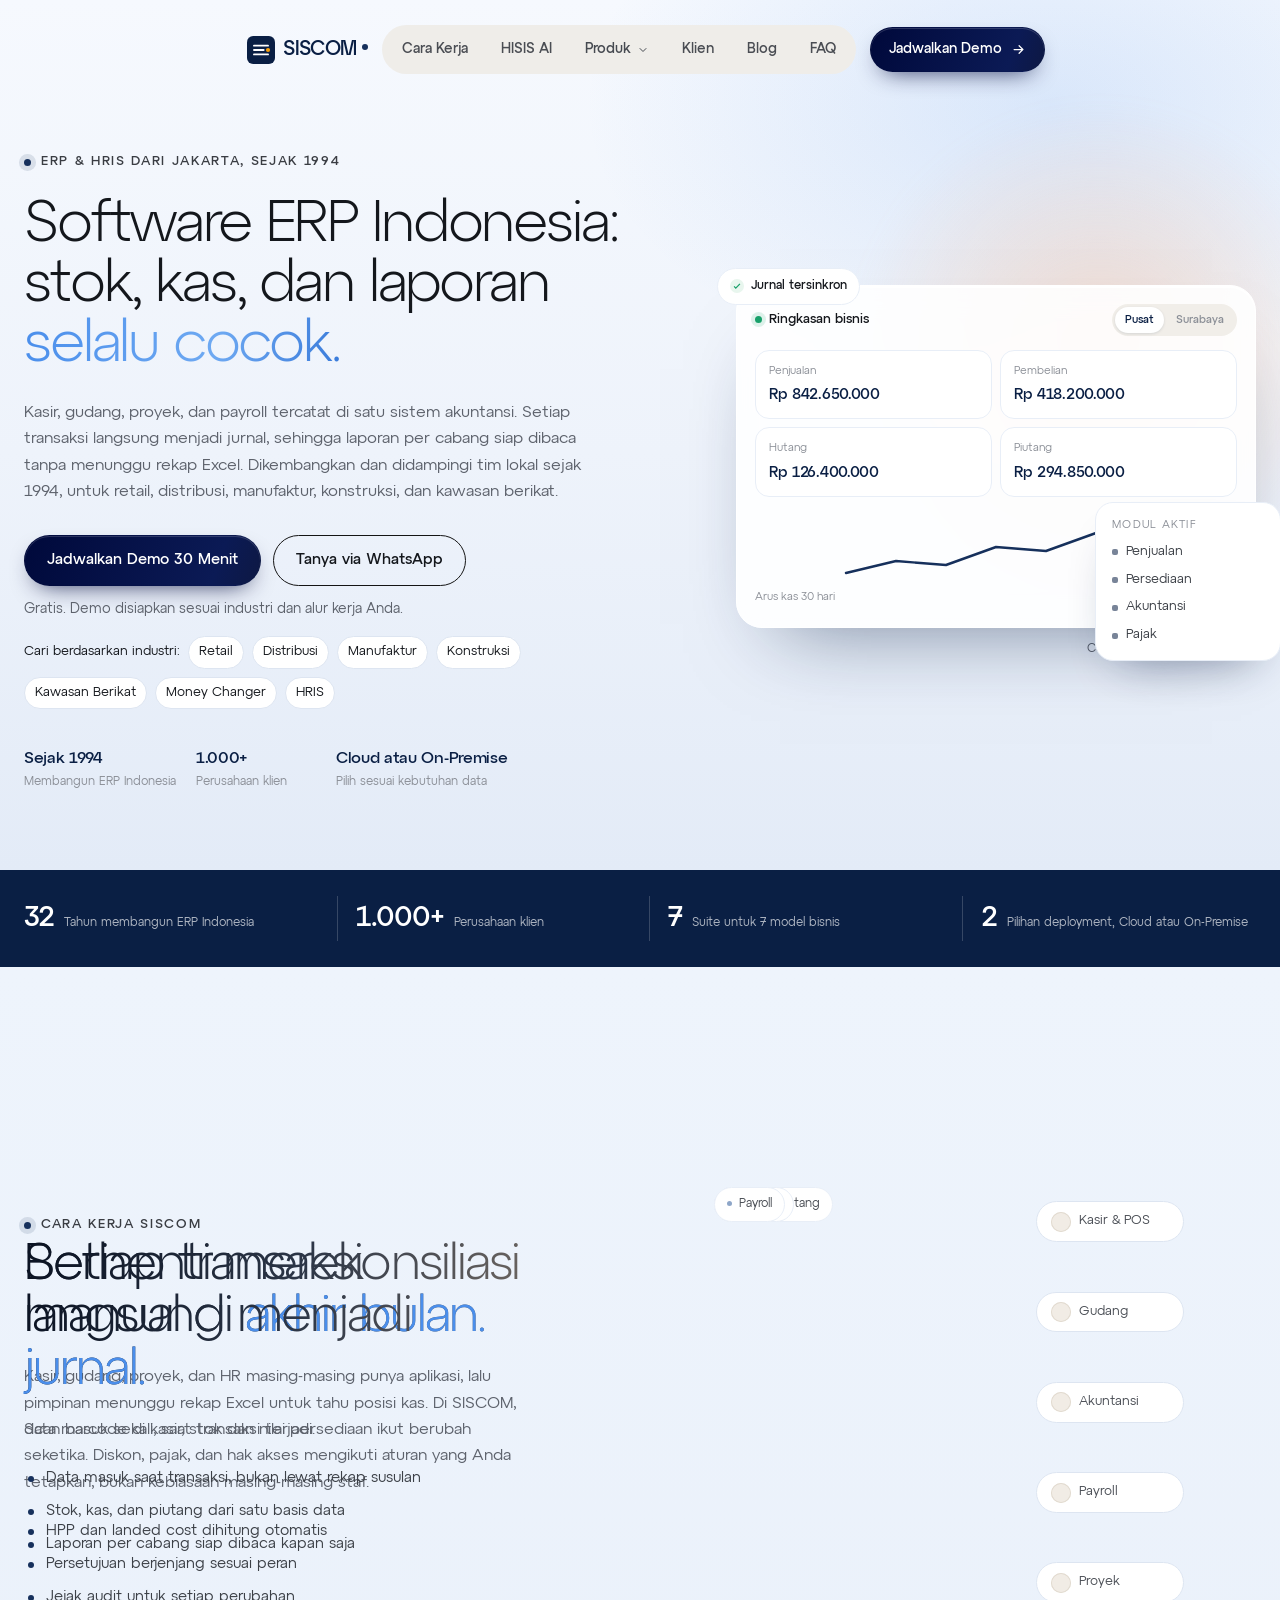
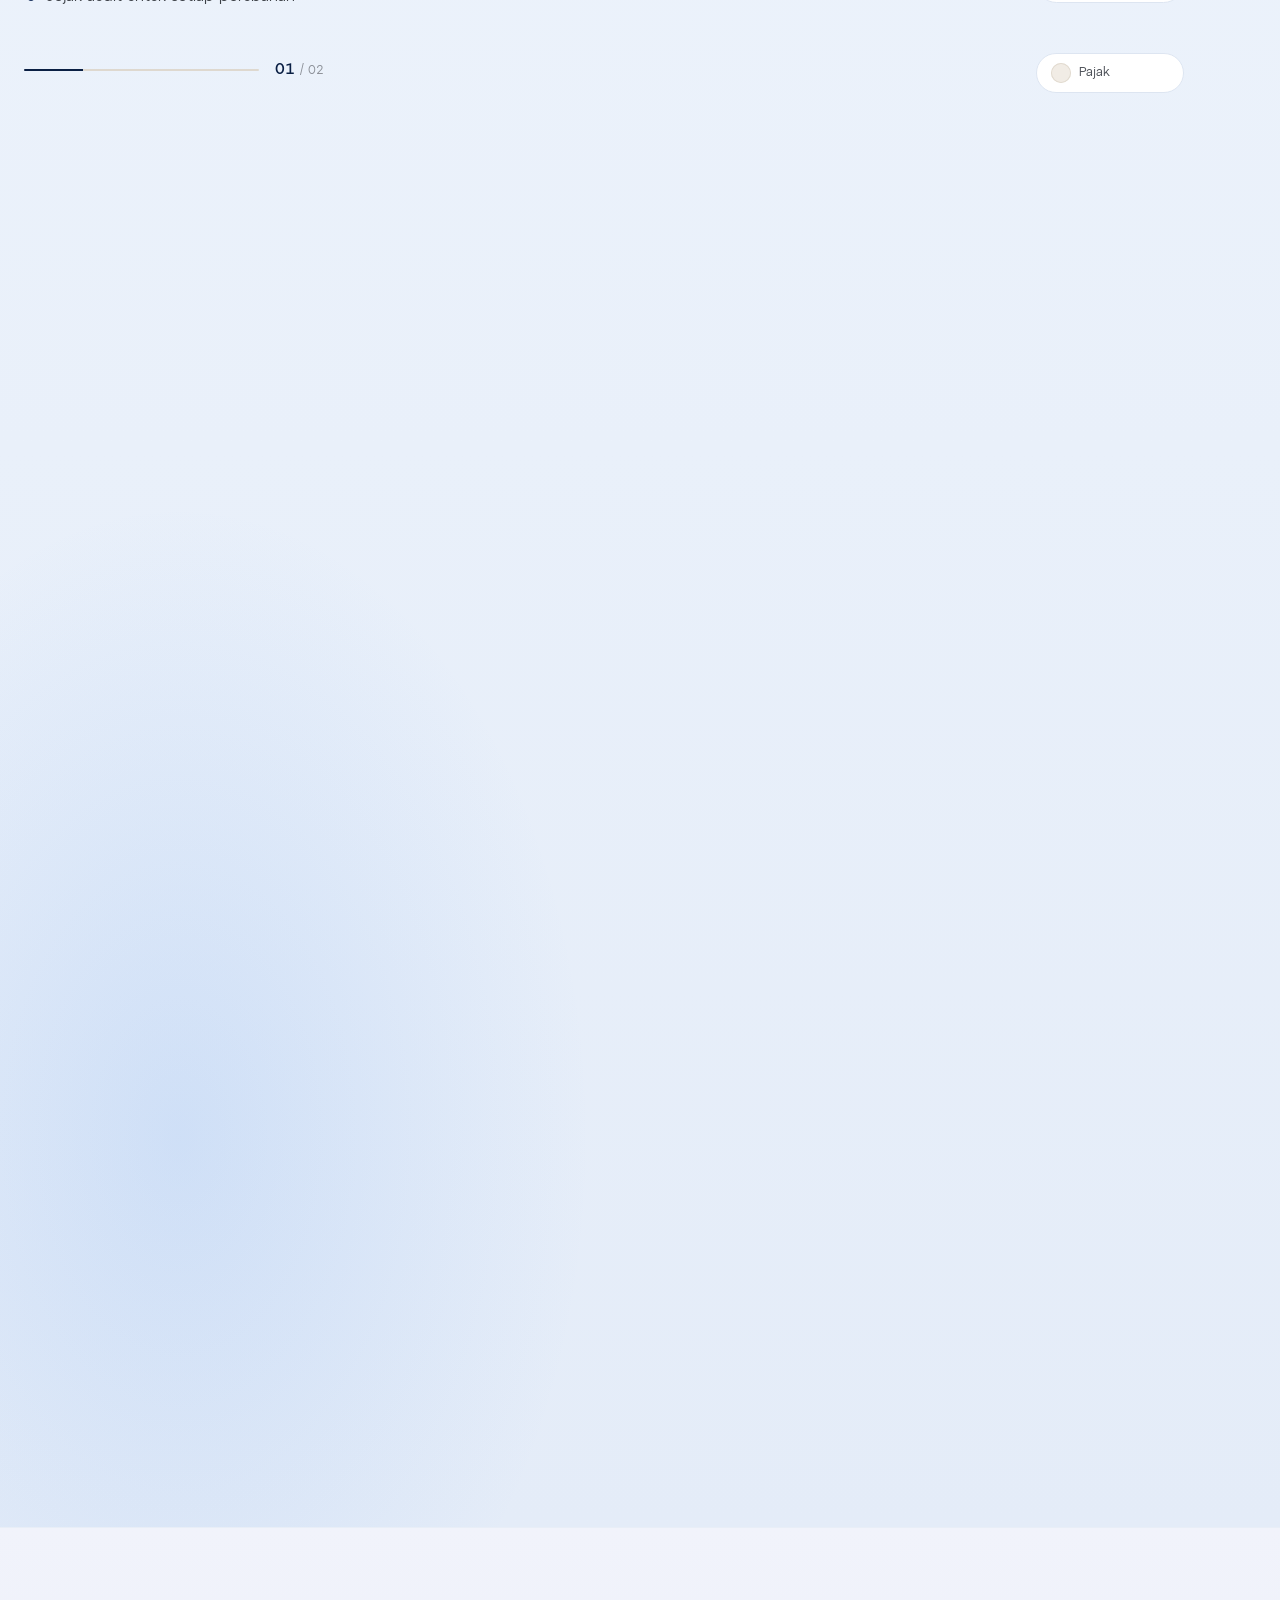
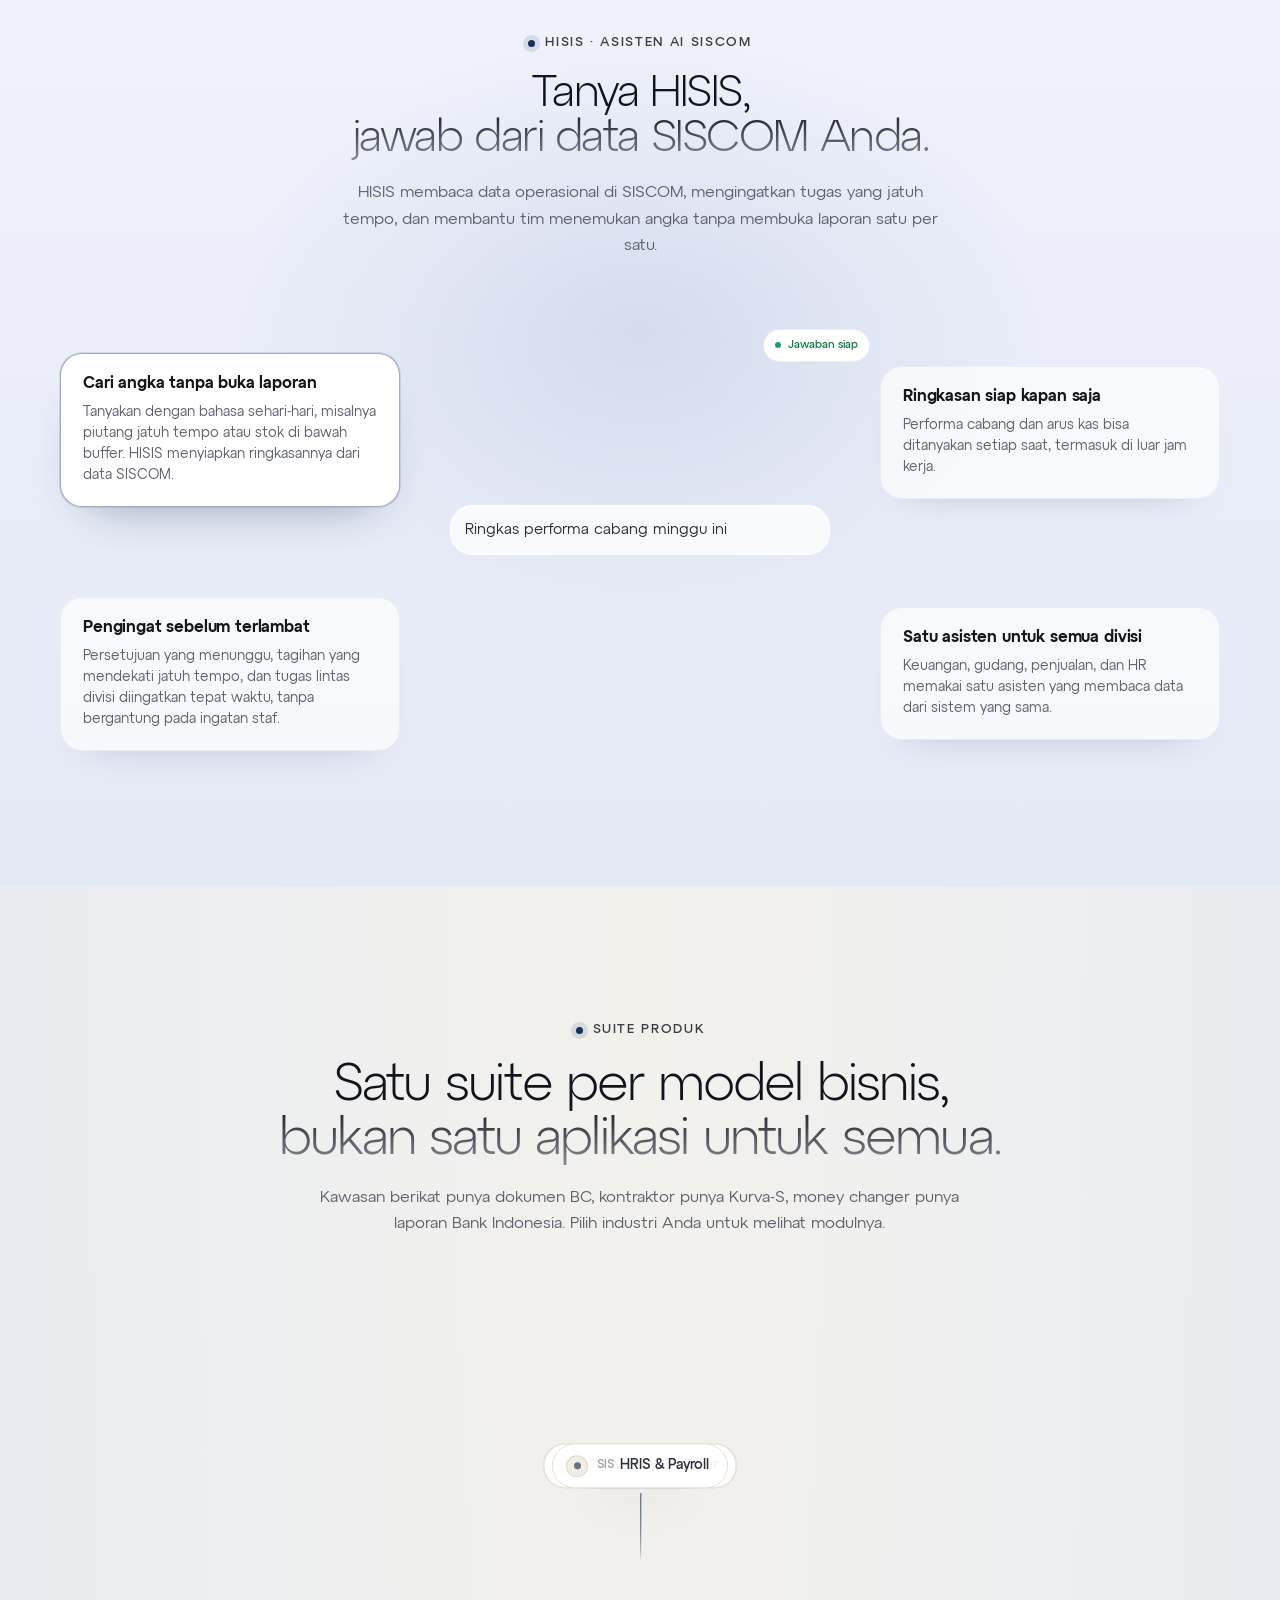
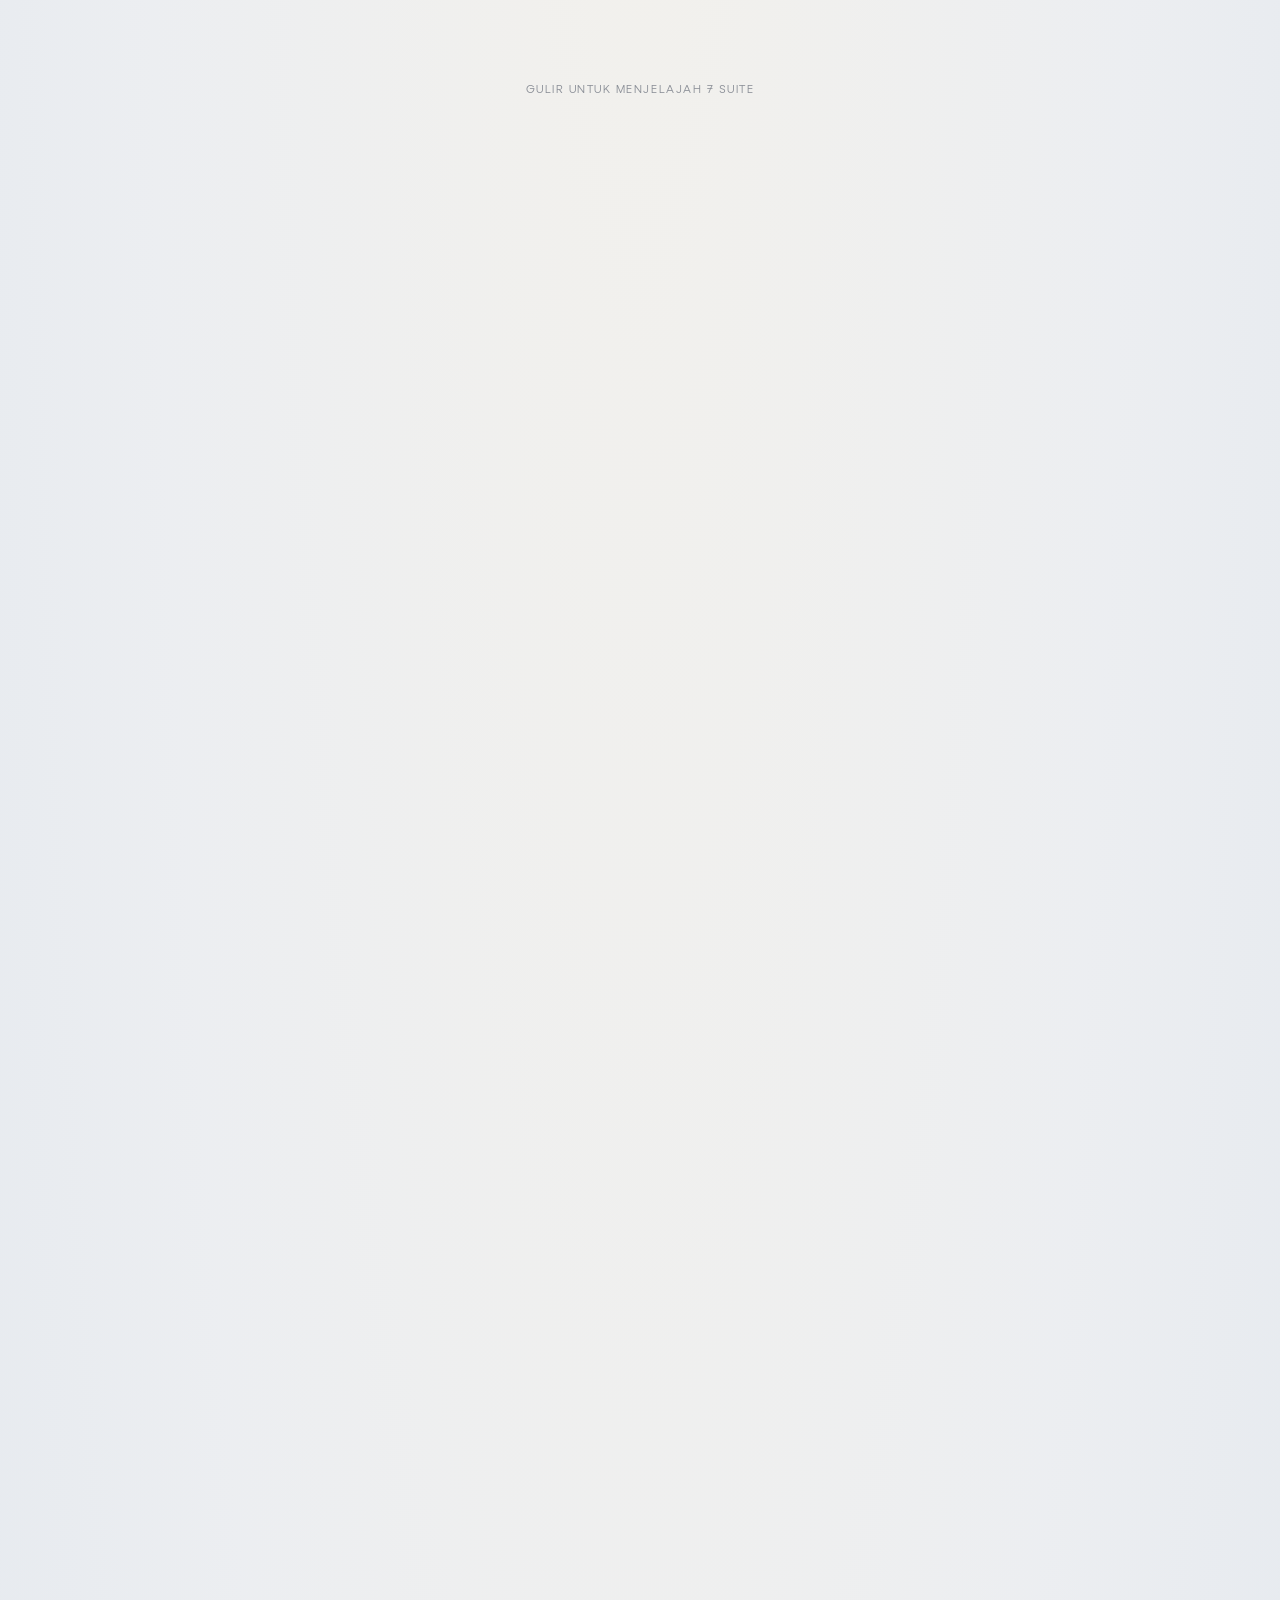
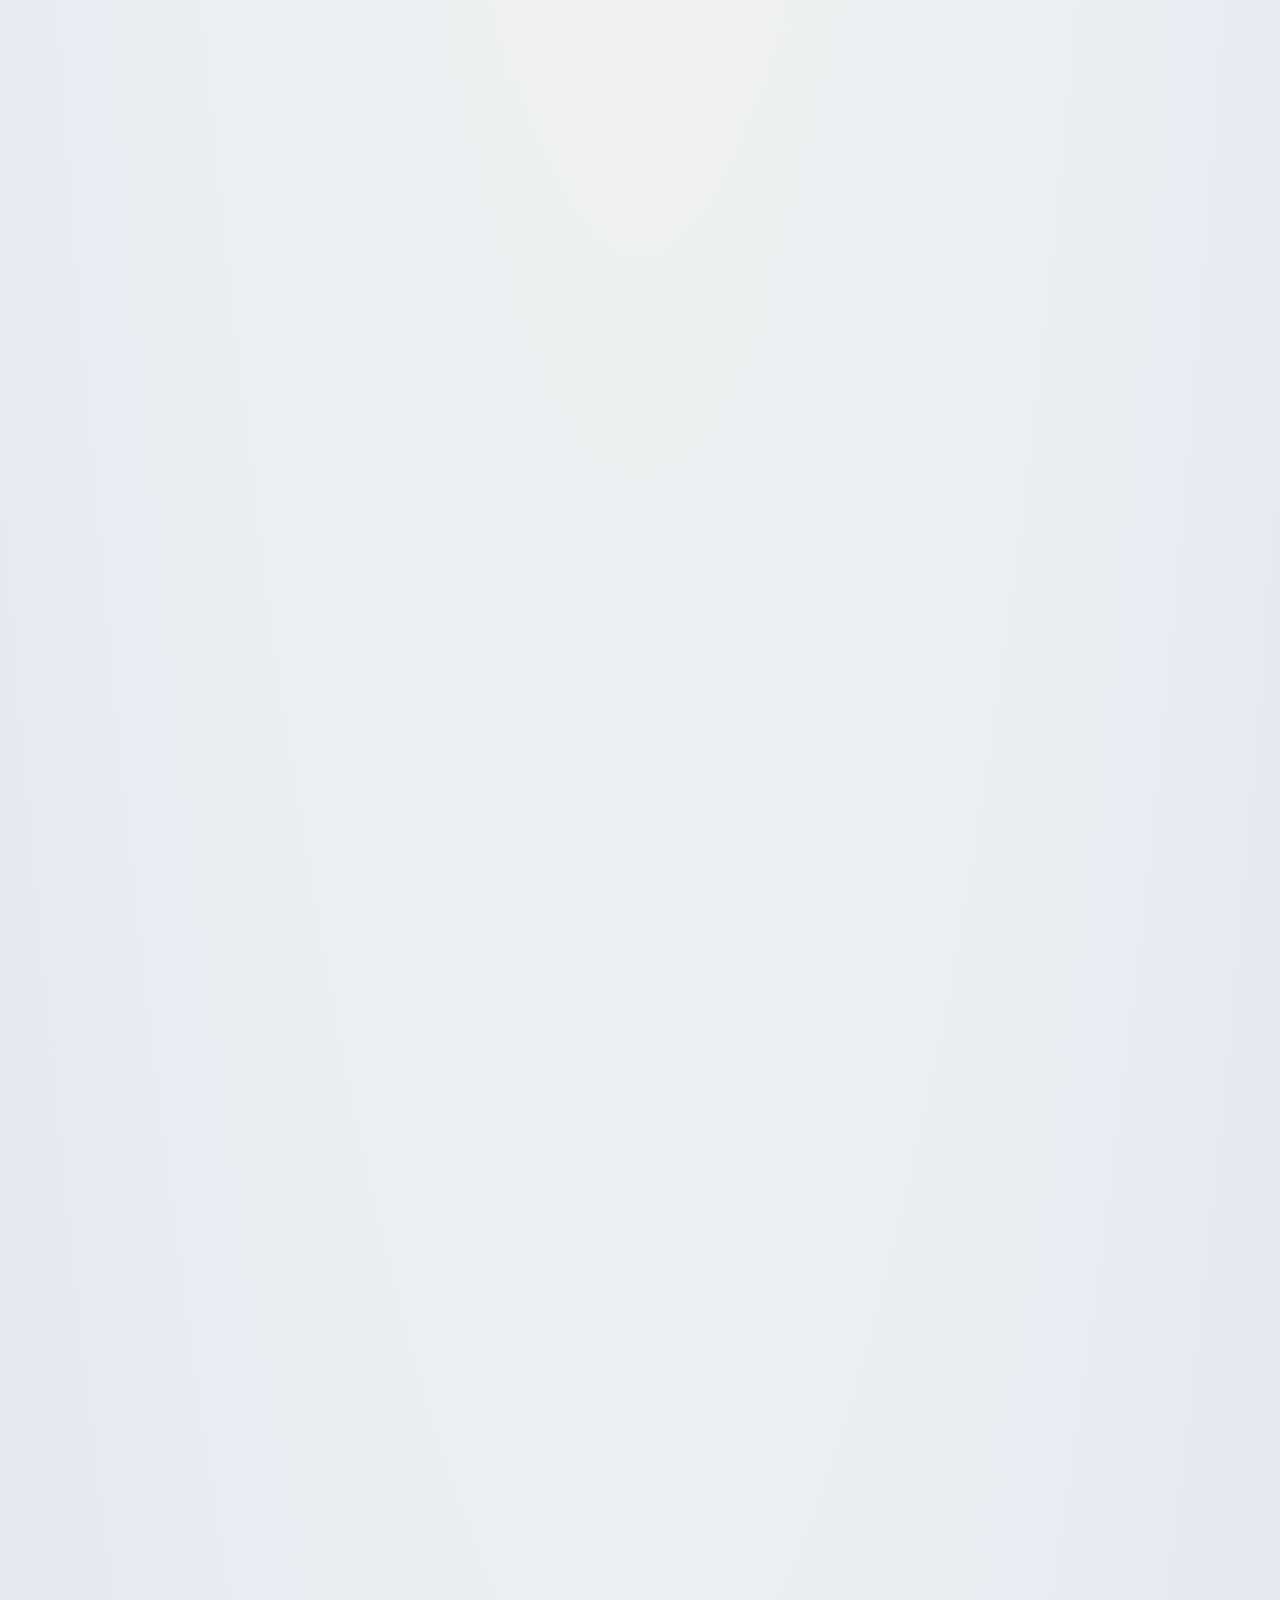
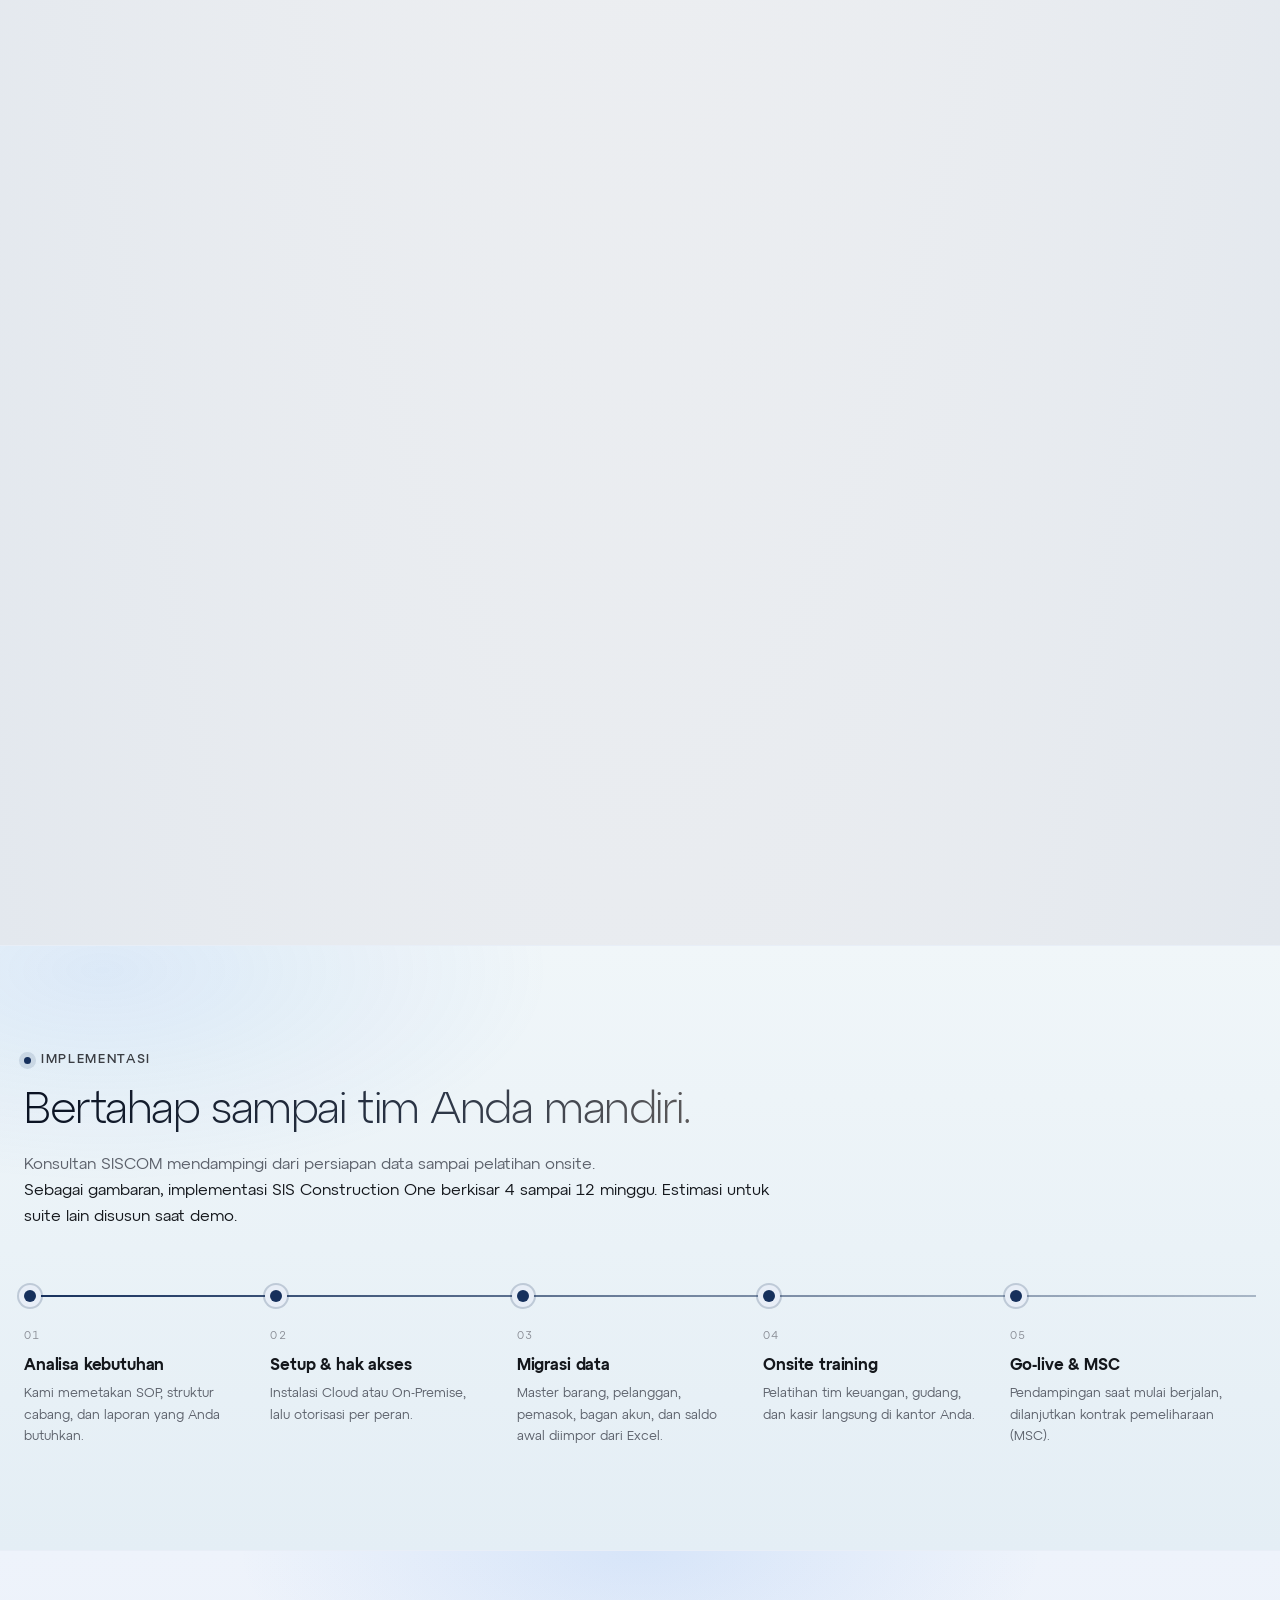
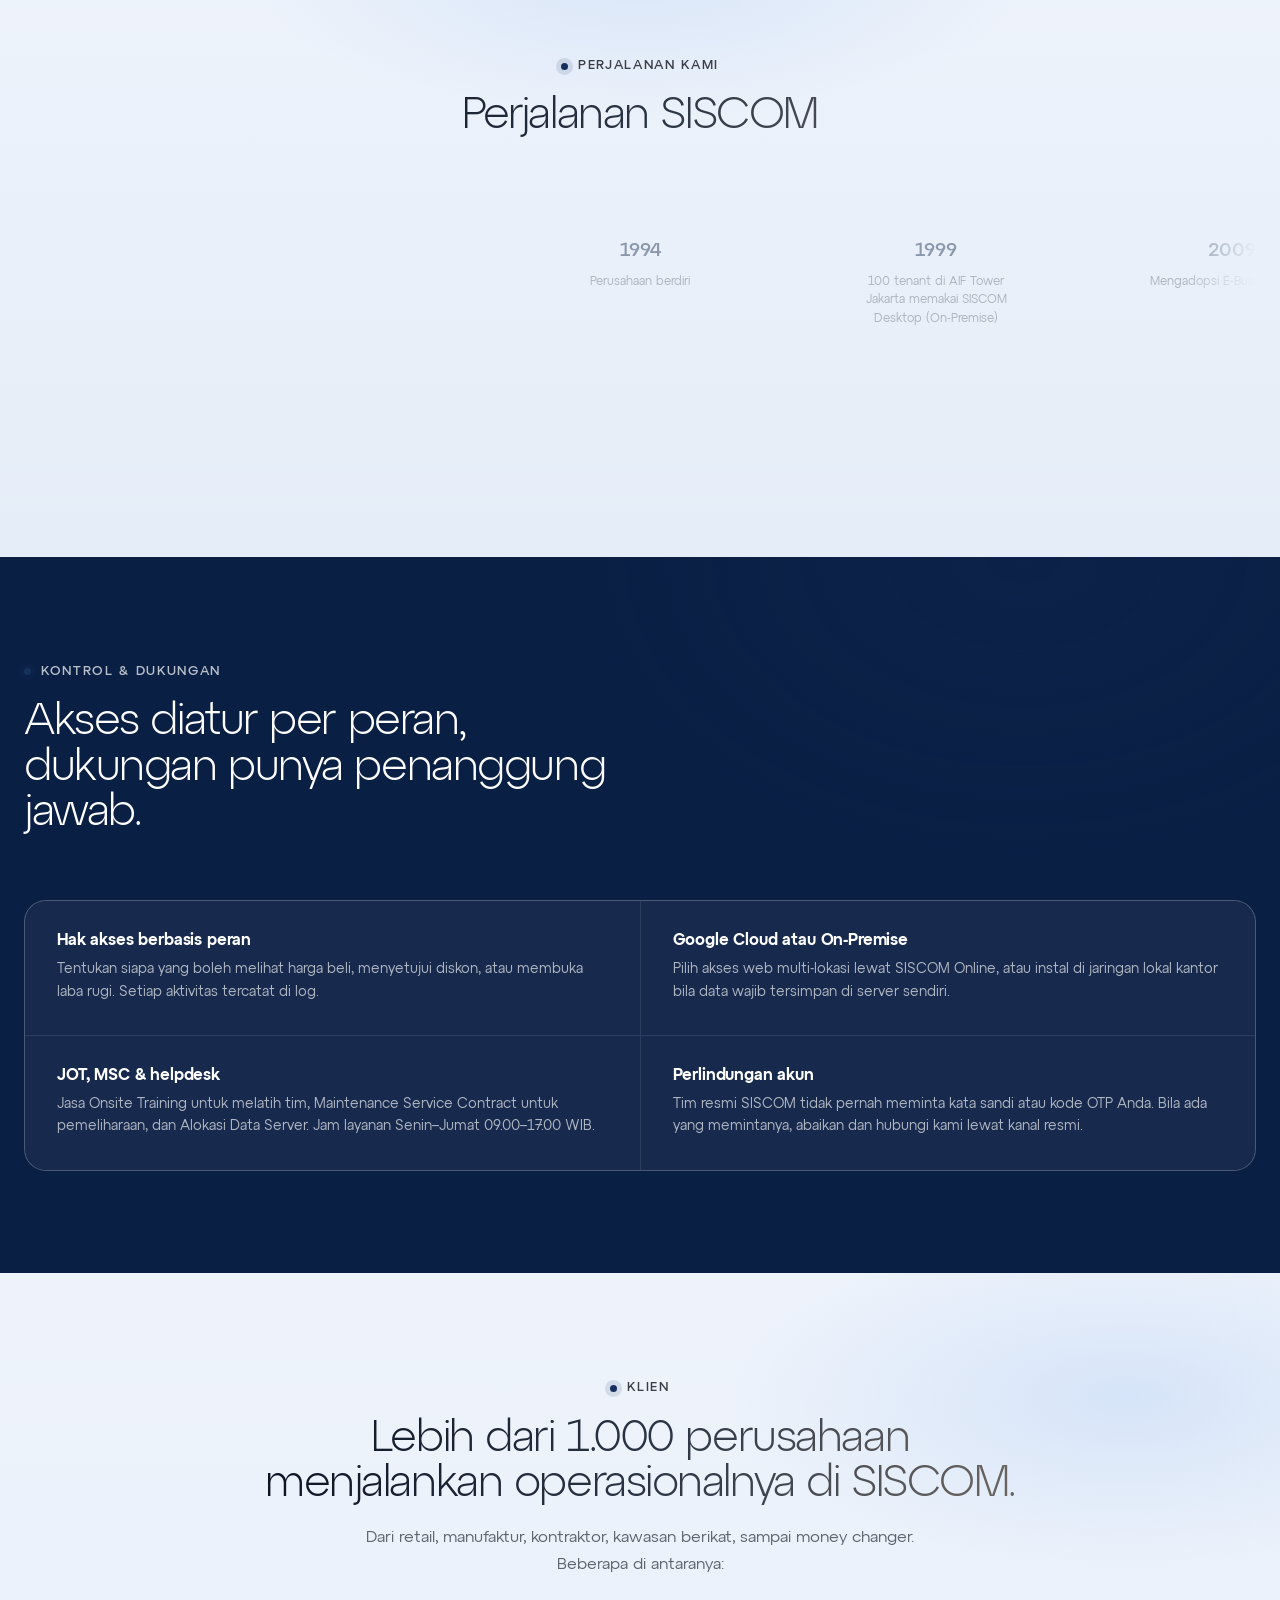
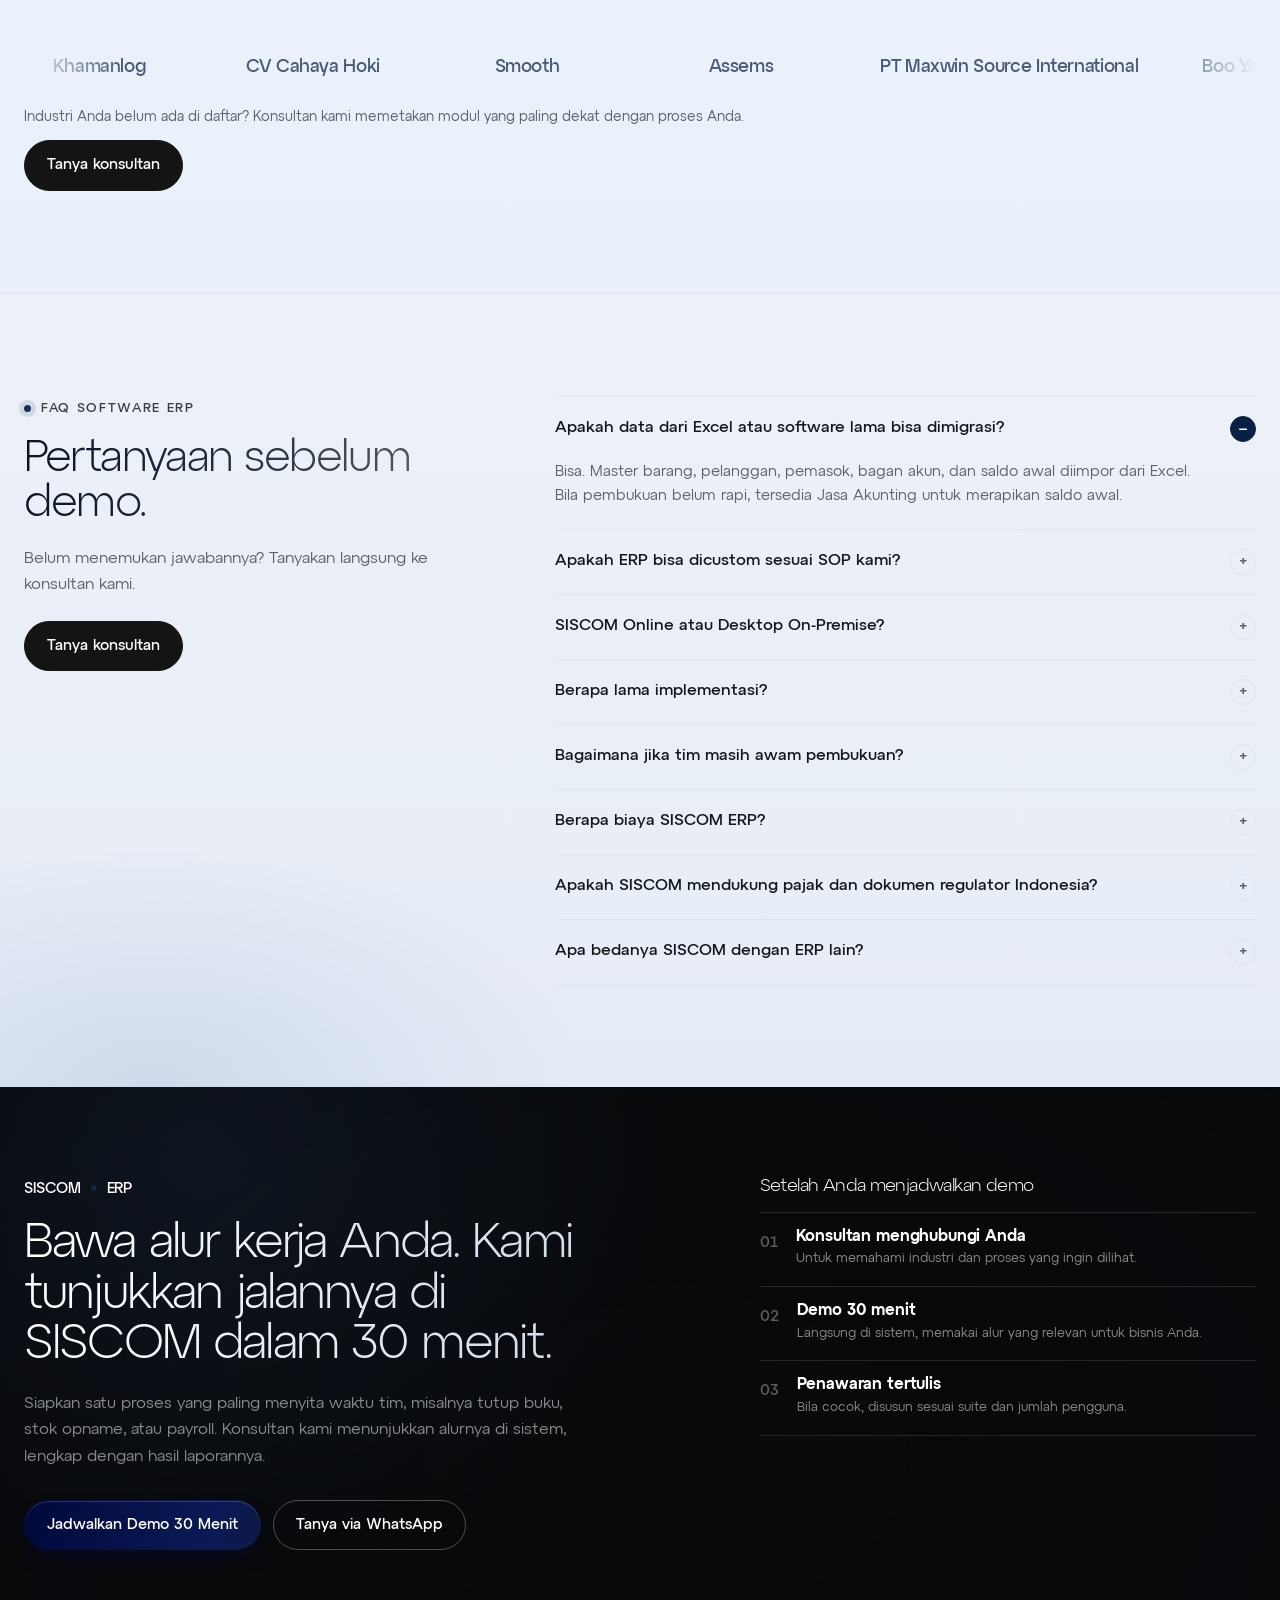
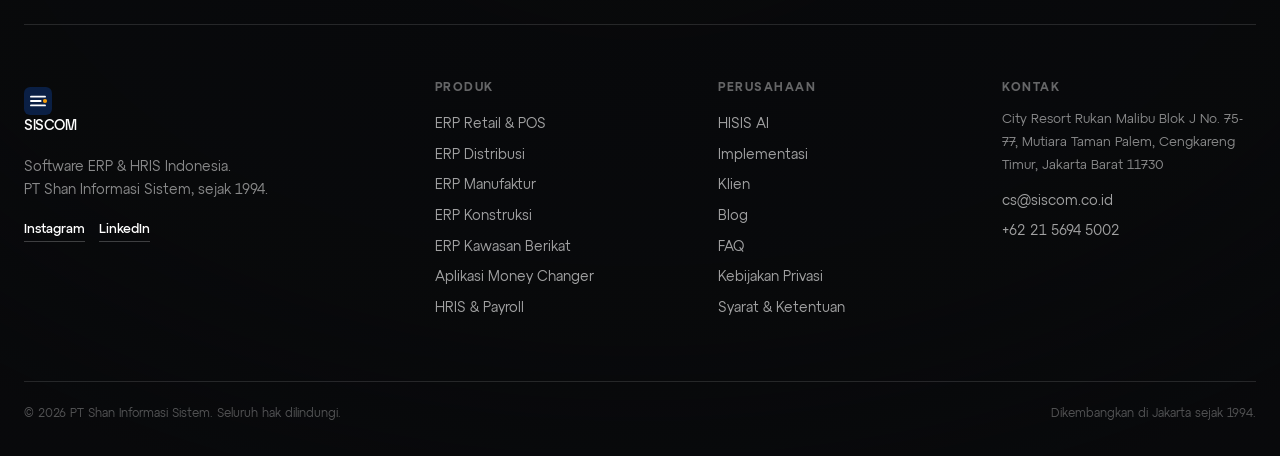
==== commit f1ba3f21: "Update landing page copy deck and SEO on Dev" ====
--- a/index.html
+++ b/index.html
@@ -1,1031 +1,150 @@
-<!doctype html>
-<html lang="id">
-  <head>
-    <meta charset="utf-8" />
-    <meta name="viewport" content="width=device-width,initial-scale=1" />
-    <title>SISCOM ERP: Software ERP &amp; HRIS Indonesia Sejak 1994</title>
-    <meta
-      name="description"
-      content="Software ERP dan HRIS Indonesia dari SISCOM sejak 1994. Retail, distribusi, manufaktur, konstruksi, kawasan berikat, valas, dan payroll. Jadwalkan demo."
-    />
-    <meta name="theme-color" content="#0a1f44" />
-    <link rel="canonical" href="https://siscom.co.id/" />
-    <meta property="og:type" content="website" />
-    <meta property="og:title" content="SISCOM ERP &amp; HRIS Indonesia" />
-    <meta property="og:url" content="https://siscom.co.id/" />
-    <meta
-      property="og:image"
-      content="https://siscom.co.id/assets/img/og.svg"
-    />
-    <link rel="icon" href="assets/img/logo.svg" type="image/svg+xml" />
-    <link rel="stylesheet" href="assets/css/style.css" />
-    <script type="application/ld+json">
-      {
-        "@context": "https://schema.org",
-        "@type": "Organization",
-        "name": "PT Shan Informasi Sistem (SISCOM)",
-        "url": "https://siscom.co.id/",
-        "foundingDate": "1994",
-        "email": "marketing@siscom.co.id",
-        "telephone": "+62-21-5694-5002",
-        "address": {
-          "@type": "PostalAddress",
-          "streetAddress": "City Resort Rukan Malibu Blok J No. 75-77, Mutiara Taman Palem, Cengkareng Timur",
-          "addressLocality": "Jakarta Barat",
-          "postalCode": "11730",
-          "addressCountry": "ID"
-        }
-      }
-    </script>
-    <script src="assets/js/three.min.js" defer></script>
-    <script src="assets/js/main.js" defer></script>
-    <script src="assets/js/footerlines.js" defer></script>
-  </head>
-  <body>
-    <a class="skip" href="#main">Lewati ke konten</a>
-
-    <header class="site-head" id="top">
-      <div class="nav-shell">
-        <a class="brand" href="#hero" aria-label="SISCOM ERP, kembali ke atas">
-          <img src="assets/img/logo.svg" alt="" width="28" height="28" />
-          <span class="brand-word">SISCOM</span><i class="brand-dot"></i>
-        </a>
-
-        <nav class="nav" id="nav" aria-label="Utama">
-          <span class="nav-ink" aria-hidden="true"></span>
-          <a href="#solusi">Solusi</a>
-          <a href="#hisis">HISIS</a>
-          <div class="nav-drop">
-            <button
-              class="nav-drop-btn"
-              type="button"
-              aria-expanded="false"
-              aria-controls="productMenu"
-            >
-              Produk
-              <svg viewBox="0 0 24 24" aria-hidden="true"><path d="m6 9 6 6 6-6" /></svg>
-            </button>
-            <div class="nav-drop-panel" id="productMenu">
-              <a href="product.html"><i class="d1"></i><span><b>SIS SmartPOS</b><small>Program POS &amp; Stock Control</small></span></a>
-              <a href="product.html"><i class="d2"></i><span><b>SIS Distribution Suite</b><small>Software Distribusi Terintegrasi</small></span></a>
-              <a href="product.html"><i class="d3"></i><span><b>SIS Manufacturing Suite</b><small>ERP Industri Manufaktur</small></span></a>
-              <a href="product.html"><i class="d4"></i><span><b>SIS Construction One</b><small>ERP Untuk Bidang Konstruksi</small></span></a>
-              <a href="product.html"><i class="d2"></i><span><b>SIS PusatBerikat</b><small>ERP IT Kawasan Berikat</small></span></a>
-              <a href="product.html"><i class="d3"></i><span><b>SIS ForexSuite</b><small>Aplikasi Valas Bank Indonesia</small></span></a>
-              <a href="product.html"><i class="d4"></i><span><b>SIS CoreHR</b><small>ERP Pengelolaan SDM</small></span></a>
-            </div>
-          </div>
-          <a href="#klien">Klien</a>
-          <a href="blog.html">Blog</a>
-          <a href="faq.html">FAQ</a>
-        </nav>
-
-        <div class="nav-actions">
-          <a class="btn btn-a nav-cta" href="demo.html">
-            <span class="cta-full">Jadwalkan Demo</span
-            ><span class="cta-short">Demo</span>
-            <svg viewBox="0 0 24 24" aria-hidden="true">
-              <path d="M5 12h14M13 6l6 6-6 6" />
-            </svg>
-          </a>
-          <button
-            class="burger"
-            id="burger"
-            type="button"
-            aria-label="Buka menu"
-            aria-expanded="false"
-            aria-controls="drawer"
-          >
-            <span></span><span></span><span></span>
-          </button>
-        </div>
-      </div>
-    </header>
-
-    <div class="drawer" id="drawer" aria-hidden="true">
-      <div class="drawer-top">
-        <span class="drawer-label">Menu</span>
-        <button
-          class="burger close"
-          id="close"
-          type="button"
-          aria-label="Tutup menu"
-        >
-          <span></span><span></span>
-        </button>
-      </div>
-      <nav aria-label="Menu seluler">
-        <a href="#solusi">Solusi</a>
-        <a href="#hisis">HISIS</a>
-        <a href="#produk">Produk</a>
-        <a href="#proses">Implementasi</a>
-        <a href="#klien">Klien</a>
-        <a href="blog.html">Blog</a>
-        <a href="faq.html">FAQ</a>
-      </nav>
-      <a class="btn btn-a drawer-cta" href="demo.html"
-        >Jadwalkan Demo 30 Menit</a
-      >
-      <p class="drawer-note">
-        Konsultan SISCOM siap membantu, Senin–Jumat 09.00–17.00 WIB.
-      </p>
-    </div>
-
-    <main id="main">
-      <!-- 1. HERO (homebase ala SaaSez) -->
-      <section class="hero" id="hero">
-        <canvas id="scene" aria-hidden="true"></canvas>
-        <div class="hero-glow" aria-hidden="true"></div>
-        <div class="wrap hero-grid">
-          <div class="hero-copy">
-            <p class="eyebrow"><i></i>SISCOM ERP · Sejak 1994</p>
-            <h1>
-              Stok, kas, dan laporan Anda memakai
-              <span class="grad-text">angka yang sama.</span>
-            </h1>
-            <p class="lead">
-              SISCOM menyatukan POS retail, gudang distribusi, HPP manufaktur,
-              RAB konstruksi, kawasan berikat, dan payroll dalam satu sistem
-              akuntansi untuk bisnis Indonesia. Dipercaya sejak 1994.
-            </p>
-            <div class="cta-row">
-              <a class="btn btn-a" href="demo.html">Jadwalkan Demo 30 Menit</a>
-              <a
-                class="btn btn-line"
-                data-wa="Halo Tim SISCOM, saya ingin diskusi kebutuhan ERP."
-                href="#"
-                >Chat WhatsApp</a
-              >
-            </div>
-            <div class="trust">
-              <div class="faces" aria-hidden="true">
-                <span>AR</span><span>DW</span><span>NS</span>
-              </div>
-              <div class="trust-item">
-                <b>1.000+</b><small>Perusahaan klien</small>
-              </div>
-              <div class="trust-sep" aria-hidden="true"></div>
-              <div class="trust-item rating">
-                <b
-                  ><svg viewBox="0 0 24 24" aria-hidden="true">
-                    <path
-                      d="m12 3 2.7 5.9 6.3.8-4.6 4.4 1.2 6.4-5.6-3.1-5.6 3.1 1.2-6.4L3 9.7l6.3-.8Z"
-                    /></svg
-                  >4.8/5</b
-                ><small>10.000+ review</small>
-              </div>
-            </div>
-          </div>
-
-          <div class="hero-stage">
-            <div class="dash" aria-label="Contoh tampilan dasbor">
-              <div class="dash-head">
-                <span class="dash-title"
-                  ><i class="live"></i>Bisnis Overview</span
-                >
-                <div class="sw" role="group" aria-label="Pilih cabang">
-                  <button type="button" aria-pressed="true" data-b="0">
-                    Pusat</button
-                  ><button type="button" aria-pressed="false" data-b="1">
-                    Surabaya
-                  </button>
-                </div>
-              </div>
-              <div class="kpis">
-                <div class="kpi">
-                  <small>Penjualan</small><b id="k0">Rp 842.650.000</b>
-                </div>
-                <div class="kpi">
-                  <small>Pembelian</small><b id="k1">Rp 418.200.000</b>
-                </div>
-                <div class="kpi">
-                  <small>Hutang</small><b id="k2">Rp 126.400.000</b>
-                </div>
-                <div class="kpi">
-                  <small>Piutang</small><b id="k3">Rp 294.850.000</b>
-                </div>
-              </div>
-              <svg class="spark" viewBox="0 0 308 74" aria-hidden="true">
-                <path
-                  id="spark"
-                  d="M4 64L54 52L104 56L154 38L204 42L254 24L304 14"
-                  fill="none"
-                  stroke="currentColor"
-                  stroke-width="2.4"
-                  stroke-linecap="round"
-                  stroke-linejoin="round"
-                />
-              </svg>
-              <div class="dash-foot">
-                <span>Arus kas 30 hari</span
-                ><span class="chip-ok">Real-time</span>
-              </div>
-
-              <div class="float-card" aria-hidden="true">
-                <p class="float-label">Modul aktif</p>
-                <ul>
-                  <li><i></i>Keuangan</li>
-                  <li><i></i>Akunting</li>
-                  <li><i></i>Persediaan</li>
-                  <li><i></i>Bantuan</li>
-                </ul>
-              </div>
-              <div class="float-badge" aria-hidden="true">
-                <svg viewBox="0 0 24 24"><path d="m5 13 4 4L19 7" /></svg>
-                Jurnal tersinkron
-              </div>
-            </div>
-          </div>
-        </div>
-      </section>
-
-      <!-- stats -->
-      <div class="stats">
-        <div class="wrap stats-grid">
-          <div><b data-n="1994" data-plain>0</b><span>Tahun berdiri</span></div>
-          <div>
-            <b data-n="1000" data-suf="+">0</b><span>Perusahaan klien</span>
-          </div>
-          <div><b data-n="7">0</b><span>Suite produk siap pakai</span></div>
-          <div><b data-n="9">0</b><span>Modul ERP Konstruksi</span></div>
-        </div>
-      </div>
-
-      <!-- 2. SCROLL STORY ala Kivo -->
-      <section class="story" id="solusi" aria-label="Dari data ke keputusan">
-        <div class="story-sticky">
-          <div class="wrap story-grid">
-            <div class="story-copy">
-              <p class="eyebrow"><i></i>Dari data ke keputusan</p>
-              <div class="story-slides">
-                <article class="story-slide is-active" data-step="0">
-                  <h2 class="big">
-                    Berhenti merekonsiliasi manual di
-                    <span class="muted">akhir bulan.</span>
-                  </h2>
-                  <p class="lead">
-                    Saat kasir, gudang, proyek, dan HR memakai aplikasi
-                    terpisah, pimpinan menunggu rekap Excel. SISCOM menyatukan
-                    data saat transaksi terjadi.
-                  </p>
-                  <ul class="story-list">
-                    <li>Data dari transaksi, bukan rekap susulan</li>
-                    <li>Stok, kas, dan piutang dalam satu basis data</li>
-                    <li>Laporan siap dibaca per cabang</li>
-                  </ul>
-                </article>
-
-                <article class="story-slide" data-step="1">
-                  <h2 class="big">
-                    Setiap transaksi langsung menjadi
-                    <span class="muted">jurnal.</span>
-                  </h2>
-                  <p class="lead">
-                    Transaksi barcode di kasir memperbarui saldo stok dan nilai
-                    persediaan seketika. Diskon, pajak, dan hak akses mengikuti
-                    aturan yang Anda tetapkan.
-                  </p>
-                  <ul class="story-list">
-                    <li>HPP dan landed cost dihitung otomatis</li>
-                    <li>Persetujuan berjenjang sesuai peran</li>
-                    <li>Jejak audit untuk setiap perubahan</li>
-                  </ul>
-                </article>
-              </div>
-
-              <div class="story-foot">
-                <div class="story-rail" aria-hidden="true"><i></i></div>
-                <p class="story-count"><b>01</b><span>/ 02</span></p>
-              </div>
-            </div>
-
-            <div class="story-stage">
-              <div class="vis vis-a is-active" aria-hidden="true">
-                <div class="orbit-rings"><i></i><i></i><i></i></div>
-                <div class="orbit-stage">
-                  <div class="orbit-globe">
-                    <canvas id="orbA"></canvas>
-                    <img class="orb-mark" src="assets/img/sis-mark.png" alt="" />
-                  </div>
-                  <svg
-                    class="orbit-lines"
-                    viewBox="0 0 100 100"
-                    preserveAspectRatio="none"
-                  >
-                    <g class="orbit-path" data-i="0">
-                      <path d="M25 30 C19 22 16 15 6 10" />
-                      <circle cx="25" cy="30" r="0.65" />
-                    </g>
-                    <g class="orbit-path" data-i="1">
-                      <path d="M75 30 C83 25 89 19 94 16" />
-                      <circle cx="75" cy="30" r="0.65" />
-                    </g>
-                    <g class="orbit-path" data-i="2">
-                      <path d="M24 64 C17 69 12 75 5 79" />
-                      <circle cx="24" cy="64" r="0.65" />
-                    </g>
-                    <g class="orbit-path" data-i="3">
-                      <path d="M74 66 C82 72 88 78 95 82" />
-                      <circle cx="74" cy="66" r="0.65" />
-                    </g>
-                    <g class="orbit-path" data-i="4">
-                      <path d="M78 50 C85 51 90 52 95 53" />
-                      <circle cx="78" cy="50" r="0.65" />
-                    </g>
-                  </svg>
-                  <span class="orbit-chip c1">Kartu stok</span>
-                  <span class="orbit-chip c2">Landed cost</span>
-                  <span class="orbit-chip c3">Harga beli</span>
-                  <span class="orbit-chip c4">Kurva-S</span>
-                  <span class="orbit-chip c5">Payroll</span>
-                </div>
-              </div>
-
-              <div class="vis vis-b" aria-hidden="true">
-                <div class="sys-wrap">
-                  <div class="sys-sphere">
-                    <canvas id="orbB"></canvas>
-                    <img class="orb-mark" src="assets/img/sis-mark.png" alt="" />
-                  </div>
-                  <svg
-                    class="sys-lines"
-                    viewBox="0 0 470 540"
-                    preserveAspectRatio="none"
-                  >
-                    <g class="sys-path" data-i="0">
-                      <path
-                        d="M208 246 C250 246 244 84 300 84"
-                        vector-effect="non-scaling-stroke"
-                      />
-                      <circle cx="208" cy="246" r="3" />
-                    </g>
-                    <g class="sys-path" data-i="1">
-                      <path
-                        d="M208 250 C258 250 252 162 300 162"
-                        vector-effect="non-scaling-stroke"
-                      />
-                      <circle cx="208" cy="250" r="3" />
-                    </g>
-                    <g class="sys-path" data-i="2">
-                      <path
-                        d="M208 254 C258 254 252 240 300 240"
-                        vector-effect="non-scaling-stroke"
-                      />
-                      <circle cx="208" cy="254" r="3" />
-                    </g>
-                    <g class="sys-path" data-i="3">
-                      <path
-                        d="M208 258 C258 258 252 318 300 318"
-                        vector-effect="non-scaling-stroke"
-                      />
-                      <circle cx="208" cy="258" r="3" />
-                    </g>
-                    <g class="sys-path" data-i="4">
-                      <path
-                        d="M208 262 C250 262 244 396 300 396"
-                        vector-effect="non-scaling-stroke"
-                      />
-                      <circle cx="208" cy="262" r="3" />
-                    </g>
-                    <g class="sys-path" data-i="5">
-                      <path
-                        d="M208 266 C250 266 244 474 300 474"
-                        vector-effect="non-scaling-stroke"
-                      />
-                      <circle cx="208" cy="266" r="3" />
-                    </g>
-                  </svg>
-                  <ul class="sys-list">
-                    <li class="sys-pill" data-i="0">
-                      <span>Kasir &amp; POS</span>
-                      <small class="sys-badge">Transaksi tersinkron</small>
-                    </li>
-                    <li class="sys-pill" data-i="1">
-                      <span>Gudang</span>
-                      <small class="sys-badge">Stok diperbarui</small>
-                    </li>
-                    <li class="sys-pill" data-i="2">
-                      <span>Akuntansi</span>
-                      <small class="sys-badge">Jurnal dibuat</small>
-                    </li>
-                    <li class="sys-pill" data-i="3">
-                      <span>Payroll</span>
-                      <small class="sys-badge">Slip gaji siap</small>
-                    </li>
-                    <li class="sys-pill" data-i="4">
-                      <span>Proyek</span>
-                      <small class="sys-badge">Progres tersinkron</small>
-                    </li>
-                    <li class="sys-pill" data-i="5">
-                      <span>Pajak</span>
-                      <small class="sys-badge">Faktur pajak terbit</small>
-                    </li>
-                  </ul>
-                  <p class="sys-caption">
-                    <b>Gudang</b><span> · Stok diperbarui</span>
-                  </p>
-                </div>
-              </div>
-            </div>
-          </div>
-        </div>
-      </section>
-
-      <!-- 3. HISIS ala "Agents Built for How People Really Need" -->
-      <section class="hisis" id="hisis">
-        <div class="wrap">
-          <div class="sec-head center">
-            <p class="eyebrow"><i></i>HISIS by SISCOM</p>
-            <h2 class="grad-title">
-              HISIS by SISCOM<br />untuk Produktivitas Maksimal.
-            </h2>
-            <p class="lead center">
-              HISIS membaca data operasional SISCOM, memberi peringatan tepat
-              waktu, dan membantu tim menyelesaikan pekerjaan lintas fungsi.
-            </p>
-          </div>
-
-          <div class="agents-stage">
-            <div class="agents-orb">
-              <div class="bot-dome" aria-hidden="true">
-                <div class="bot-rings"><i></i><i></i></div>
-                <span class="portal-pod l"></span
-                ><span class="portal-pod r"></span>
-                <div class="mascot-fly">
-                  <img class="mascot-img" src="maskot.png" alt="" />
-                </div>
-                <div class="mascot-stage">
-                  <span class="mascot-stage-glow"></span>
-                  <span class="mascot-stage-base"></span>
-                </div>
-              </div>
-              <div class="agent-prompt">
-                <p>
-                  <span class="prompt-text"
-                    >Ringkas performa cabang minggu ini</span
-                  ><span class="caret" aria-hidden="true"></span>
-                </p>
-                <div class="prompt-tools" aria-hidden="true">
-                  <svg viewBox="0 0 24 24">
-                    <circle cx="11" cy="11" r="7" />
-                    <path d="m20 20-3.5-3.5" />
-                  </svg>
-                  <svg viewBox="0 0 24 24">
-                    <path d="M12 4v10M8 8v6M16 8v6M4 11v2M20 11v2" />
-                  </svg>
-                  <span class="prompt-send">
-                    <svg viewBox="0 0 24 24">
-                      <path d="M12 19V5M6 11l6-6 6 6" />
-                    </svg>
-                  </span>
-                </div>
-              </div>
-              <span class="agent-chip ok"><i></i>Insight siap</span>
-            </div>
-
-            <div class="agent-cards" id="agentCards">
-              <article class="agent-card is-on" data-card="0">
-                <div class="agent-ico">
-                  <svg viewBox="0 0 24 24">
-                    <path
-                      d="M4 15a4 4 0 0 0 4 4h8a4 4 0 0 0 .6-8A5.5 5.5 0 0 0 6 9.5 4 4 0 0 0 4 15Z"
-                    />
-                    <path d="M9 14l2 2 4-4" />
-                  </svg>
-                </div>
-                <h3>Percepat Proses Bisnis</h3>
-                <p>
-                  Ubah data yang kompleks menjadi insight yang jelas dan cepat,
-                  langsung ditindaklanjuti untuk meningkatkan performa.
-                </p>
-              </article>
-              <article class="agent-card" data-card="1">
-                <div class="agent-ico">
-                  <svg viewBox="0 0 24 24">
-                    <path d="M6 8a6 6 0 0 1 12 0c0 7 3 8 3 8H3s3-1 3-8" />
-                    <path d="M10 20a2 2 0 0 0 4 0" />
-                  </svg>
-                </div>
-                <h3>Notifikasi untuk Tugas Penting</h3>
-                <p>
-                  HISIS memastikan tidak ada yang terlewat melalui pengingat
-                  cerdas, notifikasi real-time, serta pelacakan alur kerja yang
-                  terintegrasi.
-                </p>
-              </article>
-              <article class="agent-card" data-card="2">
-                <div class="agent-ico">
-                  <svg viewBox="0 0 24 24">
-                    <path d="M4 19V9M10 19V5M16 19v-7M22 19H2" />
-                  </svg>
-                </div>
-                <h3>Asisten Analisis Pribadi Anda</h3>
-                <p>
-                  HISIS menyediakan data selama 24/7 dan memberikan insight,
-                  prediksi, serta rekomendasi untuk mendukung pengambilan
-                  keputusan yang lebih cerdas.
-                </p>
-              </article>
-              <article class="agent-card" data-card="3">
-                <div class="agent-ico">
-                  <svg viewBox="0 0 24 24">
-                    <circle cx="12" cy="12" r="3" />
-                    <path
-                      d="M12 2v4M12 18v4M2 12h4M18 12h4M5 5l3 3M16 16l3 3M19 5l-3 3M8 16l-3 3"
-                    />
-                  </svg>
-                </div>
-                <h3>Asisten Multi-Fungsi</h3>
-                <p>
-                  Sebagai asisten cerdas, HISIS membantu mengoptimalkan workflow
-                  dan secara proaktif menyelesaikan berbagai permasalahan di
-                  seluruh fungsi bisnis.
-                </p>
-              </article>
-            </div>
-          </div>
-        </div>
-      </section>
-
-      <!-- 4. PRODUK ala "Purpose-Built for the Complexity of Your Domain" -->
-      <section class="domains" id="produk">
-        <div class="dom-stage">
-          <div class="dom-bgs" aria-hidden="true">
-            <span class="dom-bg on"></span><span class="dom-bg"></span>
-            <span class="dom-bg"></span><span class="dom-bg"></span>
-          </div>
-          <canvas id="fieldC" class="field-c" aria-hidden="true"></canvas>
-          <div class="wrap dom-inner">
-            <div class="dom-intro">
-              <div class="sec-head center">
-                <p class="eyebrow"><i></i>Produk</p>
-                <h2 class="grad-title">
-                  Pilih suite yang dibuat<br />untuk model bisnis Anda.
-                </h2>
-                <p class="lead center">
-                  Setiap industri punya aturan main berbeda. Pilih kategori
-                  untuk melihat cakupan modulnya.
-                </p>
-              </div>
-
-              <div class="dom-field">
-                <div class="dom-globe"><canvas id="globeC"></canvas></div>
-                <div class="domain-pills" id="domainPills"></div>
-              </div>
-
-              <p class="dom-hint">Gulir untuk melihat tiap suite</p>
-            </div>
-
-            <div class="dom-show" id="domShow" aria-live="polite">
-              <article class="dom-card">
-                <div class="dom-card-top">
-                  <span class="dom-tag" id="domTag">Retail</span>
-                  <span class="dom-count" id="domCount">01 / 07</span>
-                </div>
-                <h3 id="domName">SIS SmartPOS</h3>
-                <p class="dom-head" id="domHead">
-                  Retail: Dari Niat Beli Sampai Transaksi Selesai
-                </p>
-                <div class="dom-ball" aria-hidden="true"></div>
-                <p class="dom-desc" id="domDesc"></p>
-                <p class="dom-out">OUTCOME</p>
-                <p class="dom-out-text" id="domOutcome"></p>
-                <a class="btn btn-a dom-cta" href="demo.html">Jadwalkan demo</a>
-              </article>
-              <div class="dom-panels-wrap">
-                <div class="dom-panels" id="domPanels"></div>
-                <button
-                  class="dom-scroll-btn prev"
-                  type="button"
-                  aria-label="Geser kartu ke kiri"
-                >
-                  ‹
-                </button>
-                <button
-                  class="dom-scroll-btn next"
-                  type="button"
-                  aria-label="Geser kartu ke kanan"
-                >
-                  ›
-                </button>
-              </div>
-            </div>
-          </div>
-        </div>
-      </section>
-
-      <!-- implementasi -->
-      <section class="process" id="proses">
-        <div class="wrap">
-          <div class="sec-head rv">
-            <p class="eyebrow"><i></i>Implementasi</p>
-            <h2>Bertahap sampai tim Anda mandiri.</h2>
-            <p class="lead">
-              Konsultan SISCOM mendampingi dari persiapan data hingga pelatihan
-              onsite.
-            </p>
-          </div>
-          <ol class="tl rv">
-            <li>
-              <span>01</span>
-              <h3>Analisa kebutuhan</h3>
-              <p>Pemetaan SOP dan struktur cabang.</p>
-            </li>
-            <li>
-              <span>02</span>
-              <h3>Setup &amp; hak akses</h3>
-              <p>Instalasi Cloud atau Desktop dan otorisasi peran.</p>
-            </li>
-            <li>
-              <span>03</span>
-              <h3>Migrasi data</h3>
-              <p>Impor master dan saldo awal dari Excel.</p>
-            </li>
-            <li>
-              <span>04</span>
-              <h3>Onsite training</h3>
-              <p>Pelatihan tim keuangan, gudang, dan kasir.</p>
-            </li>
-            <li>
-              <span>05</span>
-              <h3>Go-live &amp; MSC</h3>
-              <p>Pendampingan dan kontrak pemeliharaan.</p>
-            </li>
-          </ol>
-        </div>
-      </section>
-
-      <!-- sejarah perusahaan -->
-      <section class="history" id="sejarah">
-        <div class="wrap">
-          <div class="sec-head center rv">
-            <p class="eyebrow"><i></i>Perjalanan Kami</p>
-            <h2>Timeline <span class="grad-text">History</span></h2>
-            <p class="lead center">
-              Dari kantor kecil pada 1994 menjadi platform ERP yang dipercaya
-              ribuan bisnis Indonesia.
-            </p>
-          </div>
-
-          <div class="history-arc rv">
-            <div class="hist-progress" aria-hidden="true">
-              <b id="histStep">01</b> / 11
-            </div>
-            <button class="hist-arrow prev" type="button" aria-label="Tahun sebelumnya">‹</button>
-            <button class="hist-arrow next" type="button" aria-label="Tahun berikutnya">›</button>
-            <div class="hist-arc-row">
-              <div class="hist-row row-1">
-              <article class="hist-item">
-                <span class="hist-node">
-                  <svg viewBox="0 0 24 24"><path d="M4 9h16v10H4zM9 9V6h6v3M4 13h16" /></svg>
-                </span>
-                <b class="hist-year">1994</b>
-                <p class="hist-desc">Seedstage pendirian perusahaan</p>
-              </article>
-              <article class="hist-item">
-                <span class="hist-node">
-                  <svg viewBox="0 0 24 24"><path d="M4 21V6l8-3 8 3v15M8 10h1M15 10h1M8 14h1M15 14h1M10 21v-4h4v4" /></svg>
-                </span>
-                <b class="hist-year">1999</b>
-                <p class="hist-desc">100 tenant di Gedung AIF Tower Jakarta, SISCOM Desktop/On-Premise</p>
-              </article>
-              <article class="hist-item">
-                <span class="hist-node">
-                  <svg viewBox="0 0 24 24"><circle cx="12" cy="12" r="3" /><path d="M12 3v4M12 17v4M3 12h4M17 12h4M5.6 5.6l2.8 2.8M15.6 15.6l2.8 2.8M18.4 5.6l-2.8 2.8M8.4 15.6l-2.8 2.8" /></svg>
-                </span>
-                <b class="hist-year">2009</b>
-                <p class="hist-desc">Mulai menggunakan E-Business Suite</p>
-              </article>
-            </div>
-
-            <div class="hist-row row-2">
-              <article class="hist-item">
-                <span class="hist-node">
-                  <svg viewBox="0 0 24 24"><rect x="7" y="2" width="10" height="20" rx="2" /><path d="M11 18h2" /></svg>
-                </span>
-                <b class="hist-year">2013</b>
-                <p class="hist-desc">Membangun aplikasi mobile pertama</p>
-              </article>
-              <article class="hist-item">
-                <span class="hist-node">
-                  <svg viewBox="0 0 24 24"><path d="M6 18a4 4 0 0 1 .5-8A5.5 5.5 0 0 1 17 9a4.5 4.5 0 0 1-.5 9H6Z" /></svg>
-                </span>
-                <b class="hist-year">2018</b>
-                <p class="hist-desc">SISCOM ecosystem: reformasi struktural ke cloud</p>
-              </article>
-              <article class="hist-item">
-                <span class="hist-node">
-                  <svg viewBox="0 0 24 24"><rect x="6" y="2" width="12" height="20" rx="3" /><path d="M10 18h4" /></svg>
-                </span>
-                <b class="hist-year">2019</b>
-                <p class="hist-desc">SISCOM merilis aplikasi mobile apps</p>
-              </article>
-              <article class="hist-item">
-                <span class="hist-node">
-                  <svg viewBox="0 0 24 24"><rect x="6" y="2" width="12" height="20" rx="3" /><path d="M9 6h6M10 18h4" /></svg>
-                </span>
-                <b class="hist-year">2020</b>
-                <p class="hist-desc">Mobile apps dengan fitur-fitur baru</p>
-              </article>
-            </div>
-
-            <div class="hist-row row-3">
-              <article class="hist-item">
-                <span class="hist-node">
-                  <svg viewBox="0 0 24 24"><path d="M3 17l6-6 4 4 8-8" /><path d="M15 7h6v6" /></svg>
-                </span>
-                <b class="hist-year">2021</b>
-                <p class="hist-desc">Mobile information system untuk tim sales</p>
-              </article>
-              <article class="hist-item">
-                <span class="hist-node">
-                  <svg viewBox="0 0 24 24"><circle cx="9" cy="8" r="3" /><path d="M3 20a6 6 0 0 1 12 0M17 8h4M19 6v4" /></svg>
-                </span>
-                <b class="hist-year">2022</b>
-                <p class="hist-desc">Meluncurkan software HRIS — SISCOM Integrated SDM</p>
-              </article>
-              <article class="hist-item">
-                <span class="hist-node">
-                  <svg viewBox="0 0 24 24"><path d="M4 19V9M10 19V5M16 19v-7M22 19H2" /></svg>
-                </span>
-                <b class="hist-year">2023</b>
-                <p class="hist-desc">SISCOPE ERP: Islamic banking &amp; multi deposito</p>
-              </article>
-              <article class="hist-item">
-                <span class="hist-node">
-                  <svg viewBox="0 0 24 24"><path d="M12 2c3 3 5 6 5 10a5 5 0 0 1-10 0c0-4 2-7 5-10Z" /><path d="M12 21c-2-2-3-4-3-6a3 3 0 0 1 6 0c0 2-1 4-3 6Z" /></svg>
-                </span>
-                <b class="hist-year">2026</b>
-                <p class="hist-desc">Mengembangkan E-Bizzy untuk masa depan bisnis Indonesia</p>
-              </article>
-            </div>
-          </div>
-        </div>
-      </section>
-
-      <!-- keamanan -->
-      <section class="secure" id="keamanan">
-        <div class="wrap">
-          <div class="sec-head rv">
-            <p class="eyebrow light"><i></i>Keamanan</p>
-            <h2>Akses terkontrol, dukungan jelas penanggung jawabnya.</h2>
-          </div>
-          <div class="sec-grid">
-            <div>
-              <h3>Hak akses berbasis peran</h3>
-              <p>
-                Atur siapa yang boleh melihat harga beli, menyetujui diskon,
-                atau membuka laba rugi, lengkap dengan log aktivitas.
-              </p>
-            </div>
-            <div>
-              <h3>Google Cloud atau On-Premise</h3>
-              <p>
-                Akses web multi-lokasi lewat SISCOM Online, atau instal di
-                jaringan lokal kantor.
-              </p>
-            </div>
-            <div>
-              <h3>JOT, MSC &amp; helpdesk</h3>
-              <p>
-                Jasa Onsite Training, Maintenance Service Contract, dan Alokasi
-                Data Server. ISI: SLA respons bila dipublikasikan.
-              </p>
-            </div>
-            <div>
-              <h3>Perlindungan akun</h3>
-              <p>
-                Tim resmi SISCOM tidak pernah meminta kata sandi atau kode OTP
-                Anda.
-              </p>
-            </div>
-          </div>
-        </div>
-      </section>
-
-      <!-- klien -->
-      <section class="clients" id="klien">
-        <div class="wrap">
-          <div class="sec-head center rv">
-            <p class="eyebrow"><i></i>Klien</p>
-            <h2>
-              Lebih dari 1.000 perusahaan di Indonesia mempercayakan
-              operasionalnya kepada SISCOM ERP.
-            </h2>
-            <p class="lead center">
-              Dari retail, manufaktur, konstruksi, hingga jasa — mereka menjalankan
-              bisnis dengan satu sistem yang sama.
-            </p>
-          </div>
-          <div class="client-marquee rv" aria-label="Perusahaan yang mempercayakan operasionalnya kepada SISCOM">
-            <div class="client-track">
-              <div class="client-set">
-                <span class="client-logo">Hwaseung</span>
-                <span class="client-logo alt">Indoprima</span>
-                <span class="client-logo">Denka</span>
-                <span class="client-logo alt">Kawata</span>
-                <span class="client-logo">Bakpau A Satu</span>
-                <span class="client-logo alt">Bio Herbal</span>
-                <span class="client-logo">Aneka Logam</span>
-                <span class="client-logo alt">Beyond Tech</span>
-              </div>
-              <div class="client-set" aria-hidden="true">
-                <span class="client-logo">Hwaseung</span>
-                <span class="client-logo alt">Indoprima</span>
-                <span class="client-logo">Denka</span>
-                <span class="client-logo alt">Kawata</span>
-                <span class="client-logo">Bakpau A Satu</span>
-                <span class="client-logo alt">Bio Herbal</span>
-                <span class="client-logo">Aneka Logam</span>
-                <span class="client-logo alt">Beyond Tech</span>
-              </div>
-            </div>
-          </div>
-        </div>
-      </section>
-
-      <!-- FAQ -->
-      <section class="faq-sec" id="faq">
-        <div class="wrap faq-grid">
-          <div class="sec-head rv">
-            <p class="eyebrow"><i></i>FAQ</p>
-            <h2>Pertanyaan sebelum demo.</h2>
-            <p class="lead">
-              Belum menemukan jawabannya? Tanyakan langsung ke konsultan kami.
-            </p>
-            <a class="btn btn-line" href="demo.html">Tanya konsultan</a>
-          </div>
-          <div class="faq rv">
-            <details open>
-              <summary>
-                Apakah data dari Excel atau software lama bisa dimigrasi?
-              </summary>
-              <p>
-                Bisa. Master barang, pelanggan, pemasok, bagan akun, dan saldo
-                awal dapat diimpor dari Excel.
-              </p>
-            </details>
-            <details>
-              <summary>Apakah ERP bisa dicustom sesuai SOP kami?</summary>
-              <p>
-                Bisa. SISCOM melayani custom dan modifikasi fitur, alur
-                persetujuan, dan format laporan.
-              </p>
-            </details>
-            <details>
-              <summary>SISCOM Online atau Desktop On-Premise?</summary>
-              <p>
-                Online (Google Cloud) cocok untuk banyak cabang. On-Premise
-                cocok bila data wajib tersimpan di server kantor.
-              </p>
-            </details>
-            <details>
-              <summary>Berapa lama implementasi?</summary>
-              <p>
-                Bergantung pada jumlah modul, kesiapan data, dan kustomisasi.
-                Estimasi disusun pada sesi demo. ISI: rentang resmi.
-              </p>
-            </details>
-            <details>
-              <summary>Bagaimana jika tim masih awam pembukuan?</summary>
-              <p>
-                Tersedia Jasa Onsite Training dan Jasa Akunting untuk merapikan
-                pembukuan dan saldo awal.
-              </p>
-            </details>
-          </div>
-        </div>
-      </section>
-    </main>
-
-    <!-- footer ala Kivo -->
-    <footer class="foot">
-      <div class="wrap">
-        <div class="foot-hero">
-          <canvas class="foot-lines" id="footLines" aria-hidden="true"></canvas>
-          <div>
-            <p class="foot-mark">SISCOM <span>×</span> ERP</p>
-            <h2>Jadikan SISCOM bagian dari cara bisnis Anda beroperasi.</h2>
-            <p class="lead">
-              Tim Anda ingin pekerjaan selesai, bukan alat lain yang terputus.
-              SISCOM menghubungkan penjualan, persediaan, proyek, dan SDM dalam
-              satu sistem yang sudah dipercaya sejak 1994.
-            </p>
-            <div class="cta-row">
-              <a class="btn btn-a" href="demo.html">Jadwalkan Demo</a>
-              <a
-                class="btn btn-line"
-                data-wa="Halo Tim SISCOM, saya ingin diskusi kebutuhan ERP."
-                href="#"
-                >Chat WhatsApp</a
-              >
-            </div>
-          </div>
-          <ol class="foot-steps">
-            <li>
-              <span>01</span>
-              <div>
-                <h3>Analisa kebutuhan</h3>
-                <p>Pemetaan SOP dan struktur cabang.</p>
-              </div>
-            </li>
-            <li>
-              <span>02</span>
-              <div>
-                <h3>Setup &amp; migrasi</h3>
-                <p>Instalasi, hak akses, dan impor data awal.</p>
-              </div>
-            </li>
-            <li>
-              <span>03</span>
-              <div>
-                <h3>Go-live &amp; dampingan</h3>
-                <p>Pelatihan onsite dan kontrak pemeliharaan.</p>
-              </div>
-            </li>
-          </ol>
-        </div>
-
-        <div class="foot-grid">
-          <div class="foot-brand">
-            <a class="brand" href="#hero" aria-label="SISCOM ERP">
-              <img src="assets/img/logo.svg" alt="" width="28" height="28" />
-              <span class="brand-word">SISCOM</span><i class="brand-dot"></i>
-            </a>
-            <p>
-              Software ERP &amp; HRIS Indonesia.<br />PT Shan Informasi Sistem,
-              sejak 1994.
-            </p>
-            <div class="social">
-              <a
-                href="https://www.instagram.com/siscomsoftware/"
-                target="_blank"
-                rel="noopener"
-                >Instagram</a
-              >
-              <a
-                href="https://id.linkedin.com/company/pt-shan-informasi-sistem"
-                target="_blank"
-                rel="noopener"
-                >LinkedIn</a
-              >
-            </div>
-          </div>
-          <div>
-            <h4>Produk</h4>
-            <a href="#produk">Retail &amp; POS</a>
-            <a href="#produk">Distribusi</a>
-            <a href="#produk">Manufaktur</a>
-            <a href="#produk">Konstruksi</a>
-            <a href="#produk">Kawasan Berikat</a>
-            <a href="#produk">Money Changer</a>
-            <a href="#produk">HRIS</a>
-          </div>
-          <div>
-            <h4>Perusahaan</h4>
-            <a href="#hisis">HISIS</a>
-            <a href="#proses">Implementasi</a>
-            <a href="#klien">Klien</a>
-            <a href="#faq">FAQ</a>
-            <a href="https://siscom.co.id/kebijakan-privasi"
-              >Kebijakan Privasi</a
-            >
-          </div>
-          <div>
-            <h4>Kontak</h4>
-            <address>
-              City Resort Rukan Malibu Blok J No. 75-77, Mutiara Taman Palem,
-              Cengkareng Timur, Jakarta Barat 11730
-            </address>
-            <a href="mailto:cs@siscom.co.id">cs@siscom.co.id</a>
-            <a href="tel:+622156945002">+62 21 5694 5002</a>
-          </div>
-        </div>
-
-        <div class="foot-bottom">
-          <span
-            >&copy; <span id="year">2026</span> PT Shan Informasi Sistem. All
-            rights reserved.</span
-          >
-          <span>Dibuat untuk bisnis Indonesia.</span>
-        </div>
-      </div>
-    </footer>
-
-    <a
-      class="wa"
-      id="wa"
-      data-wa="Halo Tim SISCOM, saya ingin bertanya tentang SISCOM ERP."
-      href="#"
-      aria-label="Chat WhatsApp"
-      ><svg viewBox="0 0 24 24" aria-hidden="true">
-        <path
-          d="M21 11.5a8.4 8.4 0 0 1-8.5 8.4 8.6 8.6 0 0 1-3.8-.9L3 21l1.9-5.6a8.4 8.4 0 1 1 16.1-3.9Z"
-        />
-        <path
-          d="M8.5 9.5c.4 2.7 2.3 4.6 5 5l1.2-1.7 1.8.9c-.4 1.4-1.7 2.2-3.1 1.9-3.4-.7-5.8-3.1-6.5-6.5-.3-1.4.5-2.7 1.9-3.1l.9 1.8Z"
-        /></svg
-      ><span>Chat WhatsApp</span></a
-    >
-  </body>
-</html>
+<!doctype html>
+<html lang="id">
+  <head>
+    <meta charset="utf-8" />
+    <meta name="viewport" content="width=device-width, initial-scale=1" />
+    <title>Software ERP Indonesia untuk Retail &amp; Konstruksi | SISCOM</title>
+    <meta name="description" content="Software ERP &amp; HRIS sejak 1994: stok, kas, laporan selalu cocok. Retail, distribusi, manufaktur, konstruksi, kawasan berikat. Jadwalkan demo 30 menit." />
+    <meta name="theme-color" content="#0a1f44" />
+    <link rel="canonical" href="https://siscom.co.id/" />
+    <meta property="og:type" content="website" />
+    <meta property="og:locale" content="id_ID" />
+    <meta property="og:site_name" content="SISCOM" />
+    <meta property="og:title" content="SISCOM: Software ERP &amp; HRIS Indonesia sejak 1994" />
+    <meta property="og:description" content="Stok, kas, dan laporan selalu cocok. Suite ERP untuk retail, distribusi, manufaktur, kontraktor, kawasan berikat, money changer, dan HRIS." />
+    <meta property="og:url" content="https://siscom.co.id/" />
+    <!-- TODO: ganti dengan aset PNG/JPG 1200x630 sebelum publikasi. -->
+    <meta property="og:image" content="https://siscom.co.id/assets/img/og.svg" />
+    <meta name="twitter:card" content="summary_large_image" />
+    <meta name="twitter:title" content="SISCOM: Software ERP &amp; HRIS Indonesia sejak 1994" />
+    <meta name="twitter:description" content="Stok, kas, dan laporan selalu cocok. Suite ERP untuk retail, distribusi, manufaktur, kontraktor, kawasan berikat, money changer, dan HRIS." />
+    <meta name="twitter:image" content="https://siscom.co.id/assets/img/og.svg" />
+    <link rel="icon" href="assets/img/logo.svg" type="image/svg+xml" />
+    <link rel="stylesheet" href="assets/css/style.css" />
+    <script type="application/ld+json">
+      {
+        "@context": "https://schema.org",
+        "@type": "Organization",
+        "name": "PT Shan Informasi Sistem (SISCOM)",
+        "url": "https://siscom.co.id/",
+        "description": "Pengembang software ERP dan HRIS Indonesia sejak 1994: retail, distribusi, manufaktur, konstruksi, kawasan berikat, money changer, dan payroll.",
+        "foundingDate": "1994",
+        "email": "cs@siscom.co.id",
+        "telephone": "+62-21-5694-5002",
+        "sameAs": [
+          "https://www.instagram.com/siscomsoftware/",
+          "https://id.linkedin.com/company/pt-shan-informasi-sistem"
+        ],
+        "address": {
+          "@type": "PostalAddress",
+          "streetAddress": "City Resort Rukan Malibu Blok J No. 75-77, Mutiara Taman Palem, Cengkareng Timur",
+          "addressLocality": "Jakarta Barat",
+          "postalCode": "11730",
+          "addressCountry": "ID"
+        }
+      }
+    </script>
+    <script type="application/ld+json">
+      {
+        "@context": "https://schema.org",
+        "@type": "FAQPage",
+        "mainEntity": [
+          {"@type":"Question","name":"Apakah data dari Excel atau software lama bisa dimigrasi?","acceptedAnswer":{"@type":"Answer","text":"Bisa. Master barang, pelanggan, pemasok, bagan akun, dan saldo awal diimpor dari Excel. Bila pembukuan belum rapi, tersedia Jasa Akunting untuk merapikan saldo awal."}},
+          {"@type":"Question","name":"Apakah ERP bisa dicustom sesuai SOP kami?","acceptedAnswer":{"@type":"Answer","text":"Bisa. SISCOM melayani kustomisasi fitur, alur persetujuan, dan format laporan. Kebutuhan dipetakan saat sesi demo, jadi Anda tahu mana yang sudah tersedia dan mana yang perlu penyesuaian."}},
+          {"@type":"Question","name":"SISCOM Online atau Desktop On-Premise?","acceptedAnswer":{"@type":"Answer","text":"Online (Google Cloud) cocok untuk bisnis dengan banyak cabang. On-Premise cocok bila data wajib tersimpan di server kantor. Pilihannya dibahas saat analisa kebutuhan."}},
+          {"@type":"Question","name":"Berapa lama implementasi?","acceptedAnswer":{"@type":"Answer","text":"Bergantung pada jumlah modul, kesiapan data, jumlah cabang, dan kustomisasi. Sebagai gambaran, SIS Construction One berkisar 4 sampai 12 minggu. Estimasi untuk bisnis Anda disusun saat demo."}},
+          {"@type":"Question","name":"Bagaimana jika tim masih awam pembukuan?","acceptedAnswer":{"@type":"Answer","text":"Tersedia Jasa Onsite Training dan Jasa Akunting untuk merapikan pembukuan dan saldo awal."}},
+          {"@type":"Question","name":"Berapa biaya SISCOM ERP?","acceptedAnswer":{"@type":"Answer","text":"Biaya bergantung pada suite, jumlah pengguna, serta pilihan Cloud atau On-Premise. Setelah demo, tim kami mengirim penawaran tertulis yang merinci lisensi, implementasi, dan pemeliharaan."}},
+          {"@type":"Question","name":"Apakah SISCOM mendukung pajak dan dokumen regulator Indonesia?","acceptedAnswer":{"@type":"Answer","text":"Ya. Faktur pajak terbit dari transaksi. SIS PusatBerikat menyiapkan dokumen BC 2.3 sampai 4.0 sesuai format DJBC, SIS ForexSuite terhubung dengan laporan BI dan SIPESAT, dan SIS CoreHR menghitung pajak dan BPJS."}},
+          {"@type":"Question","name":"Apa bedanya SISCOM dengan ERP lain?","acceptedAnswer":{"@type":"Answer","text":"SISCOM dibuat per model bisnis, dengan dokumen dan aturan lokal sebagai fitur bawaan: BC kawasan berikat, laporan Bank Indonesia, pajak konstruksi, dan BPJS. Bisa dipasang di cloud atau server sendiri, dan didampingi konsultan lokal dari analisa sampai pemeliharaan."}}
+        ]
+      }
+    </script>
+    <script src="assets/js/main.js" defer></script>
+    <style>
+      .cta-note,.dash-note,.client-cta{margin-top:12px;color:var(--ink2);font-size:.86rem}
+      .hero-chips{display:flex;flex-wrap:wrap;gap:8px;align-items:center;margin-top:16px;font-size:.8rem}
+      .hero-chips a{border:1px solid var(--line);border-radius:99px;padding:5px 10px;background:#fff}
+      .trust{gap:20px}.trust-item{min-width:120px}.trust-item b{font-size:1rem}
+      .dash-note{text-align:right;font-size:.72rem}
+      .client-cta .btn{margin-top:12px}
+      .foot-steps-title{margin:0 0 16px;color:#fff;font-size:1.15rem}
+      .mobile-cta{display:none}
+      @media(max-width:720px){.mobile-cta{position:fixed;z-index:70;inset:auto 0 0;display:block;padding:10px 16px calc(10px + env(safe-area-inset-bottom));background:rgba(255,255,255,.96);box-shadow:0 -8px 26px rgba(10,31,68,.12)}.mobile-cta .btn{width:100%}body{padding-bottom:76px}}
+    </style>
+  </head>
+  <body>
+    <a class="skip" href="#main">Lewati ke konten</a>
+    <header class="site-head" id="top">
+      <div class="nav-shell">
+        <a class="brand" href="#hero" aria-label="SISCOM ERP, kembali ke atas"><img src="assets/img/logo.svg" alt="" width="28" height="28" /><span class="brand-word">SISCOM</span><i class="brand-dot"></i></a>
+        <nav class="nav" id="nav" aria-label="Utama">
+          <span class="nav-ink" aria-hidden="true"></span>
+          <a href="#solusi">Cara Kerja</a><a href="#hisis">HISIS AI</a>
+          <div class="nav-drop"><button class="nav-drop-btn" type="button" aria-expanded="false" aria-controls="productMenu">Produk<svg viewBox="0 0 24 24" aria-hidden="true"><path d="m6 9 6 6 6-6" /></svg></button>
+            <div class="nav-drop-panel" id="productMenu">
+              <a href="https://siscom.co.id/product/retail"><i class="d1"></i><span><b>SIS SmartPOS</b><small>POS dan stok untuk retail multi-outlet</small></span></a>
+              <a href="https://siscom.co.id/product/distributor"><i class="d2"></i><span><b>SIS Distribution Suite</b><small>Piutang, limit kredit, dan salesman</small></span></a>
+              <a href="https://siscom.co.id/product/manufaktur"><i class="d3"></i><span><b>SIS Manufacturing Suite</b><small>BOM, MRP, dan HPP produksi</small></span></a>
+              <a href="https://siscom.co.id/product/kontraktor"><i class="d4"></i><span><b>SIS Construction One</b><small>RAB, Kurva-S, dan subkontraktor</small></span></a>
+              <a href="https://siscom.co.id/product/it-kawasan-berikat"><i class="d2"></i><span><b>SIS PusatBerikat</b><small>Dokumen BC 2.3 sampai 4.0</small></span></a>
+              <a href="https://siscom.co.id/product/money-changer"><i class="d3"></i><span><b>SIS ForexSuite</b><small>Money changer dan laporan BI</small></span></a>
+              <a href="https://siscom.co.id/product/hrispayroll"><i class="d4"></i><span><b>SIS CoreHR</b><small>Absensi, payroll, pajak, dan BPJS</small></span></a>
+            </div>
+          </div>
+          <a href="#klien">Klien</a><a href="blog.html">Blog</a><a href="#faq">FAQ</a>
+        </nav>
+        <div class="nav-actions"><a class="btn btn-a nav-cta" href="demo.html"><span class="cta-full">Jadwalkan Demo</span><span class="cta-short">Demo</span><svg viewBox="0 0 24 24" aria-hidden="true"><path d="M5 12h14M13 6l6 6-6 6" /></svg></a><button class="burger" id="burger" type="button" aria-label="Buka menu" aria-expanded="false" aria-controls="drawer"><span></span><span></span><span></span></button></div>
+      </div>
+    </header>
+    <div class="drawer" id="drawer" aria-hidden="true"><div class="drawer-top"><span class="drawer-label">Menu</span><button class="burger close" id="close" type="button" aria-label="Tutup menu"><span></span><span></span></button></div><nav aria-label="Menu seluler"><a href="#solusi">Cara Kerja</a><a href="#hisis">HISIS AI</a><a href="#produk">Produk</a><a href="#proses">Implementasi</a><a href="#klien">Klien</a><a href="blog.html">Blog</a><a href="#faq">FAQ</a></nav><a class="btn btn-a drawer-cta" href="demo.html">Jadwalkan Demo 30 Menit</a><p class="drawer-note">Konsultan SISCOM siap membantu, Senin–Jumat 09.00–17.00 WIB.</p></div>
+    <main id="main">
+      <section class="hero" id="hero"><div class="hero-glow" aria-hidden="true"></div><div class="wrap hero-grid">
+        <div class="hero-copy"><p class="eyebrow"><i></i>ERP &amp; HRIS dari Jakarta, sejak 1994</p><h1>Software ERP Indonesia: stok, kas, dan laporan <span class="grad-text">selalu cocok.</span></h1>
+          <p class="lead">Kasir, gudang, proyek, dan payroll tercatat di satu sistem akuntansi. Setiap transaksi langsung menjadi jurnal, sehingga laporan per cabang siap dibaca tanpa menunggu rekap Excel. Dikembangkan dan didampingi tim lokal sejak 1994, untuk retail, distribusi, manufaktur, konstruksi, dan kawasan berikat.</p>
+          <div class="cta-row"><a class="btn btn-a" href="demo.html">Jadwalkan Demo 30 Menit</a><a class="btn btn-line" data-wa="Halo SISCOM, saya ingin berdiskusi soal ERP. Bidang usaha saya:" href="#">Tanya via WhatsApp</a></div>
+          <p class="cta-note">Gratis. Demo disiapkan sesuai industri dan alur kerja Anda.</p>
+          <div class="hero-chips"><span>Cari berdasarkan industri:</span><a href="#produk">Retail</a><a href="#produk">Distribusi</a><a href="#produk">Manufaktur</a><a href="#produk">Konstruksi</a><a href="#produk">Kawasan Berikat</a><a href="#produk">Money Changer</a><a href="#produk">HRIS</a></div>
+          <div class="trust"><div class="trust-item"><b>Sejak 1994</b><small>Membangun ERP Indonesia</small></div><div class="trust-item"><b>1.000+</b><small>Perusahaan klien</small></div><div class="trust-item"><b>Cloud atau On-Premise</b><small>Pilih sesuai kebutuhan data</small></div></div>
+        </div>
+        <div class="hero-stage"><div class="dash" aria-label="Contoh tampilan dasbor SISCOM dengan data ilustrasi"><div class="dash-head"><span class="dash-title"><i class="live"></i>Ringkasan bisnis</span><div class="sw" role="group" aria-label="Pilih cabang"><button type="button" aria-pressed="true" data-b="0">Pusat</button><button type="button" aria-pressed="false" data-b="1">Surabaya</button></div></div>
+          <div class="kpis"><div class="kpi"><small>Penjualan</small><b id="k0">Rp 842.650.000</b></div><div class="kpi"><small>Pembelian</small><b id="k1">Rp 418.200.000</b></div><div class="kpi"><small>Hutang</small><b id="k2">Rp 126.400.000</b></div><div class="kpi"><small>Piutang</small><b id="k3">Rp 294.850.000</b></div></div>
+          <svg class="spark" viewBox="0 0 308 74" aria-hidden="true"><path id="spark" d="M4 64L54 52L104 56L154 38L204 42L254 24L304 14" fill="none" stroke="currentColor" stroke-width="2.4" stroke-linecap="round" stroke-linejoin="round" /></svg>
+          <div class="dash-foot"><span>Arus kas 30 hari</span><span class="chip-ok">Real-time</span></div><div class="float-card" aria-hidden="true"><p class="float-label">Modul aktif</p><ul><li><i></i>Penjualan</li><li><i></i>Persediaan</li><li><i></i>Akuntansi</li><li><i></i>Pajak</li></ul></div><div class="float-badge"><svg viewBox="0 0 24 24"><path d="m5 13 4 4L19 7" /></svg>Jurnal tersinkron</div></div><p class="dash-note">Contoh tampilan, data ilustrasi</p></div>
+      </div></section>
+      <div class="stats"><div class="wrap stats-grid"><div><b data-n="32">0</b><span>Tahun membangun ERP Indonesia</span></div><div><b data-n="1000" data-suf="+">0</b><span>Perusahaan klien</span></div><div><b data-n="7">0</b><span>Suite untuk 7 model bisnis</span></div><div><b data-n="2">0</b><span>Pilihan deployment, Cloud atau On-Premise</span></div></div></div>
+      <section class="story" id="solusi" aria-label="Cara kerja SISCOM"><div class="story-sticky"><div class="wrap story-grid"><div class="story-copy"><p class="eyebrow"><i></i>Cara kerja SISCOM</p><div class="story-slides">
+        <article class="story-slide is-active" data-step="0"><h2 class="big">Berhenti merekonsiliasi manual di <span class="muted">akhir bulan.</span></h2><p class="lead">Kasir, gudang, proyek, dan HR masing-masing punya aplikasi, lalu pimpinan menunggu rekap Excel untuk tahu posisi kas. Di SISCOM, data masuk sekali, saat transaksi terjadi.</p><ul class="story-list"><li>Data masuk saat transaksi, bukan lewat rekap susulan</li><li>Stok, kas, dan piutang dari satu basis data</li><li>Laporan per cabang siap dibaca kapan saja</li></ul></article>
+        <article class="story-slide" data-step="1"><h2 class="big">Setiap transaksi langsung menjadi <span class="muted">jurnal.</span></h2><p class="lead">Scan barcode di kasir, stok dan nilai persediaan ikut berubah seketika. Diskon, pajak, dan hak akses mengikuti aturan yang Anda tetapkan, bukan kebiasaan masing-masing staf.</p><ul class="story-list"><li>HPP dan landed cost dihitung otomatis</li><li>Persetujuan berjenjang sesuai peran</li><li>Jejak audit untuk setiap perubahan</li></ul></article>
+      </div><div class="story-foot"><div class="story-rail"><i></i></div><p class="story-count"><b>01</b><span>/ 02</span></p></div></div><div class="story-stage"><div class="vis vis-a is-active"><div class="orbit-stage"><span class="orbit-chip c1">Kartu stok</span><span class="orbit-chip c2">Landed cost</span><span class="orbit-chip c3">Aging piutang</span><span class="orbit-chip c4">Kurva-S</span><span class="orbit-chip c5">Payroll</span></div></div><div class="vis vis-b"><div class="sys-wrap"><ul class="sys-list"><li class="sys-pill"><span>Kasir &amp; POS</span><small class="sys-badge">Penjualan tercatat</small></li><li class="sys-pill"><span>Gudang</span><small class="sys-badge">Stok berkurang</small></li><li class="sys-pill"><span>Akuntansi</span><small class="sys-badge">Jurnal terbentuk</small></li><li class="sys-pill"><span>Payroll</span><small class="sys-badge">Slip gaji siap</small></li><li class="sys-pill"><span>Proyek</span><small class="sys-badge">Progres terhitung</small></li><li class="sys-pill"><span>Pajak</span><small class="sys-badge">Faktur pajak terbit</small></li></ul><p class="sys-caption"><b>Gudang</b><span> · Stok berkurang</span></p></div></div></div></div></div></section>
+      <section class="hisis" id="hisis"><div class="wrap"><div class="sec-head center"><p class="eyebrow"><i></i>HISIS · Asisten AI SISCOM</p><h2 class="grad-title">Tanya HISIS,<br />jawab dari data SISCOM Anda.</h2><p class="lead center">HISIS membaca data operasional di SISCOM, mengingatkan tugas yang jatuh tempo, dan membantu tim menemukan angka tanpa membuka laporan satu per satu.</p></div><div class="agents-stage"><div class="agents-orb"><div class="agent-prompt"><p><span class="prompt-text">Ringkas performa cabang minggu ini</span></p></div><span class="agent-chip ok"><i></i>Jawaban siap</span></div><div class="agent-cards" id="agentCards">
+        <article class="agent-card is-on" data-card="0"><h3>Cari angka tanpa buka laporan</h3><p>Tanyakan dengan bahasa sehari-hari, misalnya piutang jatuh tempo atau stok di bawah buffer. HISIS menyiapkan ringkasannya dari data SISCOM.</p></article><article class="agent-card" data-card="1"><h3>Pengingat sebelum terlambat</h3><p>Persetujuan yang menunggu, tagihan yang mendekati jatuh tempo, dan tugas lintas divisi diingatkan tepat waktu, tanpa bergantung pada ingatan staf.</p></article><article class="agent-card" data-card="2"><h3>Ringkasan siap kapan saja</h3><p>Performa cabang dan arus kas bisa ditanyakan setiap saat, termasuk di luar jam kerja.</p></article><article class="agent-card" data-card="3"><h3>Satu asisten untuk semua divisi</h3><p>Keuangan, gudang, penjualan, dan HR memakai satu asisten yang membaca data dari sistem yang sama.</p></article>
+      </div></div></div></section>
+      <section class="domains" id="produk"><div class="dom-stage"><div class="wrap dom-inner"><div class="dom-intro"><div class="sec-head center"><p class="eyebrow"><i></i>Suite Produk</p><h2 class="grad-title">Satu suite per model bisnis,<br />bukan satu aplikasi untuk semua.</h2><p class="lead center">Kawasan berikat punya dokumen BC, kontraktor punya Kurva-S, money changer punya laporan Bank Indonesia. Pilih industri Anda untuk melihat modulnya.</p></div><div class="dom-field"><div class="domain-pills" id="domainPills"></div></div><p class="dom-hint">Gulir untuk menjelajah 7 suite</p></div>
+        <div class="dom-show is-in" id="domShow" aria-live="polite"><article class="dom-card"><div class="dom-card-top"><span class="dom-tag" id="domTag">Retail</span><span class="dom-count" id="domCount">01 / 07</span></div><h3 id="domName">SIS SmartPOS</h3><p class="dom-head" id="domHead"></p><p class="dom-desc" id="domDesc"></p><p class="dom-out">HASIL YANG DIDAPAT</p><p class="dom-out-text" id="domOutcome"></p><a class="btn btn-a dom-cta" id="domCta" href="demo.html">Demo SmartPOS</a></article><div class="dom-panels-wrap"><div class="dom-panels" id="domPanels"></div></div></div>
+      </div></div></section>
+      <section class="process" id="proses"><div class="wrap"><div class="sec-head rv"><p class="eyebrow"><i></i>Implementasi</p><h2>Bertahap sampai tim Anda mandiri.</h2><p class="lead">Konsultan SISCOM mendampingi dari persiapan data sampai pelatihan onsite.</p><p class="note">Sebagai gambaran, implementasi SIS Construction One berkisar 4 sampai 12 minggu. Estimasi untuk suite lain disusun saat demo.</p></div><ol class="tl rv"><li><span>01</span><h3>Analisa kebutuhan</h3><p>Kami memetakan SOP, struktur cabang, dan laporan yang Anda butuhkan.</p></li><li><span>02</span><h3>Setup &amp; hak akses</h3><p>Instalasi Cloud atau On-Premise, lalu otorisasi per peran.</p></li><li><span>03</span><h3>Migrasi data</h3><p>Master barang, pelanggan, pemasok, bagan akun, dan saldo awal diimpor dari Excel.</p></li><li><span>04</span><h3>Onsite training</h3><p>Pelatihan tim keuangan, gudang, dan kasir langsung di kantor Anda.</p></li><li><span>05</span><h3>Go-live &amp; MSC</h3><p>Pendampingan saat mulai berjalan, dilanjutkan kontrak pemeliharaan (MSC).</p></li></ol></div></section>
+      <section class="history" id="sejarah"><div class="wrap"><div class="sec-head center rv"><p class="eyebrow"><i></i>Perjalanan Kami</p><h2>Perjalanan SISCOM</h2></div><div class="history-arc rv"><div class="hist-arc-row"><div class="hist-row row-1"><article class="hist-item"><b class="hist-year">1994</b><p class="hist-desc">Perusahaan berdiri</p></article><article class="hist-item"><b class="hist-year">1999</b><p class="hist-desc">100 tenant di AIF Tower Jakarta memakai SISCOM Desktop (On-Premise)</p></article><article class="hist-item"><b class="hist-year">2009</b><p class="hist-desc">Mengadopsi E-Business Suite</p></article><article class="hist-item"><b class="hist-year">2013</b><p class="hist-desc">Aplikasi mobile pertama</p></article><article class="hist-item"><b class="hist-year">2018</b><p class="hist-desc">SISCOM Ecosystem: arsitektur dipindah ke cloud</p></article><article class="hist-item"><b class="hist-year">2019</b><p class="hist-desc">Merilis SISCOM Mobile Apps</p></article><article class="hist-item"><b class="hist-year">2020</b><p class="hist-desc">Mobile apps dengan fitur baru</p></article><article class="hist-item"><b class="hist-year">2021</b><p class="hist-desc">Mobile information system untuk tim sales</p></article><article class="hist-item"><b class="hist-year">2022</b><p class="hist-desc">Meluncurkan HRIS: SISCOM Integrated SDM</p></article><article class="hist-item"><b class="hist-year">2023</b><p class="hist-desc">SISCOPE ERP untuk Islamic banking dan multi deposito</p></article><article class="hist-item"><b class="hist-year">2026</b><p class="hist-desc">Mengembangkan AI Intergrated ERP</p></article></div></div></div></div></section>
+      <section class="secure" id="keamanan"><div class="wrap"><div class="sec-head rv"><p class="eyebrow light"><i></i>Kontrol &amp; Dukungan</p><h2>Akses diatur per peran, dukungan punya penanggung jawab.</h2></div><div class="sec-grid"><div><h3>Hak akses berbasis peran</h3><p>Tentukan siapa yang boleh melihat harga beli, menyetujui diskon, atau membuka laba rugi. Setiap aktivitas tercatat di log.</p></div><div><h3>Google Cloud atau On-Premise</h3><p>Pilih akses web multi-lokasi lewat SISCOM Online, atau instal di jaringan lokal kantor bila data wajib tersimpan di server sendiri.</p></div><div><h3>JOT, MSC &amp; helpdesk</h3><p>Jasa Onsite Training untuk melatih tim, Maintenance Service Contract untuk pemeliharaan, dan Alokasi Data Server. Jam layanan Senin–Jumat 09.00–17.00 WIB.</p></div><div><h3>Perlindungan akun</h3><p>Tim resmi SISCOM tidak pernah meminta kata sandi atau kode OTP Anda. Bila ada yang memintanya, abaikan dan hubungi kami lewat kanal resmi.</p></div></div></div></section>
+      <section class="clients" id="klien"><div class="wrap"><div class="sec-head center rv"><p class="eyebrow"><i></i>Klien</p><h2>Lebih dari 1.000 perusahaan menjalankan operasionalnya di SISCOM.</h2><p class="lead center">Dari retail, manufaktur, kontraktor, kawasan berikat, sampai money changer. Beberapa di antaranya:</p></div><div class="client-marquee rv" aria-label="Perusahaan klien SISCOM"><div class="client-track"><div class="client-set" id="clientSet"></div><div class="client-set" id="clientSetCopy" aria-hidden="true"></div></div></div><div class="client-cta">Industri Anda belum ada di daftar? Konsultan kami memetakan modul yang paling dekat dengan proses Anda.<br /><a class="btn btn-line" href="demo.html">Tanya konsultan</a></div></div></section>
+      <section class="faq-sec" id="faq"><div class="wrap faq-grid"><div class="sec-head rv"><p class="eyebrow"><i></i>FAQ Software ERP</p><h2>Pertanyaan sebelum demo.</h2><p class="lead">Belum menemukan jawabannya? Tanyakan langsung ke konsultan kami.</p><a class="btn btn-line" href="demo.html">Tanya konsultan</a></div><div class="faq rv">
+        <details open><summary>Apakah data dari Excel atau software lama bisa dimigrasi?</summary><p>Bisa. Master barang, pelanggan, pemasok, bagan akun, dan saldo awal diimpor dari Excel. Bila pembukuan belum rapi, tersedia Jasa Akunting untuk merapikan saldo awal.</p></details>
+        <details><summary>Apakah ERP bisa dicustom sesuai SOP kami?</summary><p>Bisa. SISCOM melayani kustomisasi fitur, alur persetujuan, dan format laporan. Kebutuhan dipetakan saat sesi demo, jadi Anda tahu mana yang sudah tersedia dan mana yang perlu penyesuaian.</p></details>
+        <details><summary>SISCOM Online atau Desktop On-Premise?</summary><p>Online (Google Cloud) cocok untuk bisnis dengan banyak cabang. On-Premise cocok bila data wajib tersimpan di server kantor. Pilihannya dibahas saat analisa kebutuhan.</p></details>
+        <details><summary>Berapa lama implementasi?</summary><p>Bergantung pada jumlah modul, kesiapan data, jumlah cabang, dan kustomisasi. Sebagai gambaran, SIS Construction One berkisar 4 sampai 12 minggu. Estimasi untuk bisnis Anda disusun saat demo.</p></details>
+        <details><summary>Bagaimana jika tim masih awam pembukuan?</summary><p>Tersedia Jasa Onsite Training dan Jasa Akunting untuk merapikan pembukuan dan saldo awal.</p></details>
+        <details><summary>Berapa biaya SISCOM ERP?</summary><p>Biaya bergantung pada suite, jumlah pengguna, serta pilihan Cloud atau On-Premise. Setelah demo, tim kami mengirim penawaran tertulis yang merinci lisensi, implementasi, dan pemeliharaan.</p></details>
+        <details><summary>Apakah SISCOM mendukung pajak dan dokumen regulator Indonesia?</summary><p>Ya. Faktur pajak terbit dari transaksi. SIS PusatBerikat menyiapkan dokumen BC 2.3 sampai 4.0 sesuai format DJBC, SIS ForexSuite terhubung dengan laporan BI dan SIPESAT, dan SIS CoreHR menghitung pajak dan BPJS.</p></details>
+        <details><summary>Apa bedanya SISCOM dengan ERP lain?</summary><p>SISCOM dibuat per model bisnis, dengan dokumen dan aturan lokal sebagai fitur bawaan: BC kawasan berikat, laporan Bank Indonesia, pajak konstruksi, dan BPJS. Bisa dipasang di cloud atau server sendiri, dan didampingi konsultan lokal dari analisa sampai pemeliharaan.</p></details>
+      </div></div></section>
+    </main>
+    <footer class="foot"><div class="wrap"><div class="foot-hero"><div><p class="foot-mark">SISCOM <span>×</span> ERP</p><h2>Bawa alur kerja Anda. Kami tunjukkan jalannya di SISCOM dalam 30 menit.</h2><p class="lead">Siapkan satu proses yang paling menyita waktu tim, misalnya tutup buku, stok opname, atau payroll. Konsultan kami menunjukkan alurnya di sistem, lengkap dengan hasil laporannya.</p><div class="cta-row"><a class="btn btn-a" href="demo.html">Jadwalkan Demo 30 Menit</a><a class="btn btn-line" data-wa="Halo SISCOM, saya ingin berdiskusi soal ERP. Bidang usaha saya:" href="#">Tanya via WhatsApp</a></div></div><div><h3 class="foot-steps-title">Setelah Anda menjadwalkan demo</h3><ol class="foot-steps"><li><span>01</span><div><h3>Konsultan menghubungi Anda</h3><p>Untuk memahami industri dan proses yang ingin dilihat.</p></div></li><li><span>02</span><div><h3>Demo 30 menit</h3><p>Langsung di sistem, memakai alur yang relevan untuk bisnis Anda.</p></div></li><li><span>03</span><div><h3>Penawaran tertulis</h3><p>Bila cocok, disusun sesuai suite dan jumlah pengguna.</p></div></li></ol></div></div>
+      <div class="foot-grid"><div class="foot-brand"><a class="brand" href="#hero" aria-label="SISCOM ERP"><img src="assets/img/logo.svg" alt="" width="28" height="28" /><span class="brand-word">SISCOM</span><i class="brand-dot"></i></a><p>Software ERP &amp; HRIS Indonesia.<br />PT Shan Informasi Sistem, sejak 1994.</p><div class="social"><a href="https://www.instagram.com/siscomsoftware/" target="_blank" rel="noopener">Instagram</a><a href="https://id.linkedin.com/company/pt-shan-informasi-sistem" target="_blank" rel="noopener">LinkedIn</a></div></div>
+        <div><h4>Produk</h4><a href="https://siscom.co.id/product/retail">ERP Retail &amp; POS</a><a href="https://siscom.co.id/product/distributor">ERP Distribusi</a><a href="https://siscom.co.id/product/manufaktur">ERP Manufaktur</a><a href="https://siscom.co.id/product/kontraktor">ERP Konstruksi</a><a href="https://siscom.co.id/product/it-kawasan-berikat">ERP Kawasan Berikat</a><a href="https://siscom.co.id/product/money-changer">Aplikasi Money Changer</a><a href="https://siscom.co.id/product/hrispayroll">HRIS &amp; Payroll</a></div>
+        <div><h4>Perusahaan</h4><a href="#hisis">HISIS AI</a><a href="#proses">Implementasi</a><a href="#klien">Klien</a><a href="blog.html">Blog</a><a href="#faq">FAQ</a><a href="https://siscom.co.id/kebijakan-privasi">Kebijakan Privasi</a><a href="https://siscom.co.id/syarat-ketentuan">Syarat &amp; Ketentuan</a></div>
+        <div><h4>Kontak</h4><address>City Resort Rukan Malibu Blok J No. 75-77, Mutiara Taman Palem, Cengkareng Timur, Jakarta Barat 11730</address><a href="mailto:cs@siscom.co.id">cs@siscom.co.id</a><a href="tel:+622156945002">+62 21 5694 5002</a></div>
+      </div><div class="foot-bottom"><span>&copy; <span id="year">2026</span> PT Shan Informasi Sistem. Seluruh hak dilindungi.</span><span>Dikembangkan di Jakarta sejak 1994.</span></div></div></footer>
+    <a class="wa" id="wa" data-wa="Halo SISCOM, saya ingin bertanya tentang SISCOM ERP." href="#" aria-label="Chat WhatsApp dengan konsultan SISCOM"><svg viewBox="0 0 24 24" aria-hidden="true"><path d="M21 11.5a8.4 8.4 0 0 1-8.5 8.4 8.6 8.6 0 0 1-3.8-.9L3 21l1.9-5.6a8.4 8.4 0 1 1 16.1-3.9Z"/><path d="M8.5 9.5c.4 2.7 2.3 4.6 5 5l1.2-1.7 1.8.9c-.4 1.4-1.7 2.2-3.1 1.9-3.4-.7-5.8-3.1-6.5-6.5-.3-1.4.5-2.7 1.9-3.1l.9 1.8Z"/></svg><span>Tanya Konsultan</span></a>
+    <div class="mobile-cta"><a class="btn btn-a" href="demo.html">Jadwalkan Demo</a></div>
+  </body>
+</html>
